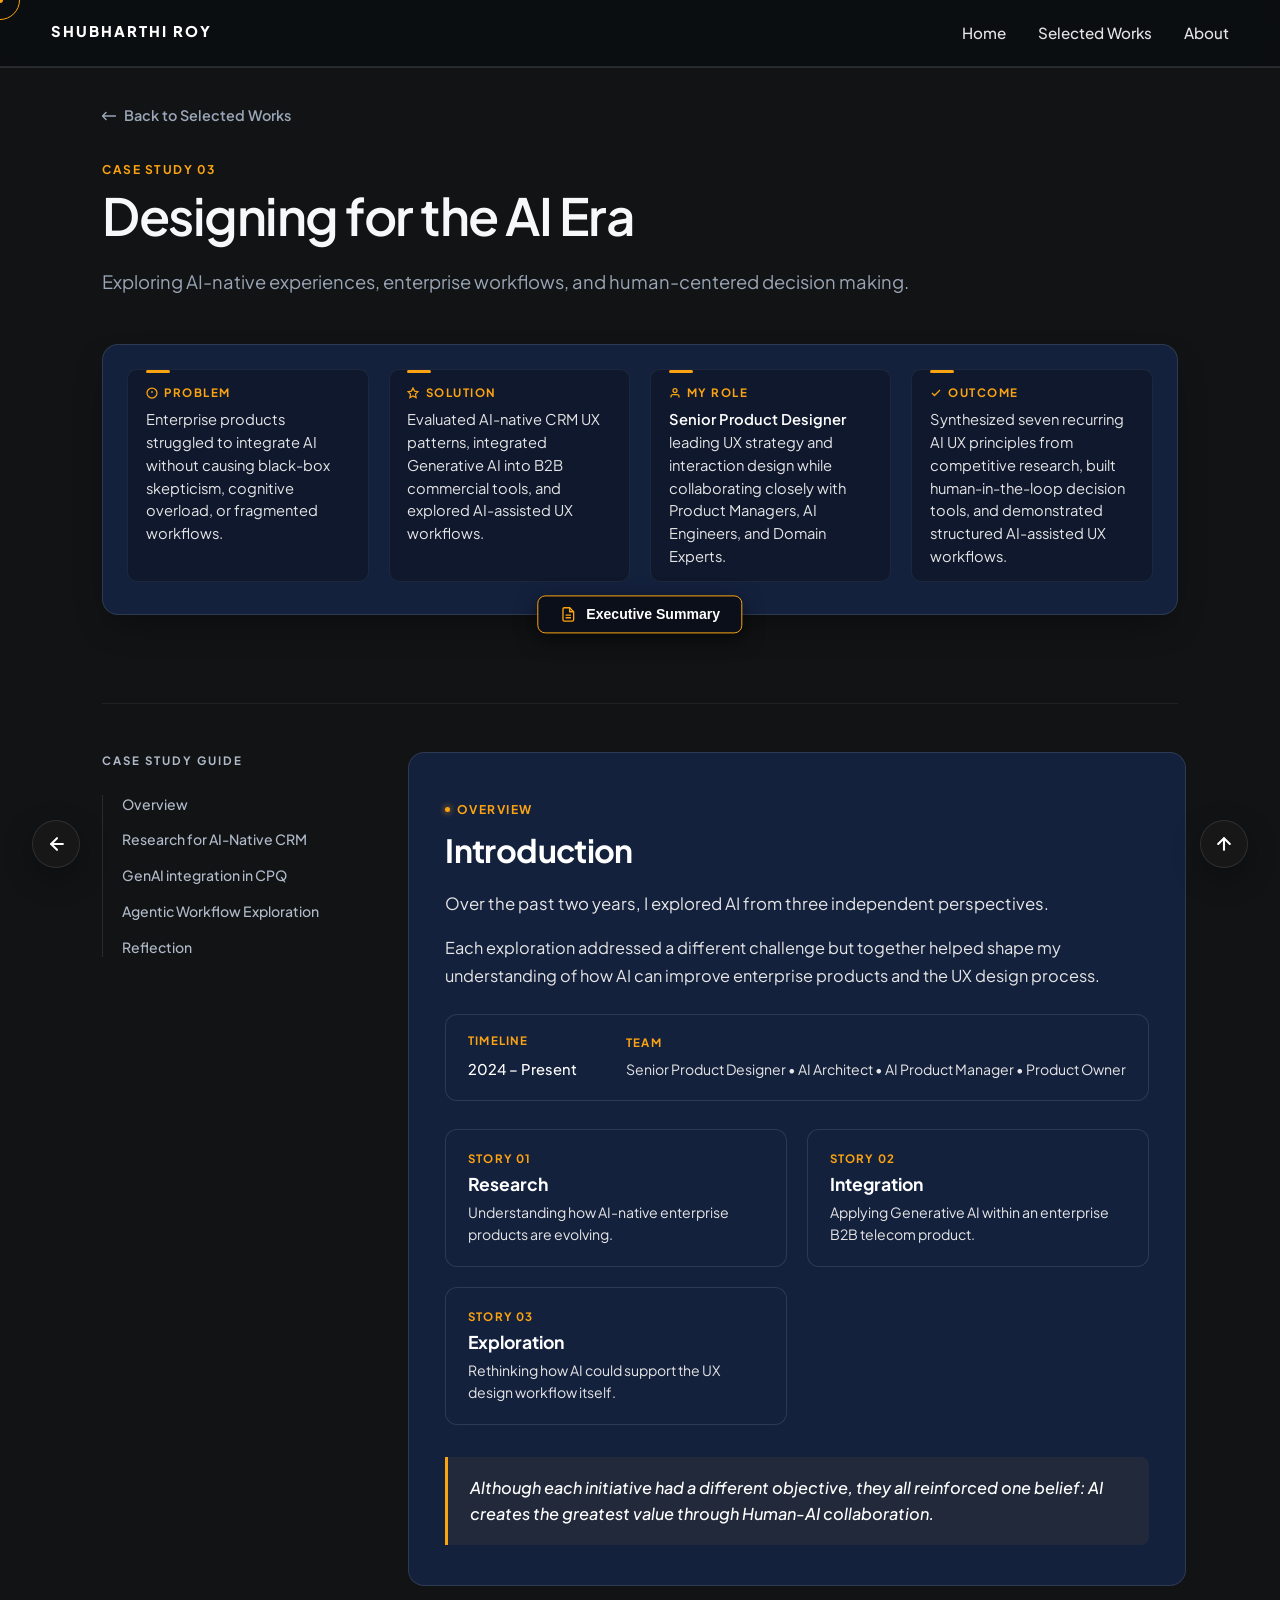
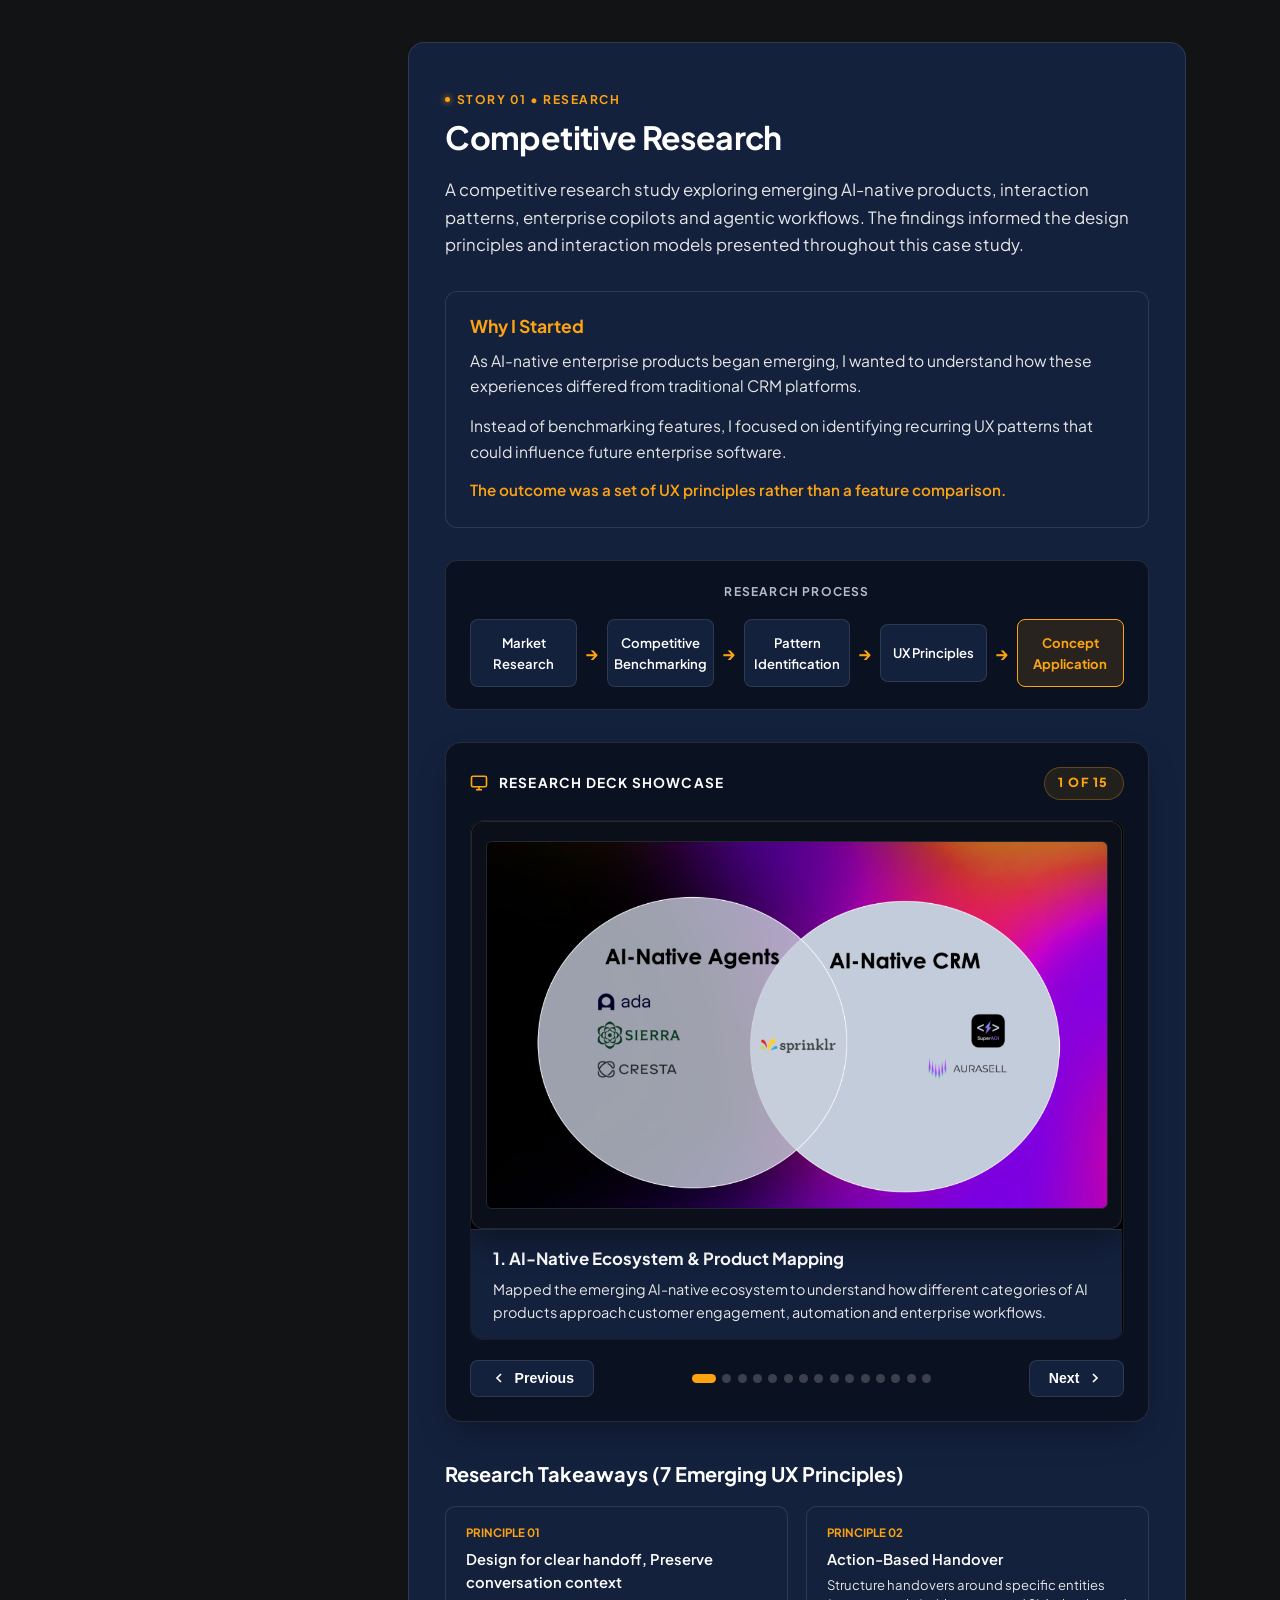
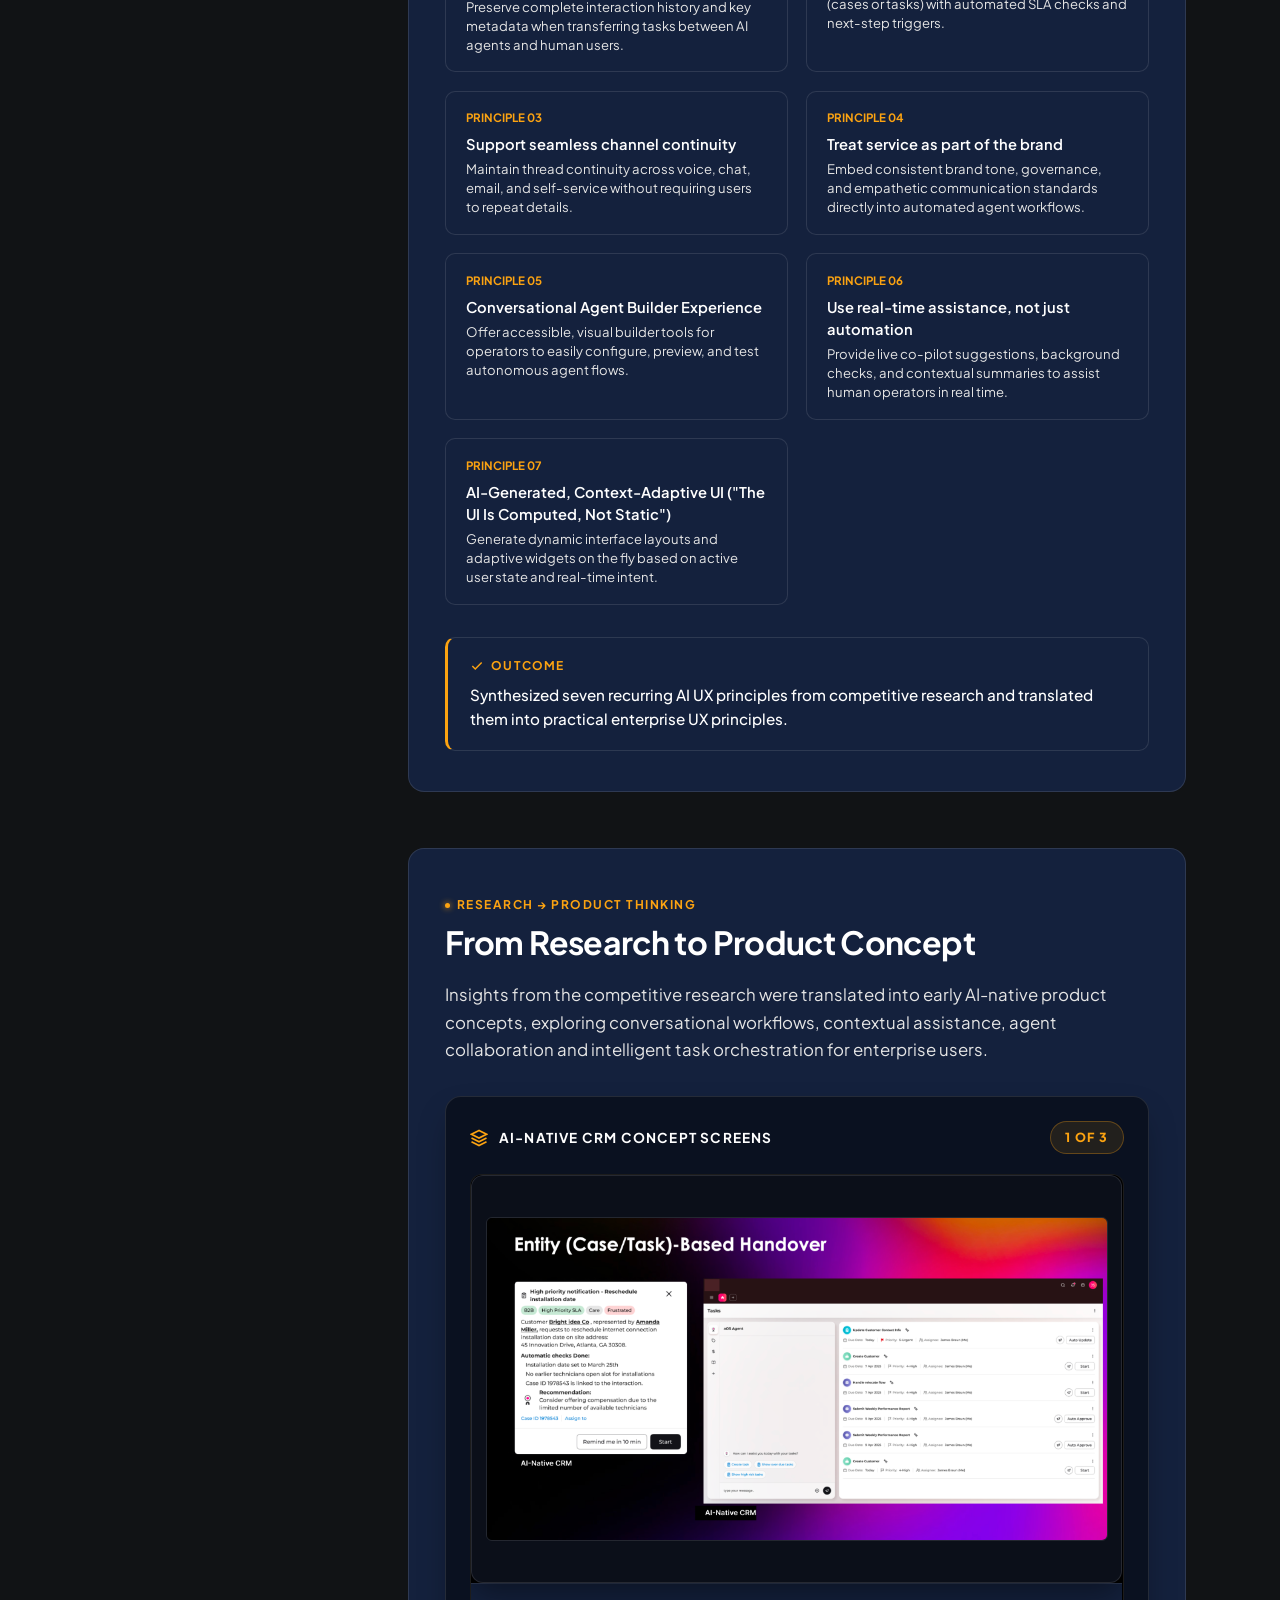
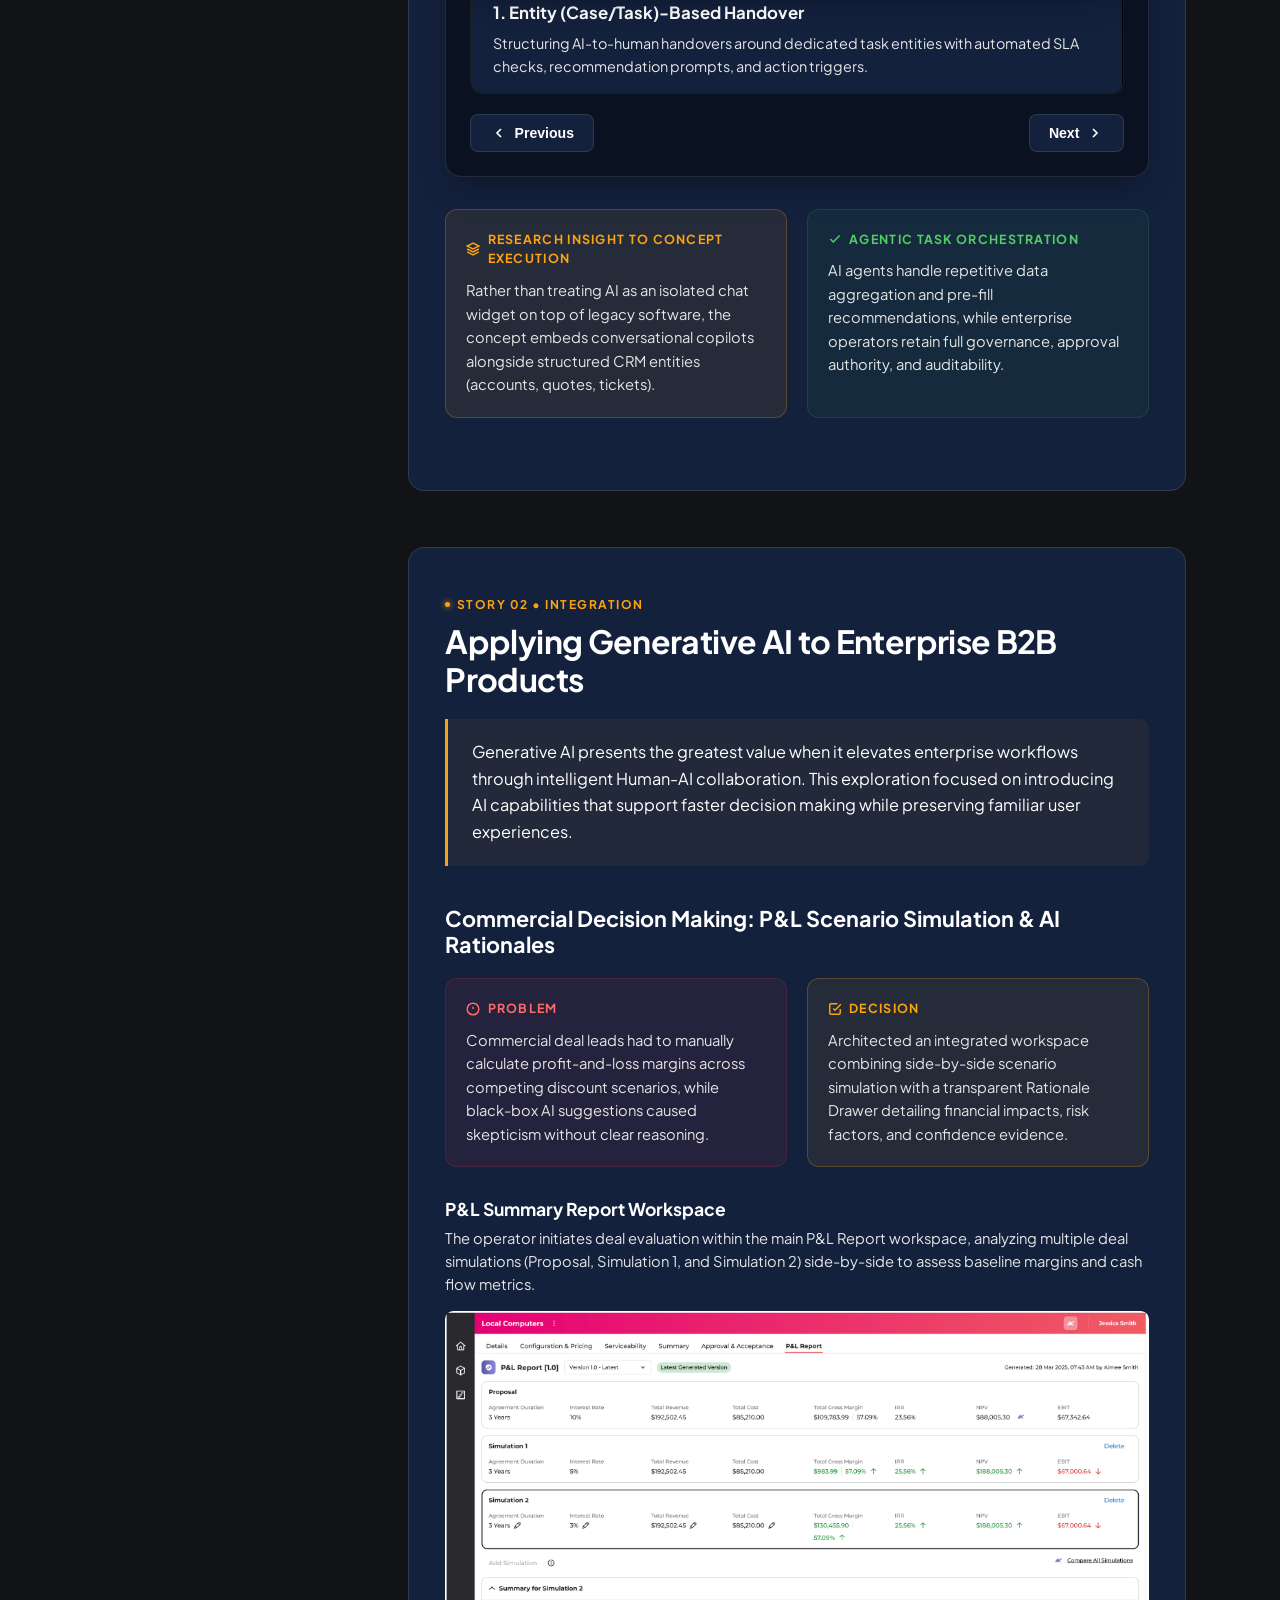
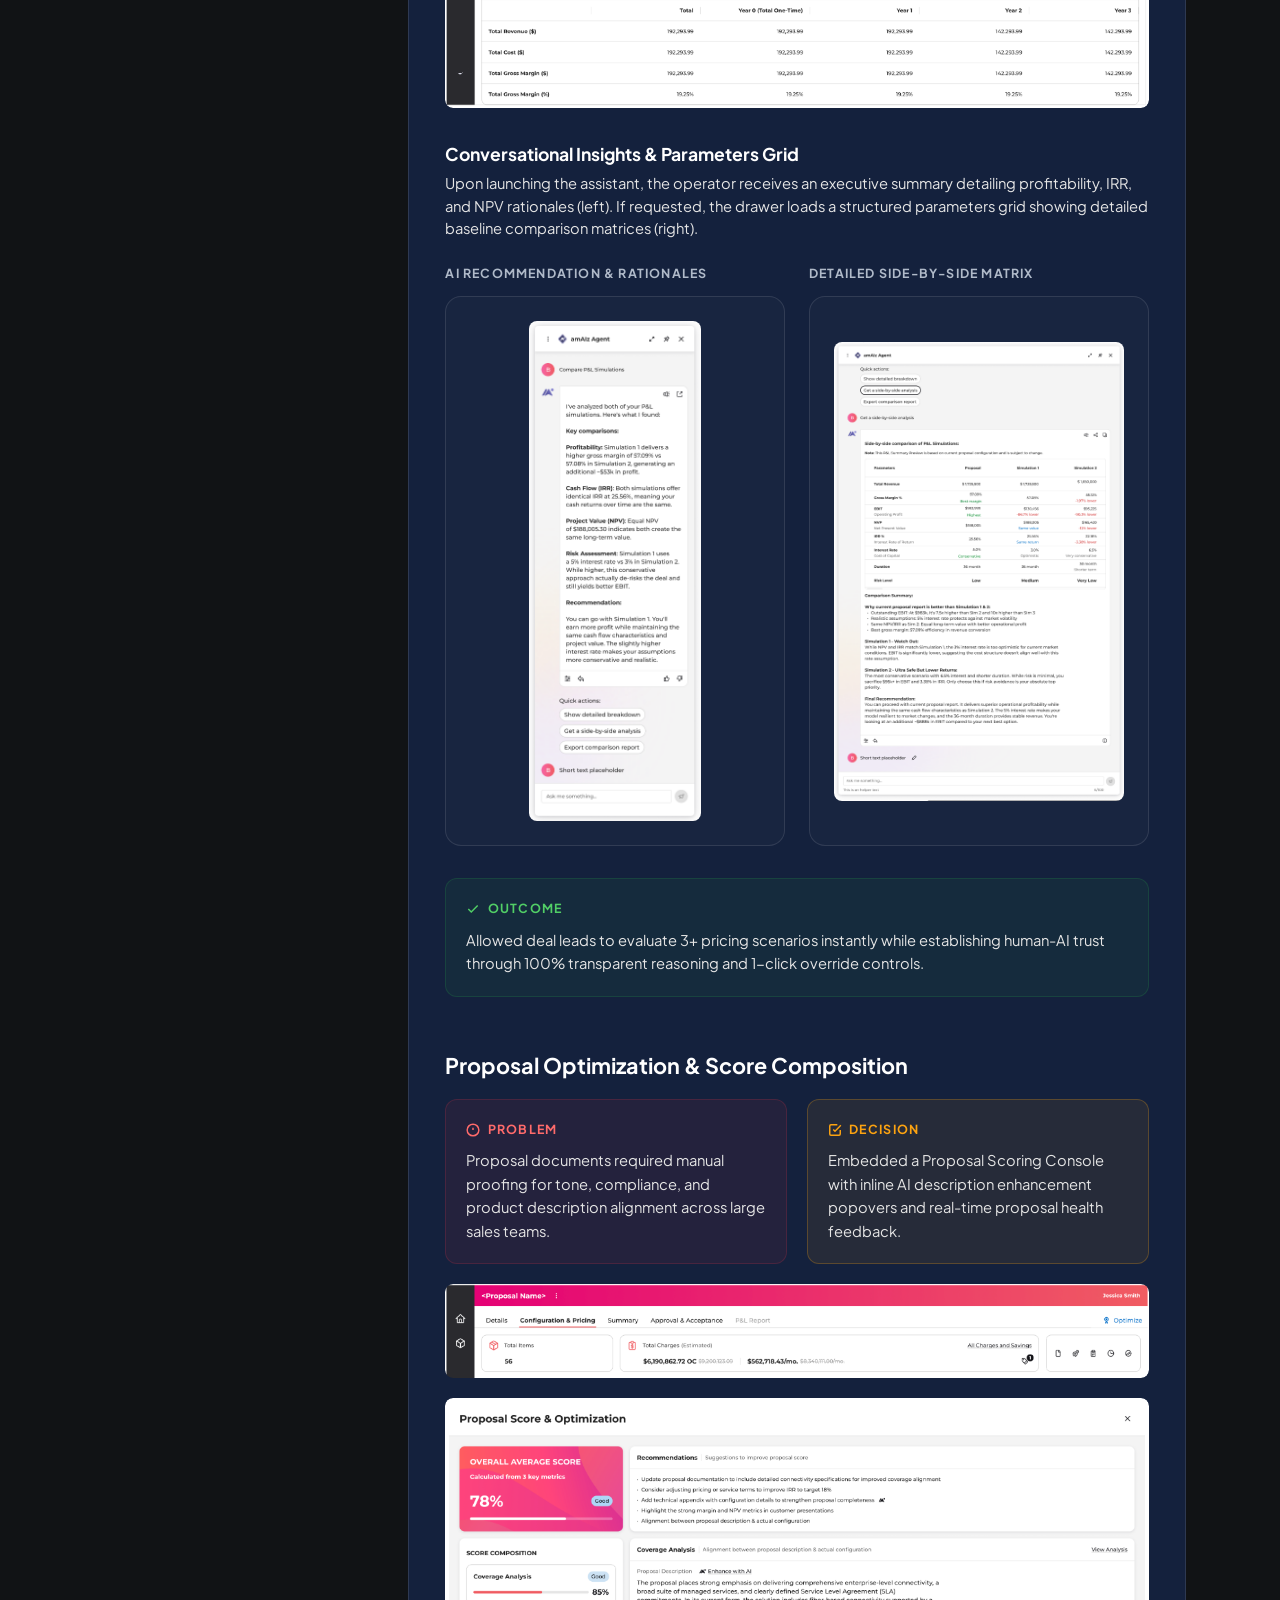
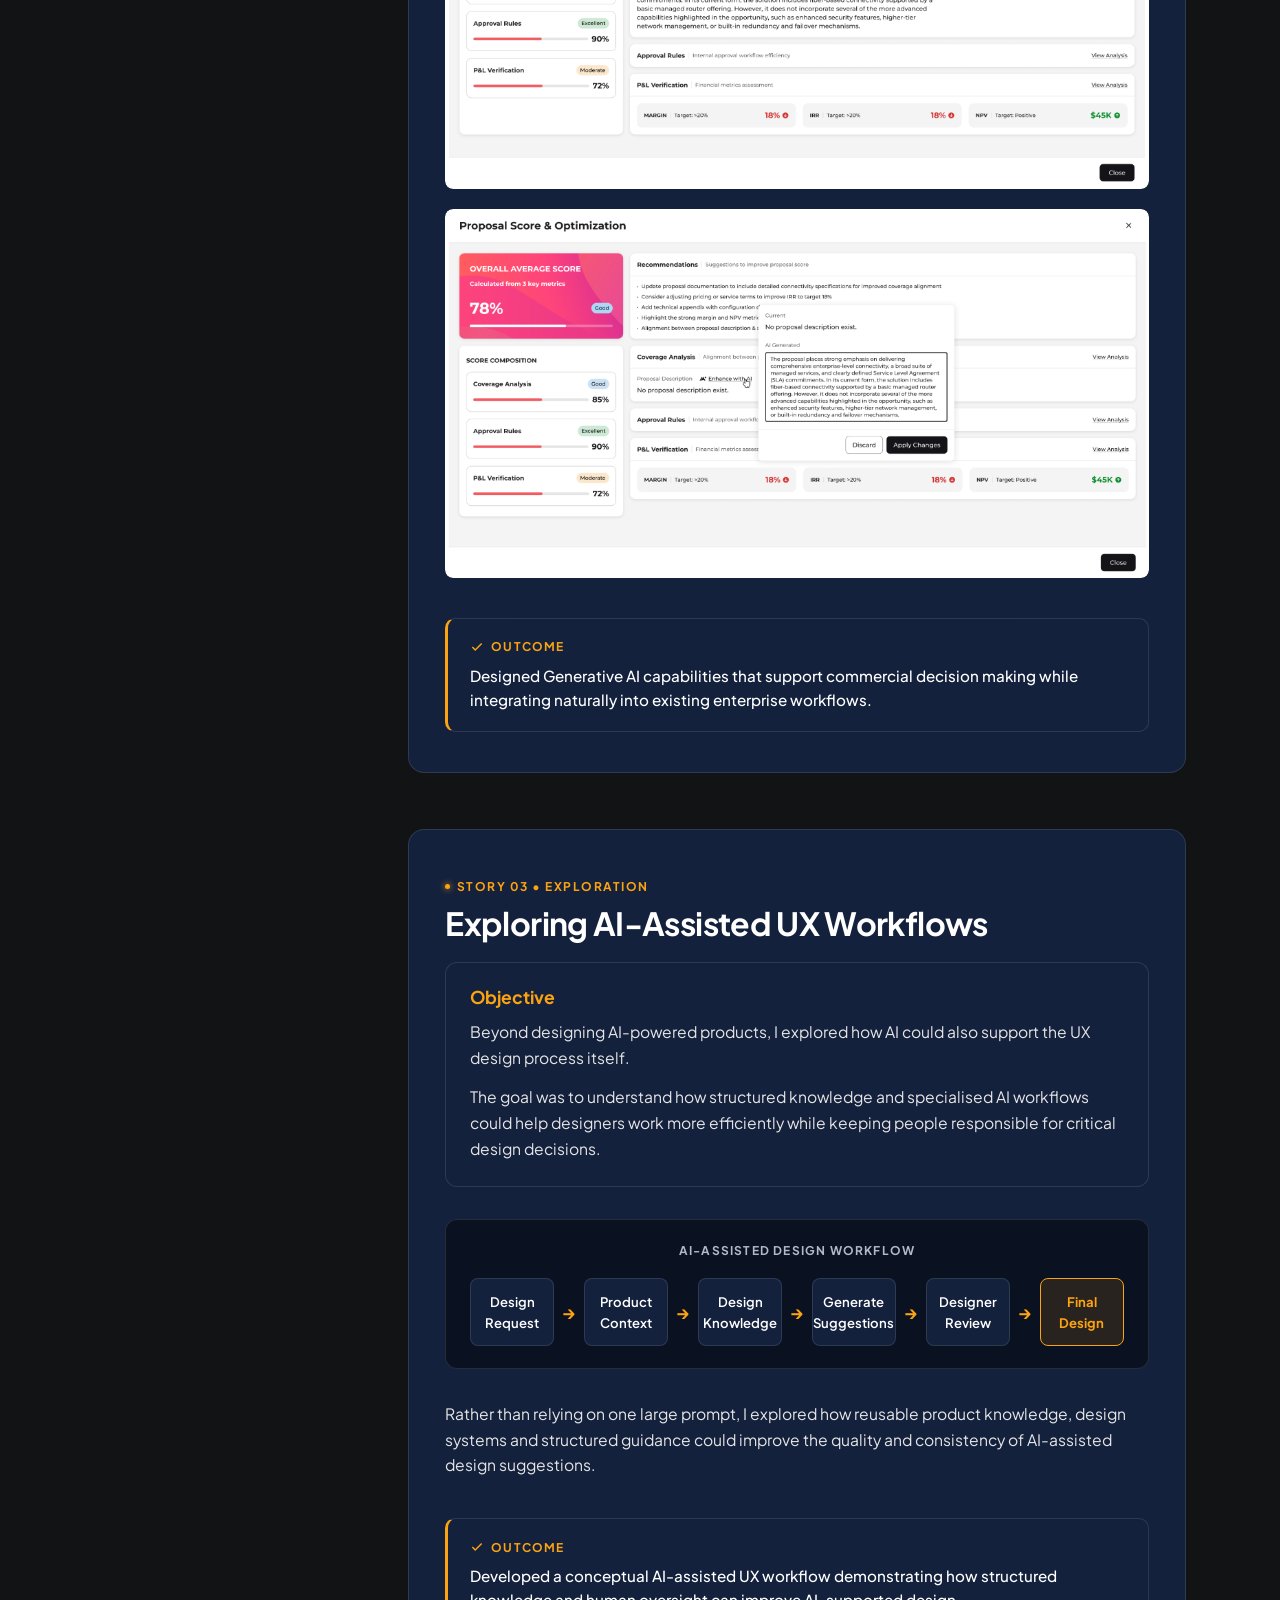
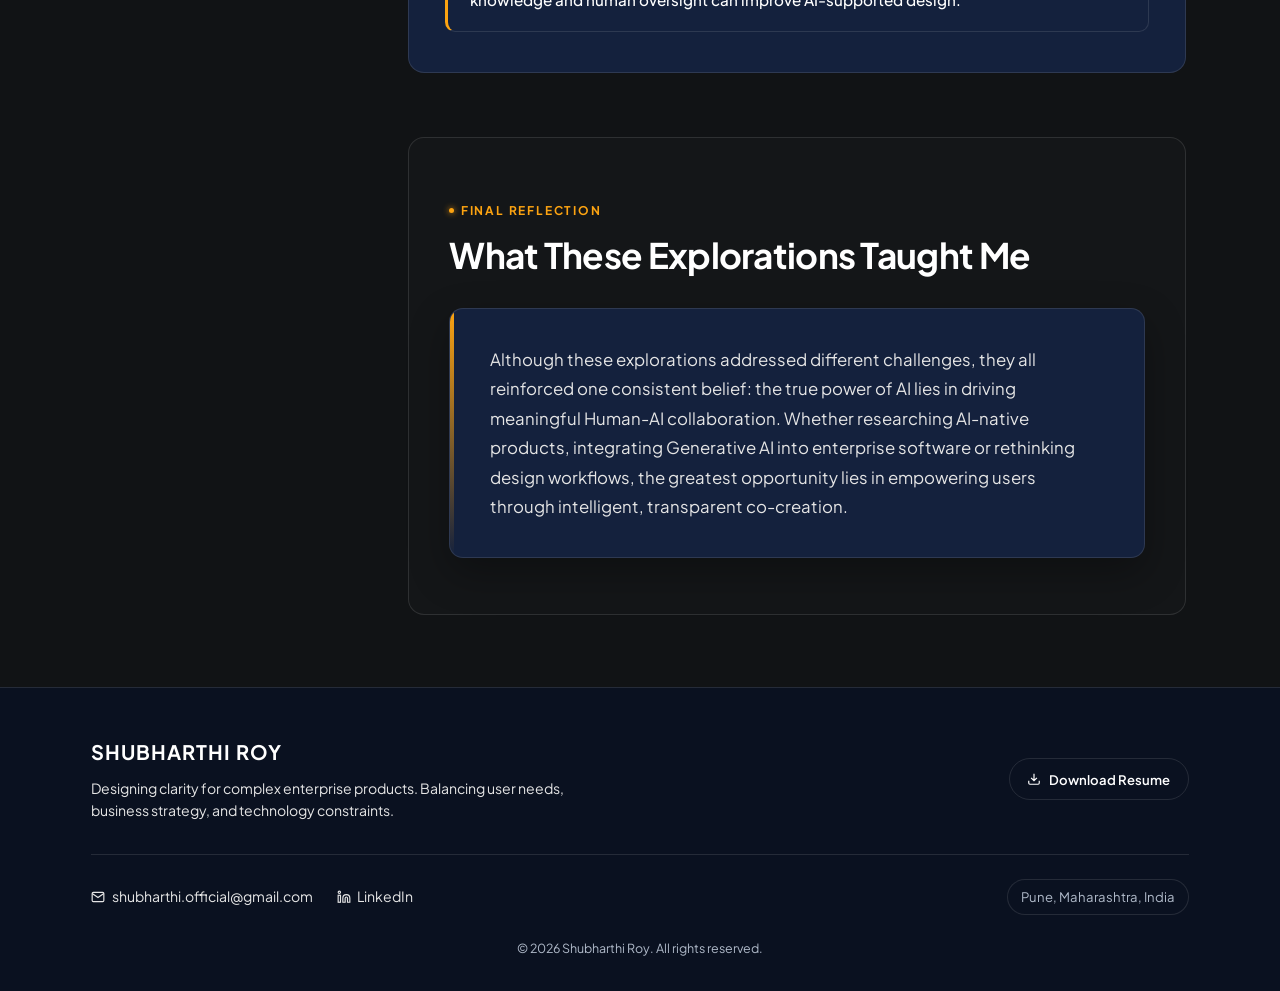
==== agentic-workflows.html @ 68e23884 "Date Change" ====
<!DOCTYPE html>
<html lang="en" data-theme="dark">
<head>
    <meta charset="UTF-8">
    <meta name="viewport" content="width=device-width, initial-scale=1.0">
    <title>Designing for the AI Era | Shubharthi Roy | Senior UX Designer</title>
    <meta name="description" content="Case study on Designing for the AI Era by Shubharthi Roy. Exploring AI-native experiences, enterprise workflows, and human-centered decision making.">
    <meta name="author" content="Shubharthi Roy">
    
    <!-- Favicon Branding -->
    <link rel="apple-touch-icon" sizes="180x180" href="assets/favicons/apple-touch-icon.png">
    <link rel="icon" type="image/png" sizes="32x32" href="assets/favicons/favicon-32x32.png">
    <link rel="icon" type="image/png" sizes="16x16" href="assets/favicons/favicon-16x16.png">
    <link rel="icon" type="image/svg+xml" href="assets/favicons/favicon.svg">
    <link rel="shortcut icon" href="assets/favicons/favicon.ico">
    
    <script>
        const theme = localStorage.getItem('theme') || 'dark';
        document.documentElement.setAttribute('data-theme', theme);
    </script>
    <!-- CSS Links -->
    <link rel="stylesheet" href="css/style.css?v=25.0">
    <link rel="stylesheet" href="css/story.css?v=25.0">
    <link rel="stylesheet" href="css/v2-motion.css?v=25.0">
    <link rel="stylesheet" href="css/case-study-ai.css?v=25.0">

    <script type="text/javascript">
        (function(c,l,a,r,i,t,y){
            c[a]=c[a]||function(){(c[a].q=c[a].q||[]).push(arguments)};
            t=l.createElement(r);t.async=1;t.src="https://www.clarity.ms/tag/"+i;
            y=l.getElementsByTagName(r)[0];y.parentNode.insertBefore(t,y);
        })(window, document, "clarity", "script", "xqhkf5xavr");
    </script>
    <style>
        /* Research Presentation Slide Cards & Hover Scaling */
        .slide-frame {
            background: #0b0f19;
            border: 1px solid var(--card-border);
            border-radius: 12px;
            padding: 0.85rem;
            box-shadow: 0 12px 32px rgba(0, 0, 0, 0.4);
            max-width: 820px;
            margin: 0 auto 1.5rem auto;
            position: relative;
            cursor: pointer;
            transition: transform 0.3s cubic-bezier(0.16, 1, 0.3, 1), border-color 0.25s ease, box-shadow 0.25s ease;
        }
        .slide-frame:hover {
            transform: translateY(-3px) scale(1.005);
            border-color: var(--accent-gold);
            box-shadow: 0 16px 40px rgba(252, 163, 17, 0.12);
        }
        .protected-screenshot-wrap {
            cursor: pointer;
            transition: transform 0.3s cubic-bezier(0.16, 1, 0.3, 1), border-color 0.25s ease;
        }
        .protected-screenshot-wrap:hover {
            transform: translateY(-2px);
            border-color: var(--accent-gold);
        }

        /* Outcome Summary Card Motion */
        .narrative-card-outcome {
            transition: transform 0.35s cubic-bezier(0.16, 1, 0.3, 1), border-color 0.25s ease, box-shadow 0.25s ease;
        }
        .narrative-card-outcome:hover {
            transform: translateY(-2px);
            box-shadow: 0 10px 25px rgba(0, 0, 0, 0.25);
        }

        /* Final Reflection Entrance Animation */
        .final-reflection-block {
            transition: opacity 0.85s cubic-bezier(0.16, 1, 0.3, 1), transform 0.85s cubic-bezier(0.16, 1, 0.3, 1);
        }
        .slide-img {
            width: 100%;
            height: auto;
            border-radius: 8px;
            display: block;
            object-fit: contain;
        }
        .slide-zoom-hint {
            display: none !important;
        }

        /* 3/4th Screen Lightbox Modal Overlay */
        .lightbox-overlay {
            position: fixed;
            top: 0;
            left: 0;
            width: 100vw;
            height: 100vh;
            background: rgba(5, 8, 15, 0.92);
            backdrop-filter: blur(12px);
            -webkit-backdrop-filter: blur(12px);
            z-index: 999999;
            display: flex;
            align-items: center;
            justify-content: center;
            opacity: 0;
            visibility: hidden;
            pointer-events: none;
            transition: opacity 0.3s ease, visibility 0.3s ease;
        }
        .lightbox-overlay.active {
            opacity: 1;
            visibility: visible;
            pointer-events: auto;
        }
        .lightbox-container {
            position: relative;
            width: 75vw;
            max-width: 75vw;
            height: 75vh;
            max-height: 75vh;
            display: flex;
            align-items: center;
            justify-content: center;
            background: #0b0f19;
            border: 1px solid var(--card-border);
            border-radius: 16px;
            padding: 1.5rem;
            box-shadow: 0 25px 60px rgba(0, 0, 0, 0.8);
        }
        .lightbox-img {
            max-width: 100%;
            max-height: 100%;
            width: auto;
            height: auto;
            object-fit: contain;
            border-radius: 8px;
        }
        .lightbox-close {
            position: absolute;
            top: -1.25rem;
            right: -1.25rem;
            background: #1a2234;
            border: 1px solid var(--card-border);
            color: var(--text-primary);
            width: 42px;
            height: 42px;
            border-radius: 50%;
            font-size: 1.5rem;
            cursor: pointer;
            display: flex;
            align-items: center;
            justify-content: center;
            z-index: 10;
            transition: background 0.2s ease, transform 0.2s ease;
        }
        .lightbox-close:hover {
            background: var(--accent-gold);
            color: #000;
            transform: scale(1.1);
        }

        /* Accordion details reset */
        details.research-accordion {
            background: var(--bg-secondary);
            border: 1px solid var(--card-border);
            border-radius: 10px;
            padding: 0.85rem 1.25rem;
            margin-top: 1.25rem;
            transition: border-color 0.25s ease;
        }
        details.research-accordion[open] {
            border-color: rgba(252, 163, 17, 0.4);
        }
        details.research-accordion summary {
            font-size: 0.88rem;
            font-weight: 600;
            color: var(--accent-gold);
            cursor: pointer;
            list-style: none;
            display: flex;
            align-items: center;
            justify-content: space-between;
        }
        details.research-accordion summary::-webkit-details-marker {
            display: none;
        }
    </style>
</head>
<body class="story-detail-page">

    <!-- Custom Cursor Nodes -->
    <div class="custom-cursor-dot"></div>
    <div class="custom-cursor-circle"></div>



    <!-- Navigation Header -->
    <header>
        <div class="header-main-nav">
            <a href="index.html" class="logo">SHUBHARTHI ROY</a>
            <nav>
                <ul class="nav-links">
                    <li><a href="index.html">Home</a></li>
                    <li><a href="index.html#work">Selected Works</a></li>
                    <li><a href="index.html#about">About</a></li>
                </ul>
                <button class="mobile-nav-toggle" aria-label="Toggle navigation menu" aria-expanded="false">
                    <span class="hamburger-bar"></span>
                    <span class="hamburger-bar"></span>
                    <span class="hamburger-bar"></span>
                </button>
            </nav>
        </div>
    </header>

    <main class="category-main-content">
        
        <!-- Category Hero Section (1-Screen Summary Fold) -->
        <div class="category-hero-section">
            <a href="index.html#work" class="back-link">
                <svg viewBox="0 0 14 14" width="12" height="12"><path d="M10 3.5L13.5 7L10 10.5M13.5 7H0.5" stroke="currentColor" stroke-width="1.5" stroke-linecap="round"/></svg>
                Back to Selected Works
            </a>
            <span class="drawer-badge" style="color: var(--accent-gold); margin-bottom: 0.5rem; font-weight: 700; font-size: 0.75rem; letter-spacing: 1.5px; text-transform: uppercase;">CASE STUDY 03</span>
            <h1 class="story-hero-title">Designing for the AI Era</h1>
            <p class="story-hero-subtitle">
                Exploring AI-native experiences, enterprise workflows, and human-centered decision making.
            </p>

            <!-- 1-SCREEN HERO SUMMARY GRID (PROBLEM -> SOLUTION -> MY ROLE -> OUTCOME) -->
            <div class="hero-summary-fold">
                <div class="hero-summary-card">
                    <span class="hero-summary-label">
                        <svg width="12" height="12" viewBox="0 0 24 24" fill="none" stroke="currentColor" stroke-width="2.5"><circle cx="12" cy="12" r="10"/><line x1="12" y1="8" x2="12" y2="12"/><line x1="12" y1="16" x2="12.01" y2="16"/></svg>
                        Problem
                    </span>
                    <p class="hero-summary-text">
                        Enterprise products struggled to integrate AI without causing black-box skepticism, cognitive overload, or fragmented workflows.
                    </p>
                </div>

                <div class="hero-summary-card">
                    <span class="hero-summary-label">
                        <svg width="12" height="12" viewBox="0 0 24 24" fill="none" stroke="currentColor" stroke-width="2.5"><polygon points="12 2 15.09 8.26 22 9.27 17 14.14 18.18 21.02 12 17.77 5.82 21.02 7 14.14 2 9.27 8.91 8.26 12 2"/></svg>
                        Solution
                    </span>
                    <p class="hero-summary-text">
                        Evaluated AI-native CRM UX patterns, integrated Generative AI into B2B commercial tools, and explored AI-assisted UX workflows.
                    </p>
                </div>

                <div class="hero-summary-card">
                    <span class="hero-summary-label">
                        <svg width="12" height="12" viewBox="0 0 24 24" fill="none" stroke="currentColor" stroke-width="2.5"><path d="M20 21v-2a4 4 0 0 0-4-4H8a4 4 0 0 0-4 4v2"/><circle cx="12" cy="7" r="4"/></svg>
                        My Role
                    </span>
                    <p class="hero-summary-text">
                        <strong>Senior Product Designer</strong> leading UX strategy and interaction design while collaborating closely with Product Managers, AI Engineers, and Domain Experts.
                    </p>
                </div>

                <div class="hero-summary-card">
                    <span class="hero-summary-label">
                        <svg width="12" height="12" viewBox="0 0 24 24" fill="none" stroke="currentColor" stroke-width="2.5"><polyline points="20 6 9 17 4 12"/></svg>
                        Outcome
                    </span>
                    <p class="hero-summary-text">
                        Synthesized seven recurring AI UX principles from competitive research, built human-in-the-loop decision tools, and demonstrated structured AI-assisted UX workflows.
                    </p>
                </div>

                <!-- EXECUTIVE SUMMARY BUTTON (HALF-OVERLAPPING AT BOTTOM) -->
                <div class="ask-ai-trigger-wrap">
                    <button type="button" class="btn-ask-ai" id="btn-ask-ai-trigger">
                        <svg width="16" height="16" viewBox="0 0 24 24" fill="none" stroke="currentColor" stroke-width="2">
                            <path d="M14 2H6a2 2 0 0 0-2 2v16a2 2 0 0 0 2 2h12a2 2 0 0 0 2-2V8z"/>
                            <polyline points="14 2 14 8 20 8"/>
                            <line x1="16" y1="13" x2="8" y2="13"/>
                            <line x1="16" y1="17" x2="8" y2="17"/>
                        </svg>
                        <span>Executive Summary</span>
                    </button>
                </div>
            </div>

            <!-- CASE STUDY PLACEHOLDERS -->
            <div class="contextual-case-placeholders" style="display: none;" aria-hidden="true">
                <div id="placeholder-contextual-lifecycle" data-stages="full-enterprise-ecosystem"></div>
                <div id="placeholder-my-role" data-role="AI UX Innovation Lead"></div>
                <div id="placeholder-validation-impact" data-impact="transparent-agentic-ux"></div>
            </div>
        </div>

        <!-- MAIN NARRATIVE CONTAINER WITH STICKY SIDEBAR NAVIGATION -->
        <div class="story-container">
            <aside class="story-sidebar">
                <div class="sidebar-title">Case Study Guide</div>
                <ul class="sticky-nav-list">
                    <li class="sticky-nav-item active"><a href="#overview">Overview</a></li>
                    <li class="sticky-nav-item"><a href="#story-01-research">Research for AI-Native CRM</a></li>
                    <li class="sticky-nav-item"><a href="#story-02-integration">GenAI integration in CPQ</a></li>
                    <li class="sticky-nav-item"><a href="#story-03-exploration">Agentic Workflow Exploration</a></li>
                    <li class="sticky-nav-item"><a href="#reflection">Reflection</a></li>
                </ul>
            </aside>

            <div class="story-main-scroll">
                
                <!-- ========================================================================= -->
                <!-- OVERVIEW: INTRODUCTION                                                    -->
                <!-- ========================================================================= -->
                <section id="overview" class="narrative-block" style="padding: 2.5rem 2.25rem; margin-bottom: 3.5rem;">
                    <div class="v2-section-eyebrow" style="color: var(--accent-gold); font-size: 0.75rem; font-weight: 700; letter-spacing: 1.5px; text-transform: uppercase; margin-bottom: 0.75rem;">
                        OVERVIEW
                    </div>
                    <h2 class="v2-section-title" style="font-size: 2rem; font-weight: 700; color: var(--text-primary); margin-bottom: 1.25rem;">
                        Introduction
                    </h2>
                    <p style="font-size: 1.05rem; line-height: 1.7; color: var(--text-secondary); margin-bottom: 1rem;">
                        Over the past two years, I explored AI from three independent perspectives.
                    </p>
                    <p style="font-size: 1.02rem; line-height: 1.7; color: var(--text-secondary); margin-bottom: 1.5rem;">
                        Each exploration addressed a different challenge but together helped shape my understanding of how AI can improve enterprise products and the UX design process.
                    </p>

                    <!-- SEAMLESSLY INTEGRATED TIMELINE & TEAM (CLOSE PROXIMITY, SINGLE-ROW TEAM VALUE) -->
                    <div style="display: grid; grid-template-columns: 130px 1fr; gap: 1.75rem; margin: 1.5rem 0 1.75rem 0; padding: 1.1rem 1.35rem; background: var(--bg-secondary); border: 1px solid var(--card-border); border-radius: 12px; align-items: center;">
                        <div>
                            <span style="display: block; font-size: 0.72rem; font-weight: 700; text-transform: uppercase; letter-spacing: 1.2px; color: var(--accent-gold); margin-bottom: 0.35rem;">Timeline</span>
                            <span style="font-size: 0.92rem; color: var(--text-primary); font-weight: 500;">2024 &ndash; Present</span>
                        </div>
                        <div>
                            <span style="display: block; font-size: 0.72rem; font-weight: 700; text-transform: uppercase; letter-spacing: 1.2px; color: var(--accent-gold); margin-bottom: 0.35rem;">Team</span>
                            <span style="font-size: 0.88rem; color: var(--text-secondary); white-space: nowrap; overflow: hidden; text-overflow: ellipsis; display: block;">Senior Product Designer &bull; AI Architect &bull; AI Product Manager &bull; Product Owner</span>
                        </div>
                    </div>
                    
                    <!-- 3 CLEAN TRACK CARDS VISUAL -->
                    <div style="display: grid; grid-template-columns: repeat(auto-fit, minmax(240px, 1fr)); gap: 1.25rem; margin: 1.75rem 0 2rem 0;">
                        <div style="background: var(--bg-secondary); border: 1px solid var(--card-border); border-radius: 12px; padding: 1.25rem 1.35rem;">
                            <span style="font-size: 0.72rem; font-weight: 700; color: var(--accent-gold); text-transform: uppercase; letter-spacing: 1.2px; display: block; margin-bottom: 0.4rem;">STORY 01</span>
                            <h3 style="font-size: 1.1rem; font-weight: 700; color: var(--text-primary); margin-bottom: 0.4rem;">Research</h3>
                            <p style="font-size: 0.88rem; line-height: 1.55; color: var(--text-secondary); margin: 0;">
                                Understanding how AI-native enterprise products are evolving.
                            </p>
                        </div>
                        <div style="background: var(--bg-secondary); border: 1px solid var(--card-border); border-radius: 12px; padding: 1.25rem 1.35rem;">
                            <span style="font-size: 0.72rem; font-weight: 700; color: var(--accent-gold); text-transform: uppercase; letter-spacing: 1.2px; display: block; margin-bottom: 0.4rem;">STORY 02</span>
                            <h3 style="font-size: 1.1rem; font-weight: 700; color: var(--text-primary); margin-bottom: 0.4rem;">Integration</h3>
                            <p style="font-size: 0.88rem; line-height: 1.55; color: var(--text-secondary); margin: 0;">
                                Applying Generative AI within an enterprise B2B telecom product.
                            </p>
                        </div>
                        <div style="background: var(--bg-secondary); border: 1px solid var(--card-border); border-radius: 12px; padding: 1.25rem 1.35rem;">
                            <span style="font-size: 0.72rem; font-weight: 700; color: var(--accent-gold); text-transform: uppercase; letter-spacing: 1.2px; display: block; margin-bottom: 0.4rem;">STORY 03</span>
                            <h3 style="font-size: 1.1rem; font-weight: 700; color: var(--text-primary); margin-bottom: 0.4rem;">Exploration</h3>
                            <p style="font-size: 0.88rem; line-height: 1.55; color: var(--text-secondary); margin: 0;">
                                Rethinking how AI could support the UX design workflow itself.
                            </p>
                        </div>
                    </div>

                    <div style="background: rgba(252, 163, 17, 0.06); border-left: 3px solid var(--accent-gold); padding: 1.15rem 1.35rem; border-radius: 0 8px 8px 0; margin-top: 1.5rem;">
                        <p style="font-size: 1.02rem; line-height: 1.6; color: var(--text-primary); font-weight: 500; margin: 0;">
                            <em>Although each initiative had a different objective, they all reinforced one belief: AI creates the greatest value through Human-AI collaboration.</em>
                        </p>
                    </div>
                </section>

                <!-- ========================================================================= -->
                <!-- STORY 01 — COMPETITIVE RESEARCH                                           -->
                <!-- ========================================================================= -->
                <section id="story-01-research" class="narrative-block" style="padding: 2.5rem 2.25rem; margin-bottom: 3.5rem;">
                    <div class="v2-section-eyebrow" style="color: var(--accent-gold); font-size: 0.75rem; font-weight: 700; letter-spacing: 1.5px; text-transform: uppercase; margin-bottom: 0.5rem;">
                        STORY 01 &bull; RESEARCH
                    </div>
                    <h2 class="v2-section-title" style="font-size: 2rem; font-weight: 700; color: var(--text-primary); margin-bottom: 1.25rem;">
                        Competitive Research
                    </h2>

                    <p style="font-size: 1.05rem; line-height: 1.65; color: var(--text-secondary); max-width: 820px; margin-bottom: 2rem;">
                        A competitive research study exploring emerging AI-native products, interaction patterns, enterprise copilots and agentic workflows. The findings informed the design principles and interaction models presented throughout this case study.
                    </p>

                    <!-- WHY I STARTED -->
                    <div style="background: var(--bg-secondary); border: 1px solid var(--card-border); border-radius: 12px; padding: 1.5rem; margin-bottom: 2rem;">
                        <h3 style="font-size: 1.1rem; font-weight: 700; color: var(--accent-gold); margin-bottom: 0.65rem;">Why I Started</h3>
                        <p style="font-size: 0.98rem; line-height: 1.65; color: var(--text-secondary); margin-bottom: 0.85rem;">
                            As AI-native enterprise products began emerging, I wanted to understand how these experiences differed from traditional CRM platforms.
                        </p>
                        <p style="font-size: 0.98rem; line-height: 1.65; color: var(--text-secondary); margin-bottom: 0.85rem;">
                            Instead of benchmarking features, I focused on identifying recurring UX patterns that could influence future enterprise software.
                        </p>
                        <p style="font-size: 0.95rem; font-weight: 600; color: var(--accent-gold); margin: 0;">
                            The outcome was a set of UX principles rather than a feature comparison.
                        </p>
                    </div>

                    <!-- RESEARCH PROCESS (HORIZONTAL FLOW) -->
                    <div style="margin: 2rem 0; padding: 1.35rem 1.5rem; background: var(--bg-tertiary); border: 1px solid var(--card-border); border-radius: 12px;">
                        <div style="font-size: 0.75rem; font-weight: 700; color: var(--text-tertiary); text-transform: uppercase; letter-spacing: 1.2px; margin-bottom: 1.1rem; text-align: center;">
                            Research Process
                        </div>
                        <div class="process-flow-row">
                            <div class="process-flow-card">
                                <span style="font-size: 0.82rem; font-weight: 600; color: var(--text-primary);">Market Research</span>
                            </div>
                            <div class="process-flow-arrow">&rarr;</div>

                            <div class="process-flow-card">
                                <span style="font-size: 0.82rem; font-weight: 600; color: var(--text-primary);">Competitive Benchmarking</span>
                            </div>
                            <div class="process-flow-arrow">&rarr;</div>

                            <div class="process-flow-card">
                                <span style="font-size: 0.82rem; font-weight: 600; color: var(--text-primary);">Pattern Identification</span>
                            </div>
                            <div class="process-flow-arrow">&rarr;</div>

                            <div class="process-flow-card">
                                <span style="font-size: 0.82rem; font-weight: 600; color: var(--text-primary);">UX Principles</span>
                            </div>
                            <div class="process-flow-arrow">&rarr;</div>

                            <div class="process-flow-card accent">
                                <span style="font-size: 0.82rem; font-weight: 700; color: var(--accent-gold);">Concept Application</span>
                            </div>
                        </div>
                    </div>

                    <!-- INTERACTIVE RESEARCH CAROUSEL -->
                    <div class="research-carousel-container">
                        <div class="research-carousel-header">
                            <div style="display: flex; align-items: center; gap: 0.65rem;">
                                <svg width="18" height="18" viewBox="0 0 24 24" fill="none" stroke="var(--accent-gold)" stroke-width="2.2"><rect x="2" y="3" width="20" height="14" rx="2" ry="2"/><line x1="8" y1="21" x2="16" y2="21"/><line x1="12" y1="17" x2="12" y2="21"/></svg>
                                <span style="font-size: 0.85rem; font-weight: 700; color: var(--text-primary); text-transform: uppercase; letter-spacing: 1.2px;">Research Deck Showcase</span>
                            </div>
                            <div class="research-carousel-counter" id="research-slide-counter">1 OF 15</div>
                        </div>

                        <!-- SLIDE VIEWPORT (CONSTANT FIXED FRAME HEIGHT) -->
                        <div class="research-carousel-viewport">
                            <!-- Slide 1 -->
                            <div class="research-carousel-slide active">
                                <div class="slide-frame research-slide-img-wrap" style="margin: 0;">
                                    <img src="assets/stories/research/slide_4.png?v=16.0" alt="Slide 1: AI-Native Ecosystem & Product Mapping" class="slide-img">
                                </div>
                                <div class="research-slide-info">
                                    <div class="research-slide-title">1. AI-Native Ecosystem &amp; Product Mapping</div>
                                    <p class="research-slide-desc">Mapped the emerging AI-native ecosystem to understand how different categories of AI products approach customer engagement, automation and enterprise workflows.</p>
                                </div>
                            </div>

                            <!-- Slide 2 -->
                            <div class="research-carousel-slide">
                                <div class="slide-frame research-slide-img-wrap" style="margin: 0;">
                                    <img src="assets/stories/research/slide_superagi.png?v=16.0" alt="Slide 2: SuperAGI - AI-Native CRM Platform Analysis" class="slide-img">
                                </div>
                                <div class="research-slide-info">
                                    <div class="research-slide-title">2. SuperAGI &mdash; AI-Native CRM Platform Analysis</div>
                                    <p class="research-slide-desc">Analysed SuperAGI's unified sales, marketing, and support workspace architecture for single-platform customer lifecycle management.</p>
                                </div>
                            </div>

                            <!-- Slide 3 -->
                            <div class="research-carousel-slide">
                                <div class="slide-frame research-slide-img-wrap" style="margin: 0;">
                                    <img src="assets/stories/research/slide_ada.png?v=16.0" alt="Slide 3: Ada - Self-Service Customer Bot Interaction Models" class="slide-img">
                                </div>
                                <div class="research-slide-info">
                                    <div class="research-slide-title">3. Ada &mdash; Self-Service Bot Interaction Models</div>
                                    <p class="research-slide-desc">Evaluated Ada's first-level self-service bot containment, FAQ deflection mechanics, and live agent escalation paths.</p>
                                </div>
                            </div>

                            <!-- Slide 4 -->
                            <div class="research-carousel-slide">
                                <div class="slide-frame research-slide-img-wrap" style="margin: 0;">
                                    <img src="assets/stories/research/slide_sprinklr.png?v=16.0" alt="Slide 4: Sprinklr - Full Service Omnichannel Agent Platform" class="slide-img">
                                </div>
                                <div class="research-slide-info">
                                    <div class="research-slide-title">4. Sprinklr &mdash; Full Service Omnichannel Agent Platform</div>
                                    <p class="research-slide-desc">Studied Sprinklr's unified agent desktop consolidating WhatsApp, email, and social conversations into an agent-in-the-loop workspace.</p>
                                </div>
                            </div>

                            <!-- Slide 5 -->
                            <div class="research-carousel-slide">
                                <div class="slide-frame research-slide-img-wrap" style="margin: 0;">
                                    <img src="assets/stories/research/slide_cresta.png?v=16.0" alt="Slide 5: Cresta - Real-Time Agent Coaching & Assistance" class="slide-img">
                                </div>
                                <div class="research-slide-info">
                                    <div class="research-slide-title">5. Cresta &mdash; Real-Time Agent Coaching &amp; Assistance</div>
                                    <p class="research-slide-desc">Examined Cresta's real-time call guidance, live scorecard evaluation, and knowledge agent suggestions for human agents.</p>
                                </div>
                            </div>

                            <!-- Slide 6 -->
                            <div class="research-carousel-slide">
                                <div class="slide-frame research-slide-img-wrap" style="margin: 0;">
                                    <img src="assets/stories/research/slide_sierra.png?v=16.0" alt="Slide 6: Sierra - End-to-End Autonomous Agent Workflows" class="slide-img">
                                </div>
                                <div class="research-slide-info">
                                    <div class="research-slide-title">6. Sierra &mdash; End-to-End Autonomous Agent Workflows</div>
                                    <p class="research-slide-desc">Investigated Sierra's advanced autonomous customer support agents capable of handling complex refund and upsell conversations.</p>
                                </div>
                            </div>

                            <!-- Slide 7 -->
                            <div class="research-carousel-slide">
                                <div class="slide-frame research-slide-img-wrap" style="margin: 0;">
                                    <img src="assets/stories/research/slide_11.png?v=16.0" alt="Slide 7: 7 Emerging UX/UI Design Patterns in Agentic CRM Platforms" class="slide-img">
                                </div>
                                <div class="research-slide-info">
                                    <div class="research-slide-title">7. 7 Emerging UX/UI Patterns in Agentic CRM Platforms</div>
                                    <p class="research-slide-desc">Identified recurring UX/UI design patterns consistently appearing across AI-native CRM platforms, shifting focus from feature lists to design principles.</p>
                                </div>
                            </div>

                            <!-- Slide 8 -->
                            <div class="research-carousel-slide">
                                <div class="slide-frame research-slide-img-wrap" style="margin: 0;">
                                    <img src="assets/stories/research/slide_14.png?v=16.0" alt="Slide 8: Conversation Context Preservation - Cresta" class="slide-img">
                                </div>
                                <div class="research-slide-info">
                                    <div class="research-slide-title">8. Conversation Context Preservation (Cresta)</div>
                                    <p class="research-slide-desc">Analysed how Cresta preserves conversation history and intent when transitioning from automated AI agents to human agent intervention.</p>
                                </div>
                            </div>

                            <!-- Slide 9 -->
                            <div class="research-carousel-slide">
                                <div class="slide-frame research-slide-img-wrap" style="margin: 0;">
                                    <img src="assets/stories/research/slide_16.png?v=16.0" alt="Slide 9: Contextual Handoff Mechanics - ServiceNow" class="slide-img">
                                </div>
                                <div class="research-slide-info">
                                    <div class="research-slide-title">9. Contextual Handoff Mechanics (ServiceNow)</div>
                                    <p class="research-slide-desc">Examined ServiceNow context handoff protocols between virtual agents and live agent workspaces.</p>
                                </div>
                            </div>

                            <!-- Slide 10 -->
                            <div class="research-carousel-slide">
                                <div class="slide-frame research-slide-img-wrap" style="margin: 0;">
                                    <img src="assets/stories/research/slide_18.png?v=16.0" alt="Slide 10: Omnichannel Handoff Workflows - Sprinklr & ServiceNow" class="slide-img">
                                </div>
                                <div class="research-slide-info">
                                    <div class="research-slide-title">10. Omnichannel Handoff Workflows (Sprinklr &amp; ServiceNow)</div>
                                    <p class="research-slide-desc">Compared Sprinklr and ServiceNow approaches to maintaining customer context across social channels and ticketing systems.</p>
                                </div>
                            </div>

                            <!-- Slide 11 -->
                            <div class="research-carousel-slide">
                                <div class="slide-frame research-slide-img-wrap" style="margin: 0;">
                                    <img src="assets/stories/research/slide_23.png?v=16.0" alt="Slide 11: Entity & Case-Based Handover Models" class="slide-img">
                                </div>
                                <div class="research-slide-info">
                                    <div class="research-slide-title">11. Entity &amp; Case-Based Handover Models</div>
                                    <p class="research-slide-desc">Evaluated structured entity-based (case/task) handover models in Sprinklr and Salesforce Agentforce.</p>
                                </div>
                            </div>

                            <!-- Slide 12 -->
                            <div class="research-carousel-slide">
                                <div class="slide-frame research-slide-img-wrap" style="margin: 0;">
                                    <img src="assets/stories/research/slide_25.png?v=16.0" alt="Slide 12: Social Channel Case Orchestration" class="slide-img">
                                </div>
                                <div class="research-slide-info">
                                    <div class="research-slide-title">12. Social Channel Case Orchestration</div>
                                    <p class="research-slide-desc">Investigated multi-channel case creation and automated routing in ServiceNow and Sprinklr integrations.</p>
                                </div>
                            </div>

                            <!-- Slide 13 -->
                            <div class="research-carousel-slide">
                                <div class="slide-frame research-slide-img-wrap" style="margin: 0;">
                                    <img src="assets/stories/research/slide_26.png?v=16.0" alt="Slide 13: Active Operational Case Dashboard" class="slide-img">
                                </div>
                                <div class="research-slide-info">
                                    <div class="research-slide-title">13. Active Operational Case Dashboard</div>
                                    <p class="research-slide-desc">Explored live case monitoring and supervisor oversight dashboards for real-time agentic workflows.</p>
                                </div>
                            </div>

                            <!-- Slide 14 -->
                            <div class="research-carousel-slide">
                                <div class="slide-frame research-slide-img-wrap" style="margin: 0;">
                                    <img src="assets/stories/research/slide_39.png?v=16.0" alt="Slide 14: Conversational Agent Builder Experience - Salesforce Agentforce" class="slide-img">
                                </div>
                                <div class="research-slide-info">
                                    <div class="research-slide-title">14. Conversational Agent Builder Experience (Salesforce Agentforce)</div>
                                    <p class="research-slide-desc">Studied Salesforce Agentforce conversational flow builder interfaces for configuring AI autonomous agents.</p>
                                </div>
                            </div>

                            <!-- Slide 15 -->
                            <div class="research-carousel-slide">
                                <div class="slide-frame research-slide-img-wrap" style="margin: 0;">
                                    <img src="assets/stories/research/slide_40.png?v=16.0" alt="Slide 15: Flow Builder vs Interactive Live Preview" class="slide-img">
                                </div>
                                <div class="research-slide-info">
                                    <div class="research-slide-title">15. Flow Builder vs Interactive Live Preview</div>
                                    <p class="research-slide-desc">Compared node-based canvas flow builders against conversational live preview test harnesses.</p>
                                </div>
                            </div>
                        </div>

                        <!-- CAROUSEL CONTROLS -->
                        <div class="research-carousel-controls">
                            <button class="research-carousel-btn" id="research-prev-btn" aria-label="Previous Slide">
                                <svg width="16" height="16" viewBox="0 0 24 24" fill="none" stroke="currentColor" stroke-width="2.5"><polyline points="15 18 9 12 15 6"/></svg>
                                Previous
                            </button>

                            <div class="research-carousel-dots" id="research-carousel-dots"></div>

                            <button class="research-carousel-btn" id="research-next-btn" aria-label="Next Slide">
                                Next
                                <svg width="16" height="16" viewBox="0 0 24 24" fill="none" stroke="currentColor" stroke-width="2.5"><polyline points="9 18 15 12 9 6"/></svg>
                            </button>
                        </div>
                    </div>

                    <!-- RESEARCH TAKEAWAYS (7 EMERGING UX PRINCIPLES) -->
                    <h3 style="font-size: 1.25rem; font-weight: 700; color: var(--text-primary); margin-top: 2.5rem; margin-bottom: 1.25rem;">
                        Research Takeaways (7 Emerging UX Principles)
                    </h3>
                    <div style="display: grid; grid-template-columns: repeat(auto-fit, minmax(280px, 1fr)); gap: 1.15rem;">
                        <div style="background: var(--bg-secondary); border: 1px solid var(--card-border); border-radius: 10px; padding: 1.1rem 1.25rem;">
                            <div style="font-size: 0.72rem; font-weight: 700; color: var(--accent-gold); text-transform: uppercase; margin-bottom: 0.35rem;">PRINCIPLE 01</div>
                            <p style="font-size: 0.92rem; line-height: 1.5; color: var(--text-primary); font-weight: 600; margin: 0 0 0.25rem 0;">
                                Design for clear handoff, Preserve conversation context
                            </p>
                            <p style="font-size: 0.82rem; line-height: 1.45; color: var(--text-secondary); margin: 0;">
                                Preserve complete interaction history and key metadata when transferring tasks between AI agents and human users.
                            </p>
                        </div>
                        <div style="background: var(--bg-secondary); border: 1px solid var(--card-border); border-radius: 10px; padding: 1.1rem 1.25rem;">
                            <div style="font-size: 0.72rem; font-weight: 700; color: var(--accent-gold); text-transform: uppercase; margin-bottom: 0.35rem;">PRINCIPLE 02</div>
                            <p style="font-size: 0.92rem; line-height: 1.5; color: var(--text-primary); font-weight: 600; margin: 0 0 0.25rem 0;">
                                Action-Based Handover
                            </p>
                            <p style="font-size: 0.82rem; line-height: 1.45; color: var(--text-secondary); margin: 0;">
                                Structure handovers around specific entities (cases or tasks) with automated SLA checks and next-step triggers.
                            </p>
                        </div>
                        <div style="background: var(--bg-secondary); border: 1px solid var(--card-border); border-radius: 10px; padding: 1.1rem 1.25rem;">
                            <div style="font-size: 0.72rem; font-weight: 700; color: var(--accent-gold); text-transform: uppercase; margin-bottom: 0.35rem;">PRINCIPLE 03</div>
                            <p style="font-size: 0.92rem; line-height: 1.5; color: var(--text-primary); font-weight: 600; margin: 0 0 0.25rem 0;">
                                Support seamless channel continuity
                            </p>
                            <p style="font-size: 0.82rem; line-height: 1.45; color: var(--text-secondary); margin: 0;">
                                Maintain thread continuity across voice, chat, email, and self-service without requiring users to repeat details.
                            </p>
                        </div>
                        <div style="background: var(--bg-secondary); border: 1px solid var(--card-border); border-radius: 10px; padding: 1.1rem 1.25rem;">
                            <div style="font-size: 0.72rem; font-weight: 700; color: var(--accent-gold); text-transform: uppercase; margin-bottom: 0.35rem;">PRINCIPLE 04</div>
                            <p style="font-size: 0.92rem; line-height: 1.5; color: var(--text-primary); font-weight: 600; margin: 0 0 0.25rem 0;">
                                Treat service as part of the brand
                            </p>
                            <p style="font-size: 0.82rem; line-height: 1.45; color: var(--text-secondary); margin: 0;">
                                Embed consistent brand tone, governance, and empathetic communication standards directly into automated agent workflows.
                            </p>
                        </div>
                        <div style="background: var(--bg-secondary); border: 1px solid var(--card-border); border-radius: 10px; padding: 1.1rem 1.25rem;">
                            <div style="font-size: 0.72rem; font-weight: 700; color: var(--accent-gold); text-transform: uppercase; margin-bottom: 0.35rem;">PRINCIPLE 05</div>
                            <p style="font-size: 0.92rem; line-height: 1.5; color: var(--text-primary); font-weight: 600; margin: 0 0 0.25rem 0;">
                                Conversational Agent Builder Experience
                            </p>
                            <p style="font-size: 0.82rem; line-height: 1.45; color: var(--text-secondary); margin: 0;">
                                Offer accessible, visual builder tools for operators to easily configure, preview, and test autonomous agent flows.
                            </p>
                        </div>
                        <div style="background: var(--bg-secondary); border: 1px solid var(--card-border); border-radius: 10px; padding: 1.1rem 1.25rem;">
                            <div style="font-size: 0.72rem; font-weight: 700; color: var(--accent-gold); text-transform: uppercase; margin-bottom: 0.35rem;">PRINCIPLE 06</div>
                            <p style="font-size: 0.92rem; line-height: 1.5; color: var(--text-primary); font-weight: 600; margin: 0 0 0.25rem 0;">
                                Use real-time assistance, not just automation
                            </p>
                            <p style="font-size: 0.82rem; line-height: 1.45; color: var(--text-secondary); margin: 0;">
                                Provide live co-pilot suggestions, background checks, and contextual summaries to assist human operators in real time.
                            </p>
                        </div>
                        <div style="background: var(--bg-secondary); border: 1px solid var(--card-border); border-radius: 10px; padding: 1.1rem 1.25rem;">
                            <div style="font-size: 0.72rem; font-weight: 700; color: var(--accent-gold); text-transform: uppercase; margin-bottom: 0.35rem;">PRINCIPLE 07</div>
                            <p style="font-size: 0.92rem; line-height: 1.5; color: var(--text-primary); font-weight: 600; margin: 0 0 0.25rem 0;">
                                AI-Generated, Context-Adaptive UI ("The UI Is Computed, Not Static")
                            </p>
                            <p style="font-size: 0.82rem; line-height: 1.45; color: var(--text-secondary); margin: 0;">
                                Generate dynamic interface layouts and adaptive widgets on the fly based on active user state and real-time intent.
                            </p>
                        </div>
                    </div>
                    <!-- STORY 01 OUTCOME SUMMARY CARD -->
                    <div class="narrative-card-outcome" style="margin-top: 2rem; background: var(--bg-secondary); border: 1px solid var(--card-border); border-left: 3px solid var(--accent-gold); border-radius: 10px; padding: 1.15rem 1.35rem;">
                        <div class="narrative-card-title" style="font-size: 0.75rem; font-weight: 700; color: var(--accent-gold); text-transform: uppercase; letter-spacing: 1.2px; display: flex; align-items: center; gap: 0.45rem; margin-bottom: 0.45rem;">
                            <svg width="14" height="14" viewBox="0 0 24 24" fill="none" stroke="currentColor" stroke-width="2.5"><polyline points="20 6 9 17 4 12"/></svg>
                            Outcome
                        </div>
                        <p class="narrative-card-text" style="font-size: 0.95rem; line-height: 1.6; color: var(--text-primary); margin: 0; font-weight: 500;">
                            Synthesized seven recurring AI UX principles from competitive research and translated them into practical enterprise UX principles.
                        </p>
                    </div>
                </section>

                <!-- ========================================================================= -->
                <!-- NEW SECTION: FROM RESEARCH TO PRODUCT CONCEPT                             -->
                <!-- ========================================================================= -->
                <section id="story-01-concept" class="narrative-block" style="padding: 2.5rem 2.25rem; margin-bottom: 3.5rem;">
                    <div class="v2-section-eyebrow" style="color: var(--accent-gold); font-size: 0.75rem; font-weight: 700; letter-spacing: 1.5px; text-transform: uppercase; margin-bottom: 0.5rem;">
                        RESEARCH &rarr; PRODUCT THINKING
                    </div>
                    <h2 class="v2-section-title" style="font-size: 2rem; font-weight: 700; color: var(--text-primary); margin-bottom: 1.25rem;">
                        From Research to Product Concept
                    </h2>

                    <p style="font-size: 1.05rem; line-height: 1.65; color: var(--text-secondary); max-width: 820px; margin-bottom: 2rem;">
                        Insights from the competitive research were translated into early AI-native product concepts, exploring conversational workflows, contextual assistance, agent collaboration and intelligent task orchestration for enterprise users.
                    </p>

                    <!-- SECOND INTERACTIVE SLIDESHOW / CAROUSEL FOR CONCEPT SCREENS -->
                    <div class="concept-carousel-container">
                        <div class="concept-carousel-header">
                            <div style="display: flex; align-items: center; gap: 0.65rem;">
                                <svg width="18" height="18" viewBox="0 0 24 24" fill="none" stroke="var(--accent-gold)" stroke-width="2.2"><path d="M12 2L2 7l10 5 10-5-10-5zM2 17l10 5 10-5M2 12l10 5 10-5"/></svg>
                                <span style="font-size: 0.85rem; font-weight: 700; color: var(--text-primary); text-transform: uppercase; letter-spacing: 1.2px;">AI-Native CRM Concept Screens</span>
                            </div>
                            <div class="concept-carousel-counter" id="concept-slide-counter">1 OF 3</div>
                        </div>

                        <!-- CONCEPT SLIDE VIEWPORT (CONSTANT FIXED FRAME HEIGHT) -->
                        <div class="concept-carousel-viewport">
                            <!-- Concept Slide 1 -->
                            <div class="concept-carousel-slide active">
                                <div class="slide-frame research-slide-img-wrap" style="margin: 0;">
                                    <img src="assets/stories/concept/concept_slide_1.png?v=21.0" alt="Entity (Case/Task)-Based Handover in AI-Native CRM" class="slide-img">
                                </div>
                                <div class="research-slide-info">
                                    <div class="research-slide-title">1. Entity (Case/Task)-Based Handover</div>
                                    <p class="research-slide-desc">Structuring AI-to-human handovers around dedicated task entities with automated SLA checks, recommendation prompts, and action triggers.</p>
                                </div>
                            </div>

                            <!-- Concept Slide 2 -->
                            <div class="concept-carousel-slide">
                                <div class="slide-frame research-slide-img-wrap" style="margin: 0;">
                                    <img src="assets/stories/concept/concept_slide_2.png?v=21.0" alt="Support Seamless Channel Continuity in AI-Native CRM" class="slide-img">
                                </div>
                                <div class="research-slide-info">
                                    <div class="research-slide-title">2. Support Seamless Channel Continuity</div>
                                    <p class="research-slide-desc">Preserving customer history and transcript context across voice interactions, live chat, email, and automated escalation channels.</p>
                                </div>
                            </div>

                            <!-- Concept Slide 3 -->
                            <div class="concept-carousel-slide">
                                <div class="slide-frame research-slide-img-wrap" style="margin: 0;">
                                    <img src="assets/stories/concept/concept_slide_3.png?v=21.0" alt="Design for Clear Handoff, Preserve Conversation Context" class="slide-img">
                                </div>
                                <div class="research-slide-info">
                                    <div class="research-slide-title">3. Design for Clear Handoff &amp; Context Preservation</div>
                                    <p class="research-slide-desc">Combining AI interaction summaries, AI-prepared pitch suggestions, and full conversation timeline logs for effortless human agent takeover.</p>
                                </div>
                            </div>
                        </div>

                        <!-- CONCEPT CAROUSEL CONTROLS (NEXT AND PREVIOUS ONLY) -->
                        <div class="concept-carousel-controls">
                            <button class="research-carousel-btn" id="concept-prev-btn" aria-label="Previous Concept Screen">
                                <svg width="16" height="16" viewBox="0 0 24 24" fill="none" stroke="currentColor" stroke-width="2.5"><polyline points="15 18 9 12 15 6"/></svg>
                                Previous
                            </button>

                            <button class="research-carousel-btn" id="concept-next-btn" aria-label="Next Concept Screen">
                                Next
                                <svg width="16" height="16" viewBox="0 0 24 24" fill="none" stroke="currentColor" stroke-width="2.5"><polyline points="9 18 15 12 9 6"/></svg>
                            </button>
                        </div>
                    </div>

                    <!-- EDITORIAL CALLOUTS: HOW RESEARCH DIRECTLY INFORMED PRODUCT THINKING -->
                    <div class="narrative-grid" style="margin-top: 2rem; gap: 1.25rem;">
                        <div class="narrative-card-decision">
                            <div class="narrative-card-title">
                                <svg width="14" height="14" viewBox="0 0 24 24" fill="none" stroke="currentColor" stroke-width="2.5"><path d="M12 2L2 7l10 5 10-5-10-5zM2 17l10 5 10-5M2 12l10 5 10-5"/></svg>
                                Research Insight to Concept Execution
                            </div>
                            <p class="narrative-card-text">
                                Rather than treating AI as an isolated chat widget on top of legacy software, the concept embeds conversational copilots alongside structured CRM entities (accounts, quotes, tickets).
                            </p>
                        </div>

                        <div class="narrative-card-outcome">
                            <div class="narrative-card-title">
                                <svg width="14" height="14" viewBox="0 0 24 24" fill="none" stroke="currentColor" stroke-width="2.5"><polyline points="20 6 9 17 4 12"/></svg>
                                Agentic Task Orchestration
                            </div>
                            <p class="narrative-card-text">
                                AI agents handle repetitive data aggregation and pre-fill recommendations, while enterprise operators retain full governance, approval authority, and auditability.
                            </p>
                        </div>
                    </div>
                </section>

                <!-- ========================================================================= -->
                <!-- STORY 02 — INTEGRATION                                                    -->
                <!-- ========================================================================= -->
                <section id="story-02-integration" class="narrative-block" style="padding: 2.5rem 2.25rem; margin-bottom: 3.5rem;">
                    <div class="v2-section-eyebrow" style="color: var(--accent-gold); font-size: 0.75rem; font-weight: 700; letter-spacing: 1.5px; text-transform: uppercase; margin-bottom: 0.5rem;">
                        STORY 02 &bull; INTEGRATION
                    </div>
                    <h2 class="v2-section-title" style="font-size: 2rem; font-weight: 700; color: var(--text-primary); margin-bottom: 1.25rem;">
                        Applying Generative AI to Enterprise B2B Products
                    </h2>

                    <!-- INTRODUCTORY BANNER -->
                    <div style="background: rgba(252, 163, 17, 0.06); border-left: 3px solid var(--accent-gold); padding: 1.25rem 1.5rem; border-radius: 0 10px 10px 0; margin-bottom: 2.5rem;">
                        <p style="font-size: 1.02rem; line-height: 1.65; color: var(--text-primary); margin: 0;">
                            Generative AI presents the greatest value when it elevates enterprise workflows through intelligent Human-AI collaboration. This exploration focused on introducing AI capabilities that support faster decision making while preserving familiar user experiences.
                        </p>
                    </div>

                    <!-- COMBINED SUB-STORY: COMMERCIAL DECISION MAKING & AI RATIONALES -->
                    <div style="margin-bottom: 3.5rem;">
                        <h3 style="font-size: 1.35rem; font-weight: 700; color: var(--text-primary); margin-bottom: 1.25rem;">
                            Commercial Decision Making: P&amp;L Scenario Simulation &amp; AI Rationales
                        </h3>

                        <div class="narrative-grid" style="margin-bottom: 2rem;">
                            <div class="narrative-card-problem">
                                <div class="narrative-card-title">
                                    <svg width="14" height="14" viewBox="0 0 24 24" fill="none" stroke="currentColor" stroke-width="2.5"><circle cx="12" cy="12" r="10"/><line x1="12" y1="8" x2="12" y2="12"/><line x1="12" y1="16" x2="12.01" y2="16"/></svg>
                                    Problem
                                </div>
                                <p class="narrative-card-text">
                                    Commercial deal leads had to manually calculate profit-and-loss margins across competing discount scenarios, while black-box AI suggestions caused skepticism without clear reasoning.
                                </p>
                            </div>

                            <div class="narrative-card-decision">
                                <div class="narrative-card-title">
                                    <svg width="14" height="14" viewBox="0 0 24 24" fill="none" stroke="currentColor" stroke-width="2.5"><polyline points="9 11 12 14 22 4"/><path d="M21 12v7a2 2 0 0 1-2 2H5a2 2 0 0 1-2-2V5a2 2 0 0 1 2-2h11"/></svg>
                                    Decision
                                </div>
                                <p class="narrative-card-text">
                                    Architected an integrated workspace combining side-by-side scenario simulation with a transparent Rationale Drawer detailing financial impacts, risk factors, and confidence evidence.
                                </p>
                            </div>
                        </div>

                        <!-- SCREEN 1: P&L SUMMARY REPORT WORKSPACE -->
                        <div style="margin-bottom: 2.25rem;">
                            <h4 style="font-size: 1.1rem; font-weight: 700; color: var(--text-primary); margin-bottom: 0.4rem;">P&amp;L Summary Report Workspace</h4>
                            <p style="font-size: 0.92rem; line-height: 1.55; color: var(--text-secondary); margin-bottom: 1rem;">
                                The operator initiates deal evaluation within the main P&amp;L Report workspace, analyzing multiple deal simulations (Proposal, Simulation 1, and Simulation 2) side-by-side to assess baseline margins and cash flow metrics.
                            </p>
                            <div class="protected-screenshot-wrap" style="margin: 0;">
                                <img src="assets/stories/cropped/pl_scenario_report.png?v=9.0" alt="P&L Summary Report Workspace Grid" style="width: 100%; height: auto; border-radius: 8px; display: block;" class="protected-screenshot-img">
                            </div>
                        </div>

                        <!-- SCREEN 2 & 3: CONVERSATIONAL INSIGHTS & PARAMETERS GRID (SIDE-BY-SIDE WITH EXACT MATCHING V.1 HEIGHT & WIDTH) -->
                        <div style="margin-bottom: 2rem;">
                            <h4 style="font-size: 1.1rem; font-weight: 700; color: var(--text-primary); margin-bottom: 0.4rem;">Conversational Insights &amp; Parameters Grid</h4>
                            <p style="font-size: 0.92rem; line-height: 1.55; color: var(--text-secondary); margin-bottom: 1.5rem;">
                                Upon launching the assistant, the operator receives an executive summary detailing profitability, IRR, and NPV rationales (left). If requested, the drawer loads a structured parameters grid showing detailed baseline comparison matrices (right).
                            </p>

                            <div style="display: grid; grid-template-columns: repeat(auto-fit, minmax(320px, 1fr)); gap: 1.5rem; align-items: stretch;">
                                <!-- LEFT CARD FRAME -->
                                <div style="display: flex; flex-direction: column;">
                                    <div style="font-size: 0.78rem; font-weight: 700; color: var(--text-tertiary); text-transform: uppercase; letter-spacing: 1.2px; margin-bottom: 0.75rem;">
                                        AI RECOMMENDATION &amp; RATIONALES
                                    </div>
                                    <div class="protected-screenshot-wrap" style="margin: 0; background: rgba(255, 255, 255, 0.02); border: 1px solid var(--card-border); border-radius: 16px; padding: 1.5rem; flex: 1; display: flex; align-items: center; justify-content: center; min-height: 540px; overflow: hidden;">
                                        <img src="assets/stories/cropped/ai_analysis_recommendation.png?v=9.0" alt="AI Recommendation & Rationales Drawer View" style="max-height: 500px; width: auto; max-width: 100%; object-fit: contain; border-radius: 8px; display: block;" class="protected-screenshot-img">
                                    </div>
                                </div>

                                <!-- RIGHT CARD FRAME -->
                                <div style="display: flex; flex-direction: column;">
                                    <div style="font-size: 0.78rem; font-weight: 700; color: var(--text-tertiary); text-transform: uppercase; letter-spacing: 1.2px; margin-bottom: 0.75rem;">
                                        DETAILED SIDE-BY-SIDE MATRIX
                                    </div>
                                    <div class="protected-screenshot-wrap" style="margin: 0; background: rgba(255, 255, 255, 0.02); border: 1px solid var(--card-border); border-radius: 16px; padding: 1.5rem; flex: 1; display: flex; align-items: center; justify-content: center; min-height: 540px; overflow: hidden;">
                                        <img src="assets/stories/cropped/ai_side_by_side_matrix.png?v=9.0" alt="Detailed Side-by-side Parameters Matrix View" style="max-height: 500px; width: auto; max-width: 100%; object-fit: contain; border-radius: 8px; display: block;" class="protected-screenshot-img">
                                    </div>
                                </div>
                            </div>
                        </div>

                        <div class="narrative-card-outcome" style="margin-top: 1.5rem;">
                            <div class="narrative-card-title">
                                <svg width="14" height="14" viewBox="0 0 24 24" fill="none" stroke="currentColor" stroke-width="2.5"><polyline points="20 6 9 17 4 12"/></svg>
                                Outcome
                            </div>
                            <p class="narrative-card-text">
                                Allowed deal leads to evaluate 3+ pricing scenarios instantly while establishing human-AI trust through 100% transparent reasoning and 1-click override controls.
                            </p>
                        </div>
                    </div>

                    <!-- SUB-STORY 3: PROPOSAL OPTIMIZATION -->
                    <div>
                        <h3 style="font-size: 1.35rem; font-weight: 700; color: var(--text-primary); margin-bottom: 1.25rem;">
                            Proposal Optimization &amp; Score Composition
                        </h3>

                        <div class="narrative-grid" style="margin-bottom: 1.25rem;">
                            <div class="narrative-card-problem">
                                <div class="narrative-card-title">
                                    <svg width="14" height="14" viewBox="0 0 24 24" fill="none" stroke="currentColor" stroke-width="2.5"><circle cx="12" cy="12" r="10"/><line x1="12" y1="8" x2="12" y2="12"/><line x1="12" y1="16" x2="12.01" y2="16"/></svg>
                                    Problem
                                </div>
                                <p class="narrative-card-text">
                                    Proposal documents required manual proofing for tone, compliance, and product description alignment across large sales teams.
                                </p>
                            </div>

                            <div class="narrative-card-decision">
                                <div class="narrative-card-title">
                                    <svg width="14" height="14" viewBox="0 0 24 24" fill="none" stroke="currentColor" stroke-width="2.5"><polyline points="9 11 12 14 22 4"/><path d="M21 12v7a2 2 0 0 1-2 2H5a2 2 0 0 1-2-2V5a2 2 0 0 1 2-2h11"/></svg>
                                    Decision
                                </div>
                                <p class="narrative-card-text">
                                    Embedded a Proposal Scoring Console with inline AI description enhancement popovers and real-time proposal health feedback.
                                </p>
                            </div>
                        </div>

                        <div class="protected-screenshot-wrap" style="margin: 1.25rem 0;">
                            <img src="assets/stories/cropped/proposal_optimize_header.png?v=9.0" alt="Proposal Configuration Header with Optimize Button" style="width: 100%; height: auto; border-radius: 8px; display: block;" class="protected-screenshot-img">
                        </div>

                        <div class="protected-screenshot-wrap" style="margin: 1.25rem 0;">
                            <img src="assets/stories/cropped/proposal_score_composition.png?v=9.0" alt="Proposal Score & Optimization Console Details" style="width: 100%; height: auto; border-radius: 8px; display: block;" class="protected-screenshot-img">
                        </div>

                        <div class="protected-screenshot-wrap" style="margin: 1.25rem 0;">
                            <img src="assets/stories/cropped/proposal_enhance_popover.png?v=9.0" alt="Description Enhancement with AI Popover Workspace Modal" style="width: 100%; height: auto; border-radius: 8px; display: block;" class="protected-screenshot-img">
                        </div>

                    <!-- STORY 02 OUTCOME SUMMARY CARD -->
                    <div class="narrative-card-outcome" style="margin-top: 2.5rem; background: var(--bg-secondary); border: 1px solid var(--card-border); border-left: 3px solid var(--accent-gold); border-radius: 10px; padding: 1.15rem 1.35rem;">
                        <div class="narrative-card-title" style="font-size: 0.75rem; font-weight: 700; color: var(--accent-gold); text-transform: uppercase; letter-spacing: 1.2px; display: flex; align-items: center; gap: 0.45rem; margin-bottom: 0.45rem;">
                            <svg width="14" height="14" viewBox="0 0 24 24" fill="none" stroke="currentColor" stroke-width="2.5"><polyline points="20 6 9 17 4 12"/></svg>
                            Outcome
                        </div>
                        <p class="narrative-card-text" style="font-size: 0.95rem; line-height: 1.6; color: var(--text-primary); margin: 0; font-weight: 500;">
                            Designed Generative AI capabilities that support commercial decision making while integrating naturally into existing enterprise workflows.
                        </p>
                    </div>
                </section>

                <!-- ========================================================================= -->
                <!-- STORY 03 — EXPLORATION                                                    -->
                <!-- ========================================================================= -->
                <section id="story-03-exploration" class="narrative-block" style="padding: 2.5rem 2.25rem; margin-bottom: 3.5rem;">
                    <div class="v2-section-eyebrow" style="color: var(--accent-gold); font-size: 0.75rem; font-weight: 700; letter-spacing: 1.5px; text-transform: uppercase; margin-bottom: 0.5rem;">
                        STORY 03 &bull; EXPLORATION
                    </div>
                    <h2 class="v2-section-title" style="font-size: 2rem; font-weight: 700; color: var(--text-primary); margin-bottom: 1.25rem;">
                        Exploring AI-Assisted UX Workflows
                    </h2>

                    <!-- OBJECTIVE -->
                    <div style="background: var(--bg-secondary); border: 1px solid var(--card-border); border-radius: 12px; padding: 1.5rem; margin-bottom: 2rem;">
                        <h3 style="font-size: 1.1rem; font-weight: 700; color: var(--accent-gold); margin-bottom: 0.65rem;">Objective</h3>
                        <p style="font-size: 0.98rem; line-height: 1.65; color: var(--text-secondary); margin-bottom: 0.85rem;">
                            Beyond designing AI-powered products, I explored how AI could also support the UX design process itself.
                        </p>
                        <p style="font-size: 0.98rem; line-height: 1.65; color: var(--text-secondary); margin: 0;">
                            The goal was to understand how structured knowledge and specialised AI workflows could help designers work more efficiently while keeping people responsible for critical design decisions.
                        </p>
                    </div>

                    <!-- SIMPLIFIED WORKFLOW DIAGRAM -->
                    <div style="margin: 2rem 0; padding: 1.35rem 1.5rem; background: var(--bg-tertiary); border: 1px solid var(--card-border); border-radius: 12px;">
                        <div style="font-size: 0.75rem; font-weight: 700; color: var(--text-tertiary); text-transform: uppercase; letter-spacing: 1.2px; margin-bottom: 1.1rem; text-align: center;">
                            AI-Assisted Design Workflow
                        </div>
                        <div class="process-flow-row">
                            <div class="process-flow-card">
                                <span style="font-size: 0.82rem; font-weight: 600; color: var(--text-primary);">Design Request</span>
                            </div>
                            <div class="process-flow-arrow">&rarr;</div>

                            <div class="process-flow-card">
                                <span style="font-size: 0.82rem; font-weight: 600; color: var(--text-primary);">Product Context</span>
                            </div>
                            <div class="process-flow-arrow">&rarr;</div>

                            <div class="process-flow-card">
                                <span style="font-size: 0.82rem; font-weight: 600; color: var(--text-primary);">Design Knowledge</span>
                            </div>
                            <div class="process-flow-arrow">&rarr;</div>

                            <div class="process-flow-card">
                                <span style="font-size: 0.82rem; font-weight: 600; color: var(--text-primary);">Generate Suggestions</span>
                            </div>
                            <div class="process-flow-arrow">&rarr;</div>

                            <div class="process-flow-card">
                                <span style="font-size: 0.82rem; font-weight: 600; color: var(--text-primary);">Designer Review</span>
                            </div>
                            <div class="process-flow-arrow">&rarr;</div>

                            <div class="process-flow-card accent">
                                <span style="font-size: 0.82rem; font-weight: 700; color: var(--accent-gold);">Final Design</span>
                            </div>
                        </div>
                    </div>

                    <p style="font-size: 0.98rem; line-height: 1.65; color: var(--text-secondary); margin-top: 1.25rem;">
                        Rather than relying on one large prompt, I explored how reusable product knowledge, design systems and structured guidance could improve the quality and consistency of AI-assisted design suggestions.
                    </p>

                    <!-- STORY 03 OUTCOME SUMMARY CARD -->
                    <div class="narrative-card-outcome" style="margin-top: 2.5rem; background: var(--bg-secondary); border: 1px solid var(--card-border); border-left: 3px solid var(--accent-gold); border-radius: 10px; padding: 1.15rem 1.35rem;">
                        <div class="narrative-card-title" style="font-size: 0.75rem; font-weight: 700; color: var(--accent-gold); text-transform: uppercase; letter-spacing: 1.2px; display: flex; align-items: center; gap: 0.45rem; margin-bottom: 0.45rem;">
                            <svg width="14" height="14" viewBox="0 0 24 24" fill="none" stroke="currentColor" stroke-width="2.5"><polyline points="20 6 9 17 4 12"/></svg>
                            Outcome
                        </div>
                        <p class="narrative-card-text" style="font-size: 0.95rem; line-height: 1.6; color: var(--text-primary); margin: 0; font-weight: 500;">
                            Developed a conceptual AI-assisted UX workflow demonstrating how structured knowledge and human oversight can improve AI-supported design.
                        </p>
                    </div>
                </section>

                <!-- ========================================================================= -->
                <!-- FINAL REFLECTION                                                          -->
                <!-- ========================================================================= -->
                <section id="reflection" class="narrative-block final-reflection-block" style="padding: 3.5rem 2.5rem; margin-top: 4rem; margin-bottom: 4.5rem; background: rgba(255, 255, 255, 0.015); border: 1px solid var(--card-border); border-radius: 16px;">
                    <div class="v2-section-eyebrow" style="color: var(--accent-gold); font-size: 0.75rem; font-weight: 700; letter-spacing: 1.8px; text-transform: uppercase; margin-bottom: 0.85rem;">
                        FINAL REFLECTION
                    </div>
                    <h2 class="v2-section-title" style="font-size: 2.2rem; font-weight: 700; color: var(--text-primary); margin-bottom: 2rem;">
                        What These Explorations Taught Me
                    </h2>
                    
                    <div style="background: var(--bg-secondary); border: 1px solid var(--card-border); border-radius: 14px; padding: 2.25rem 2.5rem; position: relative; overflow: hidden; box-shadow: 0 15px 40px rgba(0,0,0,0.3);">
                        <div style="position: absolute; top: 0; left: 0; width: 4px; height: 100%; background: linear-gradient(180deg, var(--accent-gold), transparent);"></div>
                        
                        <p style="font-size: 1.05rem; line-height: 1.75; color: var(--text-secondary); margin: 0;">
                            Although these explorations addressed different challenges, they all reinforced one consistent belief: the true power of AI lies in driving meaningful Human-AI collaboration. Whether researching AI-native products, integrating Generative AI into enterprise software or rethinking design workflows, the greatest opportunity lies in empowering users through intelligent, transparent co-creation.
                        </p>
                    </div>
                </section>

            </div>
        </div>

    </main>

    <!-- Footer -->
    <footer class="v2-footer-simple">
        <div class="v2-container">
            <div class="v2-footer-content">
                <div class="v2-footer-brand">
                    <a href="index.html" class="logo">SHUBHARTHI ROY</a>
                    <p class="v2-footer-tagline">Designing clarity for complex enterprise products. Balancing user needs, business strategy, and technology constraints.</p>
                </div>
                <div>
                    <a href="assets/Shubharthi_Roy_Resume.pdf" class="btn btn-secondary btn-sm" download="Shubharthi_Roy_Resume.pdf" target="_blank" style="padding: 0.6rem 1.1rem; font-size: 0.82rem; display: inline-flex; align-items: center; gap: 0.5rem; border-radius: 100px;">
                        <svg viewBox="0 0 24 24" fill="none" stroke="currentColor" stroke-width="2" width="14" height="14"><path d="M21 15v4a2 2 0 0 1-2 2H5a2 2 0 0 1-2-2v-4M7 10l5 5 5-5M12 15V3"/></svg>
                        Download Resume
                    </a>
                </div>
            </div>

            <div style="display: flex; justify-content: space-between; align-items: center; border-top: 1px solid var(--card-border); padding-top: 1.5rem; flex-wrap: wrap; gap: 1rem;">
                <div style="display: flex; gap: 1.5rem; align-items: center;">
                    <a href="mailto:shubharthi.official@gmail.com" style="color: var(--text-secondary); text-decoration: none; font-size: 0.88rem; display: flex; align-items: center; gap: 0.4rem;">
                        <svg viewBox="0 0 24 24" fill="none" stroke="currentColor" stroke-width="2" width="14" height="14"><path d="M4 4h16c1.1 0 2 .9 2 2v12c0 1.1-.9 2-2 2H4c-1.1 0-2-.9-2-2V6c0-1.1.9-2 2-2z"/><polyline points="22,6 12,13 2,6"/></svg>
                        shubharthi.official@gmail.com
                    </a>
                    <a href="https://linkedin.com/in/shubharthi" target="_blank" rel="noopener noreferrer" style="color: var(--text-secondary); text-decoration: none; font-size: 0.88rem; display: flex; align-items: center; gap: 0.4rem;">
                        <svg viewBox="0 0 24 24" fill="none" stroke="currentColor" stroke-width="2" width="14" height="14"><path d="M16 8a6 6 0 0 1 6 6v7h-4v-7a2 2 0 0 0-2-2 2 2 0 0 0-2 2v7h-4v-7a6 6 0 0 1 6-6z"/><rect x="2" y="9" width="4" height="12"/><circle cx="4" cy="4" r="2"/></svg>
                        LinkedIn
                    </a>
                </div>

                <div class="location-badge" style="font-size: 0.82rem; color: var(--text-tertiary);">
                    Pune, Maharashtra, India
                </div>
            </div>

            <div style="margin-top: 1.5rem; text-align: center; font-size: 0.78rem; color: var(--text-tertiary);">
                &copy; 2026 Shubharthi Roy. All rights reserved.
            </div>
        </div>
    </footer>

    <!-- CASE STUDY 03 SINGLE-PURPOSE AI DATA OBJECT -->
    <script>
        window.CASE_STUDY_AI_DATA = {
            title: "Designing for the AI Era",
            subtitle: "Understand this project in under two minutes.",
            executiveSummaryParagraph: "Over the past two years, I explored Artificial Intelligence from three complementary perspectives to better understand its impact on enterprise UX.<br><br>First, I conducted a competitive study of AI-native CRM platforms to identify emerging interaction patterns and design principles shaping the next generation of enterprise software. Second, I worked on integrating Generative AI capabilities into an enterprise B2B telecom application, designing experiences that help users make faster, more informed business decisions without disrupting existing workflows. Finally, I explored how AI could assist the UX design process itself by experimenting with structured AI-assisted workflows that combine product knowledge, design systems and human oversight.<br><br>While each initiative addressed a different challenge, they all reinforced a common principle: AI is most effective when it augments human expertise rather than replacing it. This case study brings together those three explorations and the key lessons they revealed about designing trustworthy AI experiences for enterprise products.",
            storyOverviews: [
                {
                    title: "Research",
                    desc: "Understanding AI-native enterprise products through competitive benchmarking, pattern analysis and UX principle synthesis."
                },
                {
                    title: "Integration",
                    desc: "Designing and integrating Generative AI capabilities within a complex enterprise B2B telecom platform to improve decision making and productivity."
                },
                {
                    title: "Exploration",
                    desc: "Investigating how AI can assist the UX design process through structured workflows, reusable knowledge and human-centered collaboration."
                }
            ],
            questions: {
                "What problem were you solving?": {
                    answer: "Rather than solving a single product problem, this work explored three important questions surrounding AI in enterprise UX:<br><br>• <strong>How are AI-native enterprise products evolving?</strong><br>• <strong>How can Generative AI improve existing enterprise workflows?</strong><br>• <strong>How can AI support designers without replacing human judgment?</strong><br><br>Each exploration addressed a different aspect of the same broader challenge: designing practical and trustworthy AI experiences for enterprise environments.",
                    related: ["What was your role?", "Why did you choose this interaction?"]
                },
                "What was your role?": {
                    answer: "I led the UX thinking across these explorations by conducting competitive research, identifying interaction patterns, designing AI-enabled user experiences and defining workflows that integrate AI into both enterprise products and the UX design process. My role involved collaborating closely with product managers, AI architects and engineering teams while translating emerging AI capabilities into practical, user-centered solutions.",
                    related: ["How did you collaborate?", "What constraints did you face?"]
                },
                "Why did you choose this interaction?": {
                    answer: "Every interaction was designed around a single principle: <strong>AI should reduce complexity, not introduce it.</strong><br><br>Rather than replacing familiar workflows, AI was integrated in ways that preserved user control, provided contextual assistance and supported decision making without disrupting established enterprise processes.",
                    related: ["What trade-offs did you make?", "What problem were you solving?"]
                },
                "What constraints did you face?": {
                    answer: "• AI capabilities and platform direction were evolving rapidly.<br>• Enterprise products required adherence to existing business rules and workflows.<br>• Designing for trust, transparency and explainability was as important as functionality.<br>• Many concepts were exploratory and required balancing innovation with implementation feasibility.<br>• Success depended on close collaboration across UX, Product, AI and Engineering teams.",
                    related: ["What trade-offs did you make?", "How did you collaborate?"]
                },
                "What trade-offs did you make?": {
                    answer: "The biggest trade-off was <strong>balancing automation with human control.</strong><br><br>Instead of pursuing fully autonomous AI experiences, the designs intentionally kept users responsible for critical decisions while allowing AI to handle repetitive analysis, recommendations and supporting tasks. This approach prioritised trust, adoption and enterprise governance over maximum automation.",
                    related: ["Why did you choose this interaction?", "What was your role?"]
                },
                "How did you collaborate?": {
                    answer: "These explorations were highly collaborative and involved close partnership with Product Managers, AI Architects, Engineering teams and fellow Designers.<br><br>Research findings were shared to inform product direction, AI concepts were refined through cross-functional discussions, and workflow explorations evolved iteratively as technical capabilities matured. My role was to translate emerging AI opportunities into practical UX strategies that aligned business goals, technical feasibility and user needs.",
                    related: ["What was your role?", "What constraints did you face?"]
                }
            }
        };
    </script>

    <!-- JS Scripts -->
    <script src="js/app.js?v=25.0"></script>
    <script src="js/story.js?v=25.0"></script>
    <script src="js/cred-motion.js?v=25.0"></script>
    <script src="js/case-study-ai.js?v=25.0"></script>
</body>
</html>
---- css/style.css ----
/* 
   Shubharthi Roy - Portfolio Design System & Stylesheet
   Theme: Editorial, Modern, Human-crafted, Dark-Mode-First
*/

@import url('https://fonts.googleapis.com/css2?family=Lora:ital,wght@0,400;0,500;0,600;0,700;1,400;1,500&family=Plus+Jakarta+Sans:wght@300;400;500;600;700&display=swap');

/* --- Root variables (Dark Mode System Default) --- */
:root, [data-theme="light"], [data-theme="dark"] {
    --bg-primary: #111315;       /* Deep Charcoal #111315 background layer */
    --bg-secondary: #14213d;     /* Oxford Blue for cards and containers */
    --bg-tertiary: #0a1120;      /* Dark Oxford Blue for section contrast */
    --card-border: rgba(229, 229, 229, 0.12);
    
    --text-primary: #ffffff;     /* Crisp Pure White for headings */
    --text-secondary: #e5e5e5;   /* High-contrast platinum light gray for body & copy */
    --text-tertiary: #b0bac9;    /* Crisp slate silver for muted labels */
    
    /* Accents from Coolors palette */
    --accent-gold: #fca311;      /* Vibrant Orange/Gold accent */
    --accent-blue: #14213d;      /* Oxford Blue */
    --accent-terracotta: #fca311;/* Orange/Gold */
    --accent-gradient: linear-gradient(135deg, #fca311, #ffffff);
    --card-hover-shadow: rgba(252, 163, 17, 0.15);
    --card-hover-bg: #1c2b4d;
    
    --cursor-color: rgba(252, 163, 17, 0.2);
    --cursor-border: #fca311;
    
    --font-serif-hero: 'Lora', Georgia, serif;
    --font-heading: 'Plus Jakarta Sans', system-ui, -apple-system, sans-serif;
    --font-body: 'Plus Jakarta Sans', system-ui, -apple-system, sans-serif;
    
    --transition-smooth: all 0.5s cubic-bezier(0.16, 1, 0.3, 1);
    --transition-snappy: all 0.2s ease-out;
}

/* --- Reset & Global --- */
* {
    box-sizing: border-box;
    margin: 0;
    padding: 0;
}

html {
    scroll-behavior: smooth;
    font-size: 16px;
    background-color: var(--bg-primary);
    color: var(--text-primary);
    font-family: var(--font-body);
    overflow-x: hidden;
}

body {
    background-color: var(--bg-primary);
    color: var(--text-primary);
    line-height: 1.6;
    transition: background-color 0.4s ease, color 0.4s ease, opacity 0.35s ease-in-out, transform 0.35s ease-in-out;
    cursor: none; /* Hide default cursor to use custom magnetic cursor */
    opacity: 1;
}

body.page-exit {
    opacity: 0;
    transform: translateY(12px);
}

a, button {
    cursor: none; /* Hide cursor for interactive items */
}

/* --- Custom Scrollbar --- */
::-webkit-scrollbar {
    width: 8px;
}
::-webkit-scrollbar-track {
    background: var(--bg-primary);
}
::-webkit-scrollbar-thumb {
    background: var(--bg-secondary);
    border-radius: 4px;
}
::-webkit-scrollbar-thumb:hover {
    background: var(--accent-gold);
}

/* --- Typography --- */
h1, h2, h3, h4 {
    font-family: var(--font-heading);
    font-weight: 500;
    line-height: 1.2;
}

p {
    font-size: 1.05rem;
    color: var(--text-secondary);
    font-weight: 400;
}

/* --- Custom Cursor --- */
.custom-cursor-dot {
    width: 6px;
    height: 6px;
    background-color: var(--cursor-border);
    position: fixed;
    border-radius: 50%;
    pointer-events: none;
    z-index: 100001;
    transform: translate(-50%, -50%);
    transition: width 0.2s, height 0.2s, background-color 0.2s;
}

.custom-cursor-circle {
    width: 40px;
    height: 40px;
    border: 1px solid var(--cursor-border);
    background-color: transparent;
    position: fixed;
    border-radius: 50%;
    pointer-events: none;
    z-index: 100000;
    transform: translate(-50%, -50%);
    transition: transform 0.08s ease-out, width 0.3s, height 0.3s, background-color 0.3s, border-color 0.3s;
}

/* Custom Cursor Hover States */
body.hovering-link .custom-cursor-circle {
    width: 60px;
    height: 60px;
    background-color: var(--cursor-color);
    border-color: transparent;
    transform: translate(-50%, -50%) scale(1.1);
}
body.hovering-link .custom-cursor-dot {
    width: 8px;
    height: 8px;
    background-color: var(--accent-gold);
}

body.hovering-card .custom-cursor-circle {
    width: 80px;
    height: 80px;
    background-color: rgba(222, 93, 78, 0.1);
    border-color: var(--accent-terracotta);
}

.custom-cursor-circle.cursor-loading {
    border-top-color: var(--accent-gold);
    animation: cursor-spin 1s linear infinite;
    width: 30px;
    height: 30px;
}

@keyframes cursor-spin {
    0% { transform: translate(-50%, -50%) rotate(0deg); }
    100% { transform: translate(-50%, -50%) rotate(360deg); }
}

/* --- Header / Navigation --- */
header {
    position: fixed;
    top: 0;
    left: 0;
    width: 100%;
    padding: 0;
    display: flex;
    flex-direction: column;
    z-index: 1000;
    transition: background 0.4s ease, border-bottom 0.4s ease;
}

.header-main-nav {
    width: 100%;
    padding: 1.25rem 4%;
    display: flex;
    justify-content: space-between;
    align-items: center;
    backdrop-filter: blur(15px);
    -webkit-backdrop-filter: blur(15px);
    background: rgba(11, 13, 16, 0.7);
    border-bottom: 1px solid var(--card-border);
    transition: background 0.4s ease, border-bottom 0.4s ease;
    box-sizing: border-box;
}



.logo {
    font-family: var(--font-body);
    font-size: 0.92rem;
    font-weight: 800;
    letter-spacing: 2px;
    text-transform: uppercase;
    color: var(--text-primary);
    text-decoration: none;
    display: inline-flex;
    align-items: center;
    position: relative;
    padding-bottom: 2px;
    transition: var(--transition-smooth);
}

.logo::after {
    content: '';
    position: absolute;
    bottom: 0;
    left: 0;
    width: 0;
    height: 1.5px;
    background-color: var(--accent-gold);
    transition: var(--transition-smooth);
}

.logo:hover {
    letter-spacing: 3.5px;
    opacity: 0.9;
}

.logo:hover::after {
    width: 100%;
}

nav {
    display: flex;
    align-items: center;
    gap: 2.5rem;
}

.nav-links {
    display: flex;
    gap: 2rem;
    list-style: none;
}

.nav-links a {
    text-decoration: none;
    color: var(--text-secondary);
    font-weight: 500;
    font-size: 0.95rem;
    transition: var(--transition-snappy);
    position: relative;
    padding: 0.2rem 0;
}

.nav-links a::after {
    content: '';
    position: absolute;
    bottom: 0;
    left: 0;
    width: 0;
    height: 1px;
    background-color: var(--accent-gold);
    transition: var(--transition-snappy);
}

.nav-links a:hover {
    color: var(--text-primary);
}

.nav-links a:hover::after {
    width: 100%;
}

/* Theme Toggle Button */
.theme-toggle-btn {
    background: none;
    border: none;
    width: 40px;
    height: 40px;
    border-radius: 50%;
    display: flex;
    justify-content: center;
    align-items: center;
    color: var(--text-primary);
    background-color: var(--bg-secondary);
    border: 1px solid var(--card-border);
    transition: var(--transition-smooth);
}

.theme-toggle-btn:hover {
    border-color: var(--accent-gold);
    color: var(--accent-gold);
    transform: rotate(45deg);
}

.theme-toggle-btn svg {
    width: 18px;
    height: 18px;
    fill: currentColor;
}

/* --- Layout Elements --- */
section {
    padding: 8rem 8% 6rem 8%;
    max-width: 1400px;
    margin: 0 auto;
    position: relative;
}

.section-label {
    font-size: 0.85rem;
    font-weight: 600;
    text-transform: uppercase;
    letter-spacing: 2px;
    color: var(--accent-gold);
    margin-bottom: 1rem;
    display: block;
}

.section-title {
    font-family: var(--font-serif-hero) !important;
    font-size: clamp(2rem, 4vw, 3.2rem);
    margin-bottom: 3.5rem;
    max-width: 800px;
}

.section-title span {
    font-style: italic;
    color: var(--accent-terracotta);
}

/* --- Hero Section --- */
.hero {
    height: 100vh;
    min-height: 100vh;
    display: flex;
    flex-direction: column;
    justify-content: center;
    padding-top: 80px;
    padding-bottom: 2rem;
    box-sizing: border-box;
}

.hero-subtitle {
    font-size: clamp(0.95rem, 1.5vw, 1.12rem);
    color: var(--accent-gold);
    font-weight: 500;
    margin-bottom: 1.5rem;
    font-family: var(--font-heading);
    font-style: italic;
}

.hero-title {
    font-family: var(--font-serif-hero) !important;
    font-size: clamp(1.8rem, 4vw, 3.4rem);
    font-weight: 500;
    line-height: 1.1;
    margin-bottom: 2rem;
    letter-spacing: -1.5px;
    max-width: 1100px;
}

.hero-title span.accent-glow {
    color: var(--accent-gold);
    font-style: italic;
}

.hero-description {
    font-size: clamp(0.98rem, 1.3vw, 1.1rem);
    color: var(--text-secondary);
    max-width: 800px;
    margin-bottom: 3.5rem;
}

.hero-buttons {
    display: flex;
    gap: 1.5rem;
    flex-wrap: wrap;
}

.btn {
    display: inline-flex;
    align-items: center;
    gap: 0.8rem;
    padding: 1rem 2rem;
    border-radius: 4px;
    font-weight: 600;
    font-size: 0.95rem;
    text-decoration: none;
    transition: var(--transition-smooth);
    border: 1px solid transparent;
}

.btn-primary {
    background-color: var(--accent-gold);
    border-color: var(--accent-gold);
    color: #000000 !important;
    font-weight: 700;
}

.btn-primary:hover {
    background-color: #e5930e; /* Slightly deeper gold on hover */
    border-color: #e5930e;
    color: #000000 !important;
    transform: translateY(-2px);
}

.btn-secondary {
    background-color: transparent;
    border: 1px solid var(--card-border);
    color: var(--text-primary);
}

.btn-secondary:hover {
    border-color: var(--text-primary);
    transform: translateY(-2px);
}

/* --- Impact Dashboard --- */
.impact-dashboard {
    background-color: var(--bg-secondary);
    padding: 5rem 6%;
    border-radius: 12px;
    border: 1px solid var(--card-border);
    margin-top: -2rem;
    margin-bottom: 4rem;
}

.impact-title {
    font-family: var(--font-body);
    font-size: 0.85rem;
    text-transform: uppercase;
    letter-spacing: 2px;
    color: var(--text-tertiary);
    margin-bottom: 3rem;
    text-align: center;
}

.metrics-container {
    display: grid;
    grid-template-columns: repeat(auto-fit, minmax(250px, 1fr));
    gap: 3rem;
    text-align: center;
}

.metric-card {
    position: relative;
    padding: 1rem;
}

.metric-card:not(:last-child)::after {
    content: '';
    position: absolute;
    right: -1.5rem;
    top: 20%;
    height: 60%;
    width: 1px;
    background-color: var(--card-border);
}

@media (max-width: 768px) {
    .metric-card:not(:last-child)::after {
        display: none;
    }
}

.metric-number {
    font-size: clamp(3rem, 5vw, 4.5rem);
    font-weight: 700;
    color: var(--accent-gold);
    font-family: var(--font-heading);
    line-height: 1;
    margin-bottom: 0.5rem;
}

.metric-number span {
    font-family: var(--font-body);
    font-size: 2rem;
    vertical-align: super;
}

.metric-label {
    font-size: 1.1rem;
    font-weight: 600;
    color: var(--text-primary);
    margin-bottom: 0.5rem;
}

.metric-desc {
    font-size: 0.9rem;
    color: var(--text-tertiary);
    max-width: 220px;
    margin: 0 auto;
}

/* --- Case Studies Grid --- */
.cases-grid {
    display: grid;
    grid-template-columns: repeat(12, 1fr);
    gap: 2.5rem;
}

.case-card {
    grid-column: span 12;
    background-color: var(--bg-secondary);
    border: 1px solid var(--card-border);
    border-radius: 8px;
    overflow: hidden;
    display: flex;
    flex-direction: row;
    min-height: 480px;
    transition: var(--transition-smooth);
    position: relative;
}

.case-card:nth-child(even) {
    flex-direction: row-reverse;
}

.case-card:hover {
    transform: translateY(-8px);
    border-color: rgba(229, 184, 66, 0.2);
    box-shadow: 0 20px 40px rgba(0, 0, 0, 0.3);
}

[data-theme="light"] .case-card:hover {
    box-shadow: 0 20px 40px rgba(0, 0, 0, 0.05);
}

.case-media {
    flex: 1.2;
    min-height: 350px;
    position: relative;
    overflow: hidden;
    background-color: var(--bg-tertiary);
    display: flex;
    justify-content: center;
    align-items: center;
}

/* Geometric Abstract representation of UX concepts */
.case-svg-wrap {
    width: 100%;
    height: 100%;
    display: flex;
    justify-content: center;
    align-items: center;
    padding: 2rem;
    transition: var(--transition-smooth);
}

.case-card:hover .case-svg-wrap {
    transform: scale(1.05);
}

.case-info {
    flex: 1;
    padding: 3.5rem;
    display: flex;
    flex-direction: column;
    justify-content: center;
}

.case-tag {
    font-size: 0.75rem;
    font-weight: 600;
    text-transform: uppercase;
    letter-spacing: 1.5px;
    color: var(--accent-blue);
    margin-bottom: 1rem;
    display: inline-block;
}

.case-card:nth-child(2) .case-tag {
    color: var(--accent-gold);
}

.case-card:nth-child(3) .case-tag {
    color: var(--accent-terracotta);
}

.case-card-title {
    font-size: 2.2rem;
    font-weight: 500;
    margin-bottom: 1.2rem;
    color: var(--text-primary);
}

.case-card-desc {
    color: var(--text-secondary);
    margin-bottom: 2rem;
    font-size: 1rem;
    line-height: 1.6;
}

.case-card-meta {
    display: flex;
    flex-wrap: wrap;
    gap: 0.8rem;
    margin-bottom: 2.5rem;
}

.meta-badge {
    background-color: var(--bg-tertiary);
    color: var(--text-secondary);
    padding: 0.4rem 0.8rem;
    border-radius: 4px;
    font-size: 0.8rem;
    font-weight: 500;
    border: 1px solid var(--card-border);
}

.case-btn {
    align-self: flex-start;
    display: inline-flex;
    align-items: center;
    gap: 0.5rem;
    color: var(--text-primary);
    text-decoration: none;
    font-weight: 600;
    font-size: 0.95rem;
    transition: var(--transition-snappy);
    border-bottom: 1px solid var(--text-tertiary);
    padding-bottom: 2px;
}

.case-btn:hover {
    color: var(--accent-gold);
    border-color: var(--accent-gold);
    gap: 0.8rem;
}

.case-btn svg {
    width: 14px;
    height: 14px;
    fill: currentColor;
    transition: transform 0.2s;
}

.case-btn:hover svg {
    transform: translateX(3px);
}

@media (max-width: 1024px) {
    .case-card, .case-card:nth-child(even) {
        flex-direction: column;
        min-height: auto;
    }
    .case-media {
        height: 300px;
        min-height: auto;
    }
    .case-info {
        padding: 2.5rem;
    }
}

/* --- Core Expertise Section --- */
.expertise-grid {
    display: grid;
    grid-template-columns: repeat(auto-fit, minmax(260px, 1fr));
    gap: 1.25rem;
}

.expertise-card {
    background-color: var(--bg-secondary);
    border: 1px solid var(--card-border);
    border-radius: 8px;
    padding: 2.2rem;
    transition: var(--transition-smooth);
    position: relative;
    overflow: hidden;
}

.expertise-card::before {
    content: '';
    position: absolute;
    top: 0;
    left: 0;
    width: 4px;
    height: 0;
    background-color: var(--accent-gold);
    transition: var(--transition-smooth);
}

.expertise-card:hover {
    transform: translateY(-5px);
    border-color: rgba(229, 184, 66, 0.15);
}

.expertise-card:hover::before {
    height: 100%;
}

.expertise-icon {
    width: 36px;
    height: 36px;
    margin-bottom: 1rem;
    color: var(--accent-gold);
}

.expertise-card-title {
    font-size: 1.2rem;
    font-weight: 500;
    margin-bottom: 0.75rem;
    color: var(--text-primary);
}

.expertise-card-desc {
    font-size: 0.9rem;
    color: var(--text-secondary);
    margin-bottom: 1.2rem;
    line-height: 1.5;
}

.expertise-tags {
    display: flex;
    flex-wrap: wrap;
    gap: 0.5rem;
}

.expertise-tag {
    font-size: 0.7rem;
    color: var(--text-tertiary);
    text-transform: uppercase;
    letter-spacing: 0.5px;
    font-weight: 600;
    margin-right: 0.8rem;
}

/* --- AI + Design Strategy Sandbox --- */
.ai-sandbox {
    background-color: var(--bg-secondary);
    border: 1px solid var(--card-border);
    border-radius: 12px;
    padding: 4rem;
    display: grid;
    grid-template-columns: 1fr 1.2fr;
    gap: 4rem;
    align-items: center;
}

@media (max-width: 960px) {
    .ai-sandbox {
        grid-template-columns: 1fr;
        gap: 3rem;
        padding: 2.5rem;
    }
}

.ai-sandbox-content {
    display: flex;
    flex-direction: column;
}

.ai-tabs {
    display: flex;
    flex-direction: column;
    gap: 1rem;
    margin-top: 2rem;
}

.ai-tab-btn {
    background: none;
    border: 1px solid var(--card-border);
    background-color: var(--bg-tertiary);
    padding: 1.2rem;
    border-radius: 6px;
    text-align: left;
    transition: var(--transition-smooth);
    display: flex;
    flex-direction: column;
    gap: 0.3rem;
}

.ai-tab-btn.active {
    border-color: var(--accent-terracotta);
    background-color: rgba(222, 93, 78, 0.05);
}

.ai-tab-title {
    font-family: var(--font-body);
    font-size: 1.05rem;
    font-weight: 600;
    color: var(--text-primary);
    transition: var(--transition-snappy);
}

.ai-tab-btn.active .ai-tab-title {
    color: var(--accent-terracotta);
}

.ai-tab-desc {
    font-size: 0.85rem;
    color: var(--text-secondary);
}

/* Playground Simulator Area */
.ai-playground {
    background-color: var(--bg-primary);
    border: 1px solid var(--card-border);
    border-radius: 8px;
    height: 420px;
    position: relative;
    overflow: hidden;
    display: flex;
    flex-direction: column;
    box-shadow: inset 0 0 20px rgba(0, 0, 0, 0.4);
}

.playground-header {
    background-color: var(--bg-secondary);
    border-bottom: 1px solid var(--card-border);
    padding: 0.8rem 1.2rem;
    display: flex;
    align-items: center;
    gap: 0.5rem;
}

.dot-btn {
    width: 10px;
    height: 10px;
    border-radius: 50%;
    background-color: var(--card-border);
}

.dot-btn.red { background-color: #ef4444; }
.dot-btn.yellow { background-color: #f59e0b; }
.dot-btn.green { background-color: #10b981; }

.playground-title {
    font-size: 0.75rem;
    color: var(--text-tertiary);
    font-family: monospace;
    margin-left: auto;
}

.playground-body {
    flex: 1;
    padding: 1.5rem;
    font-family: monospace;
    font-size: 0.85rem;
    color: var(--accent-blue);
    overflow-y: auto;
    position: relative;
}

.ai-flow-node {
    background-color: var(--bg-secondary);
    border: 1px solid var(--accent-blue);
    border-radius: 4px;
    padding: 0.8rem;
    margin-bottom: 1rem;
    max-width: 80%;
    animation: slideUp 0.3s ease-out;
}

.ai-flow-node.user-node {
    margin-left: auto;
    border-color: var(--accent-gold);
    color: var(--accent-gold);
}

.ai-flow-node.ai-node {
    border-color: var(--accent-terracotta);
    color: var(--accent-terracotta);
}

.ai-flow-arrow {
    display: flex;
    justify-content: center;
    color: var(--text-tertiary);
    margin-bottom: 1rem;
    font-size: 1.2rem;
}

/* --- Professional Experience Timeline --- */
.timeline {
    max-width: 900px;
    margin: 0 auto;
    position: relative;
    padding-left: 3rem;
}

.timeline::before {
    content: '';
    position: absolute;
    left: 7px;
    top: 5px;
    bottom: 5px;
    width: 2px;
    background-color: var(--card-border);
}

.timeline-item {
    position: relative;
    margin-bottom: 2.8rem;
}

.timeline-dot {
    position: absolute;
    left: -3rem;
    top: 6px;
    width: 16px;
    height: 16px;
    border-radius: 50%;
    background-color: var(--bg-primary);
    border: 3px solid var(--accent-gold);
    z-index: 2;
    transition: var(--transition-smooth);
}

.timeline-item:hover .timeline-dot {
    background-color: var(--accent-gold);
    transform: scale(1.2);
}

.timeline-meta {
    display: flex;
    justify-content: space-between;
    align-items: baseline;
    margin-bottom: 0.8rem;
    flex-wrap: wrap;
    gap: 0.5rem;
}

.timeline-company {
    font-size: 1.4rem;
    font-weight: 600;
    color: var(--text-primary);
}

.timeline-company span {
    font-family: var(--font-heading);
    font-style: italic;
    font-size: 1.2rem;
    color: var(--accent-blue);
    font-weight: 400;
}

.timeline-date {
    font-size: 0.9rem;
    color: var(--text-tertiary);
    font-family: monospace;
}

.timeline-role {
    font-size: 1.1rem;
    font-weight: 500;
    color: var(--accent-gold);
    margin-bottom: 1rem;
}

.timeline-bullets {
    list-style: none;
}

.timeline-bullets li {
    position: relative;
    padding-left: 1.5rem;
    margin-bottom: 0.6rem;
    color: var(--text-secondary);
    font-size: 0.95rem;
}

.timeline-bullets li::before {
    content: '→';
    position: absolute;
    left: 0;
    color: var(--accent-terracotta);
}

/* --- Creative Practice / Art Gallery --- */
.art-gallery-wrap {
    overflow-x: auto;
    padding: 2rem 0;
    margin: 0 -4%;
    padding-left: 4%;
    display: flex;
    gap: 2rem;
    scroll-snap-type: x mandatory;
    scrollbar-width: none; /* Hide scrollbar for clean layout */
}

.art-gallery-wrap::-webkit-scrollbar {
    display: none;
}

.art-card {
    flex: 0 0 420px;
    scroll-snap-align: start;
    background-color: var(--bg-secondary);
    border: 1px solid var(--card-border);
    border-radius: 8px;
    overflow: hidden;
    transition: var(--transition-smooth);
}

@media (max-width: 480px) {
    .art-card {
        flex: 0 0 290px;
    }
}

.art-card:hover {
    transform: translateY(-8px);
    border-color: var(--accent-terracotta);
}

.art-visual {
    height: 280px;
    background-color: var(--bg-tertiary);
    position: relative;
    overflow: hidden;
    display: flex;
    justify-content: center;
    align-items: center;
}

.art-canvas {
    width: 100%;
    height: 100%;
    opacity: 0.8;
    transition: var(--transition-smooth);
}

.art-card:hover .art-canvas {
    opacity: 1;
    transform: scale(1.05);
}

.art-details {
    padding: 1.8rem;
}

.art-tag {
    font-size: 0.75rem;
    font-weight: 600;
    text-transform: uppercase;
    letter-spacing: 1px;
    color: var(--accent-terracotta);
    margin-bottom: 0.5rem;
    display: block;
}

.art-name {
    font-size: 1.3rem;
    font-weight: 500;
    color: var(--text-primary);
    margin-bottom: 0.5rem;
}

.art-desc {
    font-size: 0.88rem;
    color: var(--text-secondary);
}

/* --- Footer & Contact --- */
footer {
    background-color: var(--bg-secondary);
    border-top: 1px solid var(--card-border);
    padding: 6rem 8% 4rem 8%;
    position: relative;
}

.footer-content {
    max-width: 1400px;
    margin: 0 auto;
    display: grid;
    grid-template-columns: 1.2fr 1fr;
    gap: 4rem;
}

@media (max-width: 768px) {
    .footer-content {
        grid-template-columns: 1fr;
        gap: 3rem;
    }
}

.footer-left h2 {
    font-size: clamp(2rem, 3.5vw, 2.8rem);
    margin-bottom: 1.5rem;
}

.footer-left p {
    font-size: 1.1rem;
    max-width: 500px;
    margin-bottom: 2.5rem;
}

.contact-card {
    display: flex;
    flex-direction: column;
    gap: 1.2rem;
}

.contact-item {
    display: flex;
    align-items: center;
    gap: 1rem;
    color: var(--text-primary);
    text-decoration: none;
    font-size: 1.1rem;
    font-weight: 500;
    transition: var(--transition-snappy);
}

.contact-item:hover {
    color: var(--accent-gold);
}

.contact-icon {
    width: 24px;
    height: 24px;
    color: var(--accent-gold);
    flex-shrink: 0;
}

.footer-right {
    display: flex;
    flex-direction: column;
    justify-content: space-between;
}

.social-links {
    display: flex;
    gap: 1.5rem;
    list-style: none;
    margin-bottom: 3rem;
}

.social-links a {
    color: var(--text-secondary);
    font-size: 1rem;
    font-weight: 600;
    text-decoration: none;
    transition: var(--transition-snappy);
}

.social-links a:hover {
    color: var(--accent-gold);
}

.footer-bottom {
    display: flex;
    justify-content: space-between;
    align-items: center;
    border-top: 1px solid var(--card-border);
    padding-top: 2rem;
    margin-top: 4rem;
    color: var(--text-tertiary);
    font-size: 0.85rem;
}

/* --- Case Study Details Modal --- */
.cs-modal {
    position: fixed;
    top: 0;
    left: 0;
    width: 100%;
    height: 100%;
    z-index: 2000;
    opacity: 0;
    pointer-events: none;
    transition: opacity 0.5s cubic-bezier(0.16, 1, 0.3, 1);
    display: flex;
    justify-content: flex-end;
}

.cs-modal.active {
    opacity: 1;
    pointer-events: all;
}

.cs-modal-overlay {
    position: absolute;
    top: 0;
    left: 0;
    width: 100%;
    height: 100%;
    background-color: rgba(7, 8, 10, 0.8);
    backdrop-filter: blur(8px);
    -webkit-backdrop-filter: blur(8px);
}

.cs-modal-content {
    position: relative;
    width: 65%;
    max-width: 900px;
    height: 100%;
    background-color: var(--bg-primary);
    box-shadow: -10px 0 40px rgba(0, 0, 0, 0.5);
    transform: translateX(100%);
    transition: transform 0.5s cubic-bezier(0.16, 1, 0.3, 1);
    overflow-y: auto;
    padding: 5rem 10% 5rem 5%;
}

@media (max-width: 960px) {
    .cs-modal-content {
        width: 100%;
        max-width: none;
        padding: 5rem 8% 5rem 8%;
    }
}

.cs-modal.active .cs-modal-content {
    transform: translateX(0);
}

.cs-modal-close {
    position: fixed;
    top: 1.5rem;
    right: 2rem;
    background: none;
    border: none;
    color: var(--text-primary);
    width: 48px;
    height: 48px;
    border-radius: 50%;
    background-color: var(--bg-secondary);
    border: 1px solid var(--card-border);
    display: flex;
    justify-content: center;
    align-items: center;
    transition: var(--transition-smooth);
    z-index: 2010;
}

.cs-modal-close:hover {
    border-color: var(--accent-terracotta);
    color: var(--accent-terracotta);
    transform: rotate(90deg);
}

.cs-modal-close svg {
    width: 16px;
    height: 16px;
    fill: currentColor;
}

/* Modal Inner Typo */
.cs-header {
    margin-bottom: 3rem;
}

.cs-header-tag {
    font-size: 0.85rem;
    font-weight: 600;
    text-transform: uppercase;
    letter-spacing: 2px;
    color: var(--accent-blue);
    margin-bottom: 1rem;
    display: block;
}

.cs-header-title {
    font-size: clamp(2rem, 3.5vw, 3rem);
    font-weight: 500;
    margin-bottom: 1.5rem;
}

.cs-meta-grid {
    display: grid;
    grid-template-columns: repeat(3, 1fr);
    gap: 2rem;
    border-top: 1px solid var(--card-border);
    border-bottom: 1px solid var(--card-border);
    padding: 1.5rem 0;
    margin-bottom: 3rem;
}

@media (max-width: 480px) {
    .cs-meta-grid {
        grid-template-columns: 1fr;
        gap: 1rem;
    }
}

.cs-meta-item-label {
    font-size: 0.78rem;
    text-transform: uppercase;
    letter-spacing: 1px;
    color: var(--text-tertiary);
    margin-bottom: 0.3rem;
}

.cs-meta-item-val {
    font-size: 0.95rem;
    font-weight: 600;
    color: var(--text-primary);
}

.cs-body section {
    padding: 0;
    margin-bottom: 3.5rem;
}

.cs-body h3 {
    font-size: 1.6rem;
    margin-bottom: 1.2rem;
    color: var(--text-primary);
}

.cs-body p {
    margin-bottom: 1.5rem;
    font-size: 1.05rem;
    color: var(--text-secondary);
}

.cs-body ul {
    margin-bottom: 1.8rem;
    list-style: none;
}

.cs-body ul li {
    position: relative;
    padding-left: 1.5rem;
    margin-bottom: 0.6rem;
    color: var(--text-secondary);
}

.cs-body ul li::before {
    content: '•';
    position: absolute;
    left: 0.2rem;
    color: var(--accent-gold);
    font-size: 1.2rem;
    line-height: 1;
}

.cs-challenge-box {
    background-color: var(--bg-secondary);
    border-left: 3px solid var(--accent-terracotta);
    padding: 2rem;
    border-radius: 0 8px 8px 0;
    margin-bottom: 2.5rem;
}

.cs-challenge-box h4 {
    font-family: var(--font-body);
    font-size: 0.9rem;
    text-transform: uppercase;
    letter-spacing: 1.5px;
    color: var(--accent-terracotta);
    margin-bottom: 0.6rem;
    font-weight: 700;
}

.cs-challenge-box p {
    margin-bottom: 0;
    font-size: 1rem;
}

/* --- Entrance Animations --- */
.reveal-on-scroll {
    opacity: 0;
    transform: translateY(30px);
    transition: opacity 0.8s cubic-bezier(0.16, 1, 0.3, 1), transform 0.8s cubic-bezier(0.16, 1, 0.3, 1);
}

.reveal-on-scroll.active {
    opacity: 1;
    transform: translateY(0);
}

@keyframes slideUp {
    from {
        opacity: 0;
        transform: translateY(15px);
    }
    to {
        opacity: 1;
        transform: translateY(0);
    }
}

/* --- Client Logo Ticker Section --- */
.client-ticker-section {
    padding: 1.25rem 0;
    width: 100%;
    overflow: hidden;
    border-top: none;
    border-bottom: none;
    margin-bottom: 1.5rem;
}

.ticker-title {
    font-family: var(--font-body);
    font-size: 0.72rem;
    text-transform: uppercase;
    letter-spacing: 2px;
    color: var(--text-tertiary);
    margin-bottom: 2rem;
    font-weight: 700;
    text-align: center;
}

.ticker-wrap {
    overflow: hidden;
    width: 100%;
    position: relative;
    display: flex;
    align-items: center;
    /* Soft gradients to fade edges */
    -webkit-mask-image: linear-gradient(to right, transparent, white 15%, white 85%, transparent);
    mask-image: linear-gradient(to right, transparent, white 15%, white 85%, transparent);
}

.ticker-track {
    display: flex;
    gap: 5rem;
    width: max-content;
    animation: ticker-scroll 30s linear infinite;
}

.ticker-wrap:hover .ticker-track {
    animation-play-state: paused;
}

.ticker-item {
    flex: 0 0 auto;
    display: flex;
    flex-direction: column;
    align-items: center;
    justify-content: center;
    position: relative;
    height: 110px;
    min-width: 150px;
}

.ticker-logo {
    max-height: 42px;
    max-width: 130px;
    width: auto;
    height: auto;
    object-fit: contain;
    opacity: 0.75;
    transition: opacity 0.3s ease, transform 0.3s ease, filter 0.3s ease;
    filter: grayscale(1) brightness(0.85);
    transform: translateY(-8px);
}

.logo-info {
    position: absolute;
    bottom: 5px;
    left: 50%;
    transform: translateX(-50%) translateY(8px);
    opacity: 0;
    pointer-events: none;
    transition: opacity 0.3s cubic-bezier(0.16, 1, 0.3, 1), transform 0.3s cubic-bezier(0.16, 1, 0.3, 1);
    text-align: center;
    white-space: nowrap;
    z-index: 10;
    display: flex;
    flex-direction: column;
    gap: 0.15rem;
}

.logo-name {
    font-family: var(--font-body);
    font-size: 0.72rem;
    font-weight: 700;
    color: var(--text-primary);
}

.logo-meta {
    font-family: var(--font-body);
    font-size: 0.58rem;
    color: var(--text-tertiary);
    text-transform: uppercase;
    letter-spacing: 0.5px;
}

.ticker-item:hover .ticker-logo {
    opacity: 1.0;
    transform: scale(1.05) translateY(-12px);
    filter: brightness(0) saturate(100%) invert(67%) sepia(61%) saturate(2225%) hue-rotate(329deg) brightness(97%) contrast(92%) !important;
}

[data-theme="dark"] .ticker-logo {
    filter: brightness(0) invert(1);
    opacity: 0.75;
}

[data-theme="dark"] .ticker-item:hover .ticker-logo {
    opacity: 1.0;
    transform: scale(1.05) translateY(-12px);
    filter: brightness(0) saturate(100%) invert(67%) sepia(61%) saturate(2225%) hue-rotate(329deg) brightness(97%) contrast(92%) !important;
}

.ticker-item:hover .logo-info {
    opacity: 1;
    transform: translateX(-50%) translateY(0);
}

@keyframes ticker-scroll {
    0% {
        transform: translateX(0);
    }
    100% {
        transform: translateX(-50%);
    }
}

/* --- Premium Page Transitions (Native Browser View Transitions) --- */
@view-transition {
    navigation: auto;
}

/* --- Enterprise Design Practice --- */
.enterprise-practice-section {
    margin-top: 0.5rem;
    margin-bottom: 2.5rem;
    border-top: 1px solid var(--card-border);
    border-bottom: 1px solid var(--card-border);
    padding: 2.5rem 0;
}

.practice-section-title {
    font-family: var(--font-body);
    font-size: 0.72rem;
    text-transform: uppercase;
    letter-spacing: 2px;
    color: var(--text-tertiary);
    margin-bottom: 2rem;
    font-weight: 700;
}

.practice-grid {
    display: grid;
    grid-template-columns: repeat(4, 1fr);
    gap: 2.5rem 2rem;
}

.practice-item {
    display: flex;
    flex-direction: column;
    gap: 0.5rem;
}

.practice-title {
    font-family: var(--font-body);
    font-size: 0.95rem;
    font-weight: 700;
    color: var(--text-primary);
    line-height: 1.3;
}

.practice-desc {
    font-family: var(--font-body);
    font-size: 0.88rem;
    color: var(--text-secondary);
    line-height: 1.5;
}

@media (max-width: 900px) {
    .practice-grid {
        grid-template-columns: repeat(2, 1fr);
    }
}

@media (max-width: 600px) {
    .practice-grid {
        grid-template-columns: 1fr;
        gap: 2rem;
    }
}

/* --- Modern Footer Styling --- */
.modern-footer {
    background: linear-gradient(180deg, var(--bg-primary) 0%, var(--bg-secondary) 100%);
    border-top: 1px solid var(--card-border);
    padding: 6rem 8% 3rem 8%;
    position: relative;
    color: var(--text-primary);
}

.footer-container {
    max-width: 1400px;
    margin: 0 auto;
    display: grid;
    grid-template-columns: 1fr 1fr;
    gap: 4rem;
}

@media (max-width: 1024px) {
    .footer-container {
        grid-template-columns: 1fr;
        gap: 3rem;
    }
}

.footer-brand-section {
    display: flex;
    flex-direction: column;
    align-items: flex-start;
}

.footer-brand-section .logo {
    font-size: 1.1rem;
    margin-bottom: 1.5rem;
}

.footer-tagline {
    font-size: 0.95rem;
    color: var(--text-secondary);
    line-height: 1.6;
    margin: 0 0 2rem 0;
    max-width: 420px;
}

.footer-social-icons {
    display: flex;
    gap: 1rem;
}

.social-icon-btn {
    width: 42px;
    height: 42px;
    border-radius: 50%;
    background-color: var(--bg-tertiary);
    border: 1px solid var(--card-border);
    display: flex;
    align-items: center;
    justify-content: center;
    color: var(--text-secondary);
    transition: all 0.3s cubic-bezier(0.16, 1, 0.3, 1);
    text-decoration: none;
}

.social-icon-btn svg {
    width: 18px;
    height: 18px;
    transition: transform 0.3s ease;
}

.social-icon-btn:hover {
    color: var(--accent-gold);
    border-color: var(--accent-gold);
    background-color: var(--bg-primary);
    transform: translateY(-3px);
    box-shadow: 0 5px 15px rgba(239, 131, 84, 0.15);
}

.social-icon-btn:hover svg {
    transform: scale(1.1);
}

.footer-links-grid {
    display: grid;
    grid-template-columns: repeat(2, 1fr);
    gap: 4rem;
}

@media (max-width: 768px) {
    .footer-links-grid {
        grid-template-columns: 1fr;
        gap: 2rem;
    }
}

.footer-link-group h4 {
    font-family: var(--font-heading);
    font-size: 0.9rem;
    text-transform: uppercase;
    letter-spacing: 1.5px;
    margin-bottom: 1.5rem;
    color: var(--text-primary);
    font-weight: 700;
}

.footer-link-group ul {
    list-style: none;
    padding: 0;
    margin: 0;
    display: flex;
    flex-direction: column;
    gap: 0.9rem;
}

.footer-link-group ul li a {
    color: var(--text-secondary);
    text-decoration: none;
    font-size: 0.92rem;
    transition: color 0.25s ease, padding-left 0.25s ease;
    display: inline-block;
}

.footer-link-group ul li a:hover {
    color: var(--accent-gold);
    padding-left: 4px;
}

.contact-details li {
    display: flex;
    align-items: center;
    gap: 0.8rem;
    font-size: 0.92rem;
    color: var(--text-secondary);
}

.contact-details li svg {
    width: 16px;
    height: 16px;
    color: var(--accent-gold);
    flex-shrink: 0;
}

.contact-details li a {
    color: var(--text-secondary);
    text-decoration: none;
    transition: color 0.25s ease;
}

.contact-details li a:hover {
    color: var(--accent-gold) !important;
}

.footer-divider {
    height: 1px;
    background-color: var(--card-border);
    margin: 4rem 0 2rem 0;
}

.footer-bottom-row {
    max-width: 1400px;
    margin: 0 auto;
    display: flex;
    justify-content: space-between;
    align-items: center;
    color: var(--text-tertiary);
    font-size: 0.85rem;
    flex-wrap: wrap;
    gap: 1rem;
}

.location-badge {
    display: flex;
    align-items: center;
    gap: 0.5rem;
    background-color: var(--bg-tertiary);
    padding: 0.4rem 0.8rem;
    border-radius: 20px;
    border: 1px solid var(--card-border);
    font-size: 0.8rem;
    color: var(--text-secondary);
}

.loc-icon {
    width: 14px;
    height: 14px;
    color: var(--accent-gold);
}

/* --- Floating Action Buttons (FABs) --- */
.fab-container-left {
    position: fixed;
    bottom: 2rem;
    left: 2rem;
    z-index: 1000;
}

.fab-container-right {
    position: fixed;
    bottom: 2rem;
    right: 2rem;
    z-index: 1000;
}

.floating-btn {
    width: 48px;
    height: 48px;
    border-radius: 24px;
    background: rgba(25, 25, 25, 0.85);
    backdrop-filter: blur(10px);
    -webkit-backdrop-filter: blur(10px);
    border: 1px solid rgba(255, 255, 255, 0.1);
    color: #ffffff;
    display: flex;
    align-items: center;
    justify-content: center;
    cursor: pointer;
    box-shadow: 0 10px 30px rgba(0, 0, 0, 0.3);
    transition: all 0.4s cubic-bezier(0.16, 1, 0.3, 1);
    text-decoration: none;
    overflow: hidden;
}

[data-theme="light"] .floating-btn {
    background: rgba(255, 255, 255, 0.85);
    border: 1px solid rgba(0, 0, 0, 0.1);
    color: var(--text-primary);
    box-shadow: 0 10px 30px rgba(0, 0, 0, 0.1);
}

.floating-btn svg {
    width: 20px;
    height: 20px;
    transition: transform 0.3s ease;
    flex-shrink: 0;
}

/* Back Button Specifics (Expanding FAB) */
.back-fab {
    display: inline-flex;
    justify-content: flex-start;
    padding: 0 14px;
    gap: 0;
    max-width: 48px;
    white-space: nowrap;
    opacity: 0;
    pointer-events: none;
    transform: translateY(20px);
}

.back-fab.visible {
    opacity: 1;
    pointer-events: auto;
    transform: translateY(0);
}

.back-fab-text {
    font-size: 0.9rem;
    font-weight: 600;
    opacity: 0;
    max-width: 0;
    overflow: hidden;
    transition: all 0.4s cubic-bezier(0.16, 1, 0.3, 1);
    margin-left: 0;
}

.back-fab:hover {
    max-width: 320px;
    width: auto;
    border-color: var(--accent-gold);
    color: var(--accent-gold);
    padding: 0 20px;
}

.back-fab:hover .back-fab-text {
    opacity: 1;
    max-width: 220px;
    margin-left: 10px;
}

.back-fab:hover svg {
    transform: translateX(-4px);
    color: var(--accent-gold);
}

/* Scroll to Top Specifics */
.scroll-top-fab {
    opacity: 0;
    pointer-events: none;
    transform: translateY(20px);
}

.scroll-top-fab.visible {
    opacity: 1;
    pointer-events: auto;
    transform: translateY(0);
}

.scroll-top-fab:hover {
    border-color: var(--accent-gold);
    color: var(--accent-gold);
    transform: translateY(-4px);
}

.scroll-top-fab:hover svg {
    transform: translateY(-3px);
}


/* ==========================================
   10. Mobile Responsive Navigation & Hamburger
   ========================================== */
.mobile-nav-toggle {
    display: none; /* Hidden on desktop */
    background: none;
    border: none;
    cursor: pointer;
    flex-direction: column;
    justify-content: space-between;
    width: 24px;
    height: 16px;
    padding: 0;
    z-index: 1001;
    position: relative;
}

.mobile-nav-toggle .hamburger-bar {
    width: 100%;
    height: 2px;
    background-color: var(--text-primary);
    transition: all 0.3s cubic-bezier(0.4, 0, 0.2, 1);
    transform-origin: center;
}

@media (max-width: 768px) {
    header {
        padding: 0;
    }

    .header-main-nav {
        padding: 0.85rem 1.25rem;
        display: flex;
        justify-content: space-between;
        align-items: center;
        width: 100%;
        box-sizing: border-box;
    }

    .mobile-nav-toggle {
        display: flex !important; /* Show on mobile */
        z-index: 1001;
        margin-left: auto;
    }

    nav {
        gap: 1.2rem;
        display: flex;
        align-items: center;
    }

    .nav-links {
        position: fixed;
        top: 0;
        right: -100%; /* Hidden offscreen by default */
        width: 70%;
        max-width: 280px;
        height: 100vh;
        background: rgba(18, 20, 24, 0.96);
        border-left: 1px solid var(--card-border);
        flex-direction: column;
        justify-content: center;
        align-items: center;
        gap: 3rem;
        z-index: 999;
        transition: right 0.4s cubic-bezier(0.16, 1, 0.3, 1);
        backdrop-filter: blur(20px);
        -webkit-backdrop-filter: blur(20px);
        box-shadow: -15px 0 35px rgba(0, 0, 0, 0.4);
        padding: 4rem 2rem 2rem 2rem;
    }

    [data-theme="light"] .nav-links {
        background: rgba(250, 249, 246, 0.98);
        box-shadow: -15px 0 35px rgba(0, 0, 0, 0.08);
    }

    .nav-links.active {
        right: 0; /* Slide in drawer */
    }

    /* Transform hamburger into X when active */
    .mobile-nav-toggle.active .hamburger-bar:nth-child(1) {
        transform: translateY(7px) rotate(45deg);
    }

    .mobile-nav-toggle.active .hamburger-bar:nth-child(2) {
        opacity: 0;
        transform: scale(0);
    }

    .mobile-nav-toggle.active .hamburger-bar:nth-child(3) {
        transform: translateY(-7px) rotate(-45deg);
    }
}

/* ==========================================
   Confidentiality & Screenshot Protection
   ========================================== */

/* Confidentiality Notice Bar */
/* Sticky End-to-End Orange Confidentiality Notice Banner */
.confidentiality-notice-bar {
    position: relative;
    top: 0;
    left: 0;
    width: 100%;
    z-index: 999;
    background: #ef8354;
    border-bottom: 1px solid rgba(0, 0, 0, 0.1);
    padding: 0.75rem 4%;
    font-family: var(--font-body);
    font-size: 0.82rem;
    line-height: 1.5;
    color: #ffffff;
    box-shadow: 0 4px 15px rgba(239, 131, 84, 0.25);
    display: flex;
    align-items: center;
    justify-content: center;
    text-align: center;
    box-sizing: border-box;
}

.confidentiality-notice-bar.is-hidden {
    display: none !important;
}

.confidentiality-notice-text {
    max-width: 1200px;
    width: 100%;
    margin: 0 auto;
    text-align: center;
    font-size: 0.82rem;
    line-height: 1.5;
}

.confidentiality-pwd-link {
    color: #ffffff;
    font-size: 0.82rem;
    font-weight: 700;
    text-decoration: underline;
    text-underline-offset: 3px;
    cursor: pointer;
    transition: opacity 0.2s ease;
    display: inline-flex;
    align-items: center;
    justify-content: center;
    gap: 0.35rem;
    margin-top: 0.2rem;
}

.confidentiality-pwd-link svg {
    flex-shrink: 0;
}

.confidentiality-pwd-link:hover {
    opacity: 0.85;
}

.confidentiality-pwd-link.is-unlocked {
    opacity: 0.9;
    text-decoration: none;
    cursor: default;
    pointer-events: none;
}

/* Protected Screenshot Container */
.protected-screenshot-wrap {
    position: relative;
    width: 100%;
    overflow: hidden;
    border-radius: 8px;
    display: block;
    margin: 0;
}

.protected-screenshot-img {
    width: 100%;
    height: auto;
    display: block;
    filter: none !important;
    transform: none !important;
    user-select: auto;
}

.screenshot-lock-overlay {
    display: none !important;
}nt;
    pointer-events: none !important;
}

/* Password Modal Popover */
.pwd-modal-overlay {
    position: fixed;
    top: 0;
    left: 0;
    width: 100vw;
    height: 100vh;
    background: rgba(0, 0, 0, 0.55);
    backdrop-filter: blur(6px);
    display: flex;
    align-items: center;
    justify-content: center;
    z-index: 10000;
    opacity: 0;
    pointer-events: none;
    transition: opacity 0.25s ease;
    padding: 1rem;
}

.pwd-modal-overlay.active {
    opacity: 1;
    pointer-events: auto;
}

.pwd-modal-card {
    background: var(--bg-primary);
    border: 1.5px solid var(--border-color);
    border-radius: 12px;
    padding: 2rem 2.25rem;
    max-width: 420px;
    width: 100%;
    position: relative;
    box-shadow: 0 20px 50px rgba(0, 0, 0, 0.25);
    transform: scale(0.95);
    transition: transform 0.25s cubic-bezier(0.16, 1, 0.3, 1);
    text-align: center;
}

.pwd-modal-overlay.active .pwd-modal-card {
    transform: scale(1);
}

.pwd-close-btn {
    position: absolute;
    top: 1rem;
    right: 1.25rem;
    background: none;
    border: none;
    font-size: 1.5rem;
    line-height: 1;
    color: var(--text-tertiary);
    cursor: pointer;
    transition: color 0.2s ease;
}

.pwd-close-btn:hover {
    color: var(--text-primary);
}

.pwd-lock-icon {
    width: 48px;
    height: 48px;
    border-radius: 50%;
    background: rgba(230, 168, 0, 0.1);
    color: var(--accent-gold);
    display: flex;
    align-items: center;
    justify-content: center;
    margin: 0 auto 1.25rem auto;
}

.pwd-title {
    font-family: var(--font-body);
    font-size: 1.15rem;
    font-weight: 700;
    color: var(--text-primary);
    margin-bottom: 0.5rem;
}

.pwd-desc {
    font-family: var(--font-body);
    font-size: 0.85rem;
    line-height: 1.5;
    color: var(--text-secondary);
    margin-bottom: 1.5rem;
}

.pwd-input-wrap {
    width: 100%;
    margin-bottom: 1.5rem;
    text-align: left;
}

#case-study-pwd-input {
    width: 100%;
    padding: 0.75rem 1rem;
    border-radius: 6px;
    border: 1.5px solid var(--border-color);
    background: var(--bg-secondary);
    color: var(--text-primary);
    font-family: var(--font-body);
    font-size: 0.95rem;
    outline: none;
    transition: border-color 0.2s ease, box-shadow 0.2s ease;
}

#case-study-pwd-input:focus {
    border-color: var(--accent-gold);
    box-shadow: 0 0 0 3px rgba(230, 168, 0, 0.15);
}

.pwd-error-msg {
    color: var(--accent-terracotta);
    font-size: 0.78rem;
    margin-top: 0.4rem;
    display: none;
    font-weight: 600;
}

.pwd-action-buttons {
    display: flex;
    gap: 0.75rem;
    justify-content: flex-end;
}

.pwd-btn {
    padding: 0.65rem 1.25rem;
    border-radius: 6px;
    font-family: var(--font-body);
    font-size: 0.88rem;
    font-weight: 600;
    cursor: pointer;
    transition: all 0.2s ease;
}

.pwd-btn-cancel {
    background: transparent;
    border: 1px solid var(--border-color);
    color: var(--text-secondary);
}

.pwd-btn-cancel:hover {
    background: var(--bg-secondary);
    color: var(--text-primary);
}

.pwd-btn-submit {
    background-color: var(--accent-gold) !important;
    border: 1px solid var(--accent-gold) !important;
    color: #000000 !important;
    font-weight: 700;
}

.pwd-btn-submit:hover {
    background-color: #e5930e !important;
    border-color: #e5930e !important;
}
    border-color: #e0561b !important;
    color: #ffffff !important;
    transform: translateY(-1px);
}

@keyframes pwdShake {
    0%, 100% { transform: translateX(0); }
    20%, 60% { transform: translateX(-6px); }
    40%, 80% { transform: translateX(6px); }
}

.pwd-shake {
    animation: pwdShake 0.4s ease-in-out;
}

/* Hide zoom hint tags globally */
.slide-zoom-hint {
    display: none !important;
}
---- css/story.css ----
/* 
   Shubharthi Roy - "Enterprise System Communication" Story Stylesheet
   Theme: Apple + Linear + Stripe Documentation (Minimal, Editorial, Light Alabaster)
*/

/* Reset to warm off-white neutral background for this detail page */
body.story-detail-page {
    background-color: var(--bg-primary);
    color: var(--text-primary);
    cursor: none;
    font-family: var(--font-body);
}

.story-container {
    max-width: 1400px;
    margin: 0 auto;
    padding: 0;
    display: grid;
    grid-template-columns: 250px 1fr;
    gap: 3.5rem;
    position: relative;
}

@media (max-width: 1024px) {
    .story-container {
        grid-template-columns: 1fr;
        gap: 2rem;
    }
}

/* --- Header Override --- */
.story-detail-page header {
    background: rgba(17, 19, 21, 0.85);
    backdrop-filter: blur(15px);
    -webkit-backdrop-filter: blur(15px);
    border-bottom: 1px solid var(--card-border);
}

.back-link {
    display: inline-flex;
    align-items: center;
    gap: 0.5rem;
    color: #657488;
    text-decoration: none;
    font-size: 0.9rem;
    font-weight: 600;
    transition: color 0.35s cubic-bezier(0.16, 1, 0.3, 1);
    margin-bottom: 2rem;
}

.back-link:hover {
    color: #1a1e24;
}

.back-link svg {
    width: 14px;
    height: 14px;
    fill: none;
    stroke: currentColor;
    stroke-width: 2;
    transform: rotate(180deg) translateX(0);
    transition: transform 0.35s cubic-bezier(0.16, 1, 0.3, 1);
}

.back-link:hover svg {
    transform: rotate(180deg) translateX(4px);
}

/* --- Sticky Left Sidebar --- */
.story-sidebar {
    position: sticky;
    top: 10rem;
    height: fit-content;
    padding-right: 1rem;
    z-index: 10;
}

@media (max-width: 1024px) {
    aside.story-sidebar,
    .story-sidebar {
        display: none !important;
        visibility: hidden !important;
        opacity: 0 !important;
        height: 0 !important;
        width: 0 !important;
        overflow: hidden !important;
        margin: 0 !important;
        padding: 0 !important;
    }

    .story-container {
        grid-template-columns: 1fr !important;
        gap: 0 !important;
        padding: 0 1rem !important;
    }

    .story-main-scroll,
    .story-main-content {
        padding-top: 1.5rem !important;
        padding-bottom: 4rem !important;
        width: 100% !important;
    }
}

.sidebar-title {
    font-size: 0.72rem;
    text-transform: uppercase;
    letter-spacing: 2px;
    color: #b0bac9;
    margin-bottom: 1.5rem;
    font-weight: 700;
}

.sticky-nav-list {
    list-style: none;
    display: flex;
    flex-direction: column;
    gap: 1rem;
    border-left: 1.5px solid rgba(255, 255, 255, 0.1);
    padding-left: 0;
}

.sticky-nav-item a {
    text-decoration: none;
    color: #b0bac9;
    font-size: 0.88rem;
    font-weight: 500;
    padding-left: 1.2rem;
    display: block;
    position: relative;
    margin-left: -1.5px;
    border-left: 1.5px solid transparent;
    transition: var(--transition-snappy);
    white-space: normal;
    line-height: 1.4;
    word-break: break-word;
}

.sticky-nav-item.active a {
    color: var(--text-primary, #ffffff);
    font-weight: 600;
    border-left-color: var(--accent-gold, #fca311);
}

/* --- Main Story Content --- */
.story-main-content {
    padding-top: 10rem;
    padding-bottom: 10rem;
}

@media (max-width: 1024px) {
    .story-main-content {
        padding-top: 7rem;
        padding-bottom: 6rem;
    }
}

/* --- Editorial Hero --- */
.story-hero-section {
    display: grid;
    grid-template-columns: 1.2fr 1fr;
    gap: 4rem;
    align-items: center;
    padding-bottom: 6rem;
    border-bottom: 1px solid rgba(0, 0, 0, 0.05);
    margin-bottom: 6rem;
}

@media (max-width: 768px) {
    .story-hero-section {
        grid-template-columns: 1fr;
        gap: 3rem;
        padding-bottom: 4rem;
        margin-bottom: 4rem;
    }
}

.story-hero-title {
    font-family: var(--font-body);
    font-size: clamp(2.2rem, 4vw, 3.4rem);
    font-weight: 600;
    line-height: 1.1;
    letter-spacing: -1.5px;
    color: #1a1e24;
    margin-bottom: 1.5rem;
}

.story-hero-subtitle {
    font-size: 1.15rem;
    line-height: 1.6;
    color: #596273;
    margin-bottom: 3rem;
}

.story-meta-row {
    display: grid;
    grid-template-columns: repeat(3, 1fr);
    gap: 2rem;
}

.story-hero-media img {
    width: 100%;
    border-radius: 12px;
    border: 1px solid rgba(0, 0, 0, 0.04);
    box-shadow: 0 10px 40px rgba(0, 0, 0, 0.03);
}

/* --- General Content Sections --- */
.story-section {
    padding: 2.5rem 0;
    border-bottom: 1px solid rgba(0, 0, 0, 0.05);
    scroll-margin-top: 8rem;
}

.story-section-title {
    font-family: var(--font-body);
    font-size: 2rem;
    font-weight: 600;
    letter-spacing: -0.5px;
    margin-bottom: 1.25rem;
    color: #1a1e24;
}

/* Section-specific Statements (Apple-style quotes) */
.story-statement {
    font-family: var(--font-heading);
    font-size: clamp(1.4rem, 2.5vw, 1.8rem);
    line-height: 1.4;
    font-style: italic;
    color: #1a1e24;
    margin-top: 3.5rem;
    max-width: 850px;
    font-weight: 400;
}

/* Paragraph constraints - max 3 lines */
.story-body-text {
    font-size: 1.05rem;
    color: #596273;
    line-height: 1.6;
    margin-bottom: 1.5rem;
    max-width: 750px;
}

/* --- Section 1: Challenge --- */
.challenge-grid {
    display: grid;
    grid-template-columns: repeat(3, 1fr);
    gap: 2rem;
}

@media (max-width: 768px) {
    .challenge-grid {
        grid-template-columns: 1fr;
        gap: 1.5rem;
    }
}

.challenge-card {
    background: #ffffff;
    border: 1px solid rgba(0, 0, 0, 0.04);
    border-radius: 12px;
    padding: 2.2rem;
    box-shadow: 0 4px 20px rgba(0, 0, 0, 0.015);
    display: flex;
    flex-direction: column;
    gap: 1.2rem;
    transition: var(--transition-smooth);
}

.challenge-card:hover {
    transform: translateY(-4px);
    box-shadow: 0 10px 30px rgba(0, 0, 0, 0.03);
}

.challenge-icon {
    width: 24px;
    height: 24px;
    color: #b37e00;
}

.challenge-text {
    font-size: 1rem;
    color: #596273;
    line-height: 1.5;
}

/* --- Section 2: Approach --- */
.approach-grid {
    display: grid;
    grid-template-columns: 1fr 1fr;
    gap: 3rem;
}

@media (max-width: 768px) {
    .approach-grid {
        grid-template-columns: 1fr;
        gap: 2.5rem;
    }
}

.approach-column {
    display: flex;
    flex-direction: column;
}

.approach-col-title {
    font-family: var(--font-body);
    font-size: 1.5rem;
    font-weight: 600;
    margin-bottom: 2rem;
    color: #1a1e24;
    border-bottom: 1px solid rgba(0, 0, 0, 0.04);
    padding-bottom: 0.8rem;
}

.approach-sub-section {
    margin-bottom: 1.8rem;
}

.approach-sub-label {
    font-size: 0.78rem;
    text-transform: uppercase;
    letter-spacing: 1px;
    color: #8c9ba5;
    font-weight: 700;
    margin-bottom: 0.4rem;
}

.approach-sub-desc {
    font-size: 0.98rem;
    color: #596273;
    line-height: 1.5;
}

/* --- Section 3: Research Insights --- */
.insights-grid {
    display: grid;
    grid-template-columns: repeat(auto-fit, minmax(260px, 1fr));
    gap: 1.8rem;
}

.insight-card {
    background: #fffdf9; /* Sticky-note off-yellow tone */
    border: 1px solid rgba(179, 126, 0, 0.06);
    border-radius: 8px;
    padding: 2rem;
    box-shadow: 0 5px 15px rgba(179, 126, 0, 0.015);
    transition: var(--transition-smooth);
}

.insight-card:hover {
    transform: translateY(-4px);
    box-shadow: 0 10px 25px rgba(179, 126, 0, 0.04);
}

.insight-quote {
    font-family: var(--font-body);
    font-size: 1.02rem;
    font-weight: 500;
    color: #4a3e2e;
    line-height: 1.5;
}

/* --- Section 4: Solution --- */
.solution-container {
    display: flex;
    flex-direction: column;
    gap: 6rem;
}

.solution-card {
    background: #ffffff;
    border: 1px solid rgba(0, 0, 0, 0.04);
    border-radius: 16px;
    padding: 3.5rem;
    box-shadow: 0 10px 40px rgba(0, 0, 0, 0.015);
}

@media (max-width: 768px) {
    .solution-card {
        padding: 2rem;
    }
}

.solution-card-header {
    margin-bottom: 2.5rem;
}

.solution-card-title {
    font-family: var(--font-body);
    font-size: 1.6rem;
    font-weight: 600;
    color: #1a1e24;
}

.solution-spec-grid {
    display: grid;
    grid-template-columns: 1fr 1.2fr;
    gap: 4rem;
    align-items: center;
}

@media (max-width: 960px) {
    .solution-spec-grid {
        grid-template-columns: 1fr;
        gap: 3rem;
    }
}

.solution-bullets-list {
    list-style: none;
}

.solution-bullets-list li {
    position: relative;
    padding-left: 1.8rem;
    margin-bottom: 1.5rem;
}

.solution-bullets-list li::before {
    content: '•';
    position: absolute;
    left: 0.2rem;
    color: #b37e00;
    font-size: 1.5rem;
    line-height: 1;
}

.solution-bullets-title {
    display: block;
    font-size: 1.05rem;
    font-weight: 600;
    color: #1a1e24;
    margin-bottom: 0.3rem;
}

.solution-bullets-desc {
    font-size: 0.95rem;
    color: #596273;
    line-height: 1.4;
}

/* Spec Image Container with Interactive Annotations */
.spec-media-container {
    position: relative;
    border-radius: 8px;
    overflow: hidden;
    border: 1px solid rgba(0, 0, 0, 0.05);
}

.spec-media-container img,
.protected-screenshot-img,
.protected-screenshot-wrap img {
    width: 100%;
    height: auto;
    display: block;
    filter: none !important;
    -webkit-filter: none !important;
    opacity: 1 !important;
    transform: none !important;
    transition: var(--transition-smooth);
}

/* Hover annotation dots */
.annotation-dot {
    position: absolute;
    width: 22px;
    height: 22px;
    background-color: #b37e00;
    color: #ffffff;
    border-radius: 50%;
    font-family: monospace;
    font-size: 0.72rem;
    font-weight: bold;
    display: flex;
    justify-content: center;
    align-items: center;
    cursor: pointer;
    box-shadow: 0 0 10px rgba(179, 126, 0, 0.5);
    z-index: 5;
    transition: var(--transition-snappy);
}

.annotation-dot:hover {
    transform: scale(1.2);
    background-color: #1a1e24;
}

/* Tooltip style */
.annotation-tooltip {
    position: absolute;
    background-color: #1a1e24;
    color: #ffffff;
    padding: 0.6rem 1rem;
    border-radius: 4px;
    font-size: 0.8rem;
    width: 180px;
    line-height: 1.4;
    pointer-events: none;
    opacity: 0;
    transform: translateY(10px);
    transition: var(--transition-smooth);
    z-index: 10;
    box-shadow: 0 10px 25px rgba(0, 0, 0, 0.3);
}

.annotation-dot:hover + .annotation-tooltip {
    opacity: 1;
    transform: translateY(0);
}

/* Specific position coordinates of annotation hot spots on the specs */
/* Validation Spec Positions */
.spec-media-container .dot-v1 { top: 8%; left: 11%; }
.spec-media-container .tool-v1 { top: 18%; left: 5%; }

.spec-media-container .dot-v2 { top: 35%; left: 10%; }
.spec-media-container .tool-v2 { top: 45%; left: 5%; }

.spec-media-container .dot-v3 { top: 62%; left: 10%; }
.spec-media-container .tool-v3 { top: 72%; left: 5%; }

.spec-media-container .dot-v4 { top: 60%; left: 58%; }
.spec-media-container .tool-v4 { top: 44%; left: 58%; }

/* Async Spec Positions */
.spec-media-container .dot-a1 { top: 22%; left: 42%; }
.spec-media-container .tool-a1 { top: 32%; left: 42%; }

.spec-media-container .dot-a2 { top: 42%; left: 10%; }
.spec-media-container .tool-a2 { top: 52%; left: 10%; }

.spec-media-container .dot-a3 { top: 60%; left: 10%; }
.spec-media-container .tool-a3 { top: 70%; left: 10%; }

.spec-media-container .dot-a4 { top: 76%; left: 10%; }
.spec-media-container .tool-a4 { top: 86%; left: 10%; }

/* --- Section 5: Systems Thinking --- */
.systems-illustration-wrap {
    background: #ffffff;
    border: 1px solid rgba(0, 0, 0, 0.04);
    border-radius: 16px;
    padding: 4rem;
    box-shadow: 0 10px 40px rgba(0, 0, 0, 0.015);
    display: flex;
    flex-direction: column;
    align-items: center;
    gap: 3rem;
}

@media (max-width: 768px) {
    .systems-illustration-wrap {
        padding: 2.5rem;
    }
}

.systems-diagram-img {
    max-width: 600px;
    width: 100%;
    border-radius: 8px;
    border: 1px solid rgba(0, 0, 0, 0.04);
}

/* --- Section 6: Impact --- */
.impact-grid {
    display: grid;
    grid-template-columns: repeat(2, 1fr);
    gap: 2rem;
}

@media (max-width: 768px) {
    .impact-grid {
        grid-template-columns: 1fr;
        gap: 1.5rem;
    }
}

.impact-card {
    background: #ffffff;
    border: 1px solid rgba(0, 0, 0, 0.04);
    border-radius: 12px;
    padding: 2.5rem;
    box-shadow: 0 4px 20px rgba(0, 0, 0, 0.015);
    transition: var(--transition-smooth);
}

.impact-card:hover {
    transform: translateY(-4px);
    box-shadow: 0 10px 30px rgba(0, 0, 0, 0.03);
}

.impact-card-title {
    font-family: var(--font-body);
    font-size: 1.15rem;
    font-weight: 600;
    color: #1a1e24;
    margin-bottom: 0.5rem;
}

.impact-card-desc {
    font-size: 0.95rem;
    color: #596273;
    line-height: 1.5;
}

/* --- Section 7: Reflection --- */
.reflection-grid {
    display: grid;
    grid-template-columns: repeat(3, 1fr);
    gap: 2rem;
}

@media (max-width: 768px) {
    .reflection-grid {
        grid-template-columns: 1fr;
        gap: 1.5rem;
    }
}

.reflection-card {
    background: #ffffff;
    border: 1px solid rgba(0, 0, 0, 0.04);
    border-radius: 12px;
    padding: 2.2rem;
    box-shadow: 0 4px 20px rgba(0, 0, 0, 0.015);
    transition: var(--transition-smooth);
}

.reflection-card:hover {
    transform: translateY(-4px);
    box-shadow: 0 10px 30px rgba(0, 0, 0, 0.03);
}

.reflection-card-title {
    font-family: var(--font-body);
    font-size: 0.85rem;
    text-transform: uppercase;
    letter-spacing: 1.5px;
    color: #b37e00;
    margin-bottom: 1rem;
    font-weight: 700;
}

.reflection-card-desc {
    font-size: 0.98rem;
    color: #596273;
    line-height: 1.5;
}

/* --- Scroll animations reveal --- */
.story-reveal {
    opacity: 0;
    transform: translateY(30px);
    transition: opacity 0.8s cubic-bezier(0.16, 1, 0.3, 1), transform 0.8s cubic-bezier(0.16, 1, 0.3, 1);
}

.story-reveal.active {
    opacity: 1;
    transform: translateY(0);
}

/* --- Dark Theme Overrides for Case Study Detail Page --- */
[data-theme="dark"] body.story-detail-page {
    background-color: var(--bg-primary);
    color: var(--text-primary);
}

[data-theme="dark"] .story-detail-page header {
    background: rgba(17, 19, 21, 0.85);
    border-bottom: 1px solid var(--card-border);
}

[data-theme="dark"] .back-link {
    color: #9aa5b5;
}

[data-theme="dark"] .back-link:hover {
    color: #f6f8fa;
}

[data-theme="dark"] .sticky-nav-item.active a {
    color: #f6f8fa;
    border-left-color: #e5b842; /* Warm gold */
}

[data-theme="dark"] .story-hero-title,
[data-theme="dark"] .story-section-title,
[data-theme="dark"] .story-statement,
[data-theme="dark"] .approach-col-title,
[data-theme="dark"] .solution-card-title,
[data-theme="dark"] .impact-card-title {
    color: #f6f8fa;
}

[data-theme="dark"] .story-hero-subtitle,
[data-theme="dark"] .story-body-text,
[data-theme="dark"] .challenge-text,
[data-theme="dark"] .approach-sub-desc,
[data-theme="dark"] .solution-bullets-desc,
[data-theme="dark"] .impact-card-desc,
[data-theme="dark"] .reflection-card-desc {
    color: #9aa5b5;
}

[data-theme="dark"] .challenge-card,
[data-theme="dark"] .solution-card,
[data-theme="dark"] .systems-illustration-wrap,
[data-theme="dark"] .impact-card,
[data-theme="dark"] .reflection-card {
    background: #12161e;
    border-color: rgba(255, 255, 255, 0.05);
    box-shadow: 0 8px 30px rgba(0, 0, 0, 0.3);
}

[data-theme="dark"] .insight-card {
    background: #191612; /* Dark warm tint */
    border-color: rgba(229, 184, 66, 0.12);
    box-shadow: 0 5px 20px rgba(0, 0, 0, 0.2);
}

[data-theme="dark"] .insight-quote {
    color: #e5c180;
}

[data-theme="dark"] .spec-media-container {
    border-color: rgba(255, 255, 255, 0.08);
}

/* --- Category Details Segmented Tabs --- */
.category-main-content {
    max-width: 1400px;
    margin: 0 auto;
    padding: 0 8%;
    padding-top: 6.5rem;
}

.category-hero-section {
    padding-bottom: 3rem;
    border-bottom: 1px solid rgba(0, 0, 0, 0.05);
    margin-bottom: 3rem;
}

.stories-segmented-tabs {
    display: inline-flex;
    background: rgba(0, 0, 0, 0.03);
    padding: 4px;
    border-radius: 8px;
    border: 1px solid rgba(0, 0, 0, 0.05);
    gap: 4px;
    margin-top: 1rem;
}

.segment-tab-btn {
    border: none;
    background: none;
    padding: 8px 18px;
    border-radius: 6px;
    font-family: var(--font-body);
    font-size: 0.88rem;
    font-weight: 600;
    color: #657488;
    cursor: pointer;
    transition: all 0.2s cubic-bezier(0.16, 1, 0.3, 1);
}

.segment-tab-btn.active {
    background: #ef8354;
    color: #ffffff;
    box-shadow: 0 2px 8px rgba(239, 131, 84, 0.25);
}

.segment-tab-btn:hover:not(.active):not(.upcoming-tab) {
    background: rgba(0, 0, 0, 0.05);
    color: #1a1e24;
}

.segment-tab-btn.upcoming-tab {
    opacity: 0.4;
    cursor: not-allowed;
}

/* Hide/Show tab contents */
.tab-content-block {
    display: none;
}

.tab-content-block.active {
    display: block;
}

.story-intro-block {
    max-width: 800px;
    margin-bottom: 3rem;
}

.story-main-scroll {
    max-width: 1000px;
}

/* --- Dark Theme Support for Segmented Tabs --- */
[data-theme="dark"] .category-hero-section {
    border-bottom-color: rgba(255, 255, 255, 0.06);
}

[data-theme="dark"] .stories-segmented-tabs {
    background: rgba(255, 255, 255, 0.03);
    border-color: rgba(255, 255, 255, 0.05);
}

[data-theme="dark"] .segment-tab-btn {
    color: #8c9ba5;
}

[data-theme="dark"] .segment-tab-btn:hover:not(.active):not(.upcoming-tab) {
    background: rgba(255, 255, 255, 0.05);
    color: #ffffff;
}

[data-theme="dark"] .segment-tab-btn.active {
    background: #ef8354;
    color: #ffffff;
    box-shadow: 0 2px 8px rgba(239, 131, 84, 0.35);
}

/* --- Flowchart block-diagram structures --- */
.flowchart-container {
    display: flex;
    flex-wrap: wrap;
    align-items: center;
    gap: 0.5rem;
    padding: 1.2rem;
    background: var(--bg-secondary);
    border: 1.5px solid var(--card-border);
    border-radius: 8px;
    margin-top: 1rem;
    justify-content: flex-start;
}

.flowchart-node {
    background: var(--bg-primary);
    border: 1px solid var(--card-border);
    padding: 0.5rem 0.8rem;
    border-radius: 4px;
    font-family: monospace;
    font-size: 0.72rem;
    color: var(--text-primary);
    font-weight: 600;
    box-shadow: 0 2px 6px rgba(0, 0, 0, 0.02);
    text-transform: uppercase;
    letter-spacing: 0.5px;
    text-align: center;
}

.flowchart-arrow {
    font-size: 0.8rem;
    color: var(--text-tertiary);
    display: flex;
    align-items: center;
    justify-content: center;
    padding: 0 0.1rem;
}

/* --- Custom Timeline Layouts --- */
.timeline-container {
    display: flex;
    flex-direction: column;
    gap: 1.5rem;
    position: relative;
    padding-left: 2rem;
    margin: 2.5rem 0;
}

.timeline-container::before {
    content: '';
    position: absolute;
    left: 7px;
    top: 0;
    bottom: 0;
    width: 2px;
    background: var(--card-border);
}

.timeline-node {
    position: relative;
    display: flex;
    flex-direction: column;
    gap: 0.25rem;
}

.timeline-node::before {
    content: '';
    position: absolute;
    left: -29px;
    top: 5px;
    width: 16px;
    height: 16px;
    border-radius: 50%;
    background: var(--bg-primary);
    border: 2px solid var(--text-tertiary);
    box-shadow: 0 0 0 4px var(--bg-primary);
}

.timeline-node.active::before {
    border-color: var(--accent-gold);
    background: var(--accent-gold);
}

.timeline-node-title {
    font-family: var(--font-body);
    font-size: 0.88rem;
    font-weight: 700;
    color: var(--text-primary);
    text-transform: uppercase;
    letter-spacing: 1px;
}

.timeline-node-desc {
    font-family: var(--font-body);
    font-size: 0.8rem;
    color: var(--text-secondary);
}

/* --- Side-by-side Visual Comparison layouts --- */
.comparison-grid {
    display: grid;
    grid-template-columns: 1fr auto 1fr;
    align-items: center;
    gap: 2rem;
    margin: 2.5rem 0;
}

.comparison-side {
    display: flex;
    flex-direction: column;
    gap: 1rem;
}

.comparison-label {
    font-family: var(--font-body);
    font-size: 0.78rem;
    font-weight: 700;
    text-transform: uppercase;
    letter-spacing: 1.5px;
    color: var(--text-tertiary);
}

.comparison-image-container {
    border: 1.5px solid var(--card-border);
    border-radius: 8px;
    overflow: hidden;
    background: var(--bg-secondary);
    box-shadow: 0 4px 20px rgba(0, 0, 0, 0.03);
}

.comparison-image-container img {
    width: 100%;
    height: auto;
    display: block;
}

.comparison-arrow-col {
    display: flex;
    flex-direction: column;
    align-items: center;
    justify-content: center;
    gap: 0.5rem;
}

.comparison-arrow-symbol {
    font-size: 2rem;
    color: var(--accent-gold);
    line-height: 1;
}

.comparison-arrow-label {
    font-family: var(--font-body);
    font-size: 0.72rem;
    font-weight: 700;
    text-transform: uppercase;
    letter-spacing: 1px;
    color: var(--accent-gold);
}

/* --- Half Grids and Layout Helpers --- */
.layout-half-grid {
    display: grid;
    grid-template-columns: 1.1fr 0.9fr;
    gap: 3rem;
    align-items: flex-start;
    margin: 2.5rem 0;
}

.layout-equal-grid {
    display: grid;
    grid-template-columns: repeat(2, 1fr);
    gap: 2rem;
    align-items: flex-start;
    margin: 2.5rem 0;
}
.evidence-grid {
    display: grid;
    grid-template-columns: repeat(2, 1fr);
    gap: 1.5rem;
    margin: 2rem 0;
}

@media (max-width: 900px) {
    .comparison-grid {
        grid-template-columns: 1fr;
        gap: 1.5rem;
    }
    .comparison-arrow-col {
        transform: rotate(90deg);
        padding: 1rem 0;
    }
}
@media (max-width: 768px) {
    .layout-half-grid,
    .layout-equal-grid {
        grid-template-columns: 1fr;
        gap: 2rem;
    }
}

@media (max-width: 600px) {
    .evidence-grid {
        grid-template-columns: 1fr;
    }
}

/* --- Premium Lightbox Modal (3/4th Screen View) --- */
.protected-screenshot-wrap img,
.story-section img,
.narrative-block img,
.order-steps-grid img {
    cursor: pointer;
    transition: transform 0.25s ease, filter 0.25s ease;
}

.protected-screenshot-wrap img:hover,
.story-section img:hover,
.narrative-block img:hover,
.order-steps-grid img:hover {
    transform: scale(1.01);
    filter: brightness(1.04);
}

.lightbox-modal {
    display: flex;
    visibility: hidden;
    pointer-events: none;
    position: fixed;
    z-index: 10000;
    left: 0;
    top: 0;
    width: 100vw;
    height: 100vh;
    overflow: hidden;
    background-color: rgba(6, 9, 15, 0.92);
    backdrop-filter: blur(14px);
    -webkit-backdrop-filter: blur(14px);
    opacity: 0;
    transition: opacity 0.3s cubic-bezier(0.16, 1, 0.3, 1), visibility 0.3s cubic-bezier(0.16, 1, 0.3, 1);
    align-items: center;
    justify-content: center;
}

.lightbox-modal.active {
    visibility: visible;
    pointer-events: auto;
    opacity: 1;
}

.lightbox-container {
    width: 75vw;
    height: 75vh;
    display: flex;
    align-items: center;
    justify-content: center;
    position: relative;
}

.lightbox-content {
    width: 100%;
    height: 100%;
    max-width: 75vw;
    max-height: 75vh;
    object-fit: contain;
    border-radius: 10px;
    border: 1px solid rgba(255, 255, 255, 0.12);
    box-shadow: 0 25px 60px rgba(0, 0, 0, 0.7);
    transform: scale(0.96);
    transition: transform 0.3s cubic-bezier(0.16, 1, 0.3, 1);
}

.lightbox-modal.active .lightbox-content {
    transform: scale(1);
}

.lightbox-close {
    position: absolute;
    top: 1.75rem;
    right: 2.25rem;
    color: rgba(255, 255, 255, 0.8);
    background: rgba(255, 255, 255, 0.1);
    border: 1px solid rgba(255, 255, 255, 0.2);
    width: 42px;
    height: 42px;
    border-radius: 50%;
    display: flex;
    align-items: center;
    justify-content: center;
    font-size: 1.5rem;
    cursor: pointer;
    transition: all 0.2s ease;
    z-index: 10001;
}

.lightbox-close:hover {
    background: rgba(252, 163, 17, 0.2);
    color: var(--accent-gold);
    border-color: var(--accent-gold);
    transform: scale(1.08);
}

.lightbox-close:hover {
    color: #f6f8fa;
}

.lightbox-caption {
    margin-top: 1rem;
    display: block;
    width: 80%;
    max-width: 700px;
    text-align: center;
    color: #8c9ba5;
    font-family: var(--font-body);
    font-size: 0.88rem;
    letter-spacing: 0.5px;
}

/* Clickable zoom indicator for narrative image screens */
.comparison-image-container img, 
.story-section img {
    cursor: zoom-in;
    transition: opacity 0.2s ease;
}

.comparison-image-container img:hover, 
.story-section img:hover {
    opacity: 0.95;
}

.drawer-badge {
    display: block;
}

/* --- Story Impact Box --- */
.story-impact-box {
    background-color: rgba(239, 131, 84, 0.04);
    border: 1px solid rgba(239, 131, 84, 0.15);
    border-radius: 8px;
    padding: 1.25rem 1.5rem;
    margin-top: 2rem;
    margin-bottom: 1.5rem;
}

[data-theme="light"] .story-impact-box {
    background-color: rgba(239, 131, 84, 0.02);
    border-color: rgba(239, 131, 84, 0.1);
}

.story-impact-title {
    font-size: 0.85rem;
    font-weight: 700;
    text-transform: uppercase;
    letter-spacing: 0.5px;
    color: var(--accent-gold);
    margin-bottom: 0.5rem;
    font-family: var(--font-body);
}

.story-impact-list {
    margin: 0;
    padding-left: 1.2rem;
    font-size: 0.9rem;
    line-height: 1.5;
    color: var(--text-secondary);
    font-family: var(--font-body);
}

.story-impact-list li {
    margin-bottom: 0.4rem;
}

.story-impact-list li:last-child {
    margin-bottom: 0;
}

/* --- V1 Conceptual Workflow Diagram Component --- */
.v1-flow-diagram-container {
    background: var(--bg-tertiary);
    border: 1px solid var(--card-border);
    border-radius: 14px;
    padding: 1.5rem;
    margin: 2rem 0;
}

.v1-flow-diagram-title-wrap {
    margin-bottom: 1.25rem;
}

.v1-flow-diagram-eyebrow {
    font-size: 0.72rem;
    font-weight: 700;
    text-transform: uppercase;
    letter-spacing: 1.5px;
    color: var(--accent-gold);
    display: block;
    margin-bottom: 0.35rem;
}

.v1-flow-diagram-heading {
    font-size: 1.15rem;
    font-weight: 600;
    color: var(--text-primary);
    margin: 0;
}

.flow-row-container {
    display: flex;
    flex-direction: column;
    width: 100%;
    gap: 0.35rem;
}

.flow-row {
    display: flex;
    align-items: center;
    justify-content: space-between;
    width: 100%;
    box-sizing: border-box;
}

.flow-row.grey-row {
    opacity: 0.8;
    padding: 0.5rem 0;
}

.flow-node {
    background: var(--bg-secondary);
    border: 1px solid var(--card-border);
    color: var(--text-secondary);
    padding: 0.65rem 0.85rem;
    border-radius: 8px;
    font-size: 0.78rem;
    font-weight: 500;
    text-align: center;
    white-space: normal;
    flex: 1 1 auto;
    max-width: 220px;
    line-height: 1.4;
}

.flow-node strong {
    color: var(--text-primary);
    font-weight: 600;
    display: block;
    margin-bottom: 0.15rem;
}

.flow-node.coral {
    background: rgba(252, 163, 17, 0.08);
    border: 1px solid var(--accent-gold);
    color: var(--text-primary);
    max-width: 230px;
}

.flow-arrow {
    font-size: 0.95rem;
    color: var(--text-tertiary);
    opacity: 0.5;
    flex: 0 0 auto;
    padding: 0 0.35rem;
}

.flow-arrow.coral-arrow {
    color: var(--accent-gold);
    opacity: 0.9;
}

.flow-diagonal-transition {
    display: flex;
    justify-content: flex-end;
    padding-right: 12%;
    font-size: 1.1rem;
    color: var(--accent-gold);
    opacity: 0.6;
    margin: -0.2rem 0;
}

.flow-dashed-box {
    border: 2px dashed var(--accent-gold);
    border-radius: 10px;
    padding: 1.35rem 0.85rem;
    position: relative;
    background: rgba(252, 163, 17, 0.03);
    width: 100%;
    box-sizing: border-box;
}

.flow-dashed-box .case-study-label {
    position: absolute;
    top: -11px;
    left: 50%;
    transform: translateX(-50%);
    background: var(--accent-gold);
    color: #000000;
    font-size: 0.68rem;
    font-weight: 700;
    text-transform: uppercase;
    letter-spacing: 1.2px;
    padding: 2px 10px;
    border-radius: 4px;
    white-space: nowrap;
    box-shadow: 0 2px 6px rgba(252, 163, 17, 0.3);
}

.flow-legend {
    display: flex;
    gap: 2rem;
    margin-top: 1.5rem;
    justify-content: flex-start;
    font-size: 0.8rem;
    flex-wrap: wrap;
    padding: 0;
}

@media (max-width: 800px) {
    .flow-row {
        flex-direction: column;
        gap: 0.5rem;
    }
    .flow-row.grey-row {
        padding: 0;
    }
    .flow-node {
        max-width: 100%;
        width: 100%;
    }
    .flow-arrow {
        transform: rotate(90deg);
        margin: 0.2rem 0;
        padding: 0;
    }
    .flow-diagonal-transition {
        display: none;
    }
    .flow-dashed-box {
        padding: 1.5rem 1rem !important;
    }
}

@media (max-width: 768px) {
    .narrative-block {
        padding: 1.25rem 1rem !important;
        margin-bottom: 2rem !important;
        border-radius: 12px !important;
        width: 100% !important;
        box-sizing: border-box !important;
    }

    .v2-section-title {
        font-size: 1.5rem !important;
        line-height: 1.3 !important;
        margin-bottom: 1rem !important;
    }

    .v2-body-lead {
        font-size: 0.95rem !important;
        line-height: 1.6 !important;
    }

    .protected-screenshot-wrap {
        margin: 1.25rem 0 !important;
        border-radius: 8px !important;
        max-width: 100% !important;
        overflow: hidden !important;
    }

    .protected-screenshot-img {
        width: 100% !important;
        height: auto !important;
        display: block !important;
    }

    .narrative-block [style*="grid-template-columns"],
    .story-main-scroll [style*="grid-template-columns"] {
        grid-template-columns: 1fr !important;
        gap: 1rem !important;
    }
}

/* Hide zoom hint tags globally */
.slide-zoom-hint {
    display: none !important;
}
---- css/v2-motion.css ----
/* 
   Portfolio V2 - CRED-inspired Refined Motion & Layout Stylesheet (Refinement Pass)
   Principles: High scanability, tight rhythm, single-row connected journeys, compressed copy, premium light/dark styling.
*/

/* --- Enhanced Root Motion Tokens --- */
:root {
    --ease-cred: cubic-bezier(0.16, 1, 0.3, 1);
    --ease-bounce: cubic-bezier(0.34, 1.56, 0.64, 1);
    --duration-reveal: 0.75s;
    --duration-fast: 0.25s;
    --v2-card-bg-glass: rgba(20, 33, 61, 0.7);
    --v2-card-border-glow: rgba(252, 163, 17, 0.35);
    --v2-card-shadow-elevated: 0 16px 36px -12px rgba(0, 0, 0, 0.7), 0 0 20px rgba(252, 163, 17, 0.1);
}

}

/* --- Section Rhythm & Spacing --- */
.v2-section {
    padding: 4rem 0;
    position: relative;
    width: 100%;
}

.v2-section-compact {
    padding: 2.25rem 0;
}

.v2-container {
    max-width: 1200px;
    margin: 0 auto;
    padding: 0 4%;
}

.v2-section-header {
    margin-bottom: 2rem;
    position: relative;
}

.v2-section-eyebrow {
    display: inline-flex;
    align-items: center;
    gap: 0.4rem;
    font-size: 0.72rem;
    text-transform: uppercase;
    letter-spacing: 2.5px;
    font-weight: 700;
    color: var(--accent-gold);
    margin-bottom: 0.5rem;
}

.hero .v2-section-eyebrow {
    margin-bottom: 1.25rem;
}

.v2-section-eyebrow::before {
    content: '';
    display: inline-block;
    width: 5px;
    height: 5px;
    border-radius: 50%;
    background-color: var(--accent-gold);
    box-shadow: 0 0 6px var(--accent-gold);
}

.v2-section-title {
    font-size: clamp(1.8rem, 3.2vw, 2.6rem);
    font-weight: 600;
    line-height: 1.2;
    color: var(--text-primary);
    letter-spacing: -0.02em;
}

.v2-section-title span {
    color: var(--accent-gold);
}

.v2-section-desc {
    margin-top: 0.65rem;
    font-size: clamp(0.95rem, 1.2vw, 1.05rem);
    color: var(--text-secondary);
    max-width: 720px;
    line-height: 1.55;
}

/* --- CRED-Inspired Reveal Animations --- */
.reveal-text, .reveal-up {
    opacity: 0;
    transform: translateY(18px);
    filter: blur(2px);
    transition: opacity var(--duration-reveal) var(--ease-cred),
                transform var(--duration-reveal) var(--ease-cred),
                filter var(--duration-reveal) var(--ease-cred);
    will-change: opacity, transform, filter;
}

.reveal-text.is-in-view, .reveal-up.is-in-view,
.reveal-text.active, .reveal-up.active,
.reveal-text.revealed, .reveal-up.revealed {
    opacity: 1;
    transform: translateY(0);
    filter: blur(0);
}

.delay-1 { transition-delay: 0.08s; }
.delay-2 { transition-delay: 0.16s; }
.delay-3 { transition-delay: 0.24s; }
.delay-4 { transition-delay: 0.32s; }
.delay-5 { transition-delay: 0.4s; }

/* --- 1. HERO SECTION (VERTICALLY CENTERED, EXACT FULL VIEWPORT FOLD) --- */
.hero.v2-section {
    height: 100vh;
    min-height: 100vh;
    display: flex;
    align-items: center;
    justify-content: center;
    padding-top: 80px;
    padding-bottom: 2rem;
    box-sizing: border-box;
    position: relative;
}

@media (max-height: 720px) {
    .hero.v2-section {
        height: auto;
        min-height: 100vh;
        padding-top: 100px;
        padding-bottom: 4rem;
    }
}

.hero.v2-section .v2-container {
    width: 100%;
}

.hero-title {
    margin-bottom: 0.85rem;
    font-size: clamp(2.2rem, 4.2vw, 3.4rem);
    line-height: 1.15;
}

.hero-description {
    margin-bottom: 1.25rem;
    max-width: 780px;
    font-size: 1.05rem;
    line-height: 1.55;
}

.hero-metrics-row {
    display: flex;
    flex-wrap: wrap;
    gap: 0.75rem 1rem;
    margin: 1.75rem 0 3.25rem 0 !important;
}

.hero-buttons {
    display: flex;
    gap: 1.5rem;
    flex-wrap: wrap;
    margin-top: 1.25rem !important;
}

.hero-metric-pill {
    display: inline-flex;
    align-items: center;
    gap: 0.5rem;
    padding: 0.45rem 0.95rem;
    background: var(--bg-secondary);
    border: 1px solid var(--card-border);
    border-radius: 100px;
    font-size: 0.82rem;
    font-weight: 500;
    color: var(--text-secondary);
    backdrop-filter: blur(10px);
    transition: border-color 0.3s ease, transform 0.3s var(--ease-cred), color 0.3s ease;
}

.hero-metric-pill:hover {
    border-color: var(--v2-card-border-glow);
    transform: translateY(-2px);
    color: var(--text-primary);
}

.hero-metric-pill svg {
    width: 14px;
    height: 14px;
    color: var(--accent-gold);
}

.hero-buttons {
    margin-top: 0;
    display: flex;
    gap: 1rem;
}

/* --- TRUSTED BY SECTION (SUBTLE SOCIAL PROOF - NO BORDER LINES & CLEAN LOGOS) --- */
.client-ticker-section.v2-section {
    padding: 1.25rem 0;
    border-top: none;
    border-bottom: none;
}

.client-ticker-section .ticker-title {
    font-size: 0.72rem;
    letter-spacing: 2px;
    margin-bottom: 0.65rem;
    opacity: 0.85;
}

.client-ticker-section .ticker-logo {
    max-height: 24px;
    width: auto;
    filter: opacity(0.9) brightness(1.05);
    transition: opacity 0.3s ease, filter 0.3s ease;
}

.client-ticker-section .ticker-logo:hover {
    filter: opacity(1) brightness(1.2);
}

/* --- FEATURED CASE STUDY CARDS --- */
.v2-work-grid {
    display: grid;
    grid-template-columns: repeat(auto-fit, minmax(320px, 1fr));
    gap: 1.5rem;
    margin-top: 1rem;
}

.v2-case-card {
    position: relative;
    background: var(--bg-secondary);
    border: 1px solid var(--card-border);
    border-radius: 16px;
    padding: 2.25rem 1.85rem;
    display: flex;
    flex-direction: column;
    justify-content: space-between;
    text-decoration: none;
    overflow: hidden;
    transition: transform 0.4s var(--ease-cred),
                border-color 0.4s ease,
                box-shadow 0.4s ease,
                background-color 0.4s ease;
    backdrop-filter: blur(12px);
}

.v2-case-card::before {
    content: '';
    position: absolute;
    top: 0;
    left: 0;
    right: 0;
    height: 3px;
    background: linear-gradient(90deg, transparent, var(--accent-gold), transparent);
    opacity: 0;
    transition: opacity 0.4s ease;
}

.v2-case-card:hover {
    transform: translateY(-6px);
    border-color: var(--v2-card-border-glow);
    box-shadow: var(--v2-card-shadow-elevated);
    background-color: var(--card-hover-bg);
}

.v2-case-card:hover::before {
    opacity: 1;
}

.v2-case-card-header {
    display: flex;
    justify-content: space-between;
    align-items: center;
    margin-bottom: 1.25rem;
}

.v2-case-num {
    font-family: var(--font-serif-hero);
    font-size: 1.2rem;
    font-weight: 700;
    color: var(--accent-gold);
    letter-spacing: 1px;
}

.v2-case-tag {
    font-size: 0.7rem;
    text-transform: uppercase;
    letter-spacing: 1.5px;
    padding: 0.3rem 0.7rem;
    border-radius: 100px;
    background: rgba(252, 163, 17, 0.12);
    color: var(--accent-gold);
    font-weight: 600;
    border: 1px solid rgba(252, 163, 17, 0.25);
}

.v2-case-title {
    font-size: 1.3rem;
    font-weight: 600;
    line-height: 1.35;
    color: var(--text-primary);
    margin-bottom: 0.85rem;
    transition: color 0.3s ease;
}

.v2-case-card:hover .v2-case-title {
    color: var(--accent-gold);
}

.v2-case-desc {
    font-size: 0.92rem;
    line-height: 1.6;
    color: var(--text-secondary);
    margin-bottom: 1.75rem;
}

.v2-case-footer {
    display: flex;
    justify-content: space-between;
    align-items: center;
    padding-top: 1.1rem;
    border-top: 1px solid var(--card-border);
    gap: 0.75rem;
}

.v2-case-highlight {
    font-size: 0.78rem;
    color: var(--text-tertiary);
    font-weight: 500;
    white-space: nowrap;
    overflow: hidden;
    text-overflow: ellipsis;
}

.v2-case-cta {
    display: inline-flex;
    align-items: center;
    gap: 0.4rem;
    font-size: 0.82rem;
    font-weight: 600;
    color: var(--accent-gold);
    white-space: nowrap;
    flex-shrink: 0;
    transition: transform 0.3s var(--ease-cred);
}

.v2-case-cta svg {
    width: 13px;
    height: 13px;
    flex-shrink: 0;
    transition: transform 0.3s var(--ease-cred);
}

.v2-case-card:hover .v2-case-cta {
    transform: translateX(4px);
}

/* --- 5. ENTERPRISE LIFECYCLE (CONNECTED SINGLE-ROW JOURNEY) --- */
.v2-lifecycle-single-row {
    display: grid;
    grid-template-columns: repeat(4, 1fr);
    gap: 1rem;
    position: relative;
    margin-top: 1rem;
}

@media (max-width: 992px) {
    .v2-lifecycle-single-row {
        grid-template-columns: repeat(2, 1fr);
    }
}

@media (max-width: 600px) {
    .v2-lifecycle-single-row {
        grid-template-columns: 1fr;
    }
}

.v2-journey-card {
    background: var(--bg-secondary);
    border: 1px solid var(--card-border);
    border-radius: 10px;
    padding: 0.8rem 1rem;
    position: relative;
    display: flex;
    flex-direction: column;
    justify-content: space-between;
    transform: none !important;
    transition: none !important;
}

.v2-journey-card:hover {
    transform: none !important;
    box-shadow: none !important;
}

.v2-journey-header {
    display: flex;
    justify-content: space-between;
    align-items: center;
    margin-bottom: 0.35rem;
}

.v2-journey-step-num {
    font-family: var(--font-serif-hero);
    font-size: 1rem;
    font-weight: 700;
    color: var(--accent-gold);
}

.v2-journey-arrow {
    font-size: 0.85rem;
    color: var(--accent-gold);
    opacity: 0.6;
}

.v2-journey-title {
    font-size: 1.02rem;
    font-weight: 600;
    color: var(--text-primary);
    margin-bottom: 0.75rem;
    line-height: 1.3;
}

.v2-journey-roles {
    font-size: 0.78rem;
    color: var(--text-tertiary);
    margin-bottom: 0.85rem;
    font-weight: 500;
}

.v2-journey-flow-badge {
    font-size: 0.78rem;
    line-height: 1.45;
    color: var(--text-secondary);
    background: rgba(0, 0, 0, 0.2);
    padding: 0.55rem 0.75rem;
    border-radius: 6px;
    border: 1px solid rgba(255, 255, 255, 0.04);
}

/* --- 6. ENTERPRISE DESIGN CAPABILITIES (CLEAN SINGLE ROW) --- */
.v2-capabilities-row {
    display: grid;
    grid-template-columns: repeat(4, 1fr);
    gap: 1rem;
    margin-top: 1rem;
}

@media (max-width: 992px) {
    .v2-capabilities-row {
        grid-template-columns: repeat(2, 1fr);
    }
}

@media (max-width: 600px) {
    .v2-capabilities-row {
        grid-template-columns: 1fr;
    }
}

.v2-capability-card {
    background: var(--bg-secondary);
    border: 1px solid var(--card-border);
    border-radius: 12px;
    padding: 1.5rem 1.25rem;
    transition: transform 0.35s var(--ease-cred), border-color 0.35s ease, box-shadow 0.35s ease;
}

.v2-capability-card:hover {
    transform: translateY(-4px);
    border-color: var(--v2-card-border-glow);
    box-shadow: var(--v2-card-shadow-elevated);
}

.v2-capability-title {
    font-size: 1.05rem;
    font-weight: 600;
    color: var(--text-primary);
    margin-bottom: 0.5rem;
}

.v2-capability-desc {
    font-size: 0.86rem;
    line-height: 1.5;
    color: var(--text-secondary);
}

/* --- 7. HOW I CONTRIBUTE (RESTRUCTURED FOR SCANNABILITY) --- */
.v2-contribute-grid {
    display: grid;
    grid-template-columns: repeat(3, 1fr);
    gap: 1.25rem;
    margin-top: 1rem;
}

@media (max-width: 992px) {
    .v2-contribute-grid {
        grid-template-columns: repeat(2, 1fr);
    }
}

@media (max-width: 600px) {
    .v2-contribute-grid {
        grid-template-columns: 1fr;
    }
}

.v2-contribute-item {
    background: var(--bg-secondary);
    border: 1px solid var(--card-border);
    border-radius: 12px;
    padding: 1.4rem 1.25rem;
    transition: border-color 0.3s ease, transform 0.3s var(--ease-cred);
}

.v2-contribute-item:hover {
    border-color: var(--v2-card-border-glow);
    transform: translateY(-3px);
}

.v2-contribute-stage {
    font-size: 0.7rem;
    font-weight: 700;
    text-transform: uppercase;
    letter-spacing: 1.5px;
    color: var(--accent-gold);
    margin-bottom: 0.4rem;
    display: block;
}

.v2-contribute-heading {
    font-size: 1.02rem;
    font-weight: 600;
    color: var(--text-primary);
    margin-bottom: 0.5rem;
}

.v2-contribute-detail {
    font-size: 0.86rem;
    line-height: 1.5;
    color: var(--text-secondary);
}

/* --- 8. DESIGN VALIDATION & IMPACT (ENHANCED PROMINENCE) --- */
.v2-validation-wrapper {
    max-width: 1100px;
    margin: 1.5rem auto 0 auto;
    padding: 2rem;
    background: var(--bg-secondary);
    border: 1px solid var(--card-border);
    border-radius: 16px;
    box-shadow: 0 15px 40px -10px rgba(0, 0, 0, 0.4);
}

/* --- 10. HOW I WORK (CONNECTED WORKFLOW PROCESS) --- */
.v2-workflow-connected-row {
    display: grid;
    grid-template-columns: repeat(6, 1fr);
    gap: 0.75rem;
    margin-top: 1rem;
}

@media (max-width: 1024px) {
    .v2-workflow-connected-row {
        grid-template-columns: repeat(3, 1fr);
    }
}

@media (max-width: 600px) {
    .v2-workflow-connected-row {
        grid-template-columns: repeat(2, 1fr);
    }
}

.v2-workflow-step-card {
    background: var(--bg-secondary);
    border: 1px solid var(--card-border);
    border-radius: 10px;
    padding: 1.1rem 0.9rem;
    position: relative;
    transition: transform 0.3s var(--ease-cred), border-color 0.3s ease;
}

.v2-workflow-step-card:hover {
    transform: translateY(-3px);
    border-color: var(--v2-card-border-glow);
}

.v2-workflow-num {
    font-size: 0.75rem;
    font-weight: 700;
    color: var(--accent-gold);
    margin-bottom: 0.35rem;
    display: flex;
    justify-content: space-between;
    align-items: center;
}

.v2-workflow-title {
    font-size: 0.92rem;
    font-weight: 600;
    color: var(--text-primary);
    margin-bottom: 0.35rem;
}

.v2-workflow-desc {
    font-size: 0.78rem;
    line-height: 1.45;
    color: var(--text-secondary);
}

/* --- 11. FOOTER SIMPLIFIED --- */
.v2-footer-simple {
    padding: 3rem 0 2rem 0;
    background: var(--bg-tertiary);
    border-top: 1px solid var(--card-border);
}

.v2-footer-content {
    display: flex;
    justify-content: space-between;
    align-items: center;
    flex-wrap: wrap;
    gap: 1.5rem;
    margin-bottom: 2rem;
}

.v2-footer-brand .logo {
    font-size: 1.25rem;
    font-weight: 700;
    color: var(--text-primary);
    text-decoration: none;
    letter-spacing: 1px;
}

.v2-footer-tagline {
    font-size: 0.88rem;
    color: var(--text-secondary);
    max-width: 500px;
    margin-top: 0.4rem;
}

/* Hide zoom hint tags globally */
.slide-zoom-hint {
    display: none !important;
}
---- css/case-study-ai.css ----
/* 
   Portfolio V2 - Case Study AI & 1-Screen Hero Layout Stylesheet
   Includes: Hero Summary Grid (Problem/Solution/Role/Outcome), Ask AI Modal, and Narrative Cards
*/

/* --- 1-Screen Hero Summary Grid --- */
.hero-summary-fold {
    display: grid;
    grid-template-columns: repeat(auto-fit, minmax(240px, 1fr));
    gap: 1.25rem;
    margin: 2rem 0 2.5rem 0;
    padding: 1.5rem;
    padding-bottom: 2rem;
    background: var(--bg-secondary);
    border: 1px solid var(--card-border);
    border-radius: 16px;
    box-shadow: 0 15px 35px -10px rgba(0, 0, 0, 0.4);
    position: relative;
}

.hero-summary-card {
    display: flex;
    flex-direction: column;
    justify-content: flex-start;
    padding: 0.85rem 1.1rem;
    background: rgba(0, 0, 0, 0.25);
    border: 1px solid rgba(255, 255, 255, 0.06);
    border-radius: 10px;
    position: relative;
    transform: none !important;
    transition: none !important;
}

.hero-summary-card:hover {
    transform: none !important;
    box-shadow: none !important;
}

.hero-summary-card::before {
    content: '';
    position: absolute;
    top: 0;
    left: 1.1rem;
    width: 24px;
    height: 3px;
    background: var(--accent-gold);
    border-radius: 2px;
}

.hero-summary-label {
    font-size: 0.72rem;
    font-weight: 700;
    text-transform: uppercase;
    letter-spacing: 1.5px;
    color: var(--accent-gold);
    margin-bottom: 0.35rem;
    display: flex;
    align-items: center;
    gap: 0.4rem;
}

.hero-summary-text {
    font-size: 0.92rem;
    line-height: 1.55;
    color: var(--text-secondary);
    font-weight: 400;
}

.hero-summary-text strong {
    color: var(--text-primary);
    font-weight: 600;
}

/* --- Ask AI Trigger Button --- */
.ask-ai-trigger-wrap {
    position: absolute;
    bottom: 0;
    left: 50%;
    transform: translate(-50%, 50%);
    margin: 0;
    z-index: 10;
    width: max-content;
}

.btn-ask-ai {
    display: inline-flex;
    align-items: center;
    gap: 0.65rem;
    padding: 0.65rem 1.35rem;
    background: #0b0f19;
    border: 1.5px solid var(--accent-gold);
    border-radius: 8px;
    color: var(--text-primary);
    font-size: 0.88rem;
    font-weight: 600;
    cursor: pointer;
    transition: all 0.3s var(--ease-cred);
    box-shadow: 0 6px 20px rgba(0, 0, 0, 0.6);
}

.btn-ask-ai:hover {
    background: #141b2d;
    border-color: #ffd166;
    box-shadow: 0 8px 25px rgba(252, 163, 17, 0.25);
    transform: translateY(-2px);
}

.btn-ask-ai svg {
    color: var(--accent-gold);
    width: 16px;
    height: 16px;
}

/* --- AI Modal Window --- */
.ai-modal-backdrop {
    position: fixed;
    top: 0;
    left: 0;
    width: 100vw;
    height: 100vh;
    background: rgba(0, 0, 0, 0.75);
    backdrop-filter: blur(12px);
    z-index: 99999;
    display: flex;
    align-items: center;
    justify-content: center;
    opacity: 0;
    pointer-events: none;
    transition: opacity 0.35s ease;
}

.ai-modal-backdrop.is-active {
    opacity: 1;
    pointer-events: auto;
}

.ai-modal-window {
    width: 92%;
    max-width: 720px;
    max-height: 85vh;
    background: var(--bg-secondary);
    border: 1px solid var(--card-border);
    border-radius: 20px;
    display: flex;
    flex-direction: column;
    overflow: hidden;
    box-shadow: 0 25px 60px rgba(0, 0, 0, 0.8), 0 0 30px rgba(252, 163, 17, 0.15);
    transform: scale(0.94) translateY(20px);
    transition: transform 0.35s var(--ease-cred);
}

.ai-modal-backdrop.is-active .ai-modal-window {
    transform: scale(1) translateY(0);
}

.ai-modal-header {
    padding: 1.25rem 1.5rem;
    background: var(--bg-tertiary);
    border-bottom: 1px solid var(--card-border);
    display: flex;
    justify-content: space-between;
    align-items: center;
}

.ai-modal-title-wrap {
    display: flex;
    align-items: center;
    gap: 0.65rem;
}

.ai-sparkle-icon {
    color: var(--accent-gold);
}

.ai-modal-title {
    font-size: 1.1rem;
    font-weight: 600;
    color: var(--text-primary);
}

.ai-modal-subtitle {
    font-size: 0.78rem;
    color: var(--text-tertiary);
}

.ai-modal-close-btn {
    background: transparent;
    border: none;
    color: var(--text-secondary);
    cursor: pointer;
    padding: 0.4rem;
    border-radius: 50%;
    display: flex;
    align-items: center;
    justify-content: center;
    transition: background 0.2s ease, color 0.2s ease;
}

.ai-modal-close-btn:hover {
    background: rgba(255, 255, 255, 0.1);
    color: var(--text-primary);
}

.ai-modal-body {
    padding: 1.5rem;
    overflow-y: auto;
    flex: 1;
    display: flex;
    flex-direction: column;
    gap: 1.5rem;
}

.ai-doc-icon {
    color: var(--accent-gold);
}

/* Executive Briefing Summary Box */
.ai-summary-box {
    background: rgba(10, 17, 32, 0.6);
    border: 1px solid rgba(252, 163, 17, 0.2);
    border-radius: 14px;
    padding: 1.35rem 1.5rem;
}

.ai-summary-badge {
    font-size: 0.72rem;
    font-weight: 700;
    text-transform: uppercase;
    letter-spacing: 1.5px;
    color: var(--accent-gold);
    margin-bottom: 0.85rem;
    display: block;
}

.ai-summary-paragraph {
    font-size: 0.94rem;
    line-height: 1.65;
    color: var(--text-secondary);
    margin-bottom: 1.25rem;
    font-weight: 400;
}

.ai-executive-tags-row {
    display: grid;
    grid-template-columns: repeat(2, 1fr);
    gap: 0.75rem;
    padding-top: 1rem;
    border-top: 1px solid rgba(255, 255, 255, 0.08);
}

@media (max-width: 600px) {
    .ai-executive-tags-row {
        grid-template-columns: 1fr;
    }
}

.ai-executive-tag-pill {
    background: rgba(0, 0, 0, 0.3);
    border: 1px solid var(--card-border);
    border-radius: 8px;
    padding: 0.55rem 0.85rem;
    display: flex;
    flex-direction: column;
    gap: 0.2rem;
}

.ai-tag-label {
    font-size: 0.7rem;
    font-weight: 700;
    text-transform: uppercase;
    letter-spacing: 1px;
    color: var(--accent-gold);
}

.ai-tag-val {
    font-size: 0.82rem;
    color: var(--text-primary);
    font-weight: 500;
}

/* Question Pills (Continue Exploring) */
.ai-questions-section-title {
    font-size: 0.75rem;
    font-weight: 700;
    text-transform: uppercase;
    letter-spacing: 1.5px;
    color: var(--accent-gold);
    margin-bottom: 0.65rem;
}

.ai-question-pills-grid {
    display: flex;
    flex-wrap: wrap;
    gap: 0.5rem;
}

.ai-question-pill {
    background: var(--bg-tertiary);
    border: 1px solid rgba(255, 255, 255, 0.08);
    border-radius: 100px;
    padding: 0.38rem 0.85rem;
    font-size: 0.82rem;
    color: var(--text-secondary);
    cursor: pointer;
    transition: all 0.25s var(--ease-cred);
    text-align: left;
    font-weight: 500;
}

.ai-question-pill:hover {
    border-color: rgba(252, 163, 17, 0.4);
    color: var(--accent-gold);
    background: rgba(252, 163, 17, 0.1);
    transform: translateY(-1px);
}

/* ChatGPT Style Thread */
.ai-chat-thread {
    display: flex;
    flex-direction: column;
    gap: 1.25rem;
}

.ai-msg {
    display: flex;
    flex-direction: column;
    max-width: 90%;
    animation: fadeInMsg 0.3s ease-out forwards;
}

@keyframes fadeInMsg {
    from { opacity: 0; transform: translateY(8px); }
    to { opacity: 1; transform: translateY(0); }
}

.ai-msg.user-q {
    align-self: flex-end;
}

.ai-msg-bubble {
    padding: 0.9rem 1.15rem;
    border-radius: 14px;
    font-size: 0.9rem;
    line-height: 1.55;
}

.ai-msg.user-q .ai-msg-bubble {
    background: var(--accent-gold);
    color: #000000;
    font-weight: 600;
    border-bottom-right-radius: 4px;
}

.ai-msg.ai-a {
    align-self: flex-start;
}

.ai-msg.ai-a .ai-msg-bubble {
    background: rgba(10, 17, 32, 0.8);
    border: 1px solid var(--card-border);
    color: var(--text-secondary);
    border-bottom-left-radius: 4px;
}

/* --- Section Sequence Layout: Problem -> Decision -> Screen -> Outcome --- */
.narrative-block {
    background: var(--bg-secondary);
    border: 1px solid var(--card-border);
    border-radius: 16px;
    padding: 2.25rem 2rem;
    margin-bottom: 3rem;
    position: relative;
}

.narrative-grid {
    display: grid;
    grid-template-columns: 1fr 1fr;
    gap: 1.25rem;
    align-items: stretch;
    margin-bottom: 2rem;
}

@media (max-width: 768px) {
    .narrative-grid {
        grid-template-columns: 1fr;
    }
}

.narrative-grid > div {
    margin: 0 !important;
    display: flex;
    flex-direction: column;
    height: 100%;
    box-sizing: border-box;
}

.narrative-card-problem {
    background: rgba(220, 53, 69, 0.08);
    border: 1px solid rgba(220, 53, 69, 0.2);
    border-radius: 12px;
    padding: 1.25rem;
}

.narrative-card-decision {
    background: rgba(252, 163, 17, 0.08);
    border: 1px solid rgba(252, 163, 17, 0.25);
    border-radius: 12px;
    padding: 1.25rem;
}

.narrative-card-outcome {
    background: rgba(40, 167, 69, 0.08);
    border: 1px solid rgba(40, 167, 69, 0.2);
    border-radius: 12px;
    padding: 1.25rem;
}

section > .narrative-card-outcome {
    margin-top: 2rem;
}

.narrative-card-title {
    font-size: 0.78rem;
    font-weight: 700;
    text-transform: uppercase;
    letter-spacing: 1.3px;
    margin-bottom: 0.6rem;
    display: flex;
    align-items: center;
    gap: 0.45rem;
}

.narrative-card-title svg {
    flex-shrink: 0;
}

.narrative-card-problem .narrative-card-title { color: #ff6b6b; }
.narrative-card-context .narrative-card-title { color: #4dabf7; }
.narrative-card-decision .narrative-card-title { color: var(--accent-gold); }
.narrative-card-outcome .narrative-card-title { color: #51cf66; }
.narrative-card-learnings .narrative-card-title { color: var(--accent-gold); }

.narrative-card-text {
    font-size: 0.92rem;
    line-height: 1.6;
    color: var(--text-secondary);
    margin: 0;
    flex: 1;
}

/* --- Progressive Accordion (Case Study 01 Standardized Component) --- */
details.progressive-accordion {
    background: var(--bg-secondary) !important;
    border: 1px solid var(--card-border) !important;
    border-radius: 12px !important;
    padding: 1.25rem 1.5rem !important;
    cursor: pointer;
    margin-bottom: 1.25rem;
    transition: border-color 0.25s ease, background 0.25s ease;
}

details.progressive-accordion:hover {
    border-color: rgba(252, 163, 17, 0.4) !important;
}

details.progressive-accordion summary {
    font-size: 0.95rem;
    font-weight: 600;
    color: var(--accent-gold);
    display: flex;
    justify-content: space-between;
    align-items: center;
    list-style: none;
    user-select: none;
}

details.progressive-accordion summary::-webkit-details-marker {
    display: none;
}

details.progressive-accordion summary::marker {
    display: none;
}

/* ========================================================================= */
/* MOBILE RESPONSIVE ENHANCEMENTS FOR INNER CASE STUDY PAGES                 */
/* ========================================================================= */
@media (max-width: 768px) {
    .category-hero-section {
        padding: 2rem 1rem 1.5rem 1rem !important;
    }

    .story-hero-title {
        font-size: 1.75rem !important;
        line-height: 1.25 !important;
    }

    .story-hero-subtitle {
        font-size: 0.95rem !important;
        line-height: 1.6 !important;
    }

    .hero-summary-fold {
        grid-template-columns: 1fr !important;
        gap: 0.85rem !important;
        padding: 1rem !important;
        margin: 1.5rem 0 2rem 0 !important;
    }

    .hero-summary-card {
        padding: 0.75rem 0.9rem !important;
    }

    .ask-ai-trigger-wrap {
        position: static !important;
        transform: none !important;
        margin-top: 1.25rem !important;
        text-align: center;
        width: 100%;
    }

    .btn-ask-ai {
        width: 100% !important;
        justify-content: center !important;
        font-size: 0.85rem !important;
        padding: 0.8rem 1rem !important;
    }

    .ai-modal-window {
        width: 95% !important;
        max-height: 90vh !important;
        padding: 1rem !important;
        margin: 1rem auto !important;
    }

    .ai-modal-header {
        padding-bottom: 0.85rem !important;
    }

    .ai-modal-title {
        font-size: 1.1rem !important;
    }

    .narrative-block {
        padding: 1.25rem 1rem !important;
        margin-bottom: 2rem !important;
        border-radius: 12px !important;
    }

    .narrative-grid {
        grid-template-columns: 1fr !important;
        gap: 1rem !important;
    }
}

/* --- Process Flow Rows Mobile Grid Responsiveness --- */
.process-flow-row {
    display: flex;
    align-items: center;
    justify-content: space-between;
    gap: 0.5rem;
    flex-wrap: wrap;
    width: 100%;
    box-sizing: border-box;
}

.process-flow-card {
    flex: 1;
    min-width: 0;
    min-height: 58px;
    display: flex;
    align-items: center;
    justify-content: center;
    background: var(--bg-secondary);
    border: 1px solid var(--card-border);
    border-radius: 8px;
    padding: 0.75rem 0.6rem;
    text-align: center;
    box-sizing: border-box;
}

.process-flow-card.accent {
    background: rgba(252, 163, 17, 0.12);
    border-color: var(--accent-gold);
}

.process-flow-arrow {
    color: var(--accent-gold);
    font-size: 1.1rem;
    font-weight: 700;
    text-align: center;
    display: flex;
    align-items: center;
    justify-content: center;
}

@media (max-width: 768px) {
    body, html {
        overflow-x: hidden !important;
        width: 100% !important;
    }

    .story-container {
        grid-template-columns: 1fr !important;
        width: 100% !important;
        padding: 0 1rem !important;
        box-sizing: border-box !important;
        overflow-x: hidden !important;
    }

    .story-main-scroll,
    .category-main-content,
    .story-detail-page {
        width: 100% !important;
        max-width: 100% !important;
        overflow-x: hidden !important;
        box-sizing: border-box !important;
    }

    .process-flow-row {
        display: grid !important;
        grid-template-columns: repeat(2, 1fr) !important;
        gap: 0.65rem !important;
        width: 100% !important;
    }
    
    .process-flow-arrow {
        display: none !important;
    }
    
    .process-flow-card {
        width: 100% !important;
        min-width: 0 !important;
        padding: 0.75rem 0.4rem !important;
    }

    .protected-screenshot-wrap {
        width: 100% !important;
        max-width: 100% !important;
        box-sizing: border-box !important;
        overflow: hidden !important;
    }
}

@media (max-width: 480px) {
    .process-flow-row {
        grid-template-columns: 1fr !important;
    }
}

/* --- Research & Concept Slide Carousel Styling --- */
.research-carousel-container,
.concept-carousel-container {
    background: var(--bg-tertiary);
    border: 1px solid var(--card-border);
    border-radius: 16px;
    padding: 1.5rem;
    margin: 2rem 0;
    position: relative;
    box-shadow: 0 15px 35px -10px rgba(0, 0, 0, 0.4);
}

.research-carousel-header,
.concept-carousel-header {
    display: flex;
    justify-content: space-between;
    align-items: center;
    margin-bottom: 1.25rem;
    flex-wrap: wrap;
    gap: 0.75rem;
}

.research-carousel-counter,
.concept-carousel-counter {
    font-size: 0.78rem;
    font-weight: 800;
    color: var(--accent-gold);
    text-transform: uppercase;
    letter-spacing: 1.5px;
    background: rgba(252, 163, 17, 0.1);
    border: 1px solid rgba(252, 163, 17, 0.3);
    padding: 0.35rem 0.85rem;
    border-radius: 100px;
}

/* CONSTANT OUTER FRAME HEIGHT WITH BLACK BACKGROUND */
.research-carousel-viewport,
.concept-carousel-viewport {
    position: relative;
    width: 100%;
    height: 520px;
    border-radius: 12px;
    overflow: hidden;
    background: #000000;
    border: 1px solid var(--card-border);
}

.research-carousel-slide,
.concept-carousel-slide {
    display: none;
    flex-direction: column;
    width: 100%;
    height: 100%;
    box-sizing: border-box;
    background: #000000;
    animation: fadeInSlide 0.35s ease-in-out forwards;
}

.research-carousel-slide.active,
.concept-carousel-slide.active {
    display: flex;
}

@keyframes fadeInSlide {
    from { opacity: 0; transform: scale(0.98); }
    to { opacity: 1; transform: scale(1); }
}

.research-slide-img-wrap {
    flex: 1;
    display: flex;
    align-items: center;
    justify-content: center;
    width: 100%;
    height: 100%;
    padding: 1.25rem;
    box-sizing: border-box;
    cursor: zoom-in;
    background: #000000;
}

.research-slide-img-wrap img {
    max-width: 100%;
    max-height: 380px;
    width: auto;
    height: auto;
    display: block;
    object-fit: contain;
    border-radius: 6px;
    border: 1px solid rgba(255, 255, 255, 0.1);
}

.research-slide-info {
    padding: 1rem 1.35rem;
    background: var(--bg-secondary);
    border-top: 1px solid var(--card-border);
}

.research-slide-title {
    font-size: 1.05rem;
    font-weight: 700;
    color: var(--text-primary);
    margin-bottom: 0.35rem;
}

.research-slide-desc {
    font-size: 0.9rem;
    line-height: 1.55;
    color: var(--text-secondary);
    margin: 0;
}

.research-carousel-controls,
.concept-carousel-controls {
    display: flex;
    justify-content: space-between;
    align-items: center;
    margin-top: 1.25rem;
    flex-wrap: wrap;
    gap: 1rem;
}

.research-carousel-btn {
    display: inline-flex;
    align-items: center;
    gap: 0.5rem;
    padding: 0.6rem 1.2rem;
    background: var(--bg-secondary);
    border: 1px solid var(--card-border);
    border-radius: 8px;
    color: var(--text-primary);
    font-size: 0.88rem;
    font-weight: 600;
    cursor: pointer;
    transition: all 0.25s var(--ease-cred);
}

.research-carousel-btn:hover {
    border-color: var(--accent-gold);
    color: var(--accent-gold);
    background: rgba(252, 163, 17, 0.08);
}

.research-carousel-dots {
    display: flex;
    gap: 0.4rem;
    align-items: center;
}

.research-carousel-dot {
    width: 9px;
    height: 9px;
    border-radius: 50%;
    background: rgba(255, 255, 255, 0.2);
    cursor: pointer;
    transition: all 0.25s ease;
}

.research-carousel-dot.active {
    background: var(--accent-gold);
    width: 24px;
    border-radius: 100px;
}

/* Full Deck Modal */
.full-deck-modal-backdrop {
    position: fixed;
    top: 0;
    left: 0;
    width: 100vw;
    height: 100vh;
    background: rgba(0, 0, 0, 0.85);
    backdrop-filter: blur(12px);
    z-index: 99999;
    display: flex;
    align-items: center;
    justify-content: center;
    opacity: 0;
    pointer-events: none;
    transition: opacity 0.35s ease;
}

.full-deck-modal-backdrop.is-active {
    opacity: 1;
    pointer-events: auto;
}

.full-deck-modal-window {
    width: 94%;
    max-width: 1100px;
    max-height: 90vh;
    background: var(--bg-secondary);
    border: 1px solid var(--card-border);
    border-radius: 20px;
    display: flex;
    flex-direction: column;
    overflow: hidden;
    box-shadow: 0 25px 60px rgba(0, 0, 0, 0.8);
}

.full-deck-modal-body {
    padding: 1.5rem;
    overflow-y: auto;
    display: grid;
    grid-template-columns: repeat(auto-fit, minmax(320px, 1fr));
    gap: 1.5rem;
}

/* =========================================================
   UNIVERSAL ARTIFACT LIGHTBOX MODAL STYLING
   ========================================================= */
#artifact-lightbox-modal {
    position: fixed !important;
    top: 0 !important;
    left: 0 !important;
    width: 100vw !important;
    height: 100vh !important;
    background: rgba(5, 8, 15, 0.94) !important;
    backdrop-filter: blur(14px) !important;
    -webkit-backdrop-filter: blur(14px) !important;
    z-index: 9999999 !important;
    display: none;
    align-items: center !important;
    justify-content: center !important;
    opacity: 0;
    pointer-events: none;
    transition: opacity 0.25s ease-in-out;
}

#artifact-lightbox-modal.is-active {
    display: flex !important;
    opacity: 1 !important;
    pointer-events: auto !important;
}

/* Concept Carousel Styles */
.concept-carousel-slide {
    display: none;
    flex-direction: column;
    animation: fadeInSlide 0.35s ease-in-out forwards;
}

.concept-carousel-slide.active {
    display: flex;
}

/* Hide zoom hint tags globally */
.slide-zoom-hint {
    display: none !important;
}
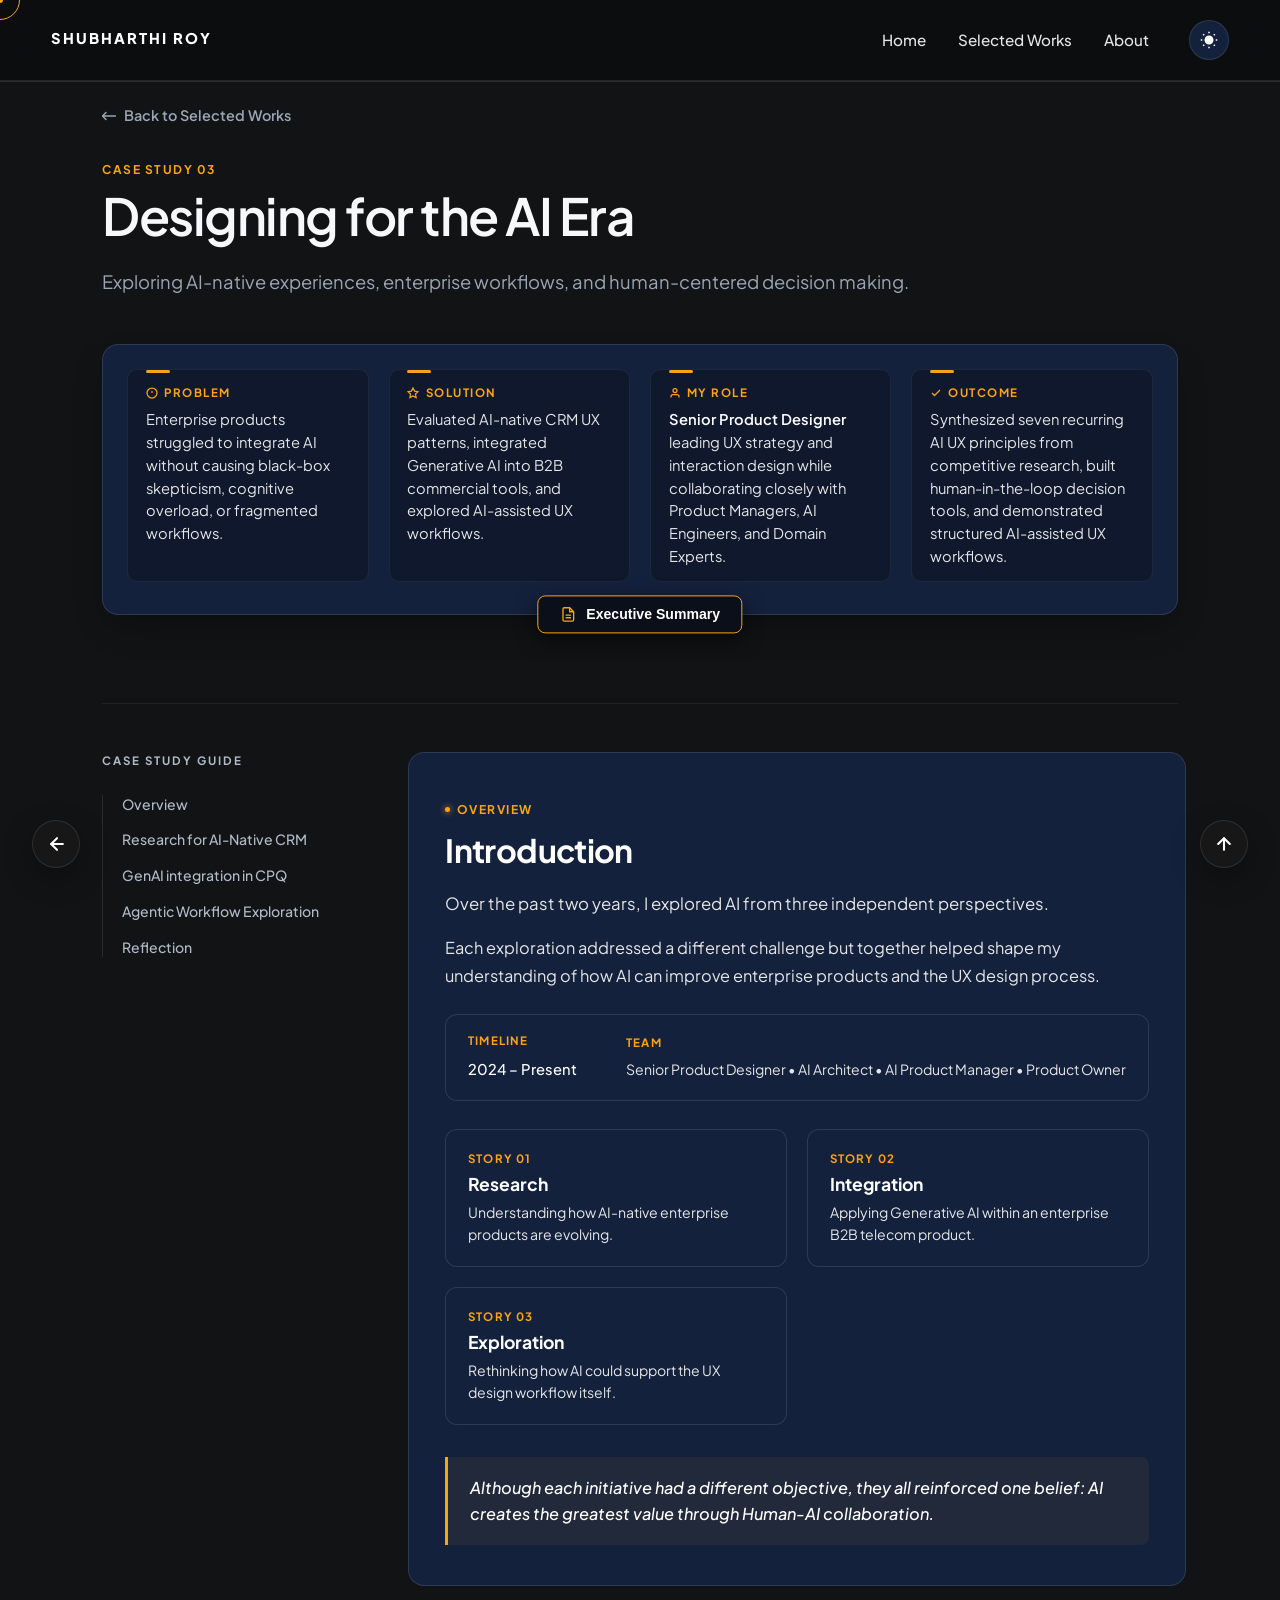
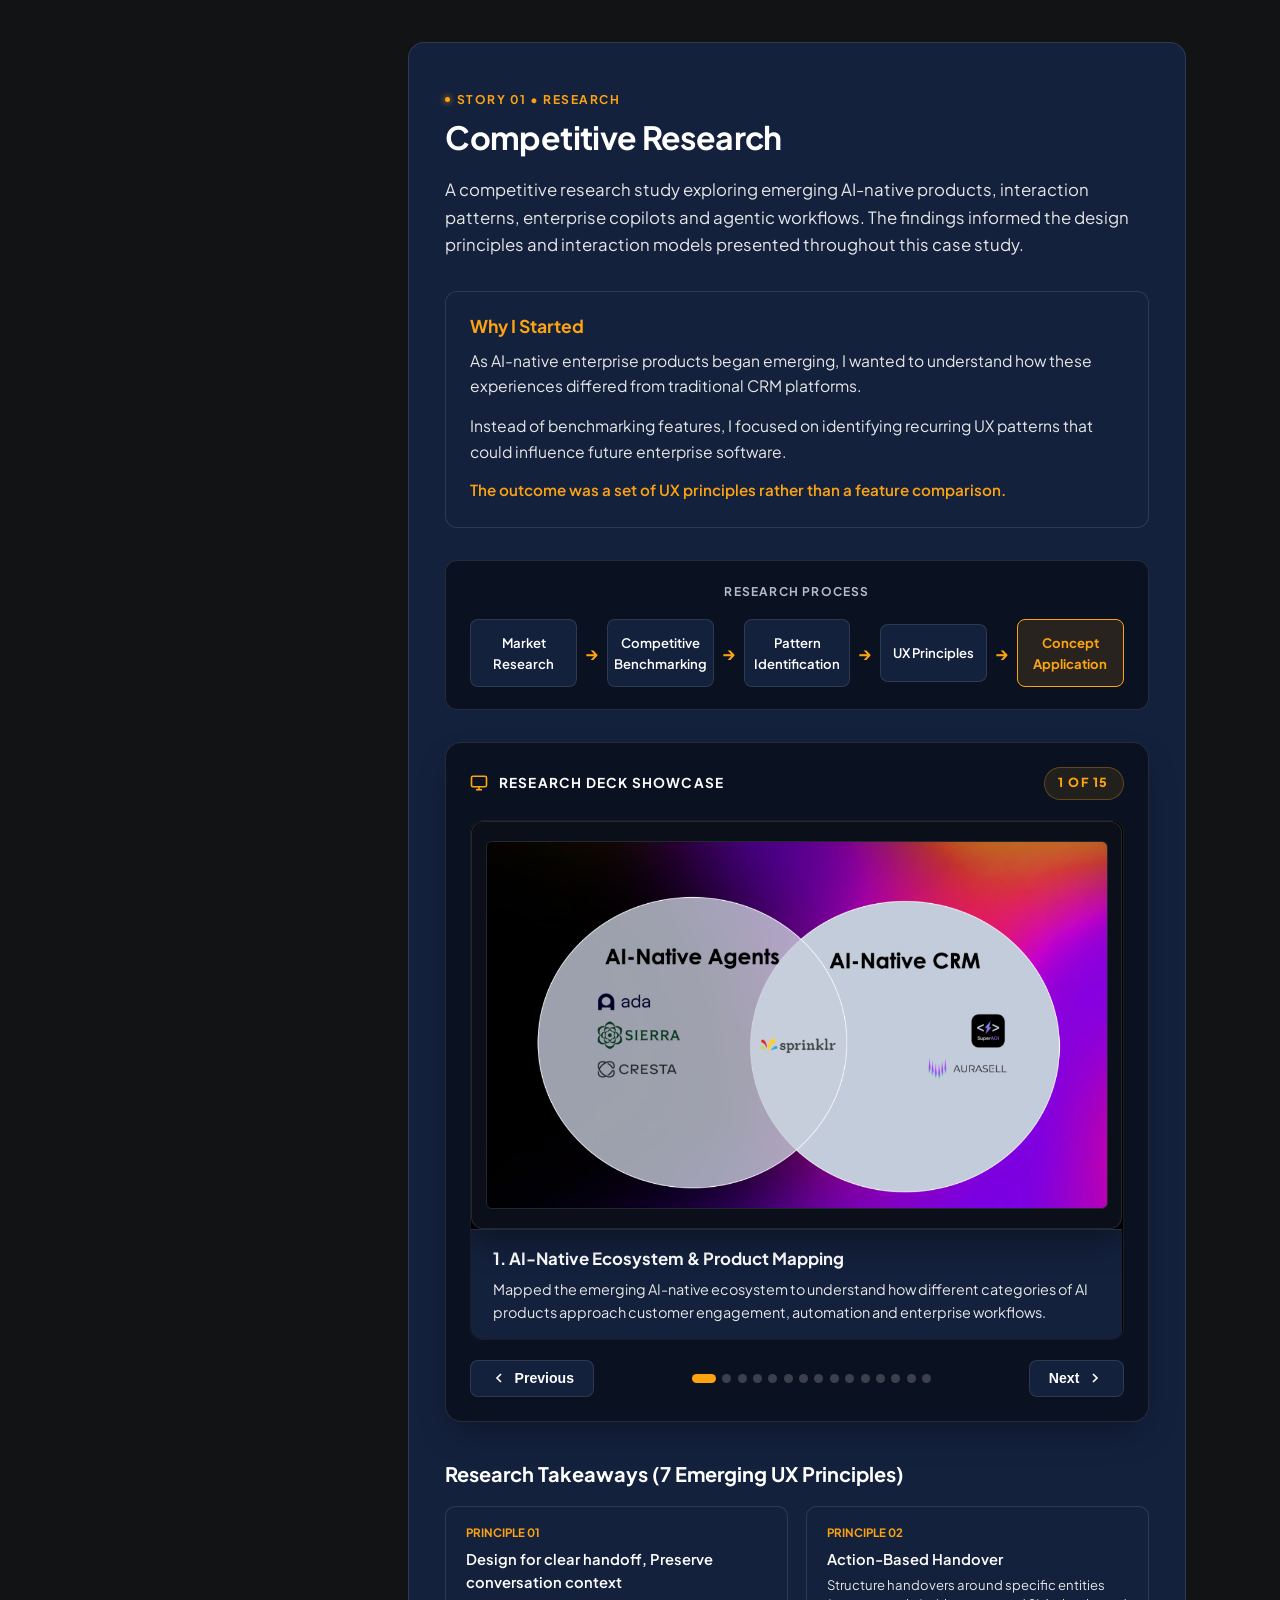
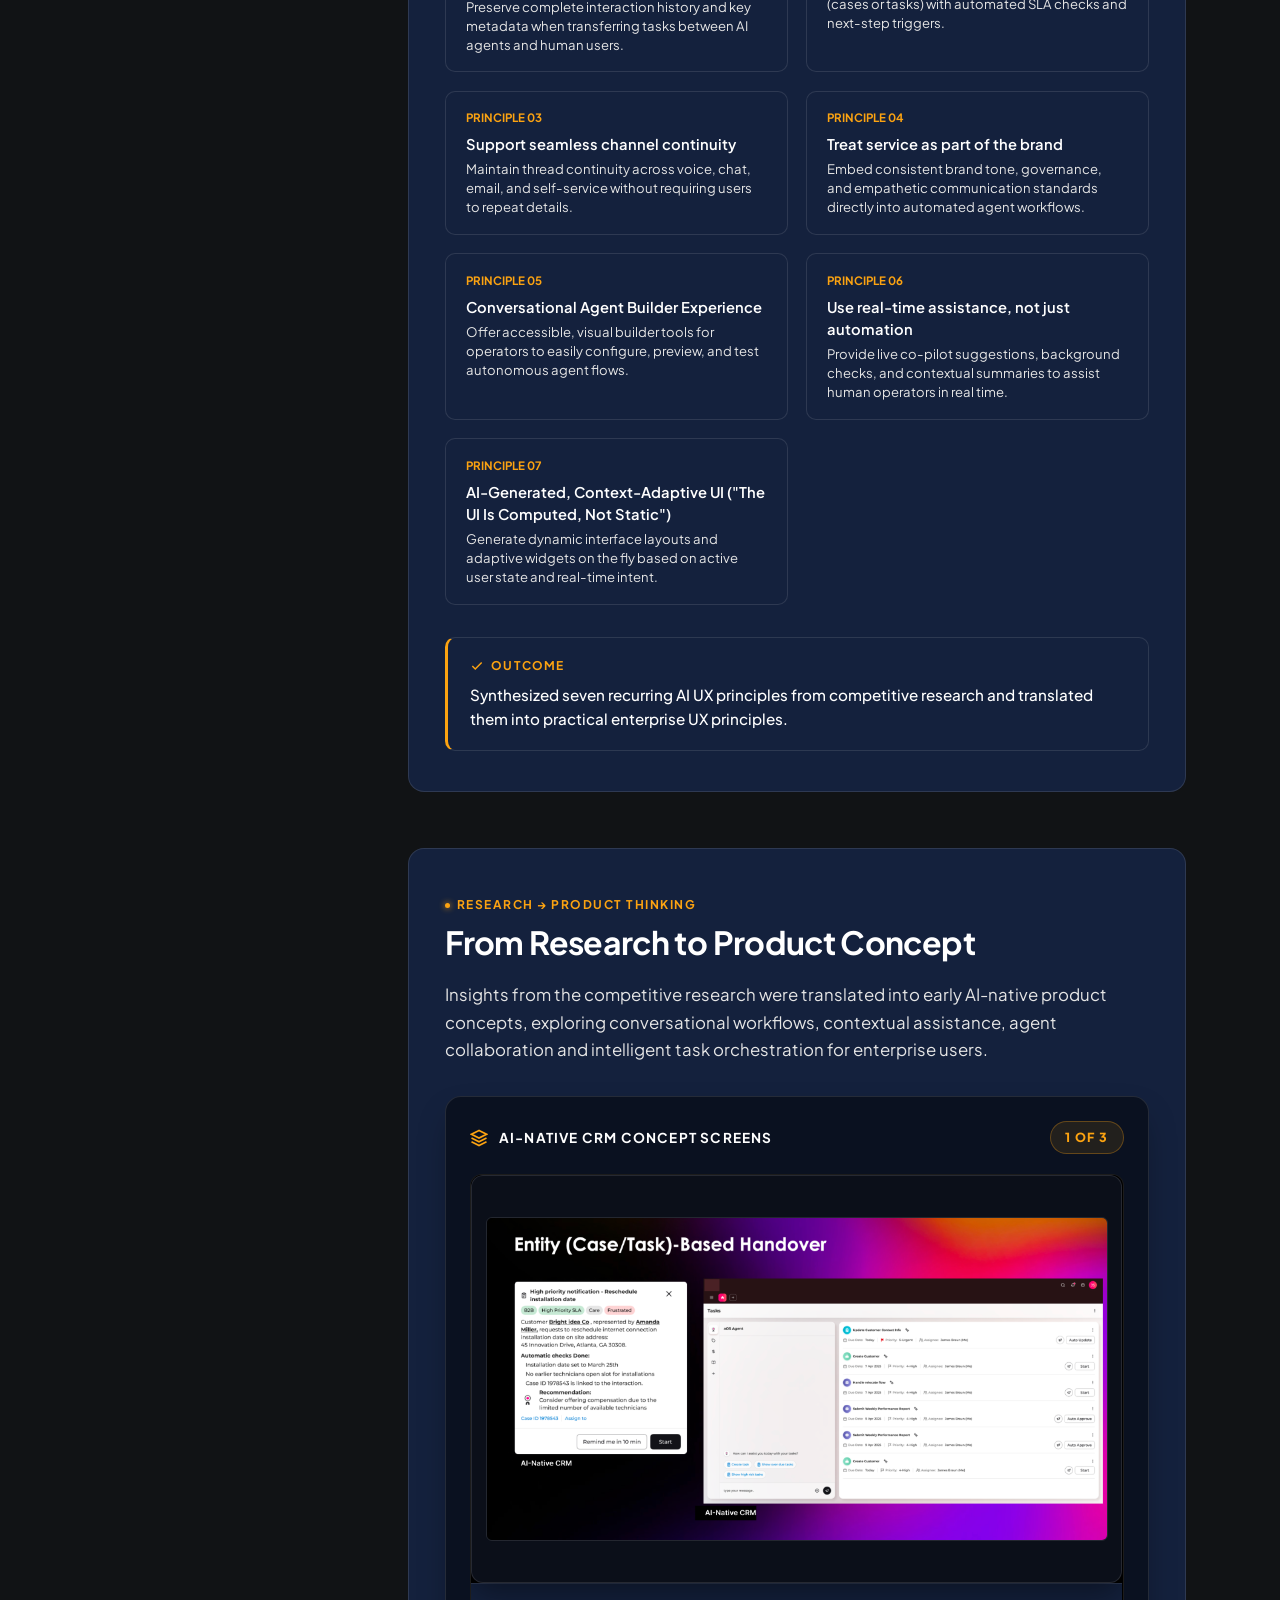
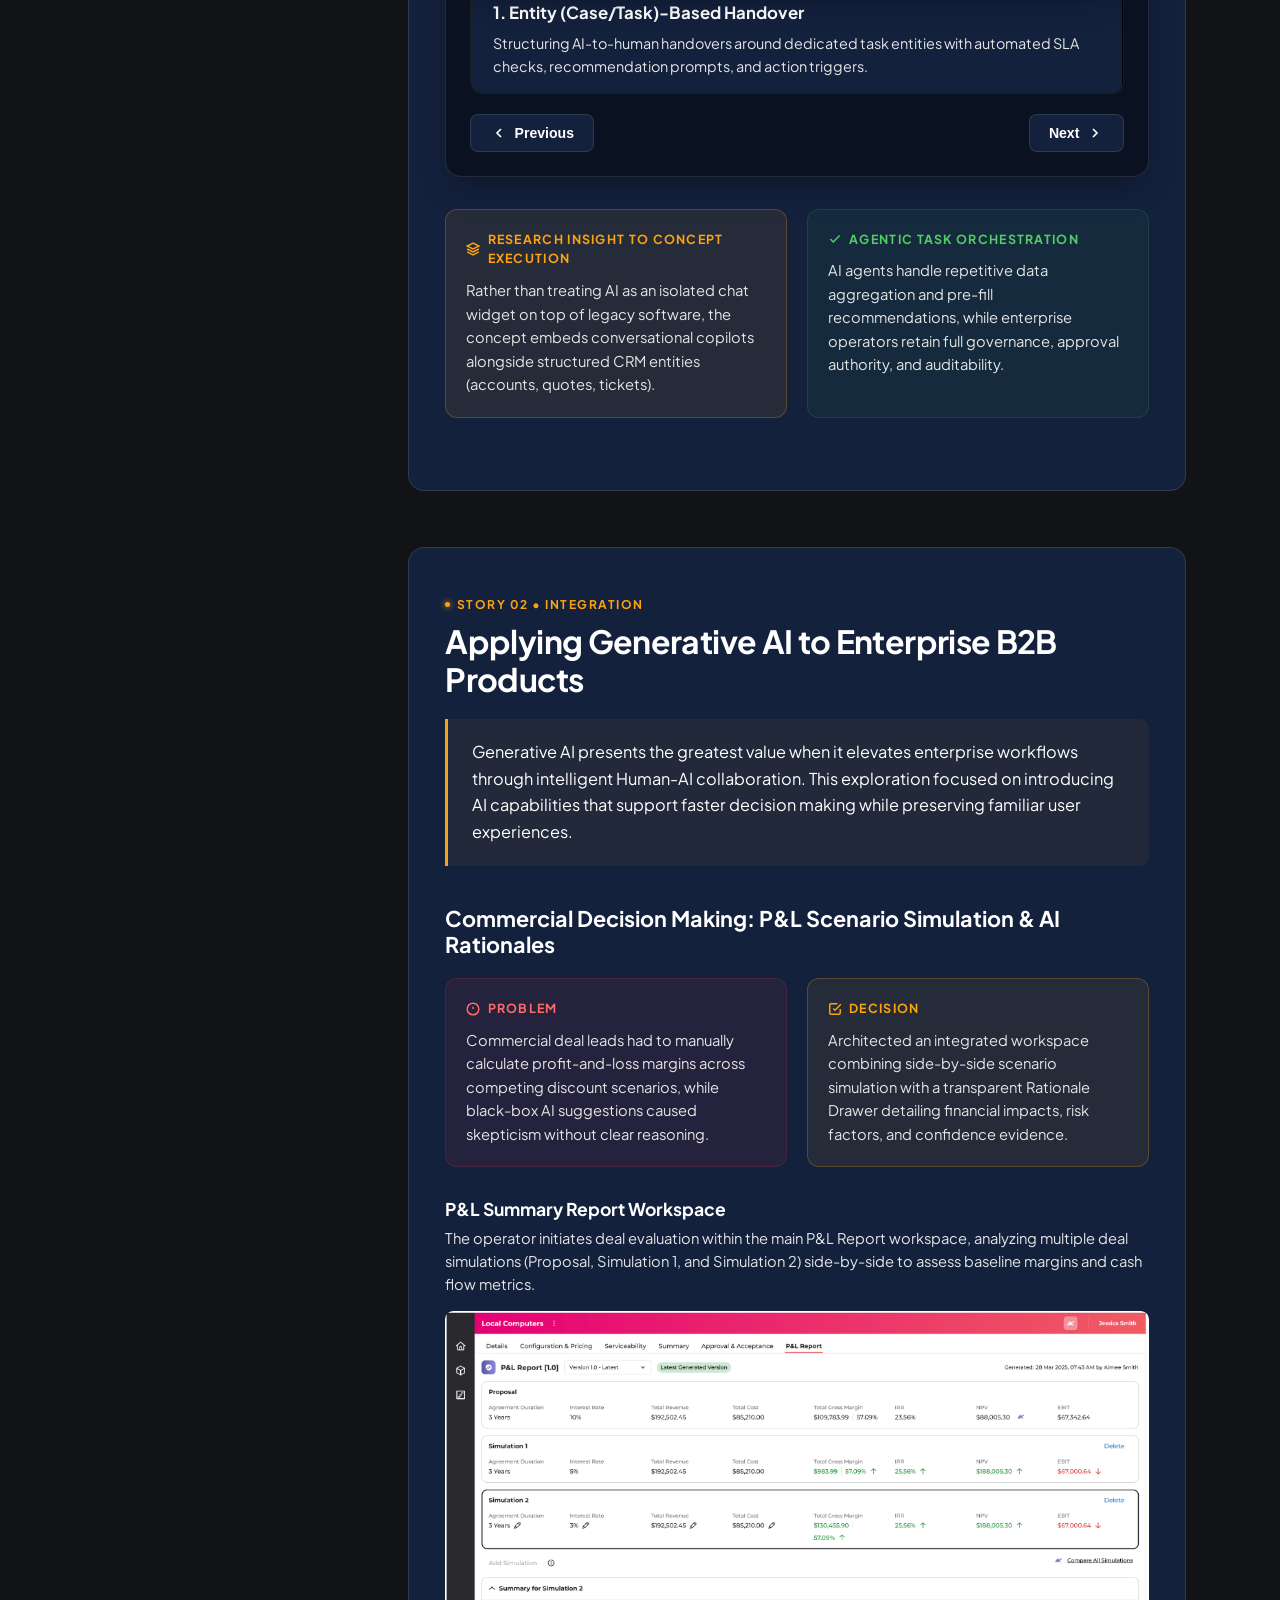
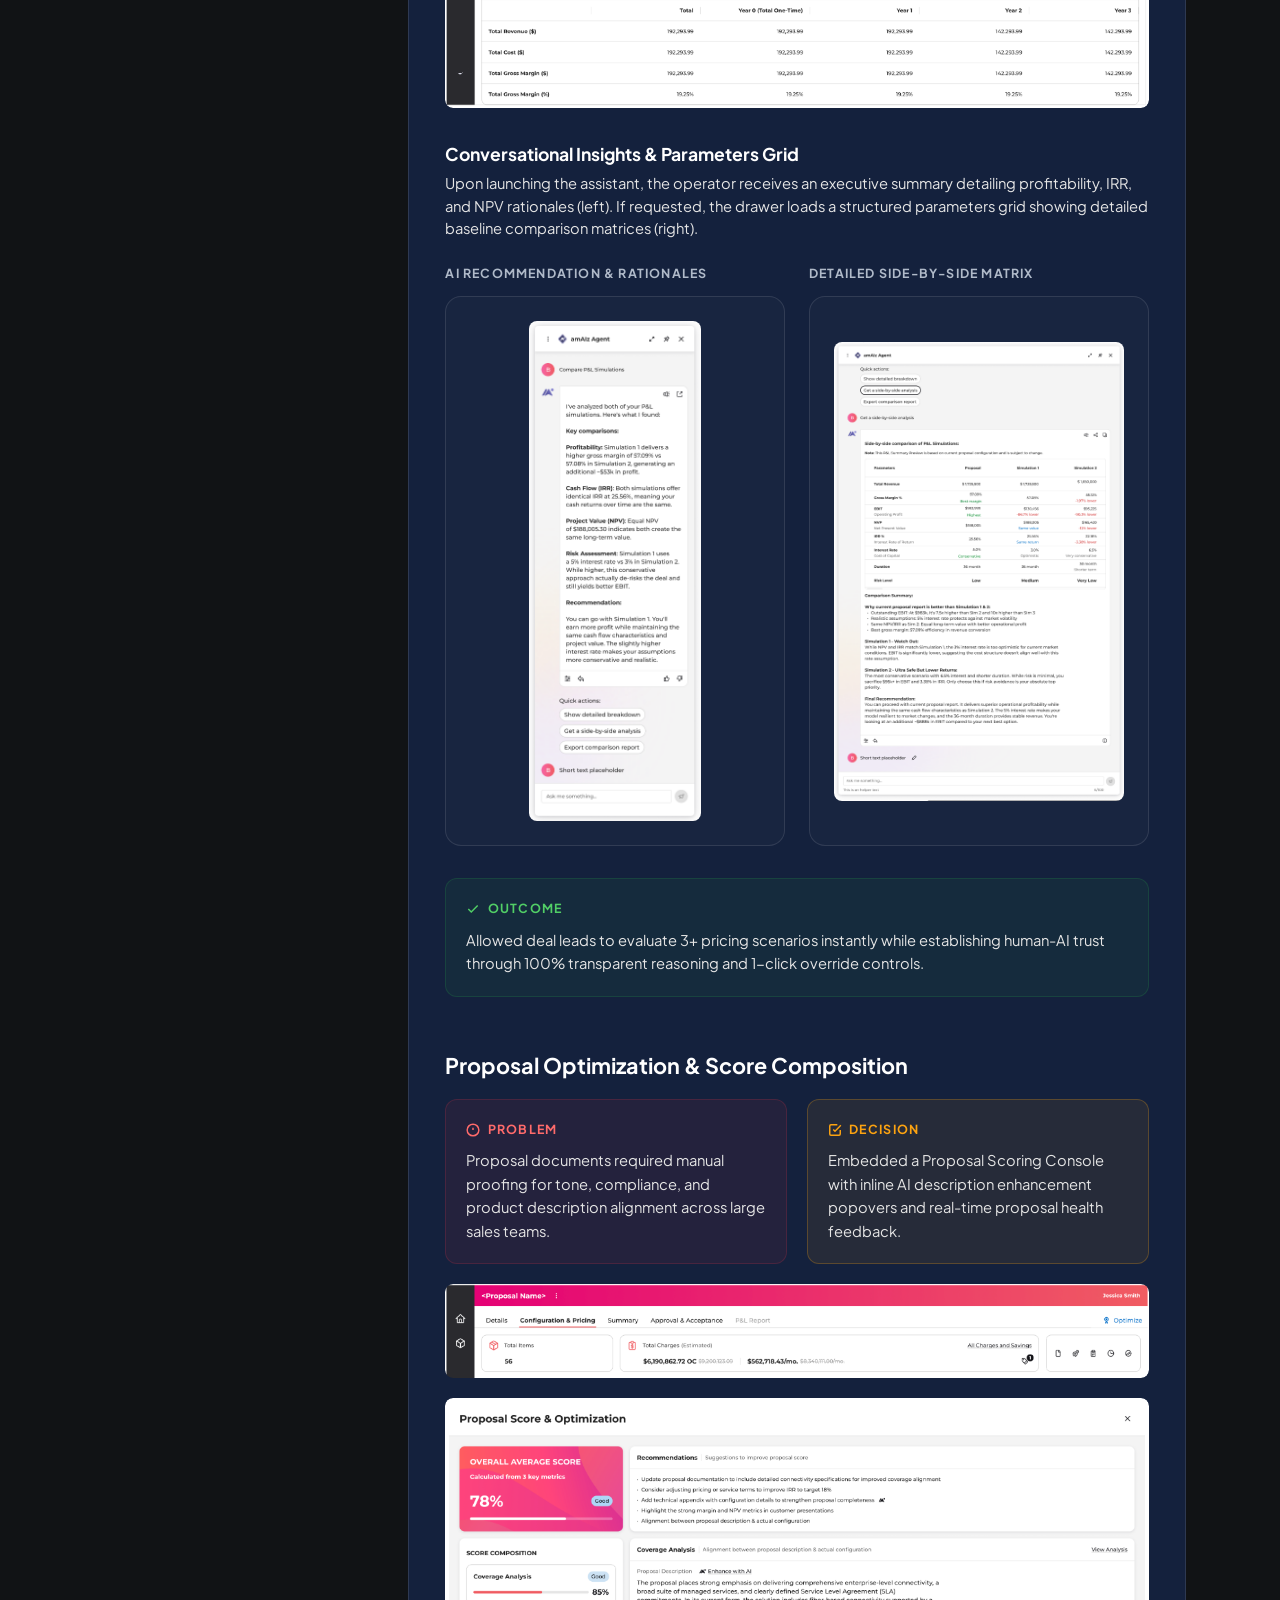
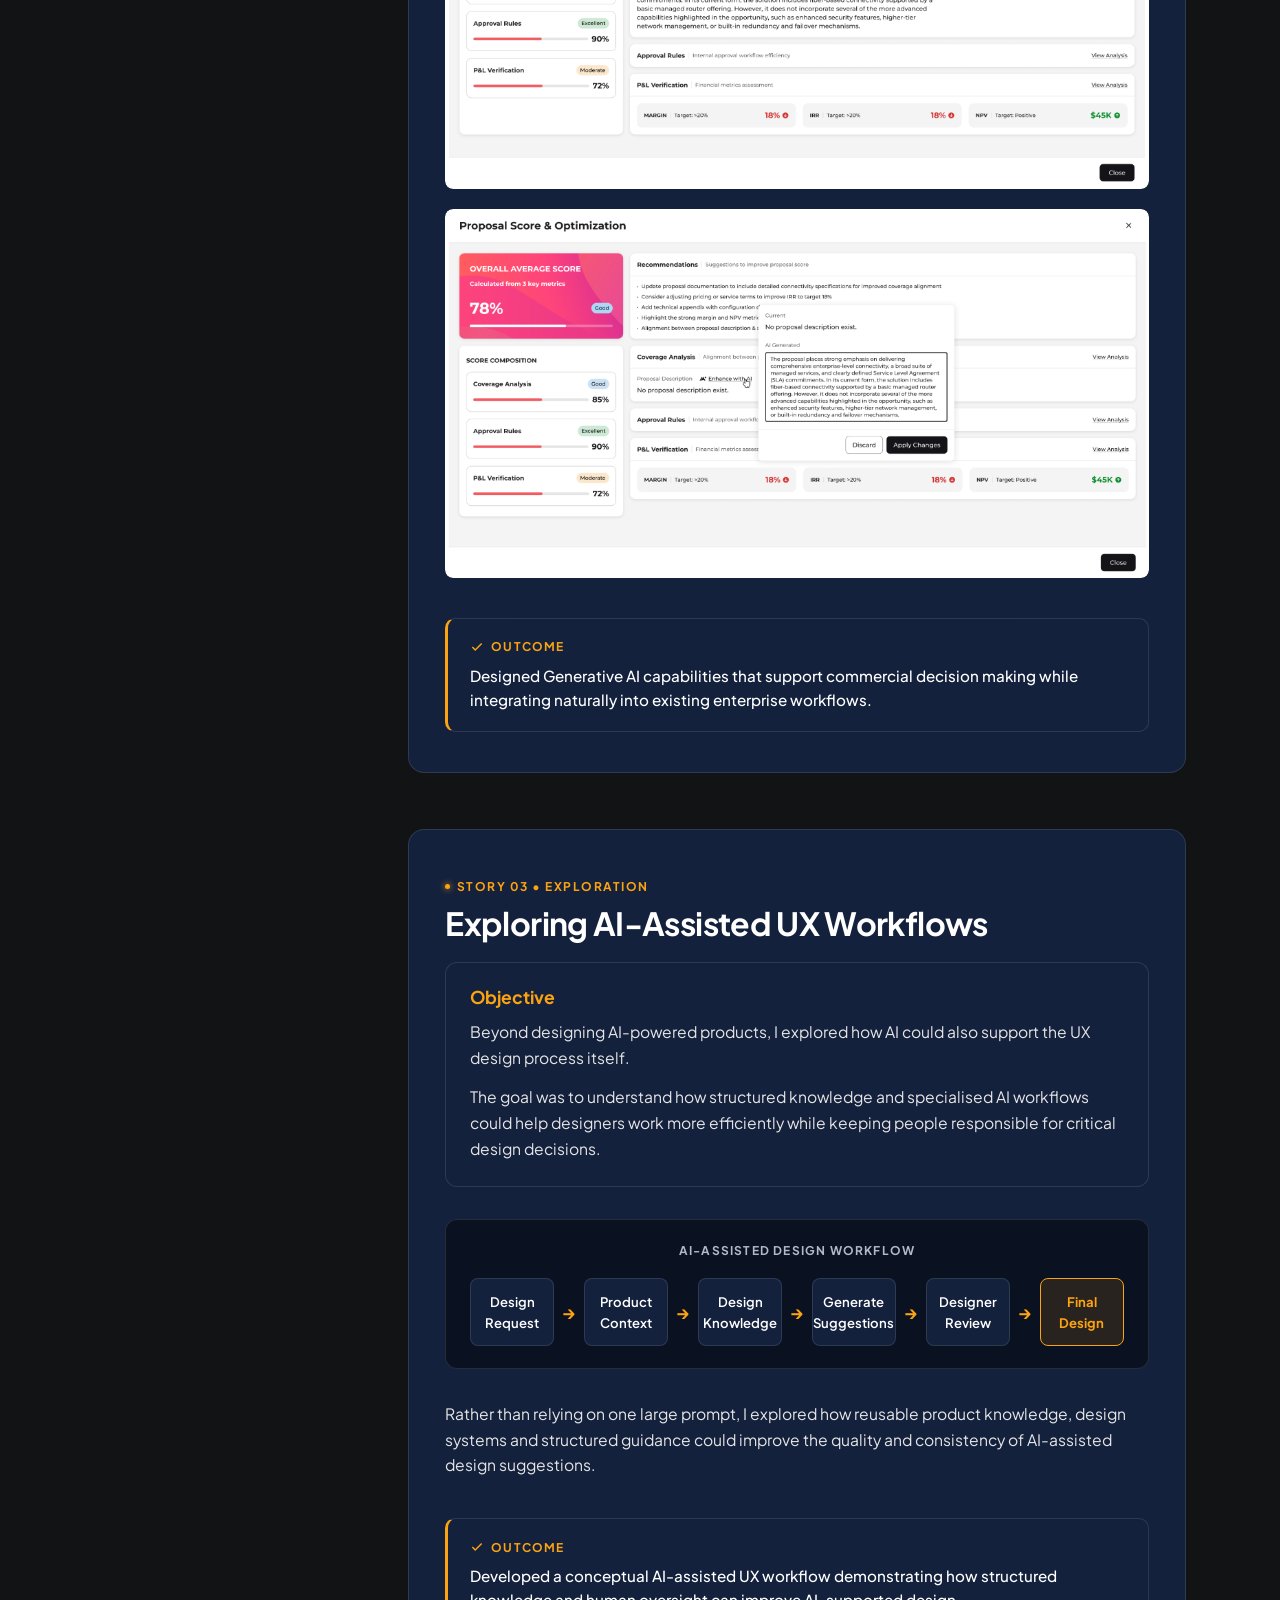
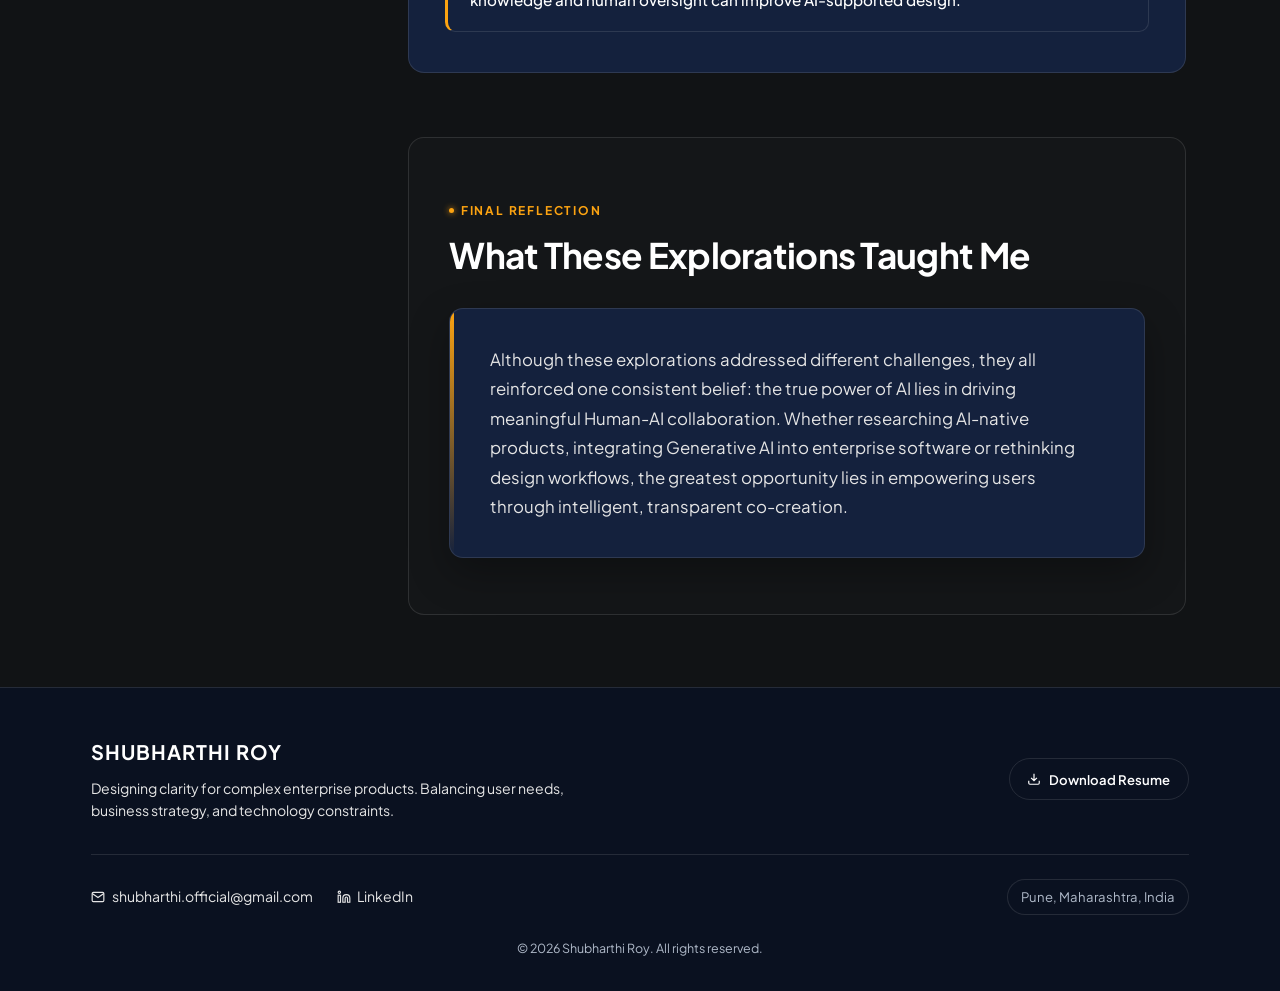
==== commit 62470ab9: "Light Mode" ====
--- a/agentic-workflows.html
+++ b/agentic-workflows.html
@@ -19,10 +19,10 @@
         document.documentElement.setAttribute('data-theme', theme);
     </script>
     <!-- CSS Links -->
-    <link rel="stylesheet" href="css/style.css?v=25.0">
-    <link rel="stylesheet" href="css/story.css?v=25.0">
-    <link rel="stylesheet" href="css/v2-motion.css?v=25.0">
-    <link rel="stylesheet" href="css/case-study-ai.css?v=25.0">
+    <link rel="stylesheet" href="css/style.css?v=29.0">
+    <link rel="stylesheet" href="css/story.css?v=29.0">
+    <link rel="stylesheet" href="css/v2-motion.css?v=29.0">
+    <link rel="stylesheet" href="css/case-study-ai.css?v=29.0">
 
     <script type="text/javascript">
         (function(c,l,a,r,i,t,y){
@@ -199,6 +199,10 @@
                     <li><a href="index.html#work">Selected Works</a></li>
                     <li><a href="index.html#about">About</a></li>
                 </ul>
+                <button class="theme-toggle-btn" aria-label="Toggle light/dark theme" title="Toggle theme">
+                    <svg class="sun-icon" viewBox="0 0 24 24" fill="none" stroke="currentColor" stroke-width="2"><circle cx="12" cy="12" r="5"/><line x1="12" y1="1" x2="12" y2="3"/><line x1="12" y1="21" x2="12" y2="23"/><line x1="4.22" y1="4.22" x2="5.64" y2="5.64"/><line x1="18.36" y1="18.36" x2="19.78" y2="19.78"/><line x1="1" y1="12" x2="3" y2="12"/><line x1="21" y1="12" x2="23" y2="12"/><line x1="4.22" y1="19.78" x2="5.64" y2="18.36"/><line x1="18.36" y1="5.64" x2="19.78" y2="4.22"/></svg>
+                    <svg class="moon-icon" viewBox="0 0 24 24" fill="none" stroke="currentColor" stroke-width="2" style="display:none;"><path d="M21 12.79A9 9 0 1 1 11.21 3 7 7 0 0 0 21 12.79z"/></svg>
+                </button>
                 <button class="mobile-nav-toggle" aria-label="Toggle navigation menu" aria-expanded="false">
                     <span class="hamburger-bar"></span>
                     <span class="hamburger-bar"></span>
@@ -1089,7 +1093,7 @@
     <!-- CASE STUDY 03 SINGLE-PURPOSE AI DATA OBJECT -->
     <script>
         window.CASE_STUDY_AI_DATA = {
-            title: "Designing for the AI Era",
+            title: "Executive Summary",
             subtitle: "Understand this project in under two minutes.",
             executiveSummaryParagraph: "Over the past two years, I explored Artificial Intelligence from three complementary perspectives to better understand its impact on enterprise UX.<br><br>First, I conducted a competitive study of AI-native CRM platforms to identify emerging interaction patterns and design principles shaping the next generation of enterprise software. Second, I worked on integrating Generative AI capabilities into an enterprise B2B telecom application, designing experiences that help users make faster, more informed business decisions without disrupting existing workflows. Finally, I explored how AI could assist the UX design process itself by experimenting with structured AI-assisted workflows that combine product knowledge, design systems and human oversight.<br><br>While each initiative addressed a different challenge, they all reinforced a common principle: AI is most effective when it augments human expertise rather than replacing it. This case study brings together those three explorations and the key lessons they revealed about designing trustworthy AI experiences for enterprise products.",
             storyOverviews: [
@@ -1136,9 +1140,9 @@
     </script>
 
     <!-- JS Scripts -->
-    <script src="js/app.js?v=25.0"></script>
-    <script src="js/story.js?v=25.0"></script>
-    <script src="js/cred-motion.js?v=25.0"></script>
-    <script src="js/case-study-ai.js?v=25.0"></script>
+    <script src="js/app.js?v=29.0"></script>
+    <script src="js/story.js?v=29.0"></script>
+    <script src="js/cred-motion.js?v=29.0"></script>
+    <script src="js/case-study-ai.js?v=29.0"></script>
 </body>
 </html>
--- a/css/style.css
+++ b/css/style.css
@@ -6,7 +6,7 @@
 @import url('https://fonts.googleapis.com/css2?family=Lora:ital,wght@0,400;0,500;0,600;0,700;1,400;1,500&family=Plus+Jakarta+Sans:wght@300;400;500;600;700&display=swap');
 
 /* --- Root variables (Dark Mode System Default) --- */
-:root, [data-theme="light"], [data-theme="dark"] {
+:root, [data-theme="dark"] {
     --bg-primary: #111315;       /* Deep Charcoal #111315 background layer */
     --bg-secondary: #14213d;     /* Oxford Blue for cards and containers */
     --bg-tertiary: #0a1120;      /* Dark Oxford Blue for section contrast */
@@ -35,6 +35,28 @@
     --transition-snappy: all 0.2s ease-out;
 }
 
+/* --- Light Mode Tokens --- */
+[data-theme="light"] {
+    --bg-primary: #f7f6f2;       /* Warm editorial off-white / alabaster */
+    --bg-secondary: #ffffff;     /* Clean crisp white for primary cards */
+    --bg-tertiary: #efece6;      /* Soft warm neutral surface for sections/containers */
+    --card-border: rgba(20, 33, 61, 0.1); /* Subtle neutral border */
+    
+    --text-primary: #11161d;     /* Deep charcoal / dark navy for crisp primary typography */
+    --text-secondary: #4a5568;   /* Muted slate gray for long-form reading */
+    --text-tertiary: #6c7789;    /* Crisp slate silver for labels and metadata */
+    
+    --accent-gold: #d97706;      /* Warm amber orange with high light-mode contrast */
+    --accent-blue: #efece6;
+    --accent-terracotta: #d97706;
+    --accent-gradient: linear-gradient(135deg, #d97706, #11161d);
+    --card-hover-shadow: rgba(217, 119, 6, 0.12);
+    --card-hover-bg: #f5f2eb;
+    
+    --cursor-color: rgba(217, 119, 6, 0.15);
+    --cursor-border: #d97706;
+}
+
 /* --- Reset & Global --- */
 * {
     box-sizing: border-box;
@@ -177,10 +199,15 @@
     align-items: center;
     backdrop-filter: blur(15px);
     -webkit-backdrop-filter: blur(15px);
-    background: rgba(11, 13, 16, 0.7);
+    background: rgba(11, 13, 16, 0.85);
     border-bottom: 1px solid var(--card-border);
     transition: background 0.4s ease, border-bottom 0.4s ease;
     box-sizing: border-box;
+}
+
+[data-theme="light"] .header-main-nav {
+    background: rgba(247, 246, 242, 0.92) !important;
+    border-bottom-color: var(--card-border) !important;
 }
 
 
@@ -2231,3 +2258,137 @@
 .slide-zoom-hint {
     display: none !important;
 }
+
+/* =========================================================
+   LIGHT MODE COMPONENT OVERRIDES (STYLE.CSS)
+   ========================================================= */
+[data-theme="light"] header {
+    background: rgba(247, 246, 242, 0.88);
+    border-bottom: 1px solid var(--card-border);
+}
+
+[data-theme="light"] .theme-toggle-btn {
+    background-color: var(--bg-tertiary);
+    border-color: var(--card-border);
+    color: var(--text-primary);
+}
+
+[data-theme="light"] .theme-toggle-btn:hover {
+    border-color: var(--accent-gold);
+    color: var(--accent-gold);
+}
+
+[data-theme="light"] .custom-cursor-dot {
+    background-color: var(--accent-gold);
+}
+
+[data-theme="light"] .custom-cursor-circle {
+    border-color: var(--cursor-border);
+}
+
+[data-theme="light"] .metric-card {
+    background: var(--bg-secondary);
+    border: 1px solid var(--card-border);
+    box-shadow: 0 10px 30px rgba(0, 0, 0, 0.04);
+}
+
+[data-theme="light"] .ticker-track {
+    border-top: 1px solid var(--card-border);
+    border-bottom: 1px solid var(--card-border);
+    background: var(--bg-tertiary);
+}
+
+[data-theme="light"] .ticker-logo {
+    filter: none !important;
+    opacity: 0.9 !important;
+    transition: opacity 0.3s ease, transform 0.3s ease;
+}
+
+[data-theme="light"] .ticker-logo:hover {
+    opacity: 1 !important;
+    transform: scale(1.06);
+}
+
+[data-theme="light"] .timeline::before {
+    background-color: rgba(20, 33, 61, 0.15) !important;
+}
+
+[data-theme="light"] .timeline-dot {
+    background-color: var(--bg-primary) !important;
+    border: 3px solid var(--accent-gold) !important;
+}
+
+[data-theme="light"] .timeline-item:hover .timeline-dot {
+    background-color: var(--accent-gold) !important;
+}
+
+[data-theme="light"] footer {
+    background: var(--bg-tertiary);
+    border-top: 1px solid var(--card-border);
+}
+
+[data-theme="light"] .ai-modal-backdrop {
+    background: rgba(20, 24, 31, 0.65);
+    backdrop-filter: blur(12px);
+}
+
+[data-theme="light"] .ai-modal-window {
+    background: #ffffff !important;
+    border-color: rgba(20, 33, 61, 0.12) !important;
+    box-shadow: 0 25px 60px rgba(0, 0, 0, 0.12) !important;
+}
+
+[data-theme="light"] .ai-modal-header {
+    background: #faf8f5 !important;
+    border-bottom-color: rgba(20, 33, 61, 0.1) !important;
+}
+
+[data-theme="light"] .ai-modal-body {
+    background: #ffffff !important;
+}
+
+/* =========================================================
+   UNIVERSAL ORANGE CTA BUTTON TEXT COLOR (WHITE)
+   ========================================================= */
+.btn-primary,
+.v2-btn-primary,
+.pwd-btn-submit,
+.segment-tab-btn.active,
+.action-btn-primary,
+.cta-btn-primary,
+.btn-ask-ai-submit,
+[style*="background: var(--accent-gold)"],
+[style*="background:#fca311"],
+[style*="background:#ef8354"],
+[style*="background:#d97706"],
+[style*="background: #fca311"],
+[style*="background: #ef8354"],
+[style*="background: #d97706"],
+[style*="background-color: var(--accent-gold)"],
+[style*="background-color:#fca311"],
+[style*="background-color:#ef8354"],
+[style*="background-color:#d97706"],
+[style*="background-color: #fca311"],
+[style*="background-color: #ef8354"],
+[style*="background-color: #d97706"] {
+    color: #ffffff !important;
+    font-weight: 700 !important;
+}
+
+[data-theme="light"] .logo {
+    color: #11161d !important;
+}
+
+[data-theme="light"] .nav-links a {
+    color: #4a5568 !important;
+}
+
+[data-theme="light"] .nav-links a:hover {
+    color: #11161d !important;
+}
+
+[data-theme="light"] .theme-toggle-btn {
+    background-color: #efece6 !important;
+    border-color: rgba(20, 33, 61, 0.12) !important;
+    color: #11161d !important;
+}
--- a/css/story.css
+++ b/css/story.css
@@ -29,11 +29,18 @@
 }
 
 /* --- Header Override --- */
-.story-detail-page header {
+[data-theme="dark"] .story-detail-page header {
     background: rgba(17, 19, 21, 0.85);
     backdrop-filter: blur(15px);
     -webkit-backdrop-filter: blur(15px);
     border-bottom: 1px solid var(--card-border);
+}
+
+[data-theme="light"] .story-detail-page header {
+    background: rgba(247, 246, 242, 0.92) !important;
+    backdrop-filter: blur(16px) !important;
+    -webkit-backdrop-filter: blur(16px) !important;
+    border-bottom: 1px solid var(--card-border) !important;
 }
 
 .back-link {
@@ -1407,3 +1414,104 @@
 .slide-zoom-hint {
     display: none !important;
 }
+
+/* =========================================================
+   LIGHT MODE OVERRIDES FOR CASE STUDY PAGES (STORY.CSS)
+   ========================================================= */
+[data-theme="light"] body.story-detail-page {
+    background-color: var(--bg-primary);
+    color: var(--text-primary);
+}
+
+[data-theme="light"] .story-detail-page header {
+    background: rgba(247, 246, 242, 0.88);
+    border-bottom: 1px solid var(--card-border);
+}
+
+[data-theme="light"] .back-link {
+    color: var(--text-secondary);
+}
+
+[data-theme="light"] .back-link:hover {
+    color: var(--text-primary);
+}
+
+[data-theme="light"] .sticky-nav-item.active a {
+    color: var(--accent-gold);
+    border-left-color: var(--accent-gold);
+}
+
+[data-theme="light"] .story-sidebar .sidebar-title {
+    color: var(--text-tertiary);
+}
+
+[data-theme="light"] .sticky-nav-item a {
+    color: var(--text-secondary);
+}
+
+[data-theme="light"] .challenge-card,
+[data-theme="light"] .solution-card,
+[data-theme="light"] .systems-illustration-wrap,
+[data-theme="light"] .impact-card,
+[data-theme="light"] .reflection-card,
+[data-theme="light"] .narrative-block,
+[data-theme="light"] .discovery-artifact-container,
+[data-theme="light"] .discovery-artifact-card {
+    background: #ffffff !important;
+    border-color: rgba(20, 33, 61, 0.1) !important;
+    box-shadow: 0 8px 24px rgba(0, 0, 0, 0.04) !important;
+}
+
+[data-theme="light"] .insight-card {
+    background: #fffdfa !important;
+    border-color: rgba(217, 119, 6, 0.2) !important;
+    box-shadow: 0 6px 20px rgba(0, 0, 0, 0.03) !important;
+}
+
+[data-theme="light"] .insight-quote {
+    color: var(--text-primary);
+}
+
+[data-theme="light"] .spec-media-container {
+    background: #ffffff !important;
+    border-color: rgba(20, 33, 61, 0.1) !important;
+    box-shadow: 0 8px 24px rgba(0, 0, 0, 0.04) !important;
+}
+
+[data-theme="light"] .flowchart-container {
+    background: #faf8f5 !important;
+    border-color: rgba(20, 33, 61, 0.1) !important;
+}
+
+[data-theme="light"] .discovery-artifact-insight,
+[data-theme="light"] .narrative-block div[style*="background"],
+[data-theme="light"] .discovery-artifact-container div[style*="background"] {
+    background: #faf8f5 !important;
+    border-color: rgba(20, 33, 61, 0.08) !important;
+}
+
+[data-theme="light"] .flowchart-node {
+    background: #ffffff !important;
+    border-color: rgba(20, 33, 61, 0.12) !important;
+    color: var(--text-primary) !important;
+}
+
+[data-theme="light"] .narrative-card-problem,
+[data-theme="light"] .narrative-card-context,
+[data-theme="light"] .narrative-card-decision {
+    background: #ffffff !important;
+    border-color: rgba(20, 33, 61, 0.1) !important;
+    box-shadow: 0 8px 24px rgba(0, 0, 0, 0.04) !important;
+}
+
+[data-theme="light"] .narrative-card-outcome {
+    background: #f0fdf4 !important;
+    border-color: rgba(16, 185, 129, 0.25) !important;
+    box-shadow: 0 6px 20px rgba(0, 0, 0, 0.03) !important;
+}
+
+[data-theme="light"] .narrative-card-learnings {
+    background: #fffdfa !important;
+    border-color: rgba(217, 119, 6, 0.25) !important;
+    box-shadow: 0 6px 20px rgba(0, 0, 0, 0.03) !important;
+}
--- a/css/v2-motion.css
+++ b/css/v2-motion.css
@@ -647,3 +647,26 @@
 .slide-zoom-hint {
     display: none !important;
 }
+
+/* =========================================================
+   LIGHT MODE OVERRIDES (V2-MOTION.CSS)
+   ========================================================= */
+[data-theme="light"] .v2-case-card {
+    background: #ffffff !important;
+    border-color: rgba(20, 33, 61, 0.1) !important;
+    box-shadow: 0 8px 24px rgba(0, 0, 0, 0.04) !important;
+}
+
+[data-theme="light"] .v2-case-card:hover {
+    background-color: #faf8f5 !important;
+    border-color: var(--accent-gold) !important;
+    box-shadow: 0 12px 32px rgba(217, 119, 6, 0.15) !important;
+}
+
+[data-theme="light"] .v2-step-card,
+[data-theme="light"] .v2-philosophy-card,
+[data-theme="light"] .v2-metric-card {
+    background: #ffffff !important;
+    border-color: rgba(20, 33, 61, 0.1) !important;
+    box-shadow: 0 8px 24px rgba(0, 0, 0, 0.04) !important;
+}
--- a/css/case-study-ai.css
+++ b/css/case-study-ai.css
@@ -898,3 +898,112 @@
 .slide-zoom-hint {
     display: none !important;
 }
+
+/* =========================================================
+   LIGHT MODE OVERRIDES (CASE-STUDY-AI.CSS)
+   ========================================================= */
+[data-theme="light"] .hero-summary-fold {
+    background: #ffffff !important;
+    border-color: rgba(20, 33, 61, 0.1) !important;
+    box-shadow: 0 10px 30px rgba(0, 0, 0, 0.04) !important;
+}
+
+[data-theme="light"] .hero-summary-card {
+    background: #faf8f5 !important;
+    border-color: rgba(20, 33, 61, 0.08) !important;
+}
+
+[data-theme="light"] .btn-ask-ai {
+    background: #ffffff !important;
+    border-color: rgba(20, 33, 61, 0.12) !important;
+    color: var(--text-primary) !important;
+    box-shadow: 0 8px 24px rgba(0, 0, 0, 0.06) !important;
+}
+
+[data-theme="light"] .btn-ask-ai:hover {
+    border-color: var(--accent-gold) !important;
+    color: var(--accent-gold) !important;
+}
+
+[data-theme="light"] .research-carousel-container,
+[data-theme="light"] .concept-carousel-container {
+    background: #ffffff !important;
+    border-color: rgba(20, 33, 61, 0.1) !important;
+    box-shadow: 0 10px 30px rgba(0, 0, 0, 0.04) !important;
+}
+
+[data-theme="light"] .research-carousel-header,
+[data-theme="light"] .concept-carousel-header {
+    background: #faf8f5 !important;
+    border-bottom-color: rgba(20, 33, 61, 0.08) !important;
+}
+
+[data-theme="light"] .research-slide-info {
+    background: #faf8f5 !important;
+    border-top-color: rgba(20, 33, 61, 0.08) !important;
+}
+
+[data-theme="light"] .research-carousel-btn {
+    background: #ffffff !important;
+    border-color: rgba(20, 33, 61, 0.12) !important;
+    color: var(--text-primary) !important;
+}
+
+[data-theme="light"] .research-carousel-btn:hover {
+    border-color: var(--accent-gold) !important;
+    color: var(--accent-gold) !important;
+}
+
+[data-theme="light"] .research-takeaway-card,
+[data-theme="light"] .ux-principle-card,
+[data-theme="light"] .process-flow-card,
+[data-theme="light"] .outcome-card-ai {
+    background: #ffffff !important;
+    border-color: rgba(20, 33, 61, 0.1) !important;
+    box-shadow: 0 8px 24px rgba(0, 0, 0, 0.04) !important;
+}
+
+[data-theme="light"] .ai-modal-window,
+[data-theme="light"] .executive-guide-modal-window {
+    background: #ffffff !important;
+    border-color: rgba(20, 33, 61, 0.12) !important;
+    box-shadow: 0 25px 60px rgba(0, 0, 0, 0.12) !important;
+}
+
+[data-theme="light"] .ai-modal-header,
+[data-theme="light"] .executive-guide-modal-header {
+    background: #faf8f5 !important;
+    border-bottom-color: rgba(20, 33, 61, 0.1) !important;
+}
+
+[data-theme="light"] .ai-modal-body {
+    background: #ffffff !important;
+}
+
+[data-theme="light"] .ai-summary-box {
+    background: #faf8f5 !important;
+    border: 1px solid rgba(20, 33, 61, 0.1) !important;
+    box-shadow: 0 4px 15px rgba(0, 0, 0, 0.02) !important;
+}
+
+[data-theme="light"] .ai-overview-card {
+    background: #ffffff !important;
+    border-color: rgba(20, 33, 61, 0.1) !important;
+    box-shadow: 0 4px 12px rgba(0, 0, 0, 0.03) !important;
+}
+
+[data-theme="light"] .ai-executive-tag-pill {
+    background: #ffffff !important;
+    border-color: rgba(20, 33, 61, 0.1) !important;
+}
+
+[data-theme="light"] .ai-question-pill-btn {
+    background: #ffffff !important;
+    border-color: rgba(20, 33, 61, 0.12) !important;
+    color: #11161d !important;
+}
+
+[data-theme="light"] .ai-question-pill-btn:hover {
+    border-color: var(--accent-gold) !important;
+    background: #faf8f5 !important;
+}
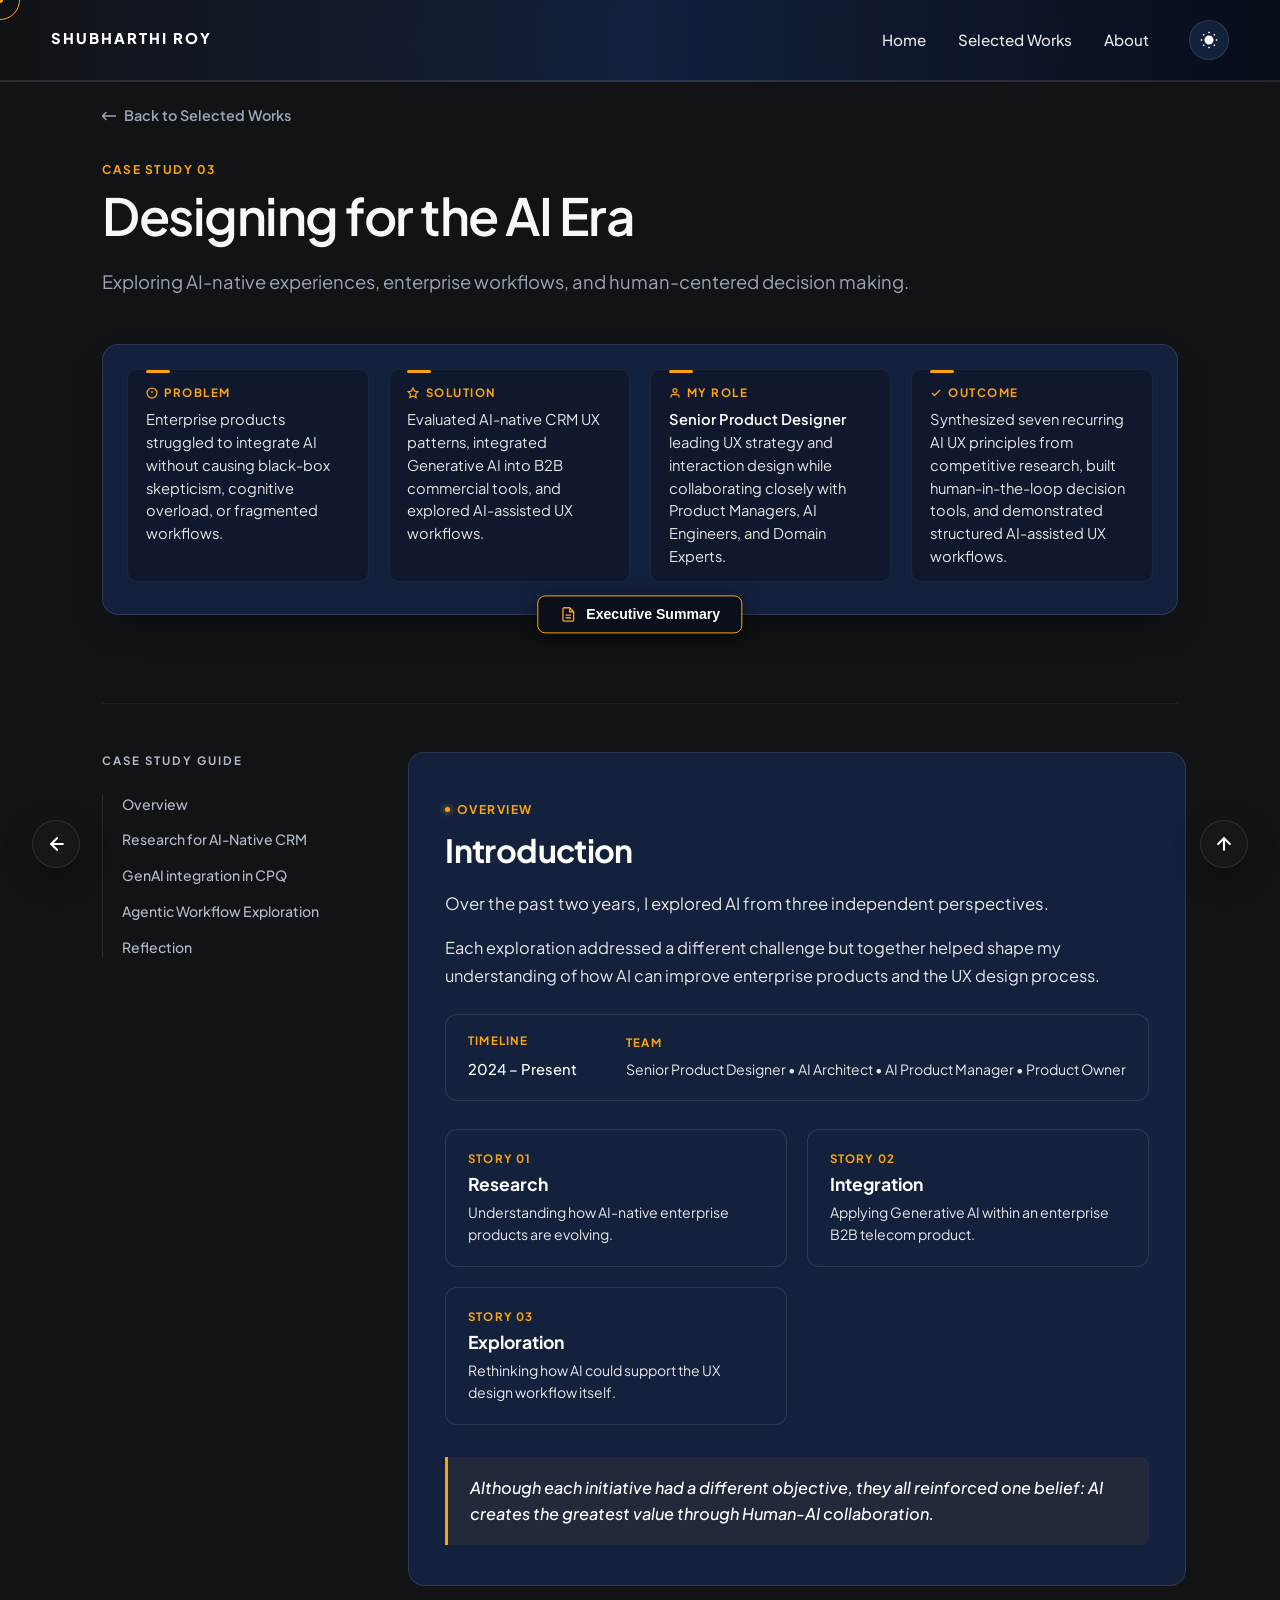
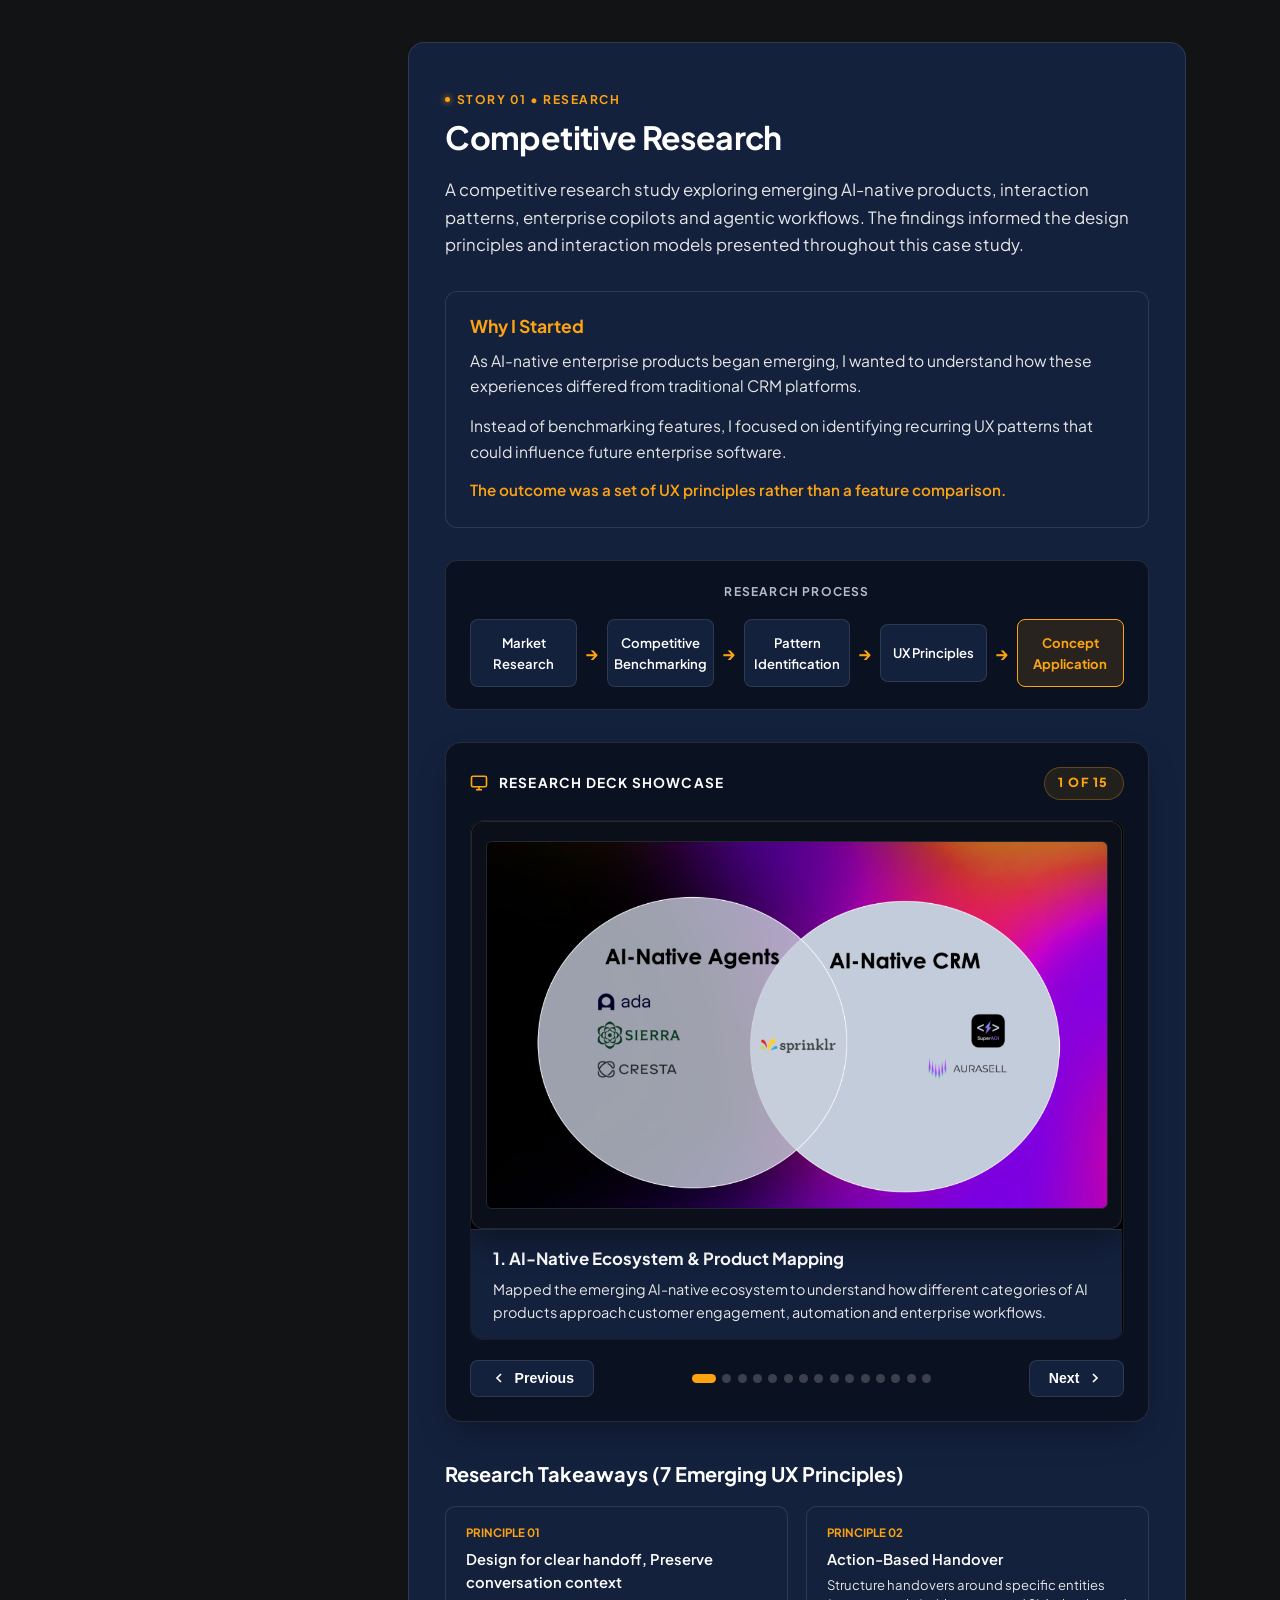
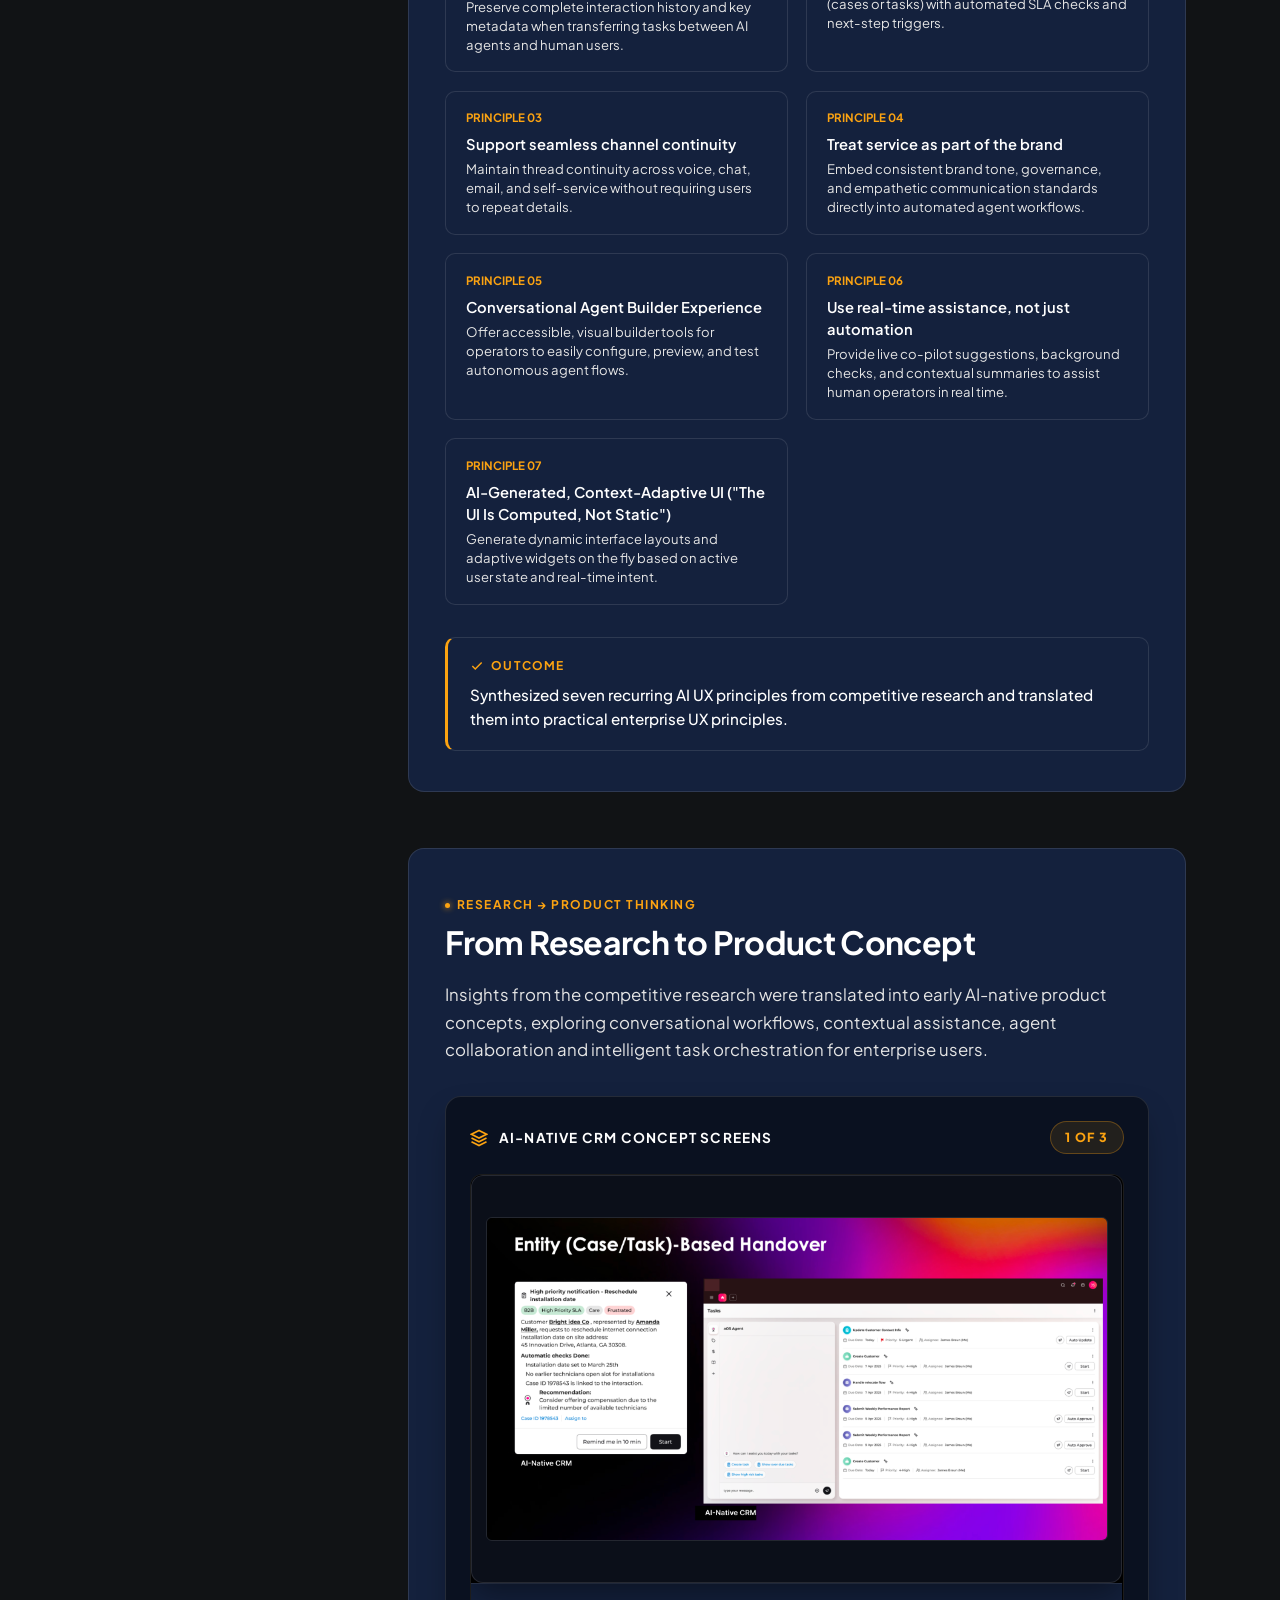
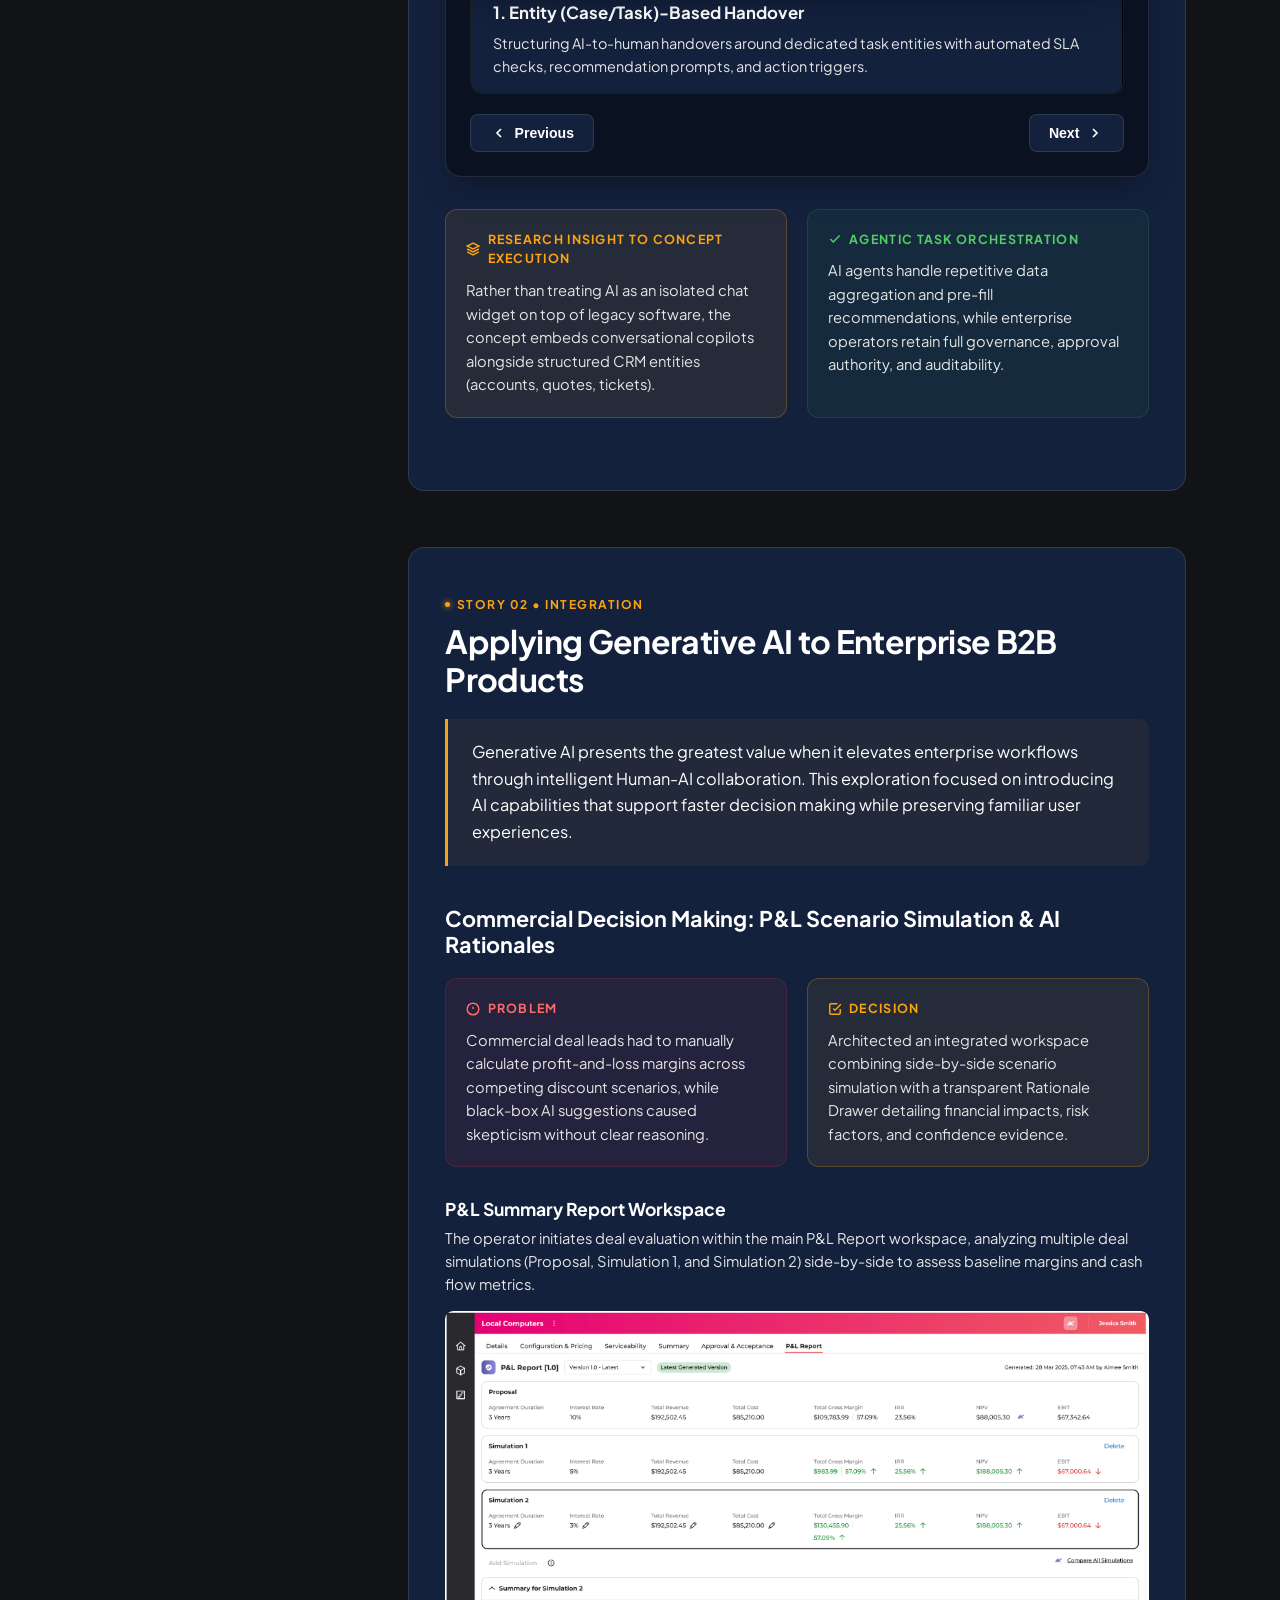
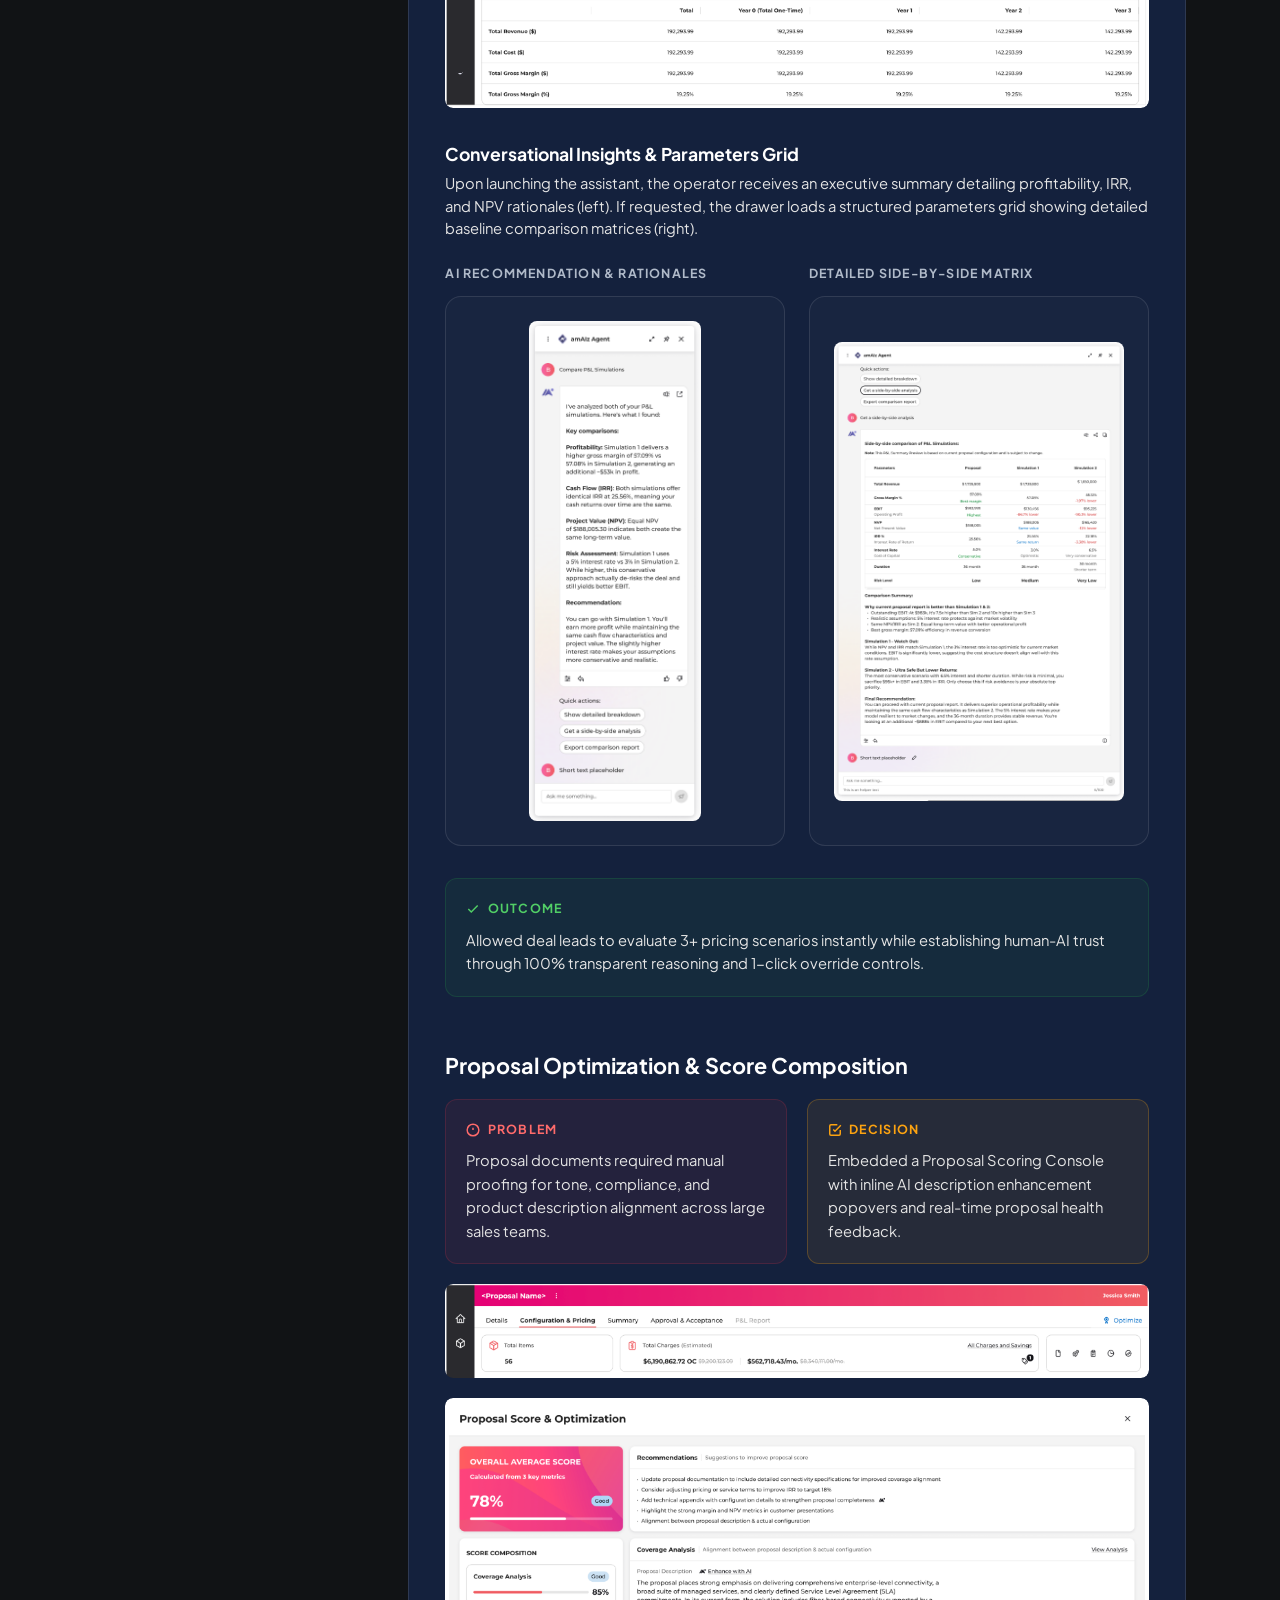
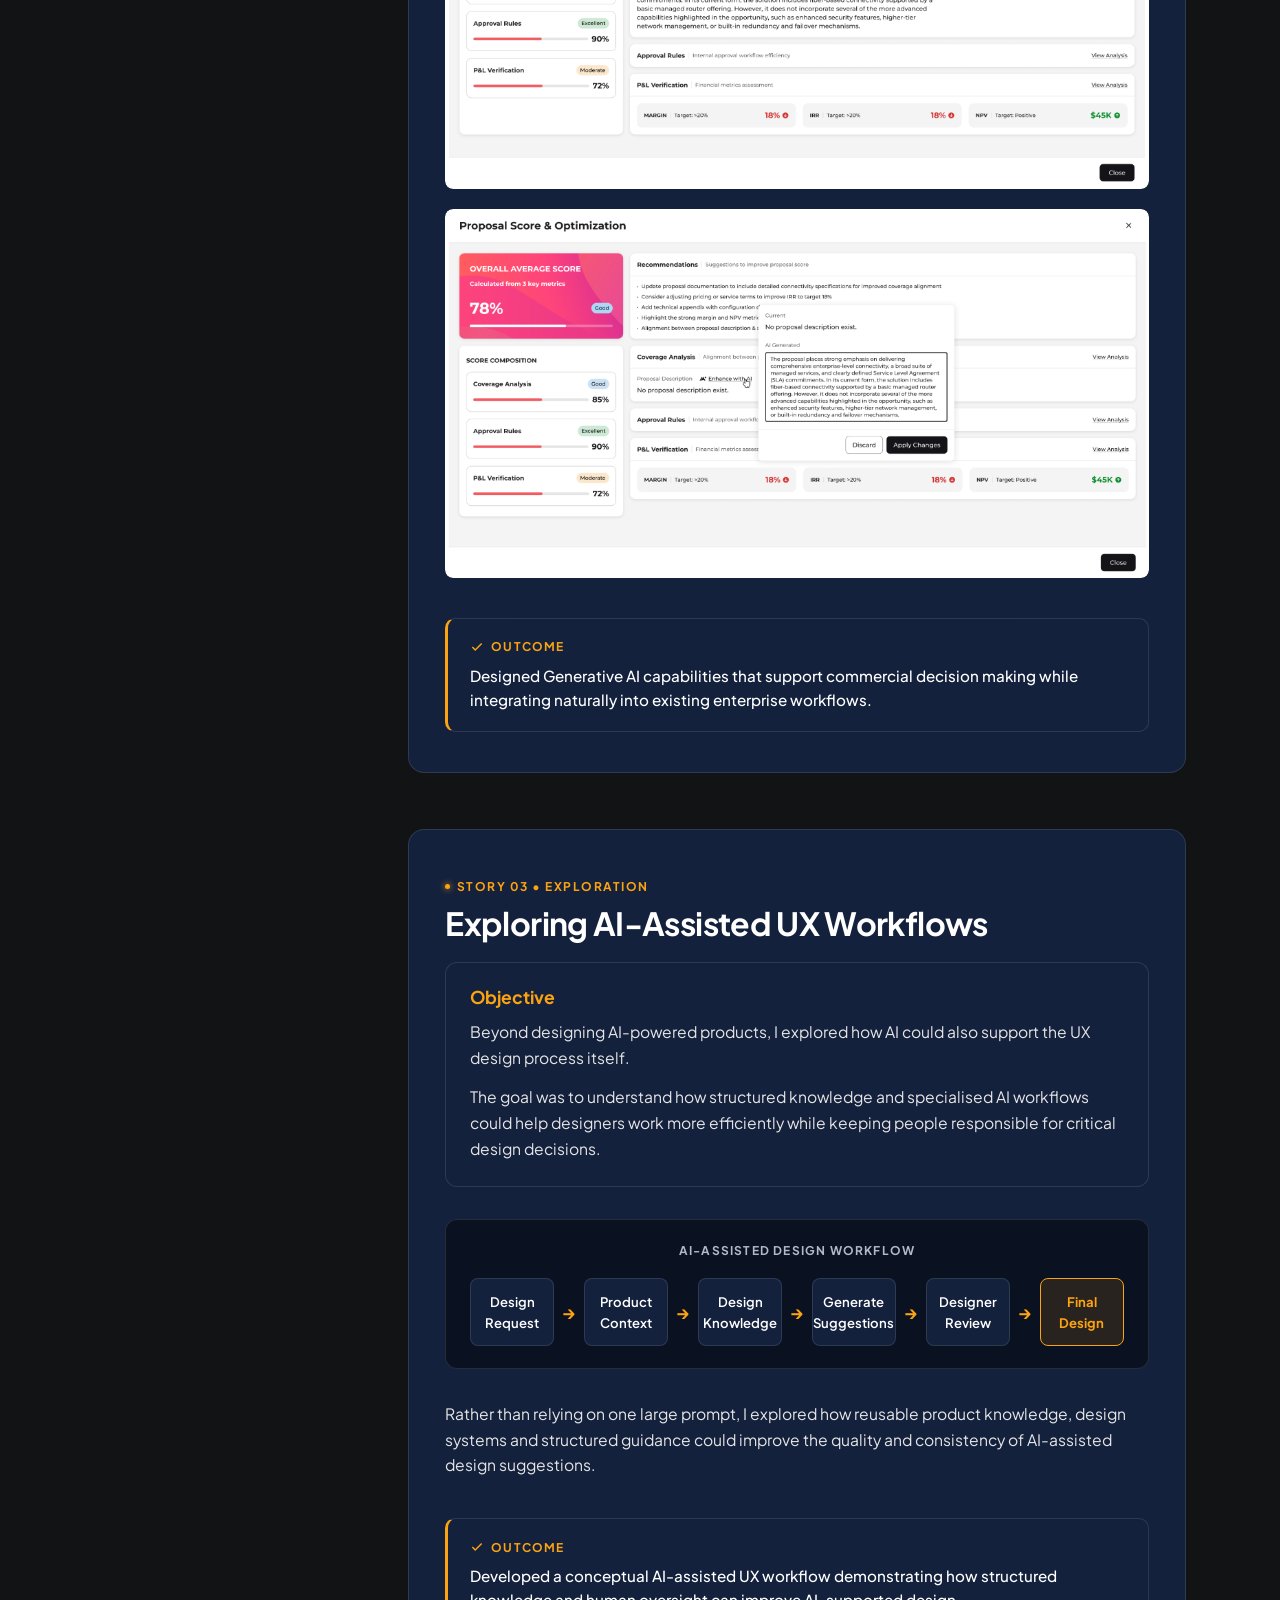
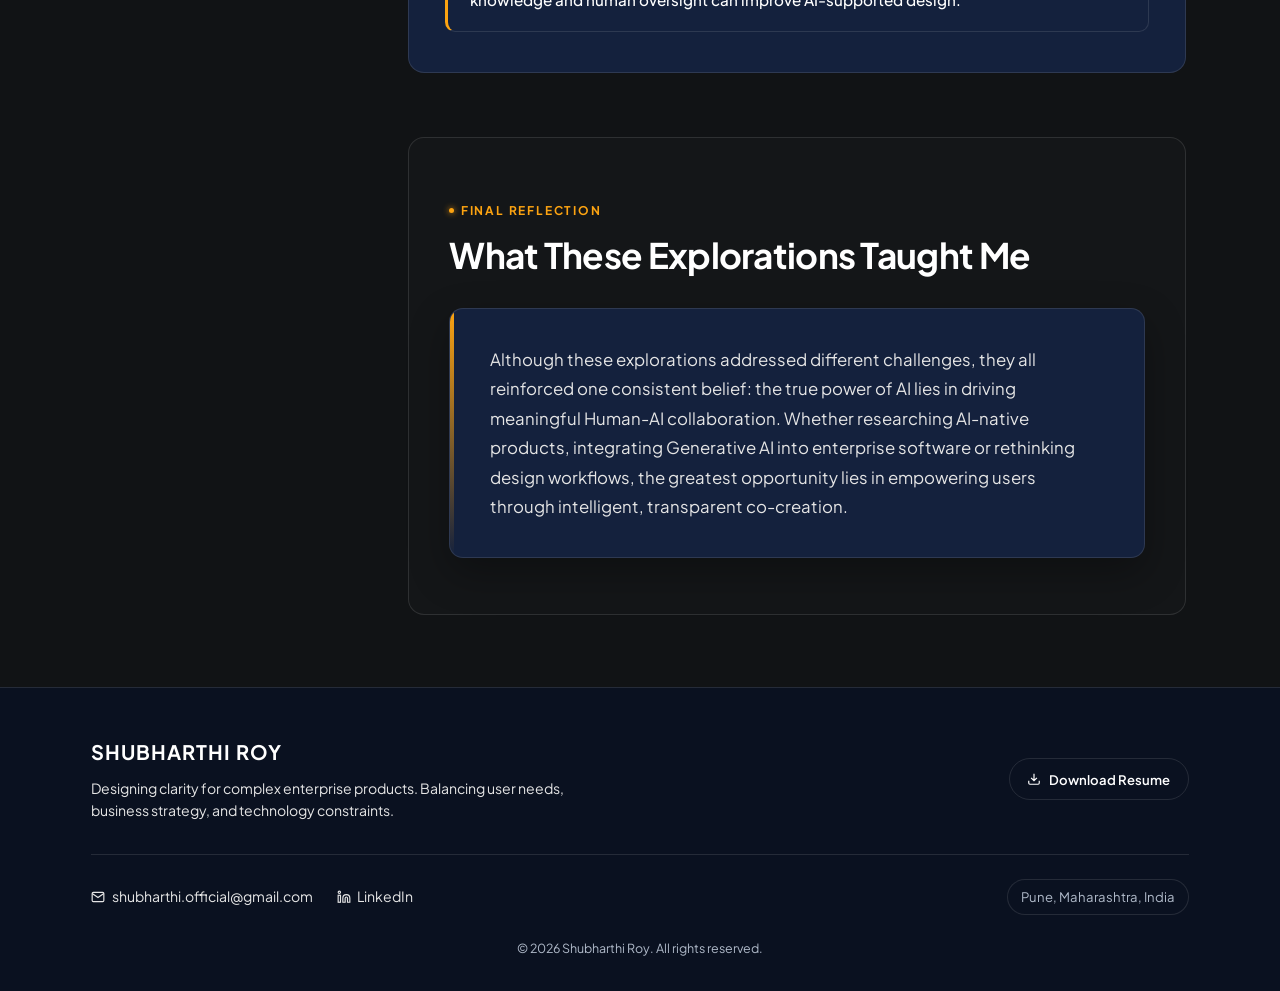
==== commit 4a8aba7d: "Homepage" ====
--- a/agentic-workflows.html
+++ b/agentic-workflows.html
@@ -19,10 +19,10 @@
         document.documentElement.setAttribute('data-theme', theme);
     </script>
     <!-- CSS Links -->
-    <link rel="stylesheet" href="css/style.css?v=29.0">
-    <link rel="stylesheet" href="css/story.css?v=29.0">
-    <link rel="stylesheet" href="css/v2-motion.css?v=29.0">
-    <link rel="stylesheet" href="css/case-study-ai.css?v=29.0">
+    <link rel="stylesheet" href="css/style.css?v=36.0">
+    <link rel="stylesheet" href="css/story.css?v=36.0">
+    <link rel="stylesheet" href="css/v2-motion.css?v=36.0">
+    <link rel="stylesheet" href="css/case-study-ai.css?v=36.0">
 
     <script type="text/javascript">
         (function(c,l,a,r,i,t,y){
@@ -1140,9 +1140,9 @@
     </script>
 
     <!-- JS Scripts -->
-    <script src="js/app.js?v=29.0"></script>
-    <script src="js/story.js?v=29.0"></script>
-    <script src="js/cred-motion.js?v=29.0"></script>
-    <script src="js/case-study-ai.js?v=29.0"></script>
+    <script src="js/app.js?v=36.0"></script>
+    <script src="js/story.js?v=36.0"></script>
+    <script src="js/cred-motion.js?v=36.0"></script>
+    <script src="js/case-study-ai.js?v=36.0"></script>
 </body>
 </html>
--- a/css/style.css
+++ b/css/style.css
@@ -197,16 +197,16 @@
     display: flex;
     justify-content: space-between;
     align-items: center;
-    backdrop-filter: blur(15px);
-    -webkit-backdrop-filter: blur(15px);
-    background: rgba(11, 13, 16, 0.85);
+    backdrop-filter: blur(16px);
+    -webkit-backdrop-filter: blur(16px);
+    background: linear-gradient(270deg, rgba(8, 13, 26, 0.98) 0%, rgba(20, 33, 61, 0.9) 50%, rgba(17, 19, 21, 0.82) 100%) !important;
     border-bottom: 1px solid var(--card-border);
     transition: background 0.4s ease, border-bottom 0.4s ease;
     box-sizing: border-box;
 }
 
 [data-theme="light"] .header-main-nav {
-    background: rgba(247, 246, 242, 0.92) !important;
+    background: linear-gradient(270deg, rgba(225, 218, 206, 0.95) 0%, rgba(240, 235, 225, 0.92) 50%, rgba(255, 255, 255, 0.95) 100%) !important;
     border-bottom-color: var(--card-border) !important;
 }
 
@@ -2263,7 +2263,7 @@
    LIGHT MODE COMPONENT OVERRIDES (STYLE.CSS)
    ========================================================= */
 [data-theme="light"] header {
-    background: rgba(247, 246, 242, 0.88);
+    background: linear-gradient(270deg, rgba(225, 218, 206, 0.95) 0%, rgba(240, 235, 225, 0.92) 50%, rgba(255, 255, 255, 0.95) 100%) !important;
     border-bottom: 1px solid var(--card-border);
 }
 
@@ -2348,29 +2348,29 @@
 }
 
 /* =========================================================
-   UNIVERSAL ORANGE CTA BUTTON TEXT COLOR (WHITE)
+   LIGHT MODE ORANGE CTA BUTTON TEXT COLOR (WHITE)
    ========================================================= */
-.btn-primary,
-.v2-btn-primary,
-.pwd-btn-submit,
-.segment-tab-btn.active,
-.action-btn-primary,
-.cta-btn-primary,
-.btn-ask-ai-submit,
-[style*="background: var(--accent-gold)"],
-[style*="background:#fca311"],
-[style*="background:#ef8354"],
-[style*="background:#d97706"],
-[style*="background: #fca311"],
-[style*="background: #ef8354"],
-[style*="background: #d97706"],
-[style*="background-color: var(--accent-gold)"],
-[style*="background-color:#fca311"],
-[style*="background-color:#ef8354"],
-[style*="background-color:#d97706"],
-[style*="background-color: #fca311"],
-[style*="background-color: #ef8354"],
-[style*="background-color: #d97706"] {
+[data-theme="light"] .btn-primary,
+[data-theme="light"] .v2-btn-primary,
+[data-theme="light"] .pwd-btn-submit,
+[data-theme="light"] .segment-tab-btn.active,
+[data-theme="light"] .action-btn-primary,
+[data-theme="light"] .cta-btn-primary,
+[data-theme="light"] .btn-ask-ai-submit,
+[data-theme="light"] [style*="background: var(--accent-gold)"],
+[data-theme="light"] [style*="background:#fca311"],
+[data-theme="light"] [style*="background:#ef8354"],
+[data-theme="light"] [style*="background:#d97706"],
+[data-theme="light"] [style*="background: #fca311"],
+[data-theme="light"] [style*="background: #ef8354"],
+[data-theme="light"] [style*="background: #d97706"],
+[data-theme="light"] [style*="background-color: var(--accent-gold)"],
+[data-theme="light"] [style*="background-color:#fca311"],
+[data-theme="light"] [style*="background-color:#ef8354"],
+[data-theme="light"] [style*="background-color:#d97706"],
+[data-theme="light"] [style*="background-color: #fca311"],
+[data-theme="light"] [style*="background-color: #ef8354"],
+[data-theme="light"] [style*="background-color: #d97706"] {
     color: #ffffff !important;
     font-weight: 700 !important;
 }
--- a/css/story.css
+++ b/css/story.css
@@ -30,14 +30,14 @@
 
 /* --- Header Override --- */
 [data-theme="dark"] .story-detail-page header {
-    background: rgba(17, 19, 21, 0.85);
-    backdrop-filter: blur(15px);
-    -webkit-backdrop-filter: blur(15px);
+    background: linear-gradient(270deg, rgba(8, 13, 26, 0.98) 0%, rgba(20, 33, 61, 0.9) 50%, rgba(17, 19, 21, 0.82) 100%) !important;
+    backdrop-filter: blur(16px);
+    -webkit-backdrop-filter: blur(16px);
     border-bottom: 1px solid var(--card-border);
 }
 
 [data-theme="light"] .story-detail-page header {
-    background: rgba(247, 246, 242, 0.92) !important;
+    background: linear-gradient(270deg, rgba(225, 218, 206, 0.95) 0%, rgba(240, 235, 225, 0.92) 50%, rgba(255, 255, 255, 0.95) 100%) !important;
     backdrop-filter: blur(16px) !important;
     -webkit-backdrop-filter: blur(16px) !important;
     border-bottom: 1px solid var(--card-border) !important;
--- a/css/v2-motion.css
+++ b/css/v2-motion.css
@@ -131,9 +131,104 @@
     }
 }
 
-.hero.v2-section .v2-container {
+/* --- HERO ADDITIONS: THROBBING STATUS PILL & BACKGROUND GEOMETRIC ART --- */
+
+/* 1. Senior Availability Status Pill */
+.hero-status-pill {
+    display: inline-flex;
+    align-items: center;
+    gap: 0.6rem;
+    font-size: 0.82rem;
+    font-weight: 500;
+    color: var(--text-secondary);
+    margin-top: 0.25rem;
+    margin-bottom: 1.25rem;
+    padding: 0.42rem 1.05rem;
+    background: linear-gradient(90deg, rgba(16, 185, 129, 0.22) 0%, rgba(20, 33, 61, 0.55) 60%, rgba(20, 33, 61, 0.25) 100%);
+    border: 1px solid rgba(16, 185, 129, 0.3);
+    border-radius: 100px;
+    letter-spacing: 0.2px;
+    backdrop-filter: blur(10px);
+}
+
+[data-theme="light"] .hero-status-pill {
+    background: linear-gradient(90deg, rgba(16, 185, 129, 0.16) 0%, rgba(247, 246, 242, 0.85) 60%, rgba(255, 255, 255, 0.95) 100%) !important;
+    border: 1px solid rgba(16, 185, 129, 0.3) !important;
+    color: #1e293b !important;
+    box-shadow: 0 4px 14px rgba(0, 0, 0, 0.03) !important;
+}
+
+.status-throb-dot {
+    width: 8px;
+    height: 8px;
+    border-radius: 50%;
+    background-color: #10b981;
+    display: inline-block;
+    animation: throbPulse 2.2s infinite ease-in-out;
+}
+
+@keyframes throbPulse {
+    0%, 100% {
+        transform: scale(1);
+        box-shadow: 0 0 0 0 rgba(16, 185, 129, 0.7);
+    }
+    50% {
+        transform: scale(1.35);
+        box-shadow: 0 0 0 7px rgba(16, 185, 129, 0);
+    }
+}
+
+/* 2. Background Geometric Visual Overlay (Complexity to Clarity) */
+.hero-bg-geometric {
+    position: absolute;
+    right: -2%;
+    top: 50%;
+    transform: translateY(-50%);
+    width: 65vw;
+    max-width: 900px;
+    height: 100%;
+    pointer-events: none;
+    z-index: 0;
+    overflow: hidden;
+    opacity: 0.75;
+}
+
+.hero-bg-svg {
     width: 100%;
-}
+    height: 100%;
+}
+
+/* SVG Vector Styles - Dark Mode Art Direction */
+.geom-stroke { stroke: rgba(255, 255, 255, 0.08); stroke-width: 1; fill: none; }
+.geom-stroke-dash { stroke: rgba(255, 255, 255, 0.06); stroke-dasharray: 4 4; stroke-width: 1; fill: none; }
+.geom-dim { opacity: 0.35; }
+.geom-mid { opacity: 0.65; }
+.geom-accent { stroke: rgba(252, 163, 17, 0.25); stroke-width: 1.2; fill: none; }
+.geom-dot { fill: rgba(252, 163, 17, 0.4); }
+
+.geom-curve-line { stroke: rgba(252, 163, 17, 0.18); stroke-width: 1.2; fill: none; }
+.geom-circle-outer { stroke: rgba(255, 255, 255, 0.05); stroke-width: 1; fill: none; }
+.geom-circle-mid { stroke: rgba(20, 33, 61, 0.45); stroke-width: 1.2; fill: none; }
+.geom-circle-inner { stroke: rgba(252, 163, 17, 0.22); stroke-width: 1.2; fill: none; }
+.geom-circle-core { stroke: rgba(252, 163, 17, 0.35); stroke-width: 1.5; fill: none; }
+.geom-circle-top { stroke: rgba(255, 255, 255, 0.05); stroke-width: 1; fill: none; }
+.geom-circle-top-inner { stroke: rgba(252, 163, 17, 0.15); stroke-width: 1; fill: none; }
+.geom-aligned { stroke: rgba(255, 255, 255, 0.08); stroke-width: 1; fill: none; }
+
+/* SVG Vector Styles - Light Mode Dedicated Art Direction */
+[data-theme="light"] .geom-stroke { stroke: rgba(20, 33, 61, 0.1) !important; }
+[data-theme="light"] .geom-stroke-dash { stroke: rgba(20, 33, 61, 0.08) !important; }
+[data-theme="light"] .geom-accent { stroke: rgba(217, 119, 6, 0.3) !important; stroke-width: 1.2 !important; }
+[data-theme="light"] .geom-dot { fill: rgba(217, 119, 6, 0.5) !important; }
+
+[data-theme="light"] .geom-curve-line { stroke: rgba(217, 119, 6, 0.25) !important; }
+[data-theme="light"] .geom-circle-outer { stroke: rgba(20, 33, 61, 0.08) !important; }
+[data-theme="light"] .geom-circle-mid { stroke: rgba(20, 33, 61, 0.12) !important; }
+[data-theme="light"] .geom-circle-inner { stroke: rgba(217, 119, 6, 0.25) !important; }
+[data-theme="light"] .geom-circle-core { stroke: rgba(217, 119, 6, 0.4) !important; }
+[data-theme="light"] .geom-circle-top { stroke: rgba(20, 33, 61, 0.06) !important; }
+[data-theme="light"] .geom-circle-top-inner { stroke: rgba(217, 119, 6, 0.2) !important; }
+[data-theme="light"] .geom-aligned { stroke: rgba(20, 33, 61, 0.1) !important; }
 
 .hero-title {
     margin-bottom: 0.85rem;
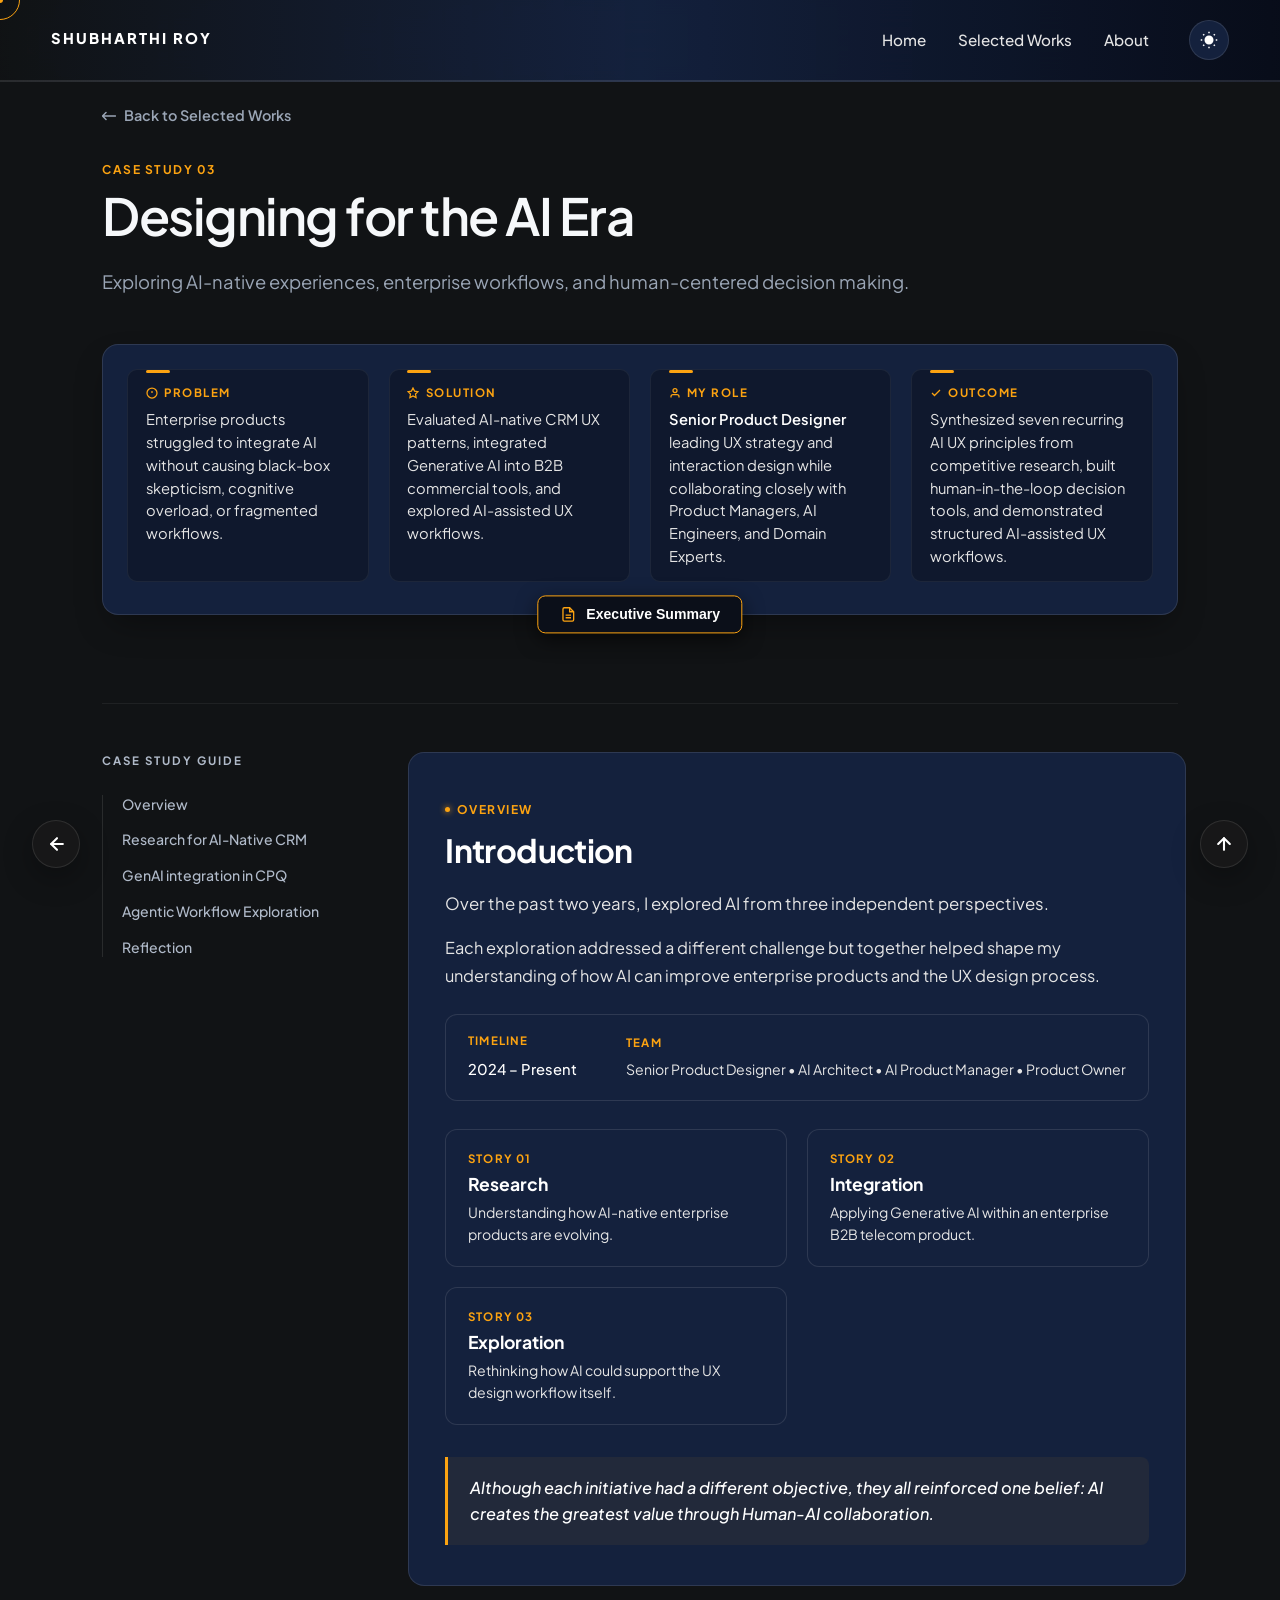
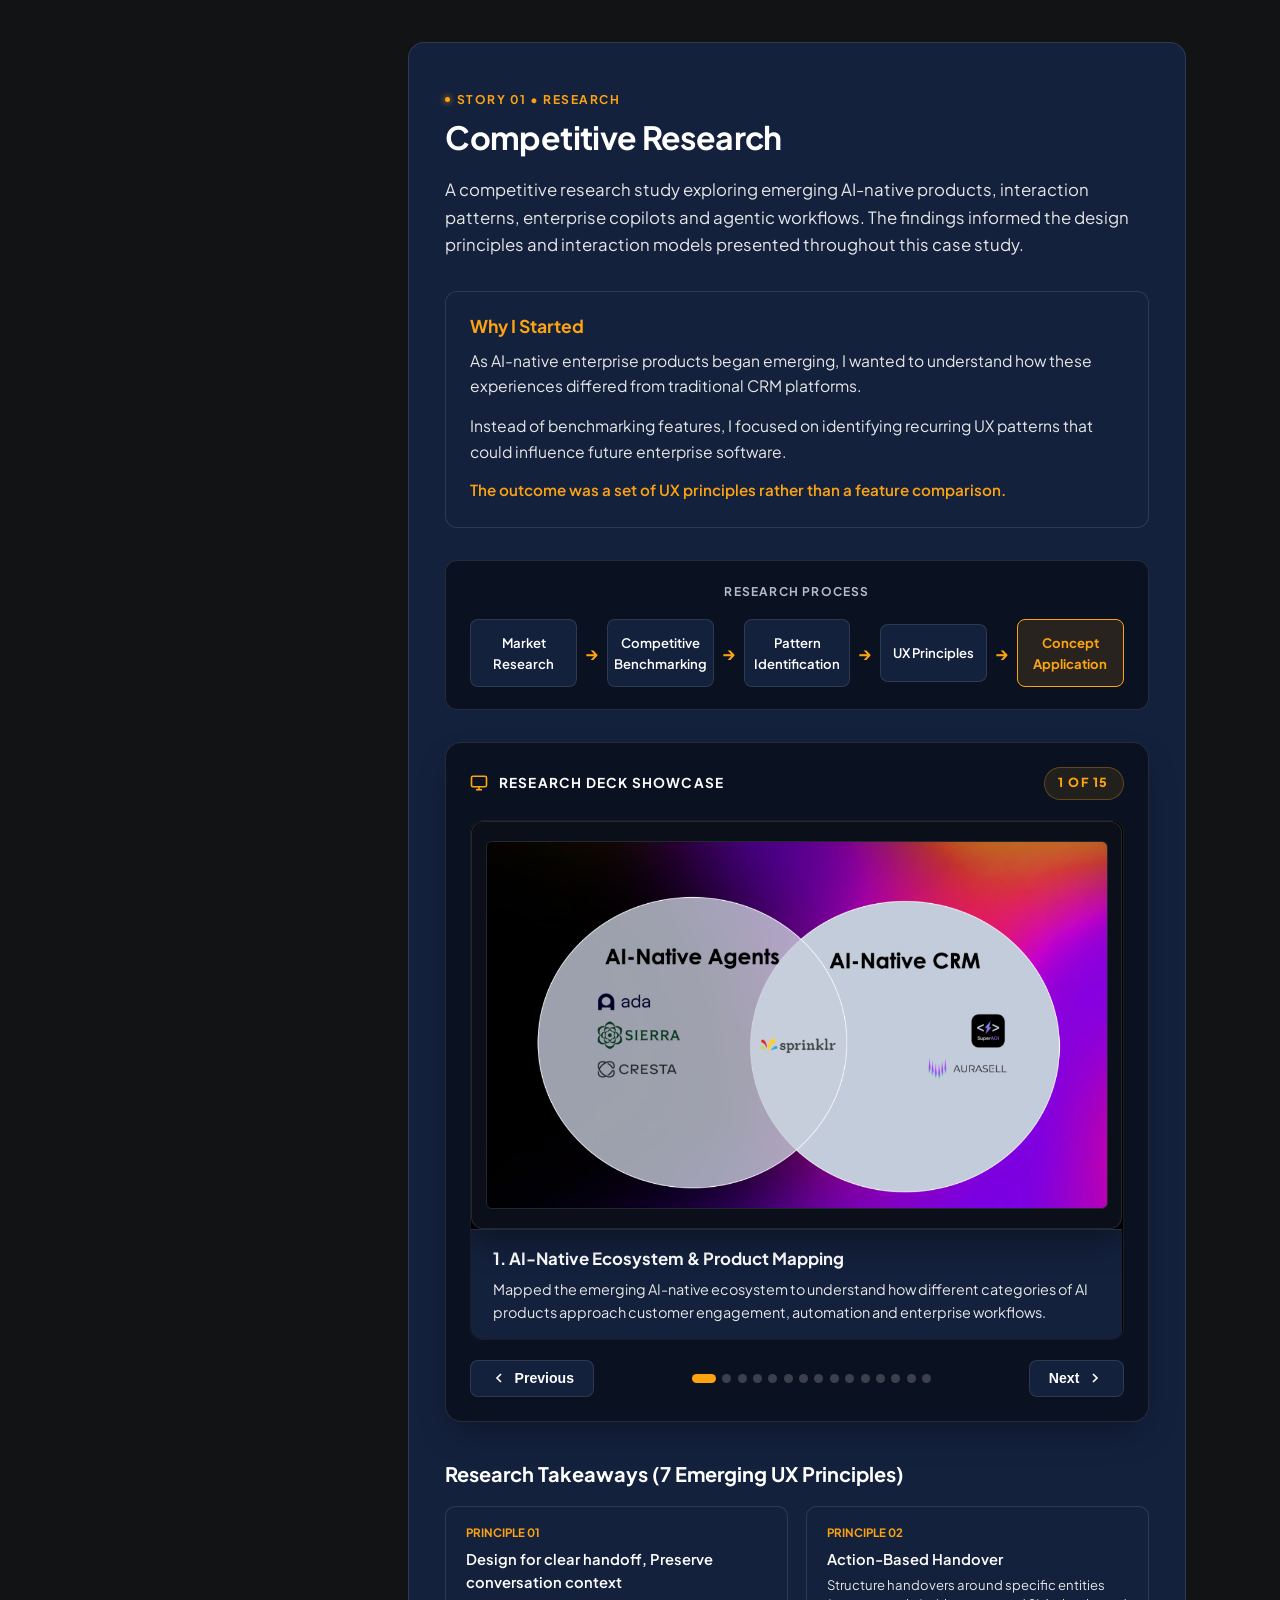
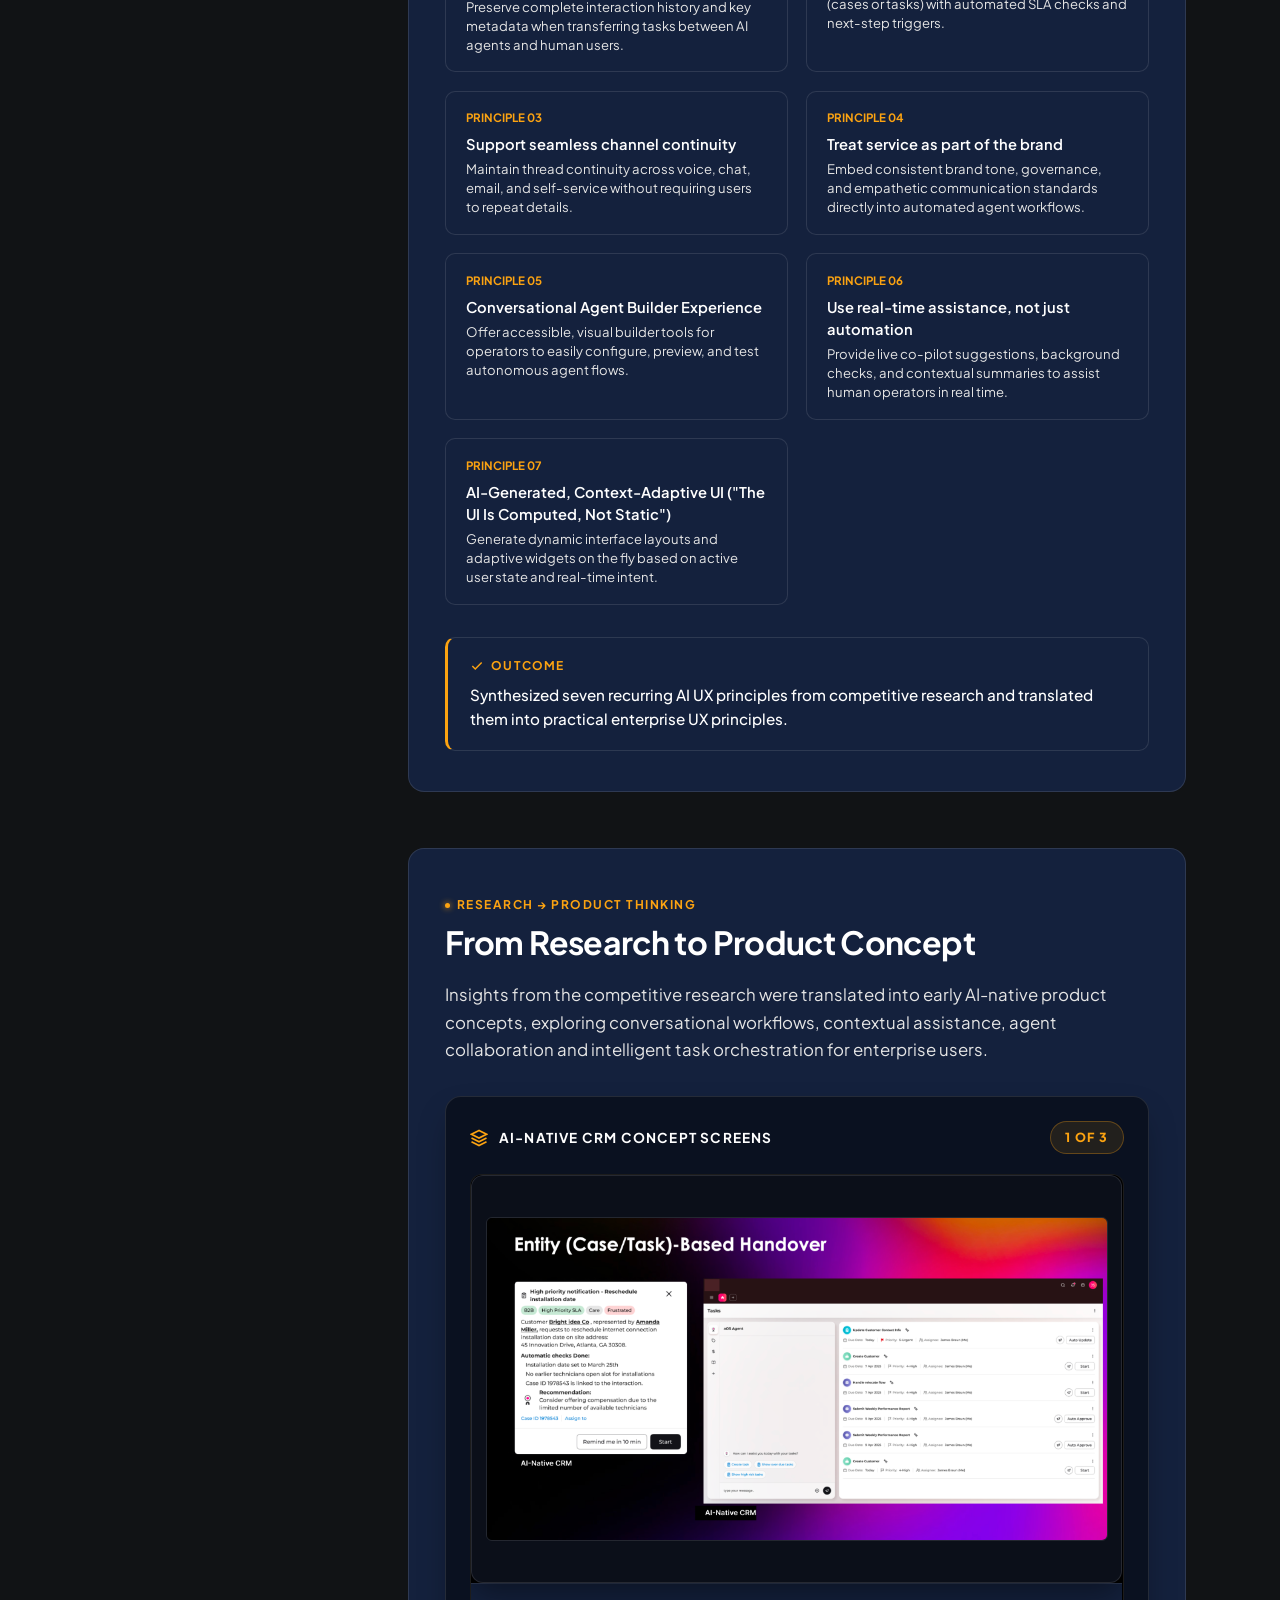
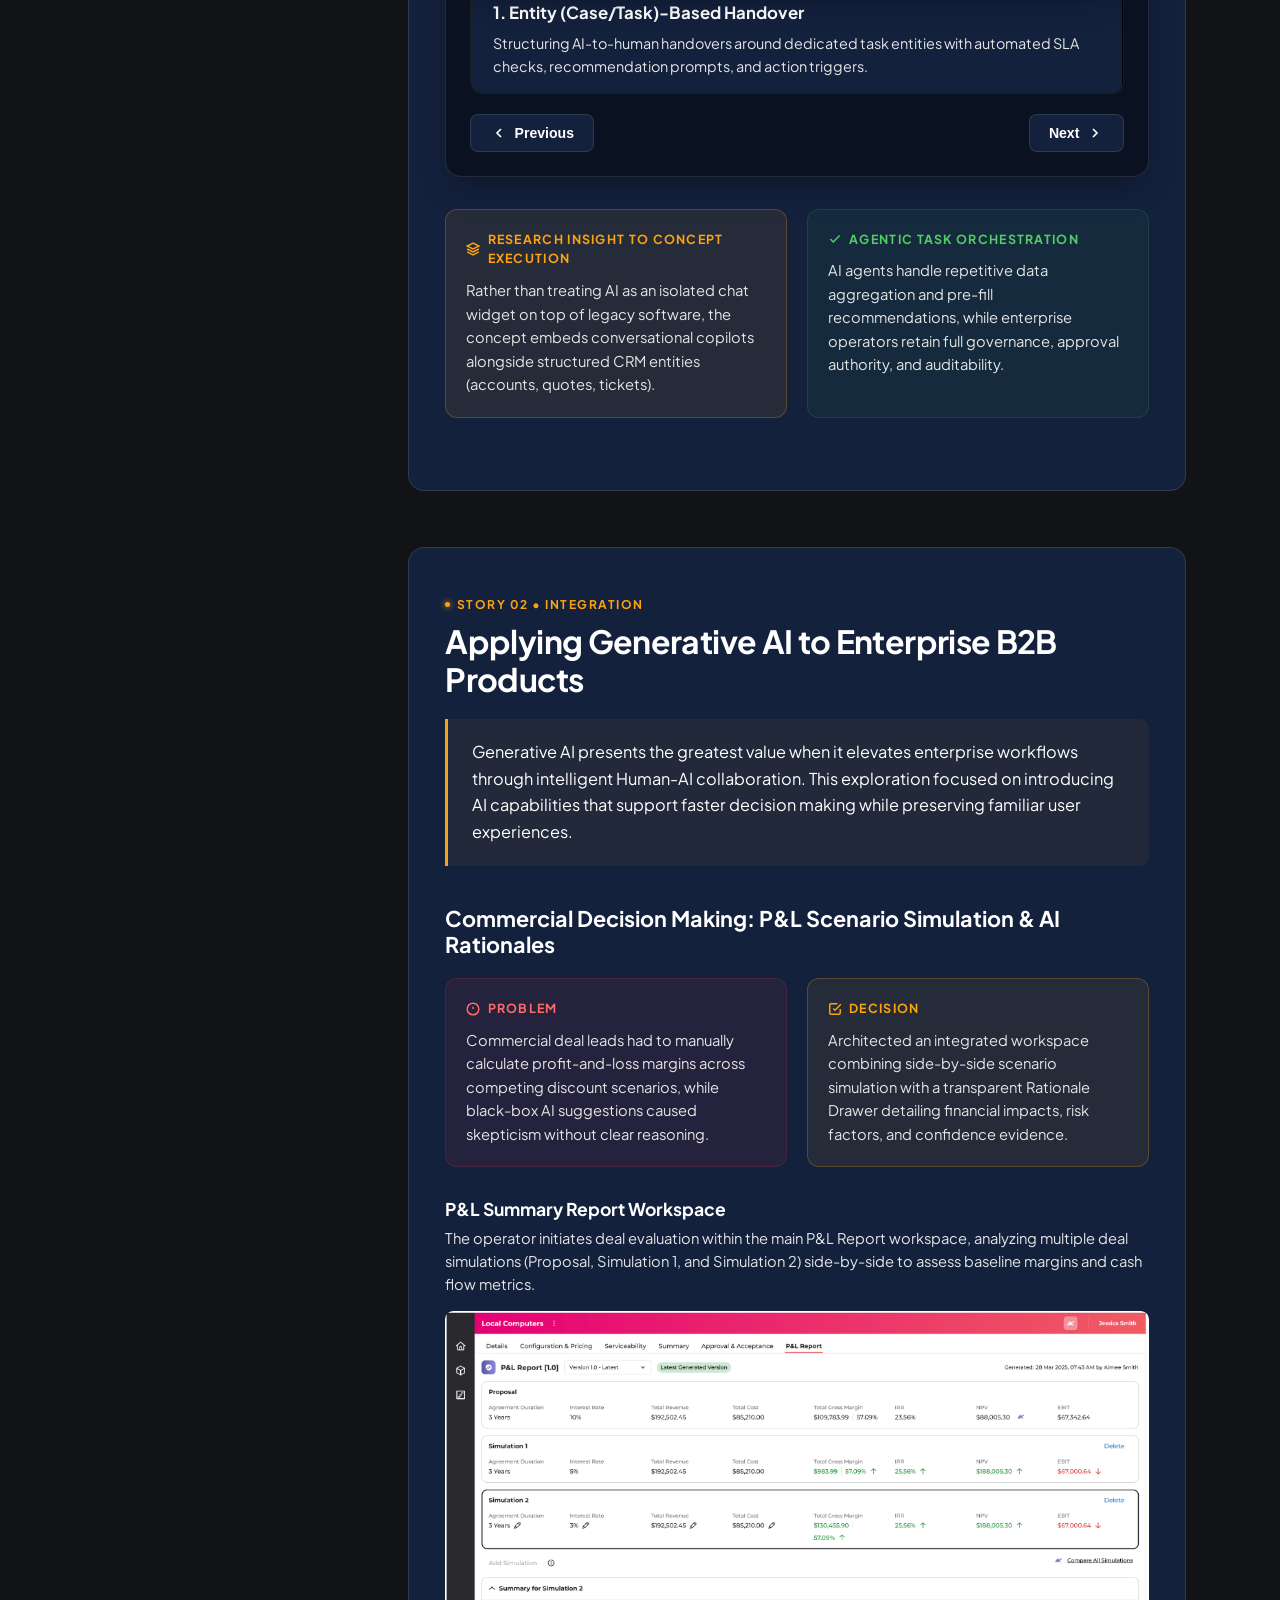
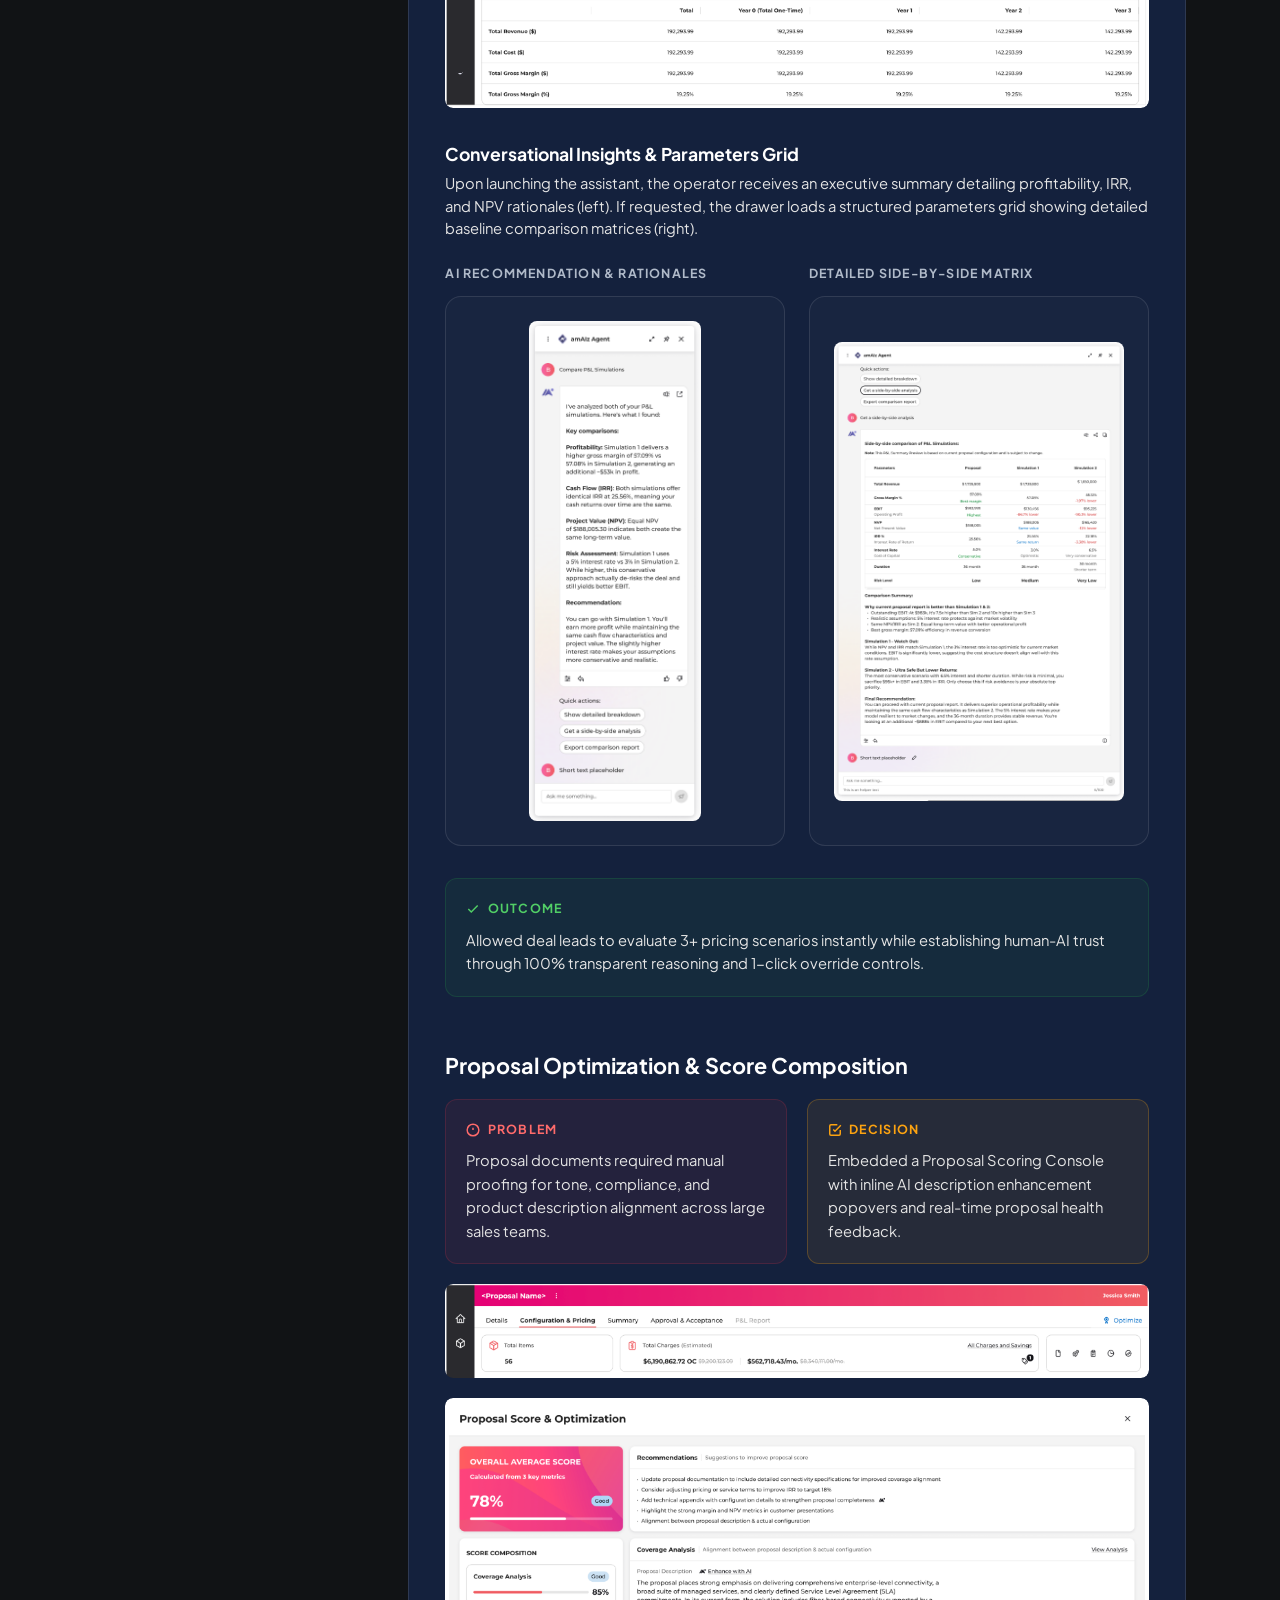
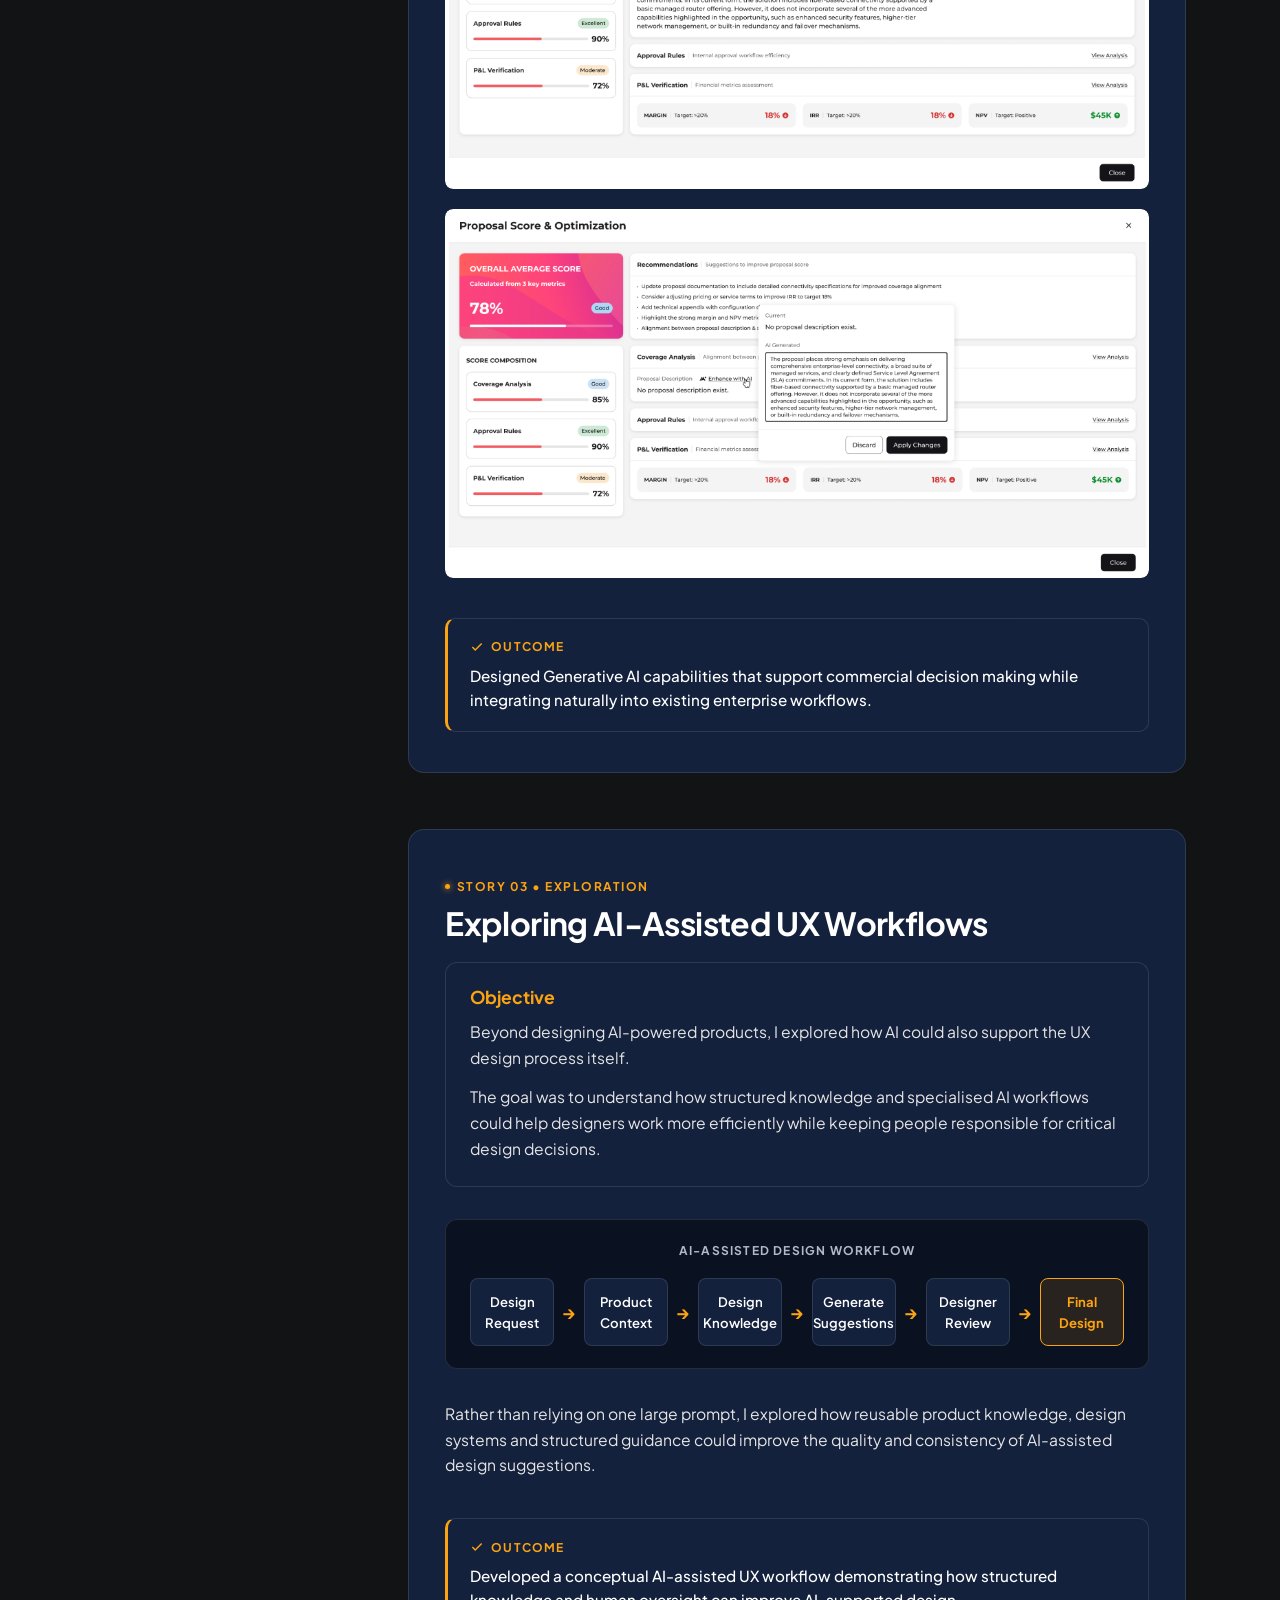
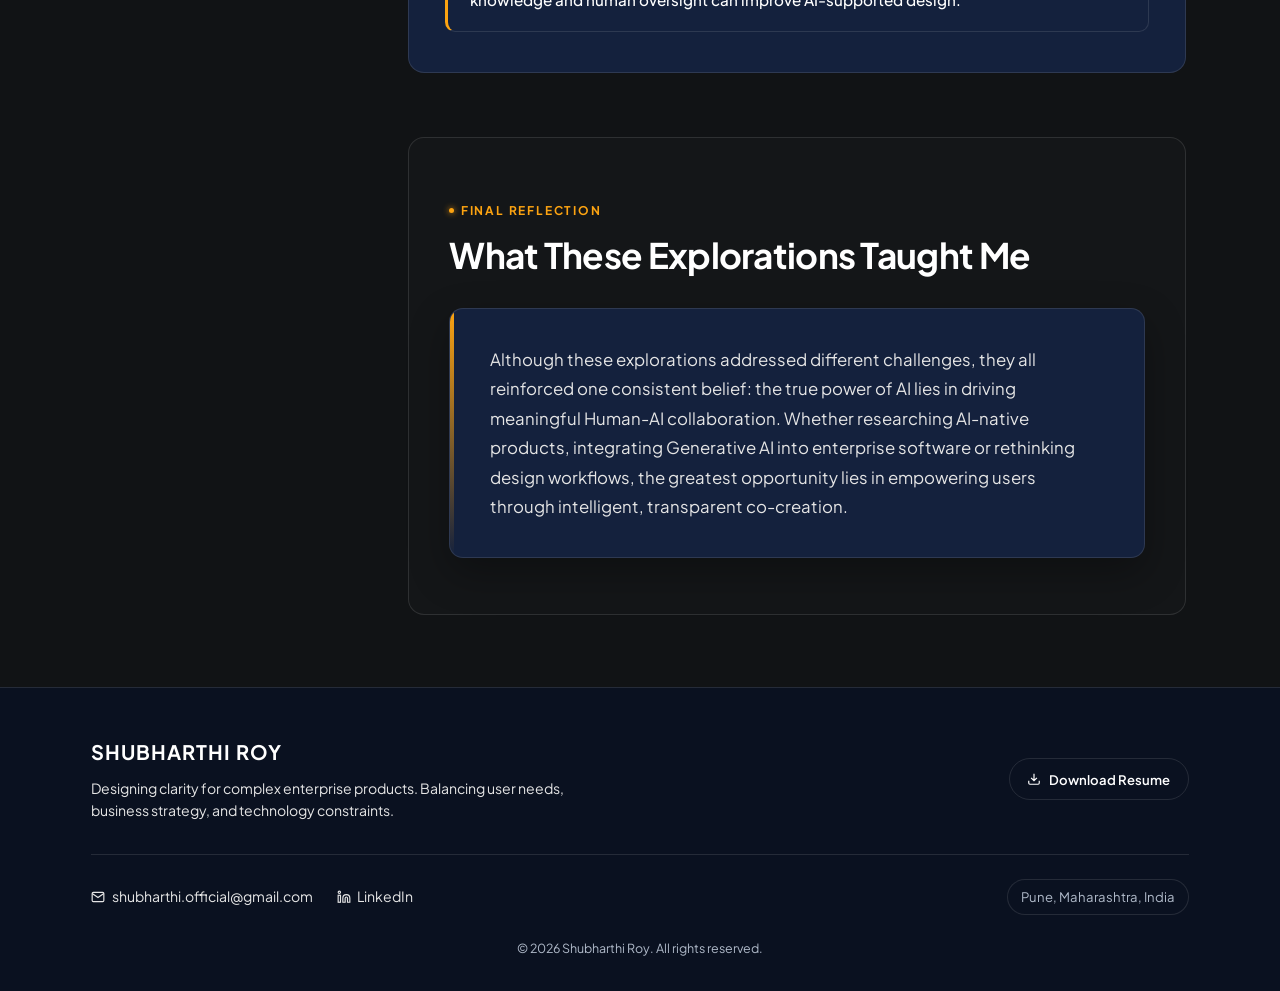
==== commit 42a0eae8: "Additional Info" ====
--- a/agentic-workflows.html
+++ b/agentic-workflows.html
@@ -19,10 +19,10 @@
         document.documentElement.setAttribute('data-theme', theme);
     </script>
     <!-- CSS Links -->
-    <link rel="stylesheet" href="css/style.css?v=36.0">
-    <link rel="stylesheet" href="css/story.css?v=36.0">
-    <link rel="stylesheet" href="css/v2-motion.css?v=36.0">
-    <link rel="stylesheet" href="css/case-study-ai.css?v=36.0">
+    <link rel="stylesheet" href="css/style.css?v=38.0">
+    <link rel="stylesheet" href="css/story.css?v=38.0">
+    <link rel="stylesheet" href="css/v2-motion.css?v=38.0">
+    <link rel="stylesheet" href="css/case-study-ai.css?v=38.0">
 
     <script type="text/javascript">
         (function(c,l,a,r,i,t,y){
@@ -1140,9 +1140,9 @@
     </script>
 
     <!-- JS Scripts -->
-    <script src="js/app.js?v=36.0"></script>
-    <script src="js/story.js?v=36.0"></script>
-    <script src="js/cred-motion.js?v=36.0"></script>
-    <script src="js/case-study-ai.js?v=36.0"></script>
+    <script src="js/app.js?v=38.0"></script>
+    <script src="js/story.js?v=38.0"></script>
+    <script src="js/cred-motion.js?v=38.0"></script>
+    <script src="js/case-study-ai.js?v=38.0"></script>
 </body>
 </html>
--- a/css/case-study-ai.css
+++ b/css/case-study-ai.css
@@ -1007,3 +1007,17 @@
     border-color: var(--accent-gold) !important;
     background: #faf8f5 !important;
 }
+
+[data-theme="light"] .ai-msg.ai-a .ai-msg-bubble {
+    background: #faf8f5 !important;
+    border: 1px solid rgba(20, 33, 61, 0.12) !important;
+    color: #11161d !important;
+    box-shadow: 0 4px 12px rgba(0, 0, 0, 0.03) !important;
+}
+
+[data-theme="light"] .ai-msg.user-q .ai-msg-bubble {
+    background: var(--accent-gold) !important;
+    color: #ffffff !important;
+    font-weight: 700 !important;
+    box-shadow: 0 4px 12px rgba(217, 119, 6, 0.2) !important;
+}
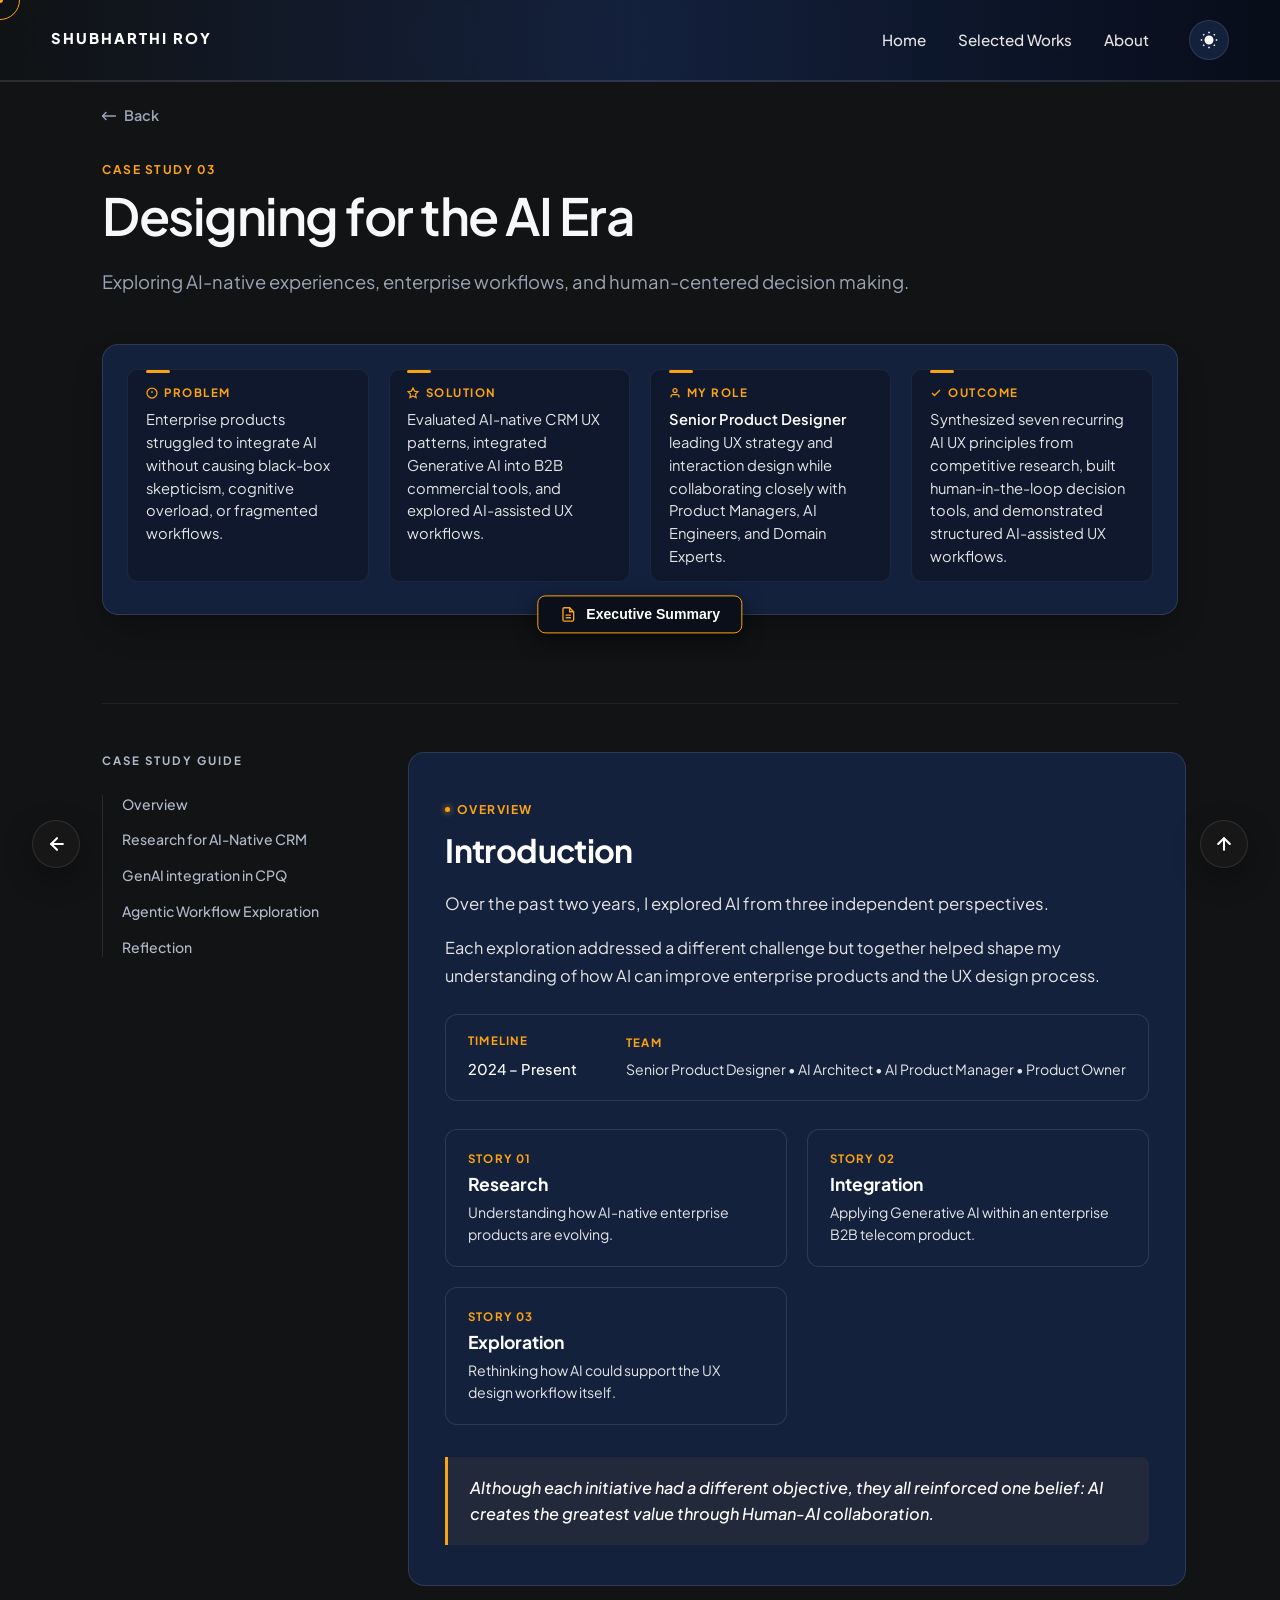
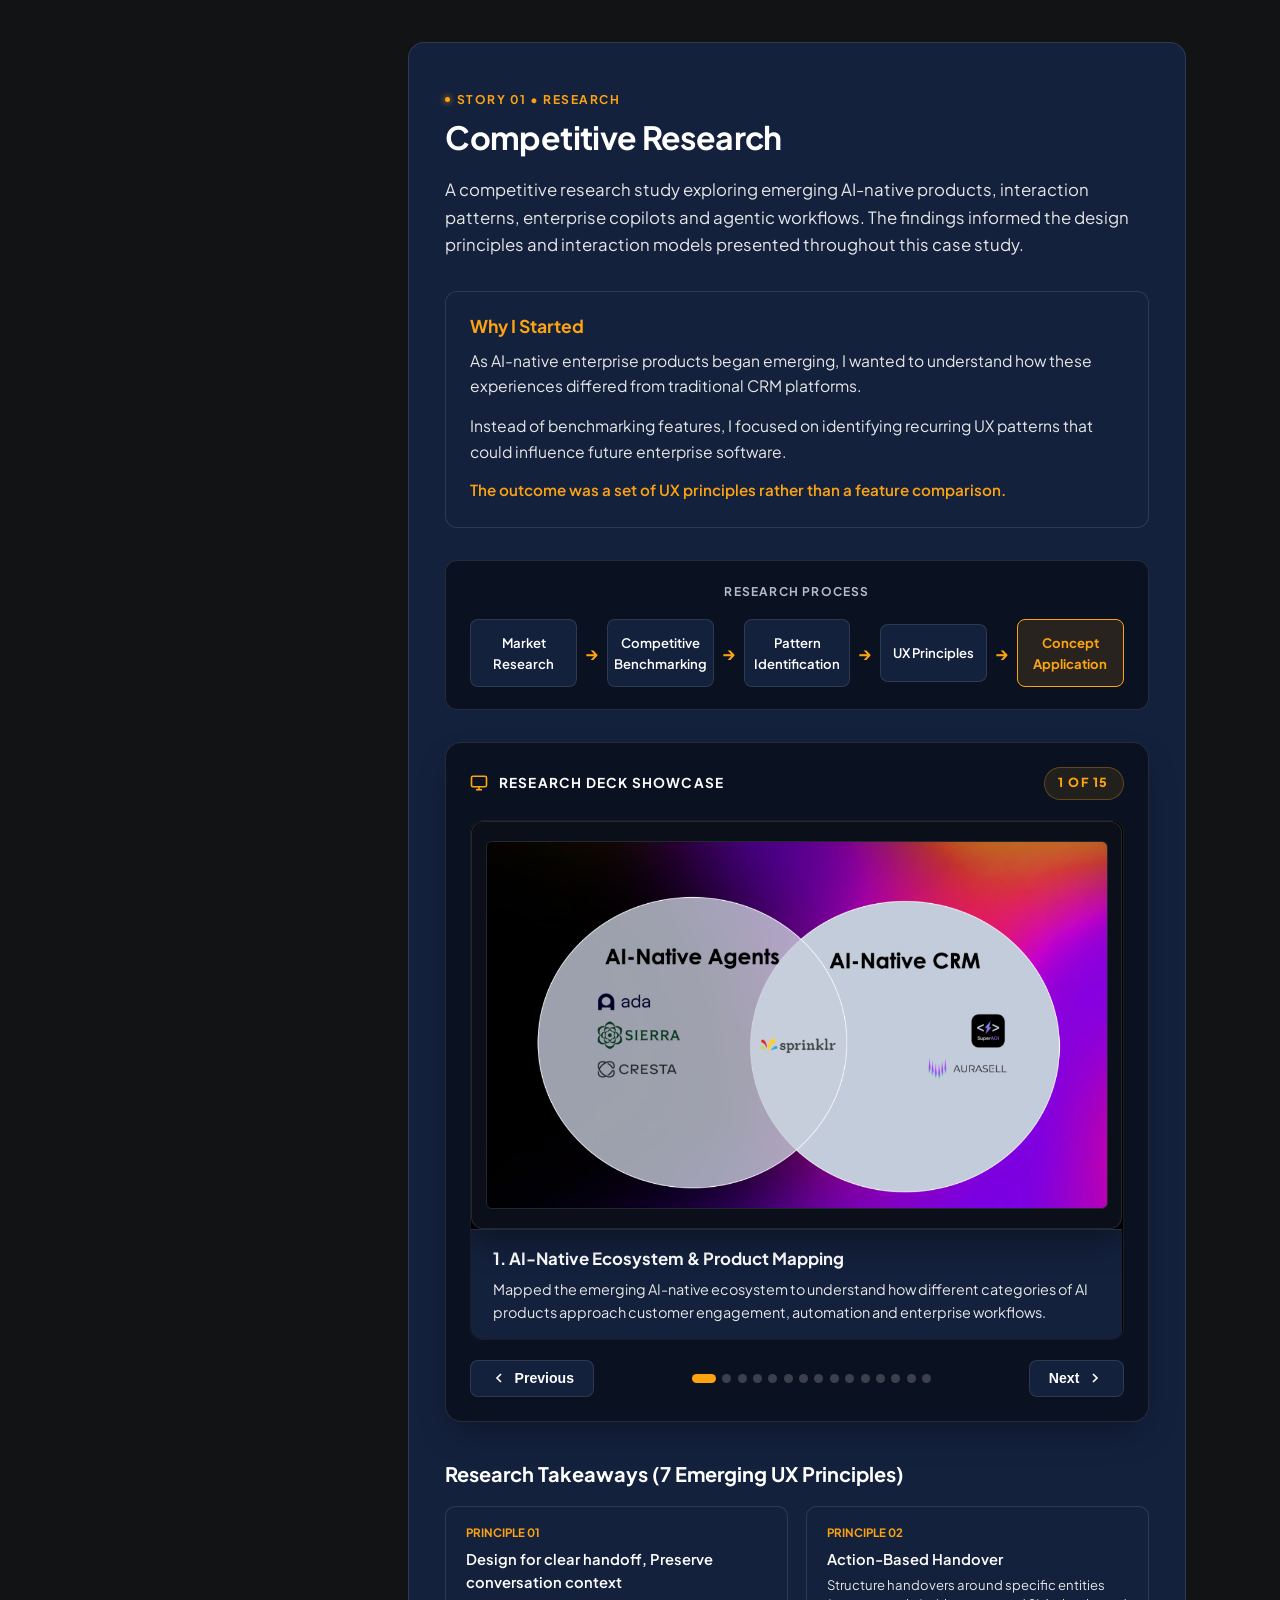
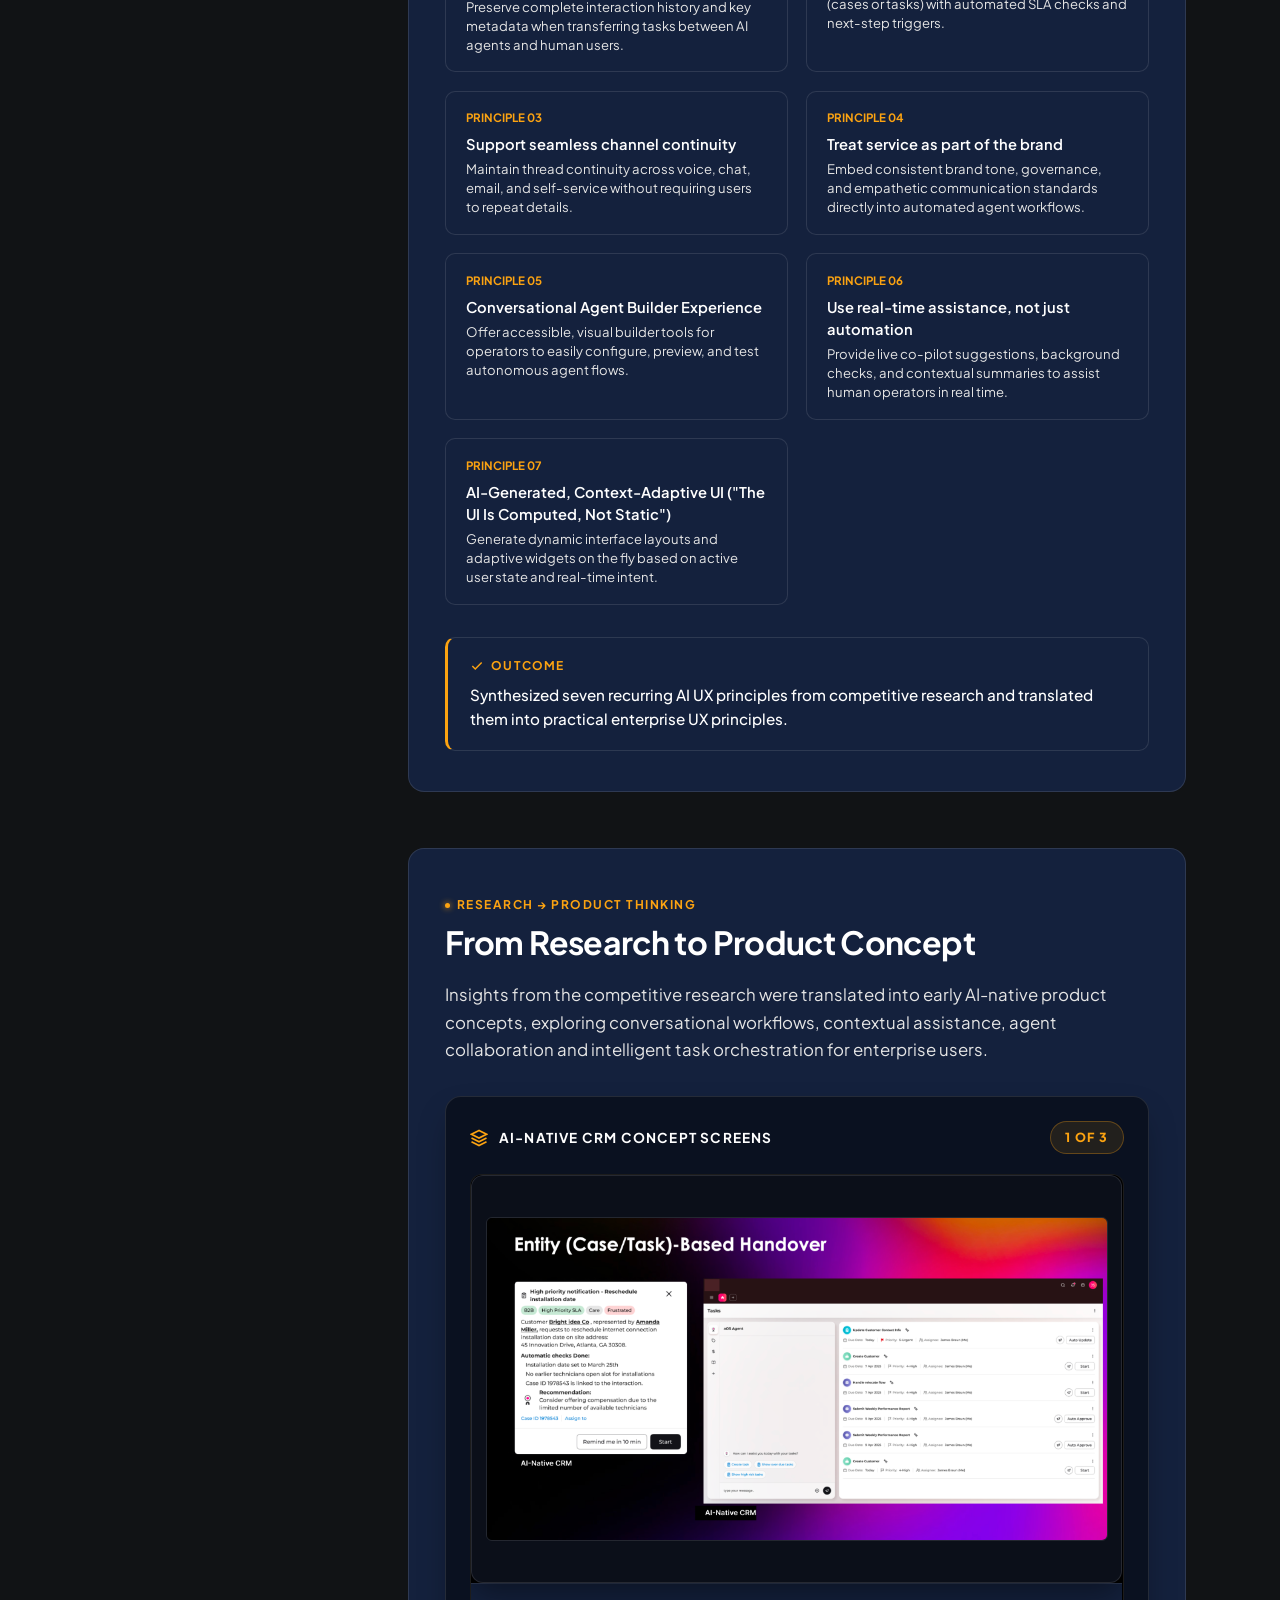
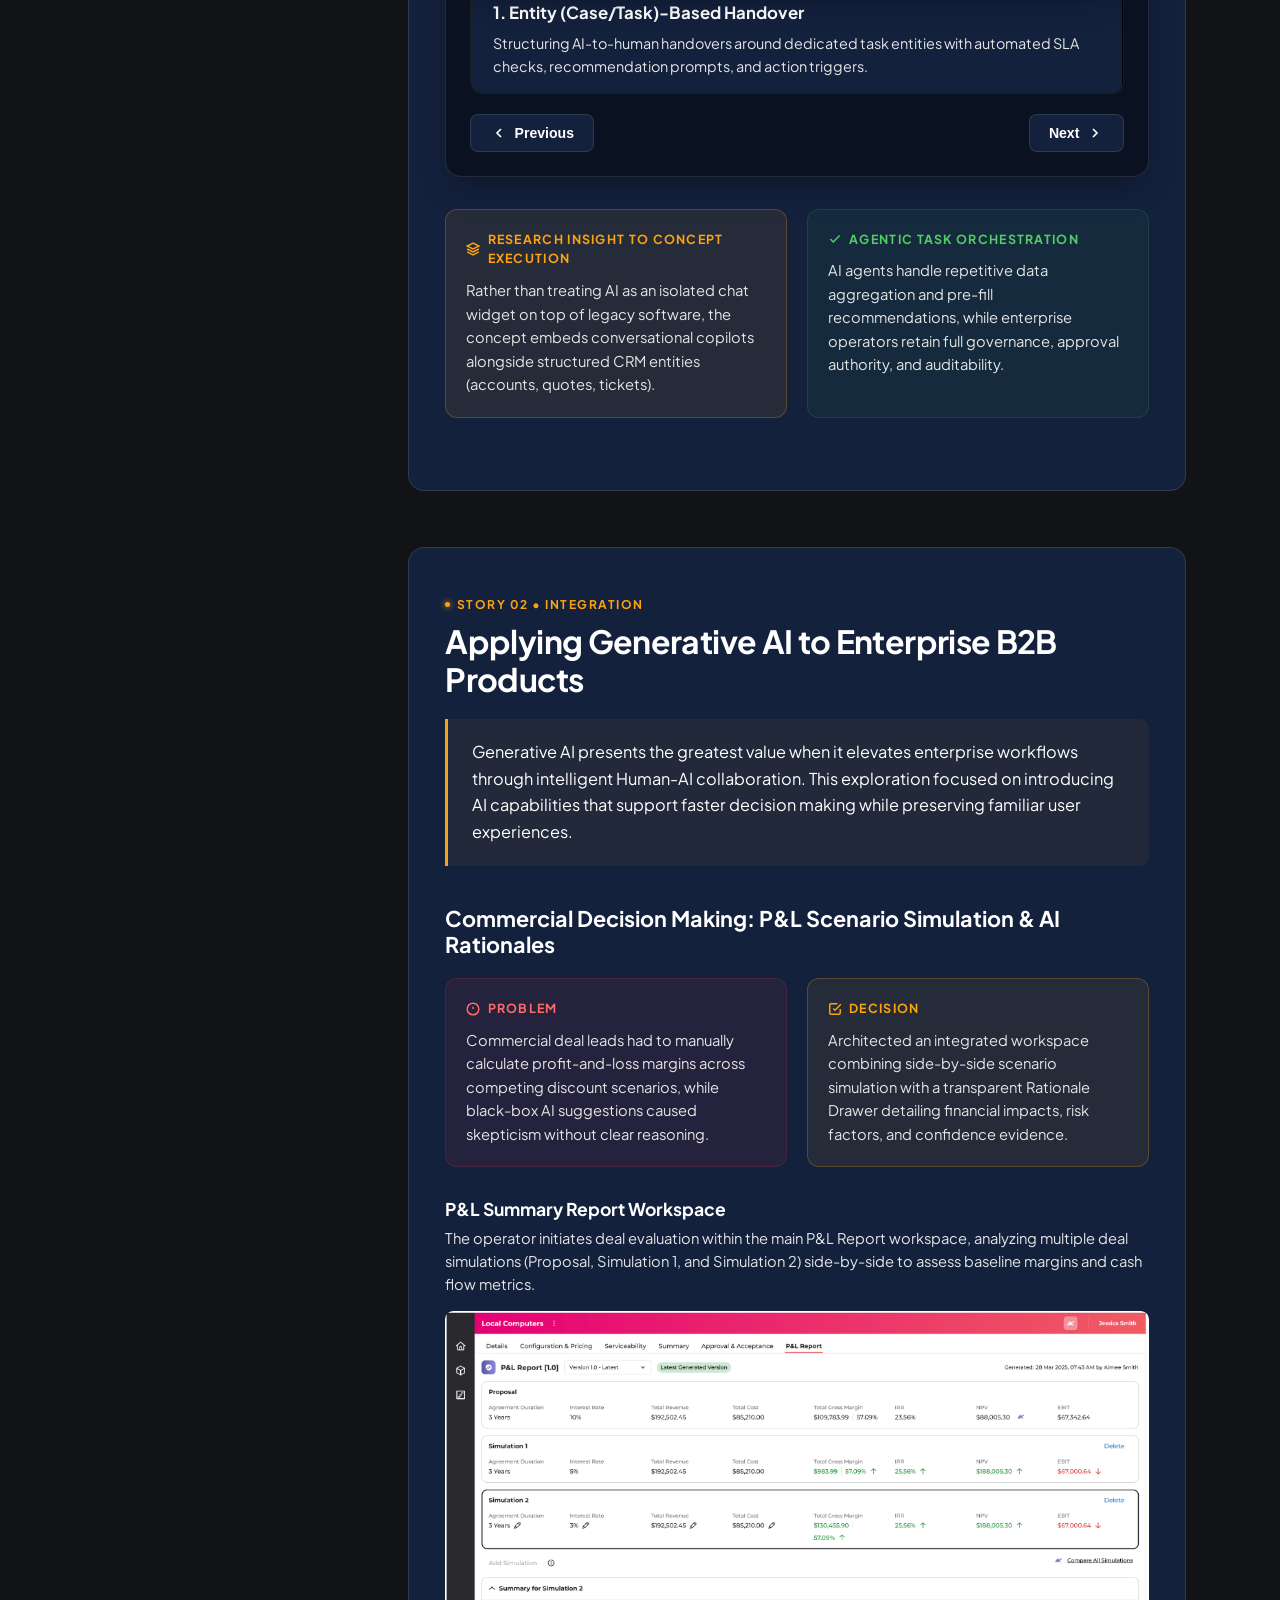
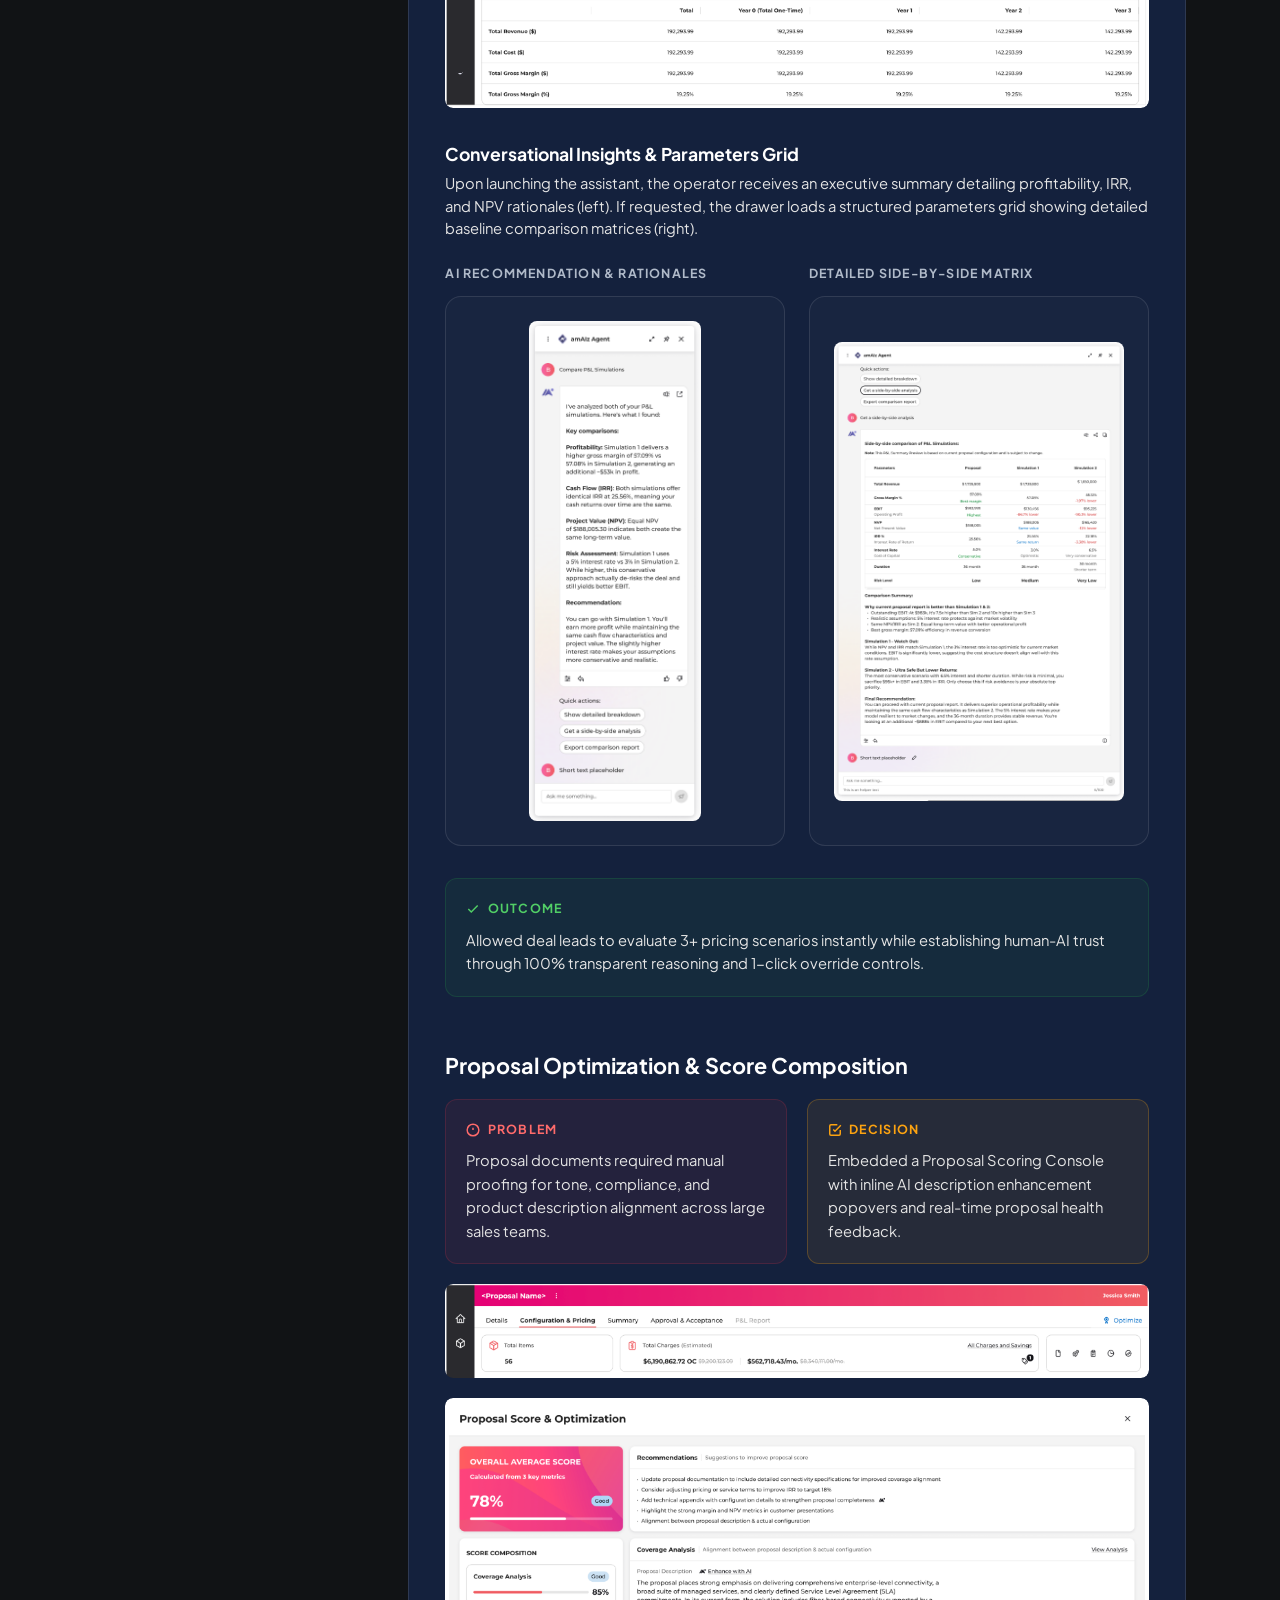
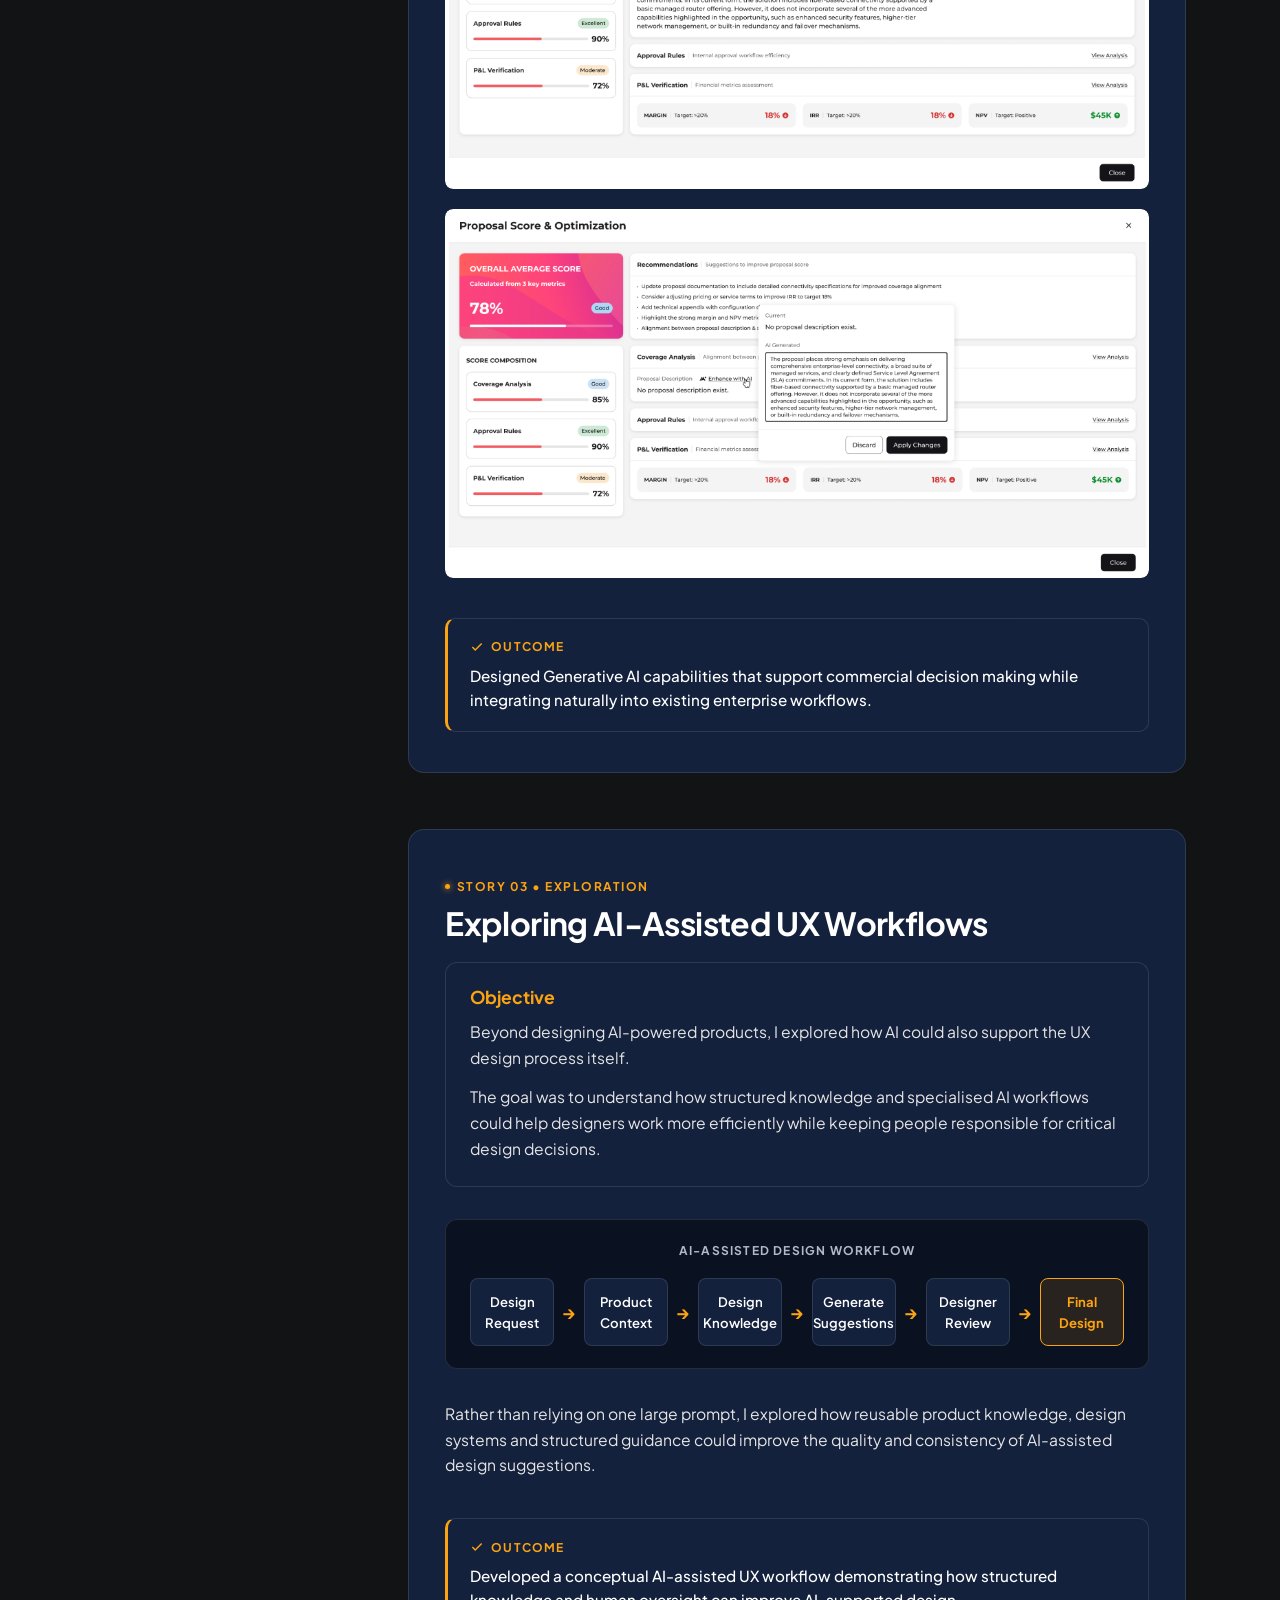
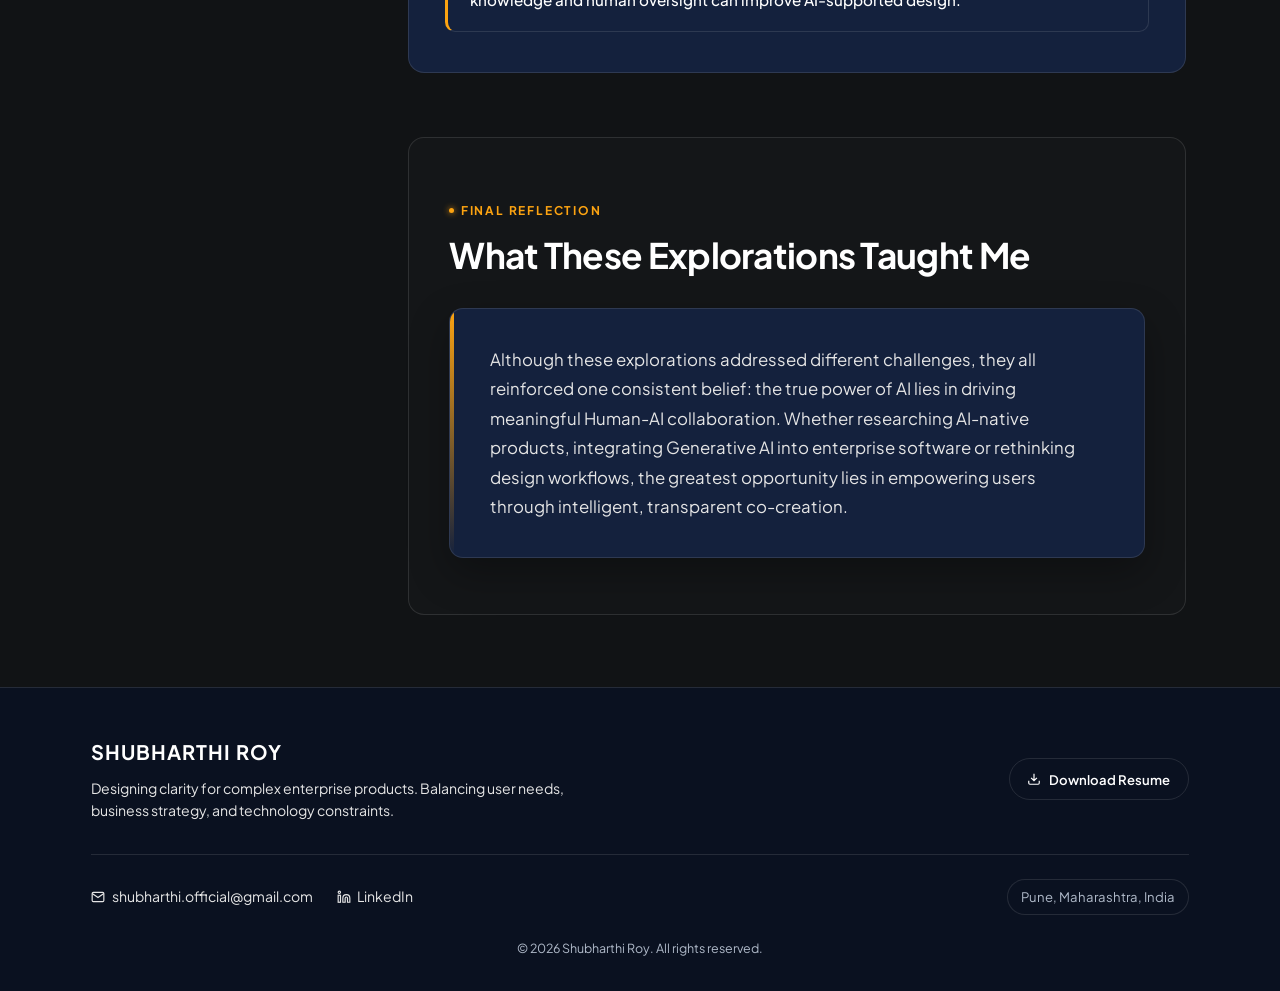
==== commit 9da8f815: "Previous Work Update" ====
--- a/agentic-workflows.html
+++ b/agentic-workflows.html
@@ -19,10 +19,10 @@
         document.documentElement.setAttribute('data-theme', theme);
     </script>
     <!-- CSS Links -->
-    <link rel="stylesheet" href="css/style.css?v=38.0">
-    <link rel="stylesheet" href="css/story.css?v=38.0">
-    <link rel="stylesheet" href="css/v2-motion.css?v=38.0">
-    <link rel="stylesheet" href="css/case-study-ai.css?v=38.0">
+    <link rel="stylesheet" href="css/style.css?v=39.0">
+    <link rel="stylesheet" href="css/story.css?v=39.0">
+    <link rel="stylesheet" href="css/v2-motion.css?v=39.0">
+    <link rel="stylesheet" href="css/case-study-ai.css?v=39.0">
 
     <script type="text/javascript">
         (function(c,l,a,r,i,t,y){
@@ -218,7 +218,7 @@
         <div class="category-hero-section">
             <a href="index.html#work" class="back-link">
                 <svg viewBox="0 0 14 14" width="12" height="12"><path d="M10 3.5L13.5 7L10 10.5M13.5 7H0.5" stroke="currentColor" stroke-width="1.5" stroke-linecap="round"/></svg>
-                Back to Selected Works
+                Back
             </a>
             <span class="drawer-badge" style="color: var(--accent-gold); margin-bottom: 0.5rem; font-weight: 700; font-size: 0.75rem; letter-spacing: 1.5px; text-transform: uppercase;">CASE STUDY 03</span>
             <h1 class="story-hero-title">Designing for the AI Era</h1>
@@ -1140,9 +1140,9 @@
     </script>
 
     <!-- JS Scripts -->
-    <script src="js/app.js?v=38.0"></script>
-    <script src="js/story.js?v=38.0"></script>
-    <script src="js/cred-motion.js?v=38.0"></script>
-    <script src="js/case-study-ai.js?v=38.0"></script>
+    <script src="js/app.js?v=39.0"></script>
+    <script src="js/story.js?v=39.0"></script>
+    <script src="js/cred-motion.js?v=39.0"></script>
+    <script src="js/case-study-ai.js?v=39.0"></script>
 </body>
 </html>
--- a/css/v2-motion.css
+++ b/css/v2-motion.css
@@ -93,6 +93,15 @@
                 transform var(--duration-reveal) var(--ease-cred),
                 filter var(--duration-reveal) var(--ease-cred);
     will-change: opacity, transform, filter;
+    animation: autoRevealFallback 0.1s forwards 1.5s;
+}
+
+@keyframes autoRevealFallback {
+    to {
+        opacity: 1;
+        transform: translateY(0);
+        filter: blur(0);
+    }
 }
 
 .reveal-text.is-in-view, .reveal-up.is-in-view,
@@ -101,6 +110,7 @@
     opacity: 1;
     transform: translateY(0);
     filter: blur(0);
+    animation: none;
 }
 
 .delay-1 { transition-delay: 0.08s; }
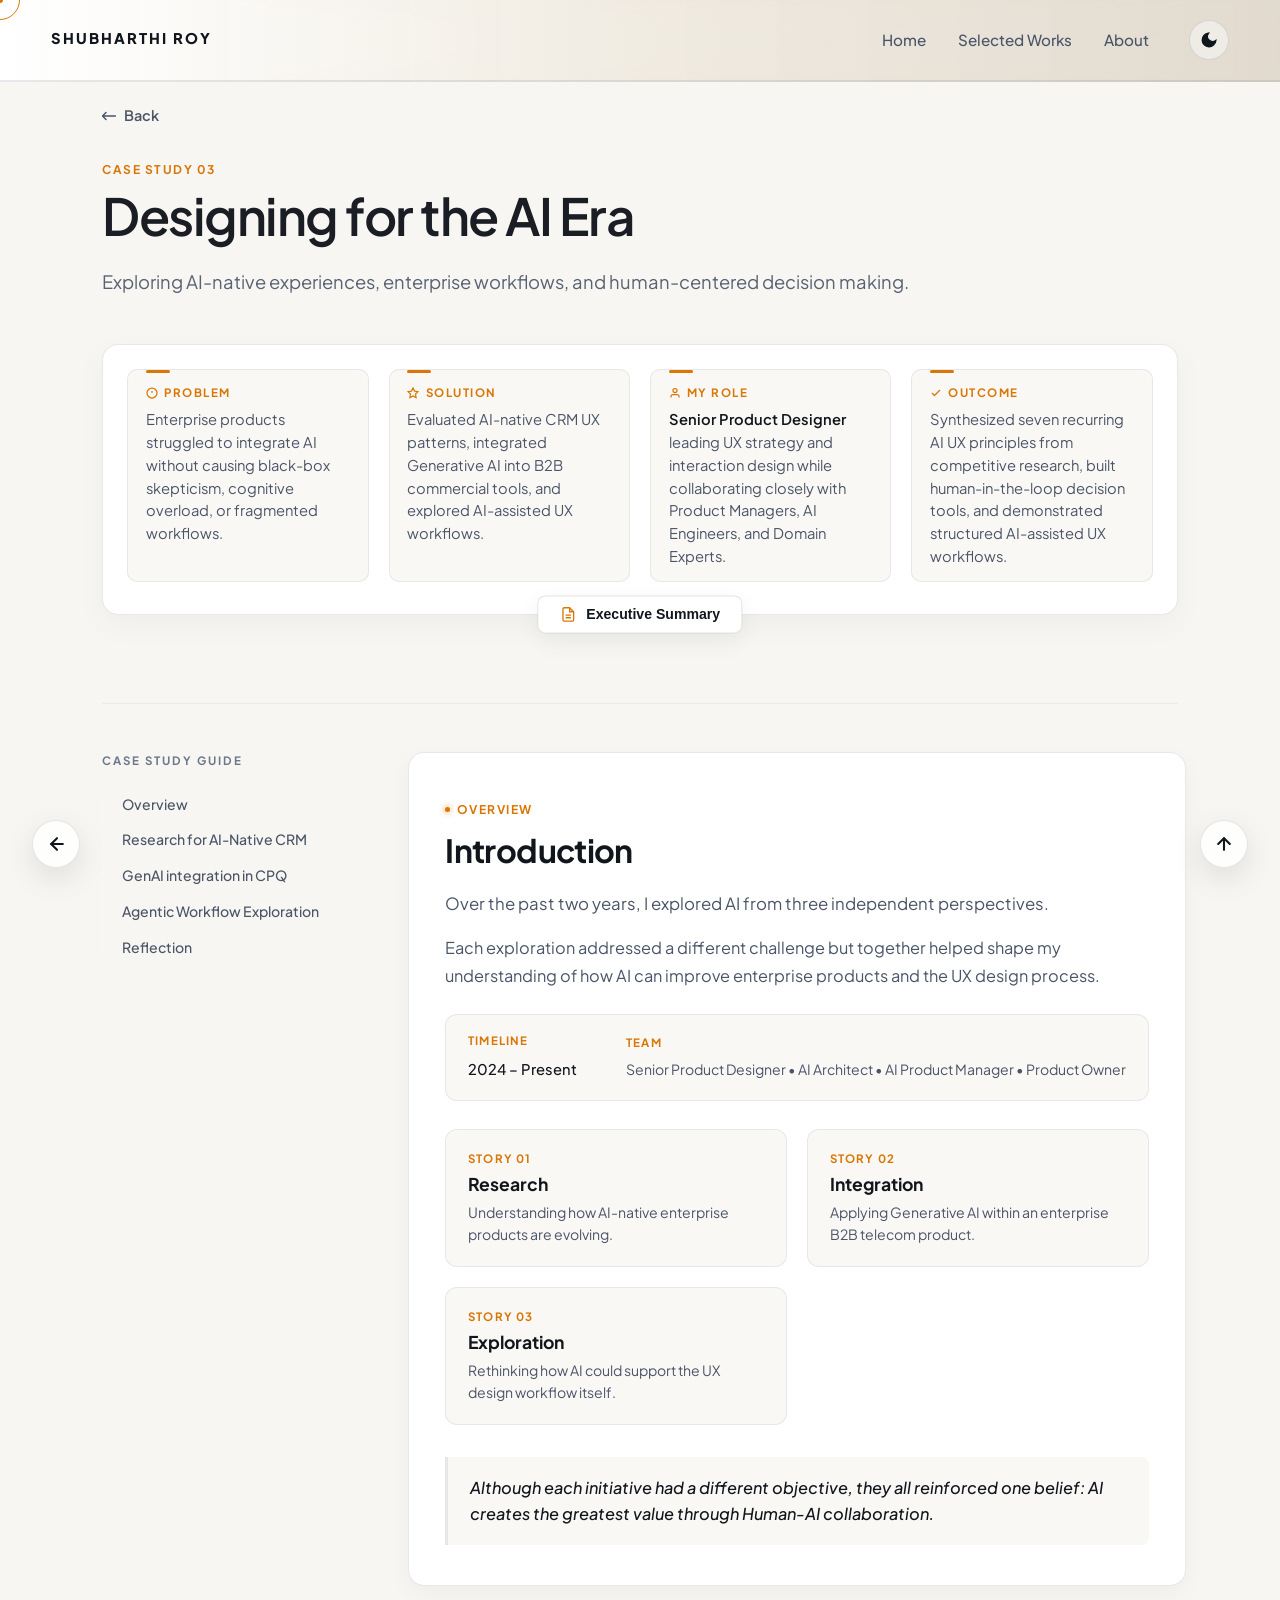
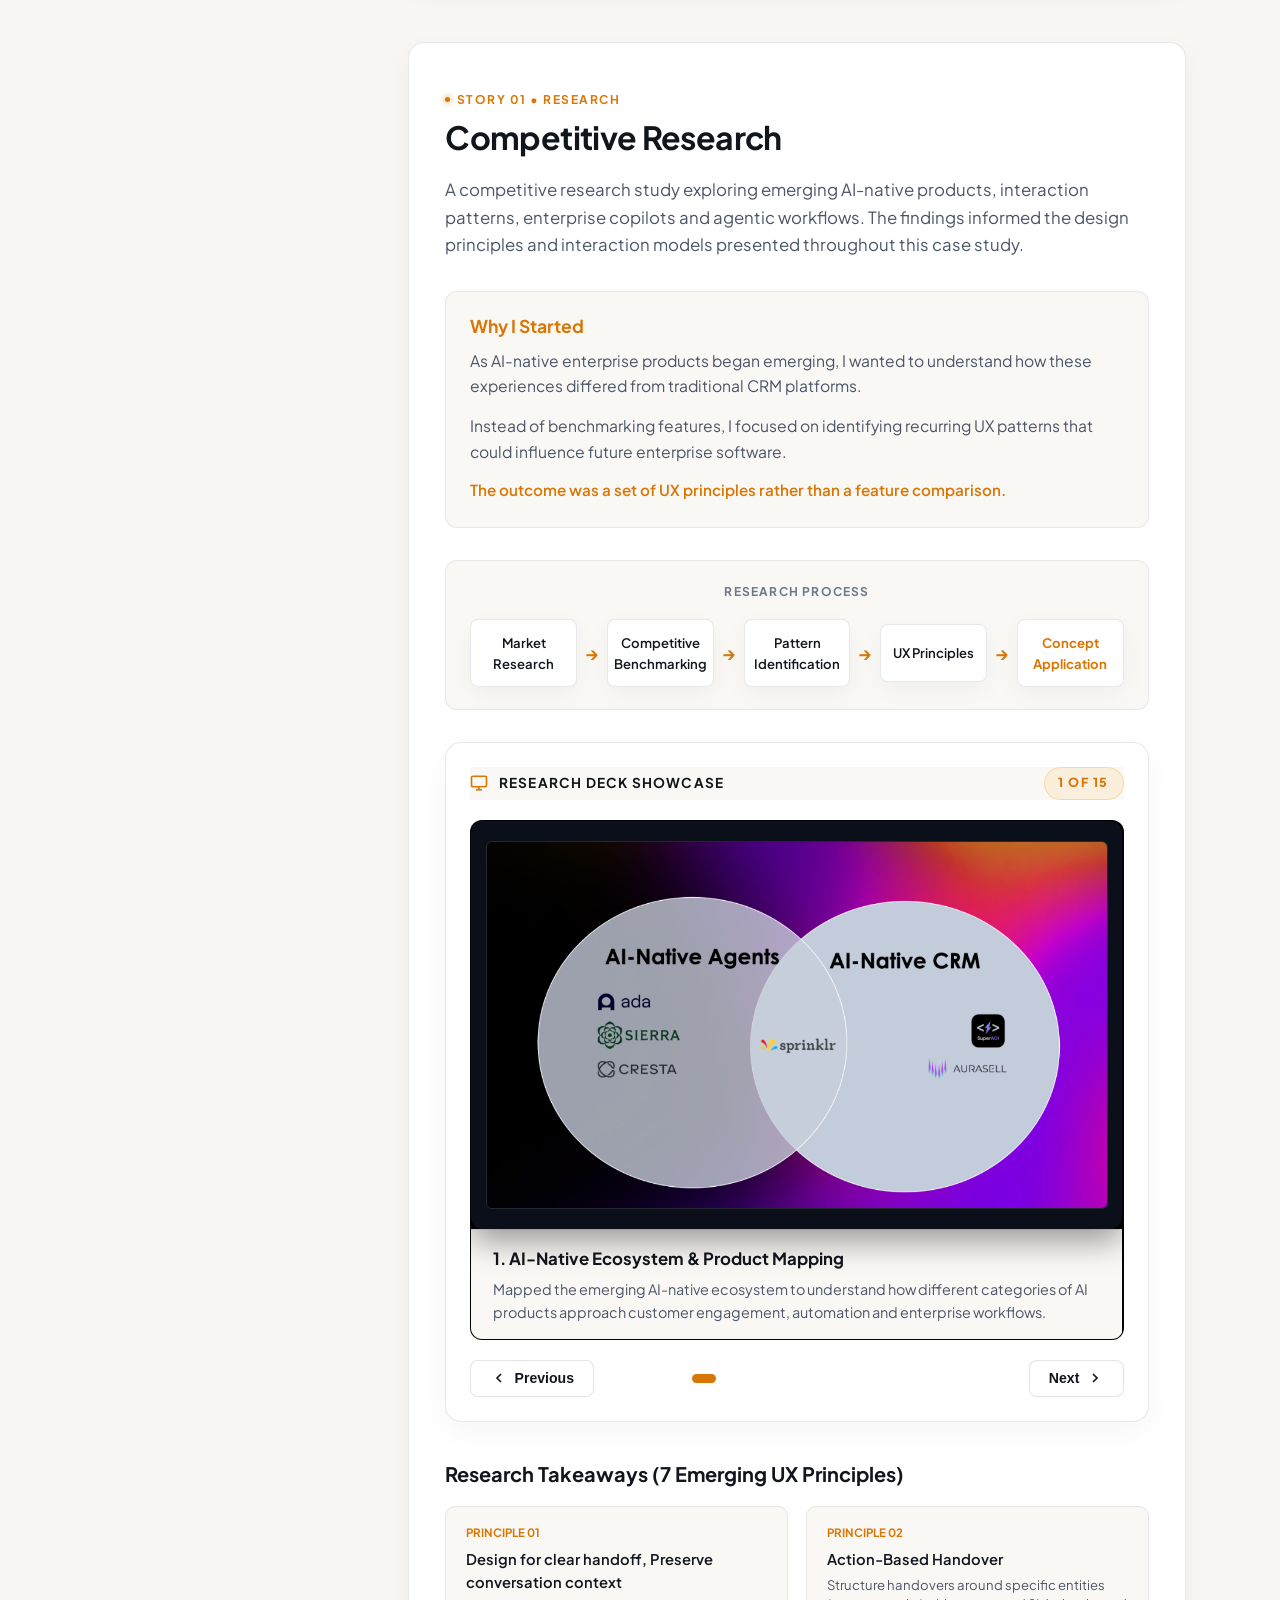
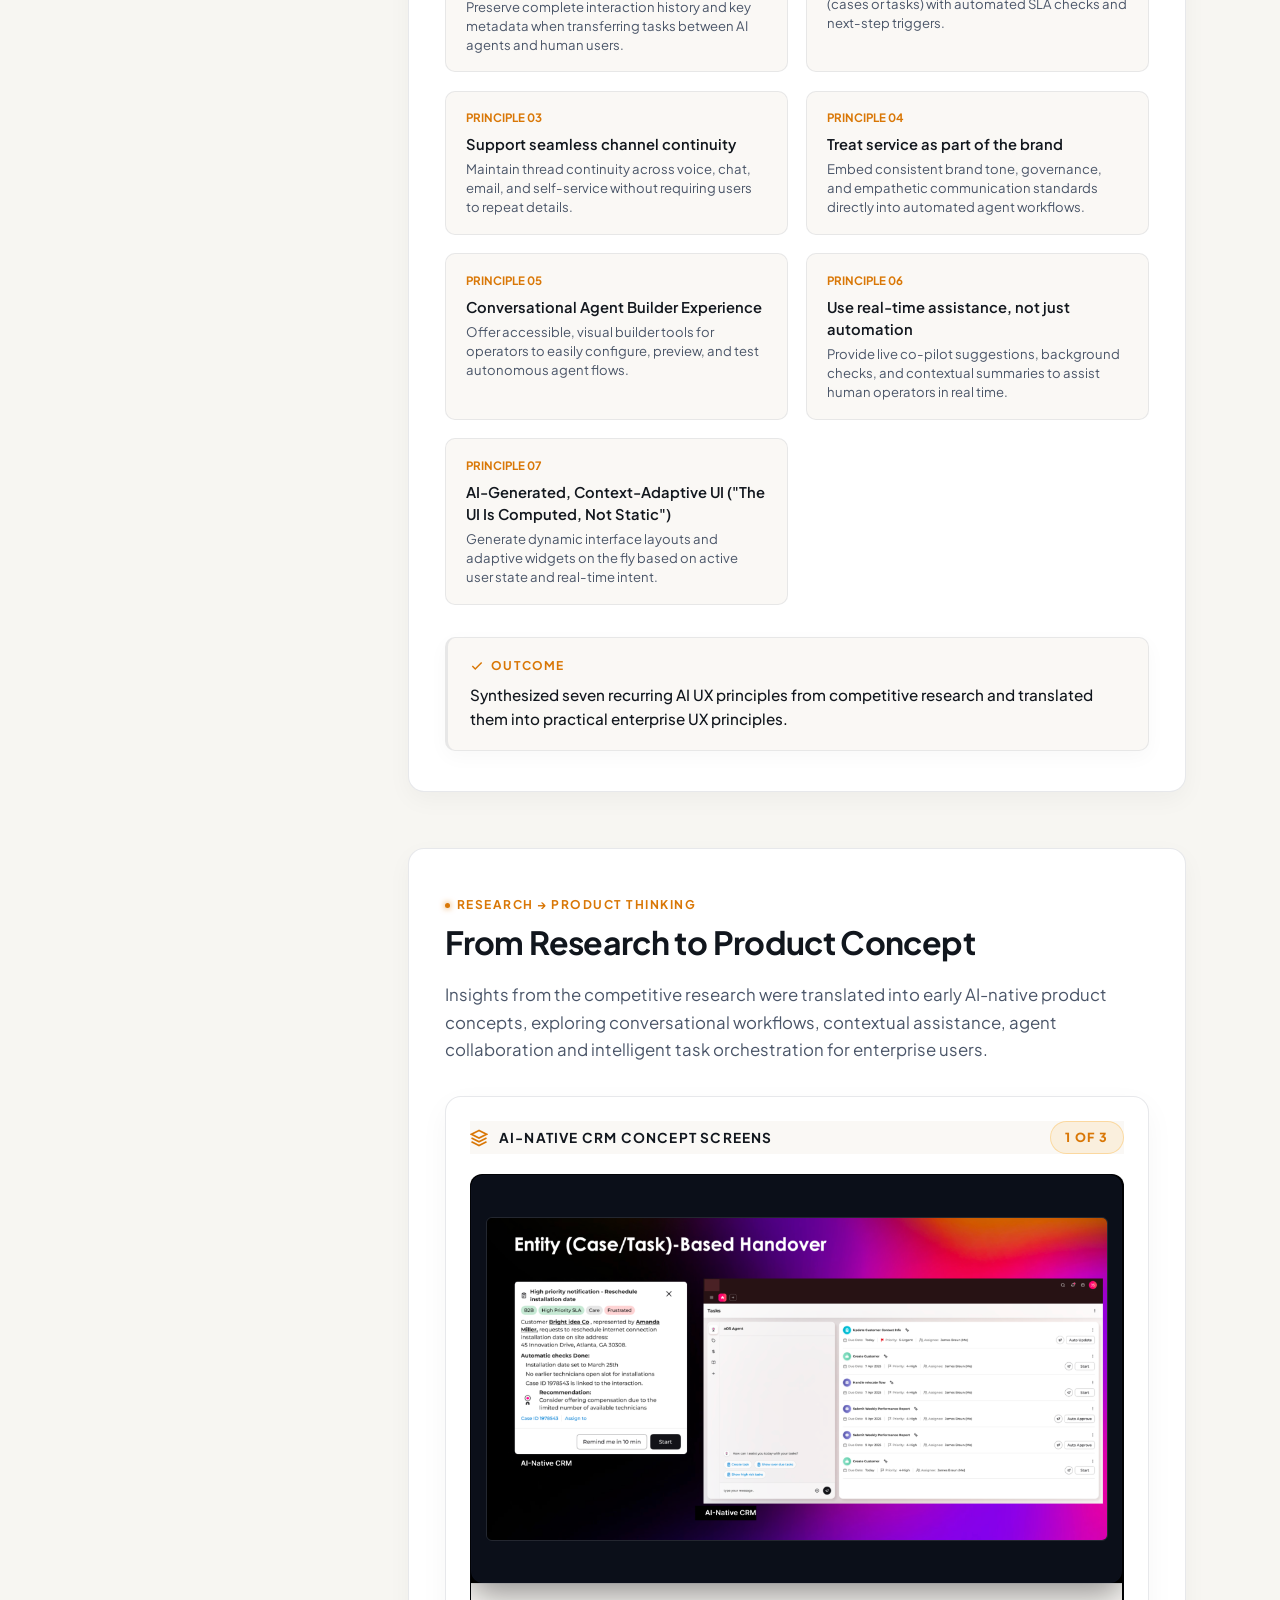
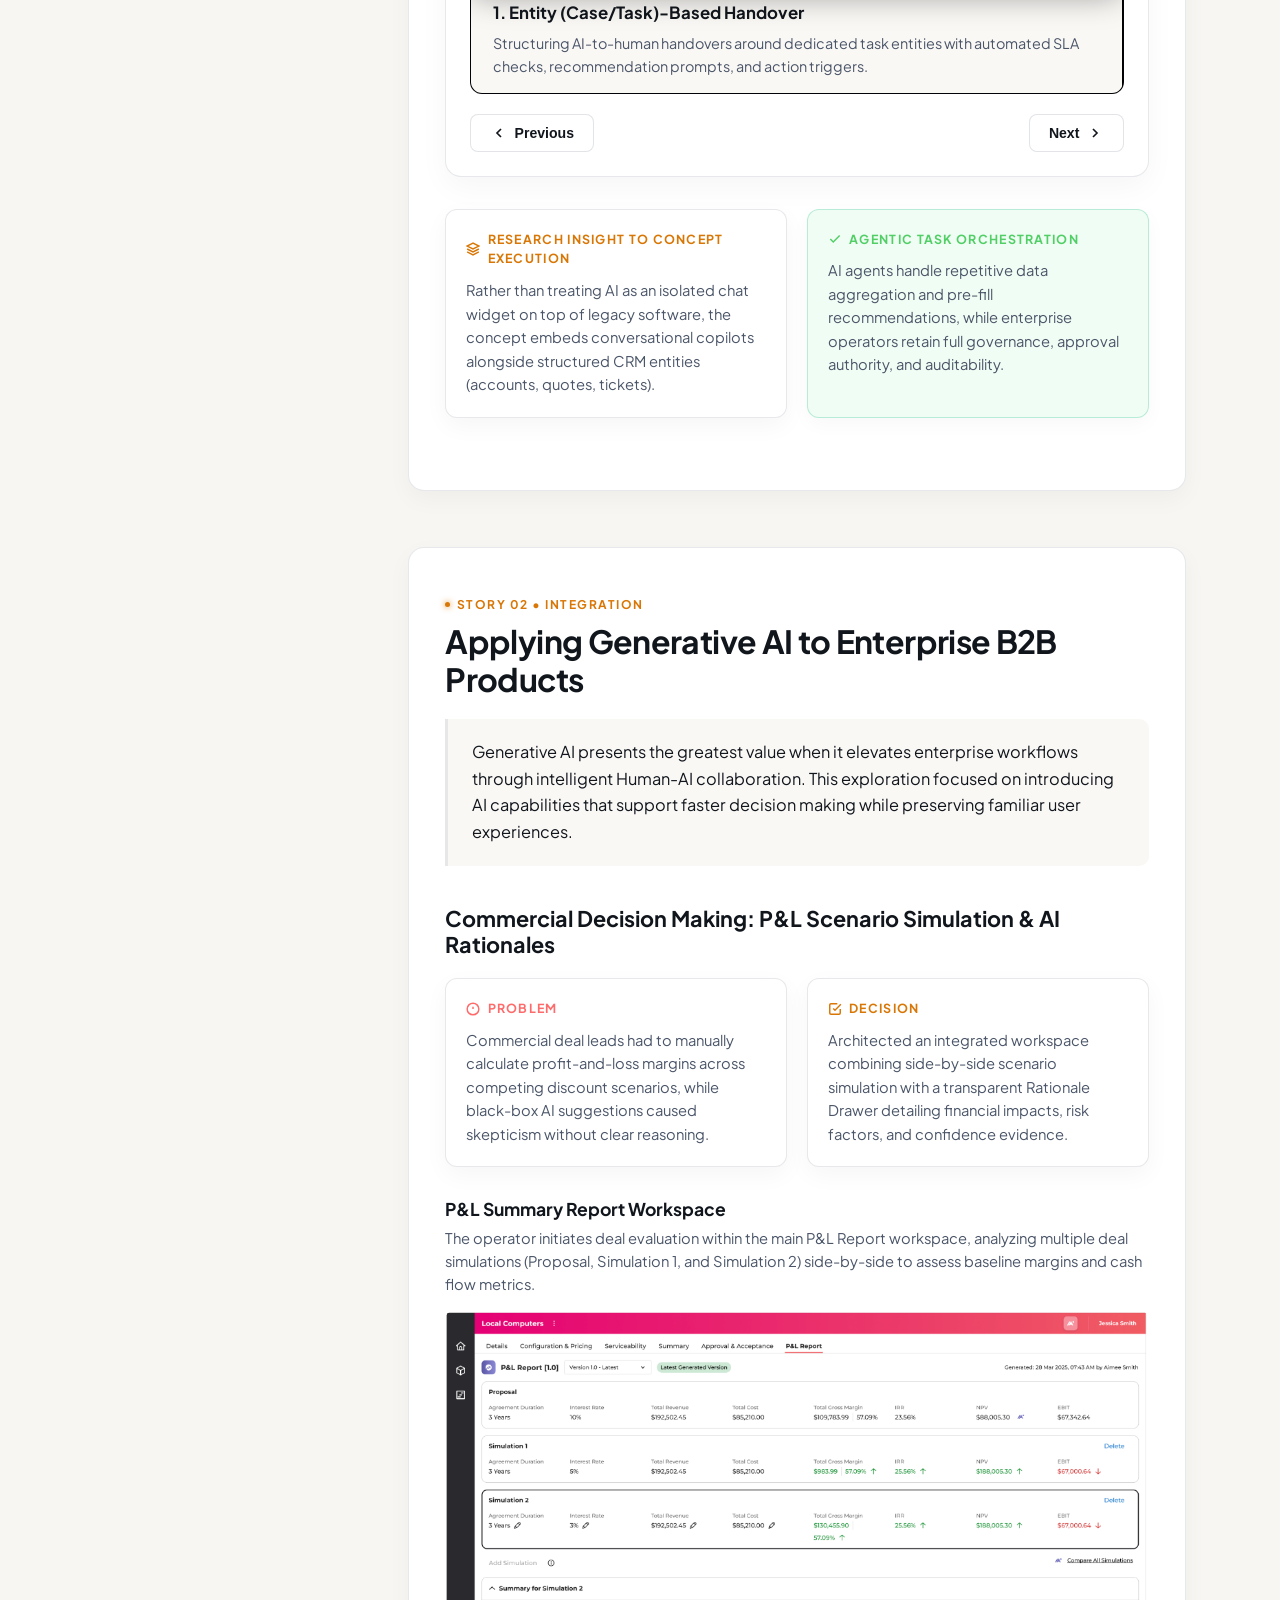
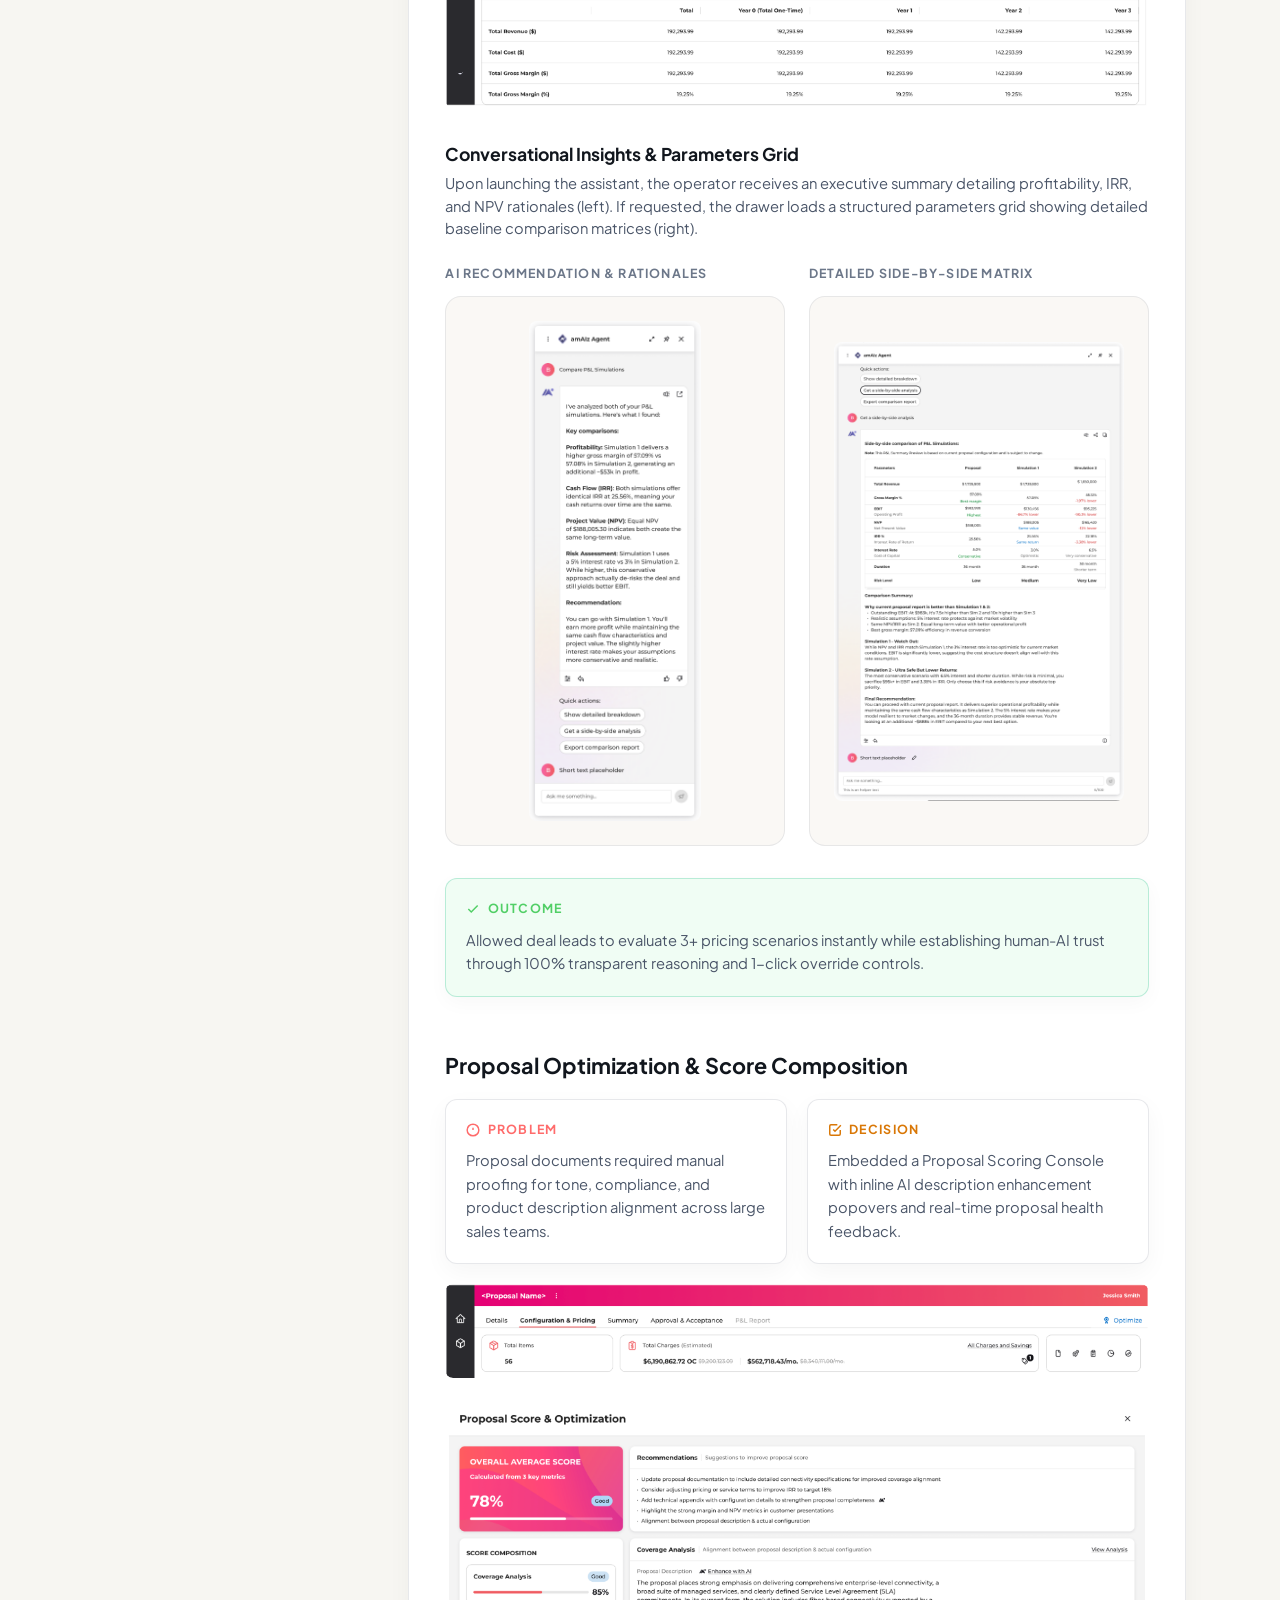
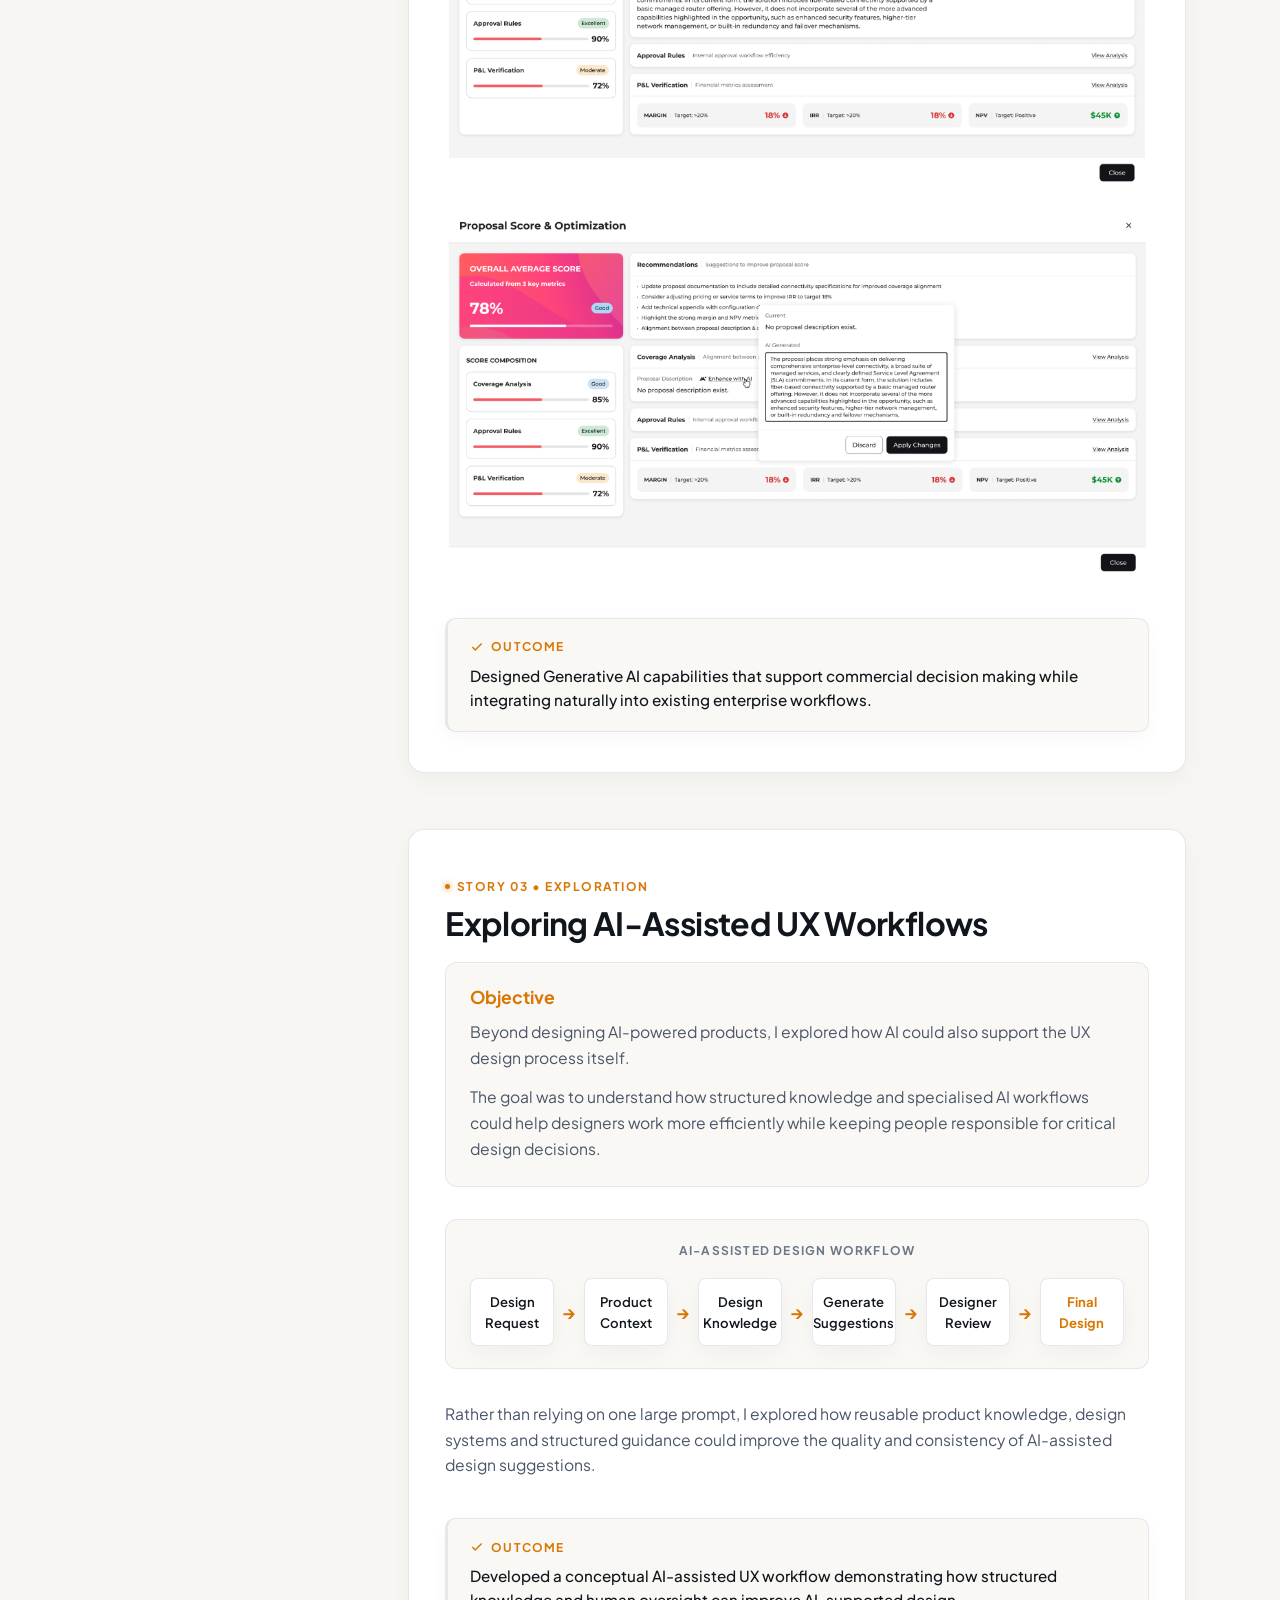
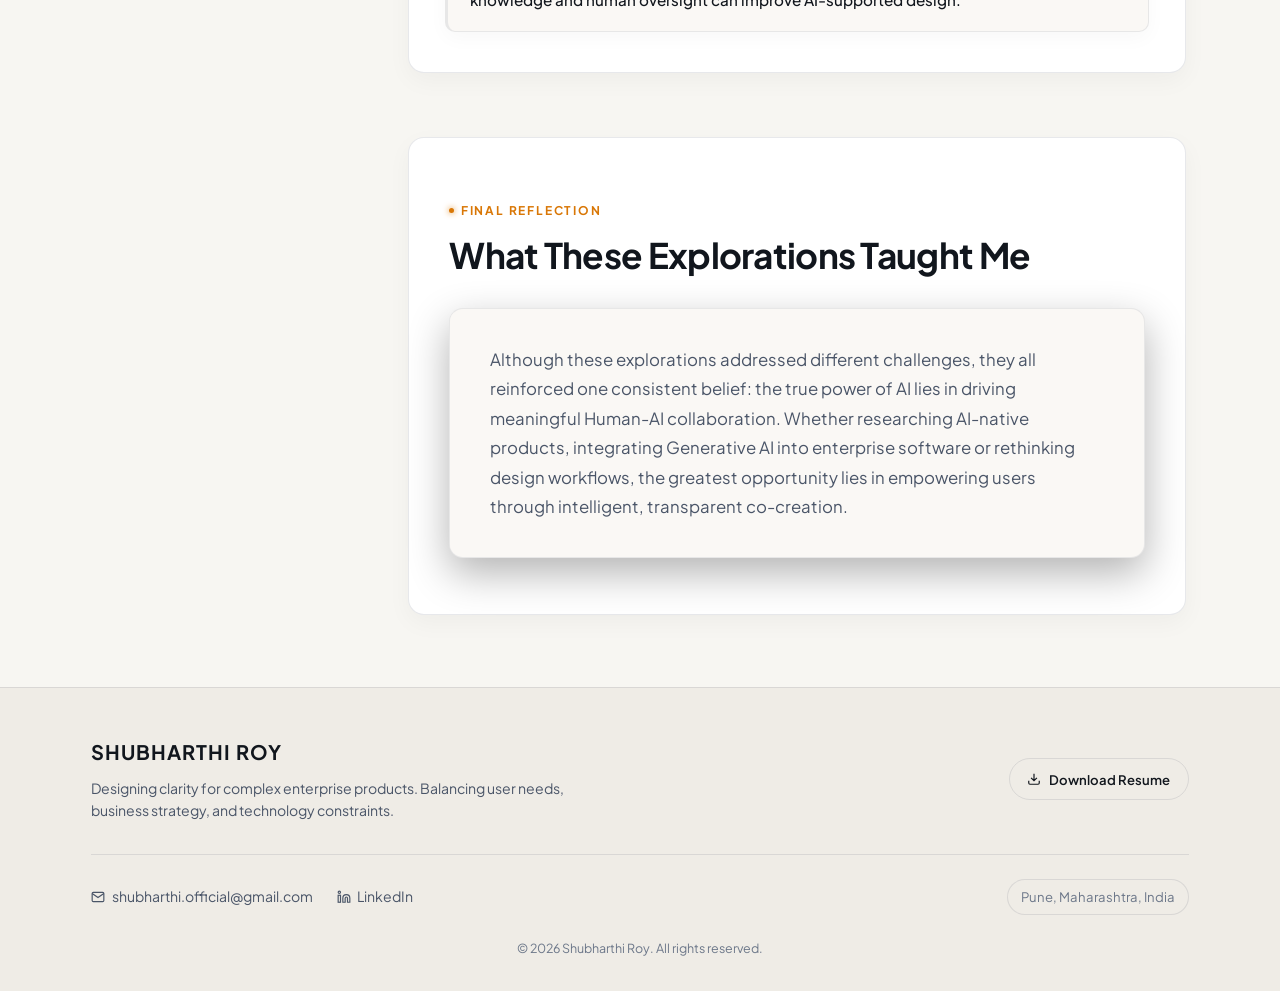
==== commit 0fa0b326: "Updates" ====
--- a/agentic-workflows.html
+++ b/agentic-workflows.html
@@ -1,5 +1,5 @@
 <!DOCTYPE html>
-<html lang="en" data-theme="dark">
+<html lang="en" data-theme="light">
 <head>
     <meta charset="UTF-8">
     <meta name="viewport" content="width=device-width, initial-scale=1.0">
@@ -15,11 +15,11 @@
     <link rel="shortcut icon" href="assets/favicons/favicon.ico">
     
     <script>
-        const theme = localStorage.getItem('theme') || 'dark';
+        const theme = localStorage.getItem('theme') || 'light';
         document.documentElement.setAttribute('data-theme', theme);
     </script>
     <!-- CSS Links -->
-    <link rel="stylesheet" href="css/style.css?v=39.0">
+    <link rel="stylesheet" href="css/style.css?v=42.0">
     <link rel="stylesheet" href="css/story.css?v=39.0">
     <link rel="stylesheet" href="css/v2-motion.css?v=39.0">
     <link rel="stylesheet" href="css/case-study-ai.css?v=39.0">
@@ -200,13 +200,16 @@
                     <li><a href="index.html#about">About</a></li>
                 </ul>
                 <button class="theme-toggle-btn" aria-label="Toggle light/dark theme" title="Toggle theme">
-                    <svg class="sun-icon" viewBox="0 0 24 24" fill="none" stroke="currentColor" stroke-width="2"><circle cx="12" cy="12" r="5"/><line x1="12" y1="1" x2="12" y2="3"/><line x1="12" y1="21" x2="12" y2="23"/><line x1="4.22" y1="4.22" x2="5.64" y2="5.64"/><line x1="18.36" y1="18.36" x2="19.78" y2="19.78"/><line x1="1" y1="12" x2="3" y2="12"/><line x1="21" y1="12" x2="23" y2="12"/><line x1="4.22" y1="19.78" x2="5.64" y2="18.36"/><line x1="18.36" y1="5.64" x2="19.78" y2="4.22"/></svg>
-                    <svg class="moon-icon" viewBox="0 0 24 24" fill="none" stroke="currentColor" stroke-width="2" style="display:none;"><path d="M21 12.79A9 9 0 1 1 11.21 3 7 7 0 0 0 21 12.79z"/></svg>
+                    <svg class="sun-icon" viewBox="0 0 24 24" fill="none" stroke="currentColor" stroke-width="2" style="display:none;"><circle cx="12" cy="12" r="5"/><line x1="12" y1="1" x2="12" y2="3"/><line x1="12" y1="21" x2="12" y2="23"/><line x1="4.22" y1="4.22" x2="5.64" y2="5.64"/><line x1="18.36" y1="18.36" x2="19.78" y2="19.78"/><line x1="1" y1="12" x2="3" y2="12"/><line x1="21" y1="12" x2="23" y2="12"/><line x1="4.22" y1="19.78" x2="5.64" y2="18.36"/><line x1="18.36" y1="5.64" x2="19.78" y2="4.22"/></svg>
+                    <svg class="moon-icon" viewBox="0 0 24 24" fill="none" stroke="currentColor" stroke-width="2"><path d="M21 12.79A9 9 0 1 1 11.21 3 7 7 0 0 0 21 12.79z"/></svg>
                 </button>
                 <button class="mobile-nav-toggle" aria-label="Toggle navigation menu" aria-expanded="false">
-                    <span class="hamburger-bar"></span>
-                    <span class="hamburger-bar"></span>
-                    <span class="hamburger-bar"></span>
+                    <span class="hamburger-icon" aria-hidden="true">
+                        <span class="hamburger-bar"></span>
+                        <span class="hamburger-bar"></span>
+                        <span class="hamburger-bar"></span>
+                    </span>
+                    <span class="nav-toggle-label">MENU</span>
                 </button>
             </nav>
         </div>
@@ -1140,7 +1143,7 @@
     </script>
 
     <!-- JS Scripts -->
-    <script src="js/app.js?v=39.0"></script>
+    <script src="js/app.js?v=42.0"></script>
     <script src="js/story.js?v=39.0"></script>
     <script src="js/cred-motion.js?v=39.0"></script>
     <script src="js/case-study-ai.js?v=39.0"></script>
--- a/css/style.css
+++ b/css/style.css
@@ -5,8 +5,37 @@
 
 @import url('https://fonts.googleapis.com/css2?family=Lora:ital,wght@0,400;0,500;0,600;0,700;1,400;1,500&family=Plus+Jakarta+Sans:wght@300;400;500;600;700&display=swap');
 
-/* --- Root variables (Dark Mode System Default) --- */
-:root, [data-theme="dark"] {
+/* --- Root variables (Light Mode System Default) --- */
+:root, [data-theme="light"] {
+    --bg-primary: #f7f6f2;       /* Warm editorial off-white / alabaster */
+    --bg-secondary: #ffffff;     /* Clean crisp white for primary cards */
+    --bg-tertiary: #efece6;      /* Soft warm neutral surface for sections/containers */
+    --card-border: rgba(20, 33, 61, 0.1); /* Subtle neutral border */
+    
+    --text-primary: #11161d;     /* Deep charcoal / dark navy for crisp primary typography */
+    --text-secondary: #4a5568;   /* Muted slate gray for long-form reading */
+    --text-tertiary: #6c7789;    /* Crisp slate silver for labels and metadata */
+    
+    --accent-gold: #d97706;      /* Warm amber orange with high light-mode contrast */
+    --accent-blue: #efece6;
+    --accent-terracotta: #d97706;
+    --accent-gradient: linear-gradient(135deg, #d97706, #11161d);
+    --card-hover-shadow: rgba(217, 119, 6, 0.12);
+    --card-hover-bg: #f5f2eb;
+    
+    --cursor-color: rgba(217, 119, 6, 0.15);
+    --cursor-border: #d97706;
+    
+    --font-serif-hero: 'Lora', Georgia, serif;
+    --font-heading: 'Plus Jakarta Sans', system-ui, -apple-system, sans-serif;
+    --font-body: 'Plus Jakarta Sans', system-ui, -apple-system, sans-serif;
+    
+    --transition-smooth: all 0.5s cubic-bezier(0.16, 1, 0.3, 1);
+    --transition-snappy: all 0.2s ease-out;
+}
+
+/* --- Dark Mode Tokens --- */
+[data-theme="dark"] {
     --bg-primary: #111315;       /* Deep Charcoal #111315 background layer */
     --bg-secondary: #14213d;     /* Oxford Blue for cards and containers */
     --bg-tertiary: #0a1120;      /* Dark Oxford Blue for section contrast */
@@ -26,35 +55,6 @@
     
     --cursor-color: rgba(252, 163, 17, 0.2);
     --cursor-border: #fca311;
-    
-    --font-serif-hero: 'Lora', Georgia, serif;
-    --font-heading: 'Plus Jakarta Sans', system-ui, -apple-system, sans-serif;
-    --font-body: 'Plus Jakarta Sans', system-ui, -apple-system, sans-serif;
-    
-    --transition-smooth: all 0.5s cubic-bezier(0.16, 1, 0.3, 1);
-    --transition-snappy: all 0.2s ease-out;
-}
-
-/* --- Light Mode Tokens --- */
-[data-theme="light"] {
-    --bg-primary: #f7f6f2;       /* Warm editorial off-white / alabaster */
-    --bg-secondary: #ffffff;     /* Clean crisp white for primary cards */
-    --bg-tertiary: #efece6;      /* Soft warm neutral surface for sections/containers */
-    --card-border: rgba(20, 33, 61, 0.1); /* Subtle neutral border */
-    
-    --text-primary: #11161d;     /* Deep charcoal / dark navy for crisp primary typography */
-    --text-secondary: #4a5568;   /* Muted slate gray for long-form reading */
-    --text-tertiary: #6c7789;    /* Crisp slate silver for labels and metadata */
-    
-    --accent-gold: #d97706;      /* Warm amber orange with high light-mode contrast */
-    --accent-blue: #efece6;
-    --accent-terracotta: #d97706;
-    --accent-gradient: linear-gradient(135deg, #d97706, #11161d);
-    --card-hover-shadow: rgba(217, 119, 6, 0.12);
-    --card-hover-bg: #f5f2eb;
-    
-    --cursor-color: rgba(217, 119, 6, 0.15);
-    --cursor-border: #d97706;
 }
 
 /* --- Reset & Global --- */
@@ -987,6 +987,202 @@
     color: var(--accent-terracotta);
 }
 
+/* --- Evolutionary Experience Narrative Timeline --- */
+.evolution-timeline {
+    max-width: 900px;
+    margin: 0 auto;
+}
+
+.timeline-evolution-item {
+    position: relative;
+    margin-bottom: 2.25rem;
+}
+
+.timeline-evolution-item:last-child {
+    margin-bottom: 0;
+}
+
+.timeline-evolution-item .timeline-dot {
+    position: absolute;
+    left: -3rem;
+    top: 2rem;
+    width: 16px;
+    height: 16px;
+    border-radius: 50%;
+    background-color: var(--bg-primary);
+    border: 3px solid var(--accent-gold);
+    z-index: 2;
+    transition: var(--transition-smooth);
+}
+
+.timeline-evolution-item:hover .timeline-dot {
+    background-color: var(--accent-gold);
+    transform: scale(1.25);
+    box-shadow: 0 0 14px rgba(252, 163, 17, 0.4);
+}
+
+.timeline-evolution-card {
+    background: var(--bg-secondary);
+    border: 1px solid var(--card-border);
+    border-radius: 16px;
+    padding: 2rem 2.25rem;
+    transition: border-color 0.3s ease, transform 0.3s ease, box-shadow 0.3s ease;
+}
+
+.timeline-evolution-card:hover {
+    border-color: var(--card-border-hover);
+    transform: translateY(-2px);
+    box-shadow: 0 12px 32px rgba(0, 0, 0, 0.28);
+}
+
+.timeline-evolution-header {
+    margin-bottom: 0.65rem;
+}
+
+.timeline-evolution-year {
+    display: inline-block;
+    font-family: var(--font-mono, monospace);
+    font-size: 0.76rem;
+    font-weight: 700;
+    text-transform: uppercase;
+    letter-spacing: 1.5px;
+    color: var(--accent-gold);
+    background: rgba(252, 163, 17, 0.1);
+    border: 1px solid rgba(252, 163, 17, 0.25);
+    padding: 0.25rem 0.8rem;
+    border-radius: 100px;
+}
+
+.timeline-evolution-title {
+    font-size: clamp(1.25rem, 2.3vw, 1.55rem);
+    font-weight: 700;
+    color: var(--text-primary);
+    margin: 0 0 0.5rem 0;
+    line-height: 1.3;
+    letter-spacing: -0.3px;
+}
+
+.timeline-evolution-meta {
+    margin-bottom: 1.15rem;
+    display: flex;
+    flex-direction: column;
+    gap: 0.25rem;
+}
+
+.timeline-evolution-orgs {
+    font-size: 0.95rem;
+    font-weight: 600;
+    color: var(--text-primary);
+    letter-spacing: 0.1px;
+}
+
+.timeline-evolution-roles {
+    font-size: 0.88rem;
+    font-weight: 500;
+    color: var(--accent-gold);
+    letter-spacing: 0.1px;
+}
+
+.timeline-evolution-takeaway {
+    background: rgba(252, 163, 17, 0.05);
+    border-left: 3px solid var(--accent-gold);
+    border-radius: 0 10px 10px 0;
+    padding: 0.95rem 1.35rem;
+    margin: 1.25rem 0;
+}
+
+.timeline-evolution-takeaway strong {
+    display: block;
+    font-size: 0.96rem;
+    font-weight: 700;
+    color: var(--text-primary);
+    line-height: 1.55;
+    letter-spacing: -0.1px;
+}
+
+.timeline-evolution-narrative {
+    font-size: 0.95rem;
+    color: var(--text-secondary);
+    line-height: 1.68;
+    margin: 0;
+}
+
+/* Light Mode Overrides for Evolution Timeline */
+[data-theme="light"] .timeline-evolution-card {
+    background: #ffffff;
+    border-color: rgba(20, 33, 61, 0.1);
+    box-shadow: 0 4px 20px rgba(0, 0, 0, 0.03);
+}
+
+[data-theme="light"] .timeline-evolution-card:hover {
+    border-color: rgba(217, 119, 6, 0.4);
+    box-shadow: 0 12px 28px rgba(0, 0, 0, 0.07);
+}
+
+[data-theme="light"] .timeline-evolution-item .timeline-dot {
+    background-color: #ffffff;
+    border-color: var(--accent-gold);
+}
+
+[data-theme="light"] .timeline-evolution-item:hover .timeline-dot {
+    background-color: var(--accent-gold);
+    box-shadow: 0 0 12px rgba(217, 119, 6, 0.4);
+}
+
+[data-theme="light"] .timeline-evolution-year {
+    background: rgba(217, 119, 6, 0.1);
+    border-color: rgba(217, 119, 6, 0.25);
+    color: var(--accent-gold);
+}
+
+[data-theme="light"] .timeline-evolution-title {
+    color: #11161d;
+}
+
+[data-theme="light"] .timeline-evolution-orgs {
+    color: #11161d;
+}
+
+[data-theme="light"] .timeline-evolution-roles {
+    color: #b45309;
+}
+
+[data-theme="light"] .timeline-evolution-takeaway {
+    background: rgba(217, 119, 6, 0.06);
+    border-left-color: var(--accent-gold);
+}
+
+[data-theme="light"] .timeline-evolution-takeaway strong {
+    color: #11161d;
+}
+
+[data-theme="light"] .timeline-evolution-narrative {
+    color: #4b5563;
+}
+
+@media (max-width: 600px) {
+    .evolution-timeline {
+        padding-left: 2rem;
+    }
+    .evolution-timeline::before {
+        left: 4px;
+    }
+    .timeline-evolution-item .timeline-dot {
+        left: -2rem;
+        top: 1.4rem;
+        width: 12px;
+        height: 12px;
+        border-width: 2px;
+    }
+    .timeline-evolution-card {
+        padding: 1.35rem 1.25rem;
+    }
+    .timeline-evolution-takeaway {
+        padding: 0.8rem 1rem;
+        margin: 1rem 0;
+    }
+}
+
 /* --- Creative Practice / Art Gallery --- */
 .art-gallery-wrap {
     overflow-x: auto;
@@ -1896,24 +2092,54 @@
    ========================================== */
 .mobile-nav-toggle {
     display: none; /* Hidden on desktop */
+    align-items: center;
+    gap: 0.5rem;
     background: none;
     border: none;
     cursor: pointer;
+    padding: 0.5rem 0.65rem;
+    min-height: 44px;
+    min-width: 44px;
+    z-index: 1001;
+    position: relative;
+    border-radius: 6px;
+    color: var(--text-primary);
+    transition: color 0.25s ease, opacity 0.25s ease, background-color 0.25s ease;
+    -webkit-tap-highlight-color: transparent;
+}
+
+.mobile-nav-toggle:hover {
+    color: var(--accent-gold);
+}
+
+.hamburger-icon {
+    display: flex;
     flex-direction: column;
     justify-content: space-between;
-    width: 24px;
-    height: 16px;
-    padding: 0;
-    z-index: 1001;
+    width: 18px;
+    height: 12px;
     position: relative;
-}
-
-.mobile-nav-toggle .hamburger-bar {
+    flex-shrink: 0;
+}
+
+.hamburger-bar {
     width: 100%;
     height: 2px;
-    background-color: var(--text-primary);
+    background-color: currentColor;
+    border-radius: 1px;
     transition: all 0.3s cubic-bezier(0.4, 0, 0.2, 1);
     transform-origin: center;
+}
+
+.nav-toggle-label {
+    font-size: 0.72rem;
+    font-weight: 600;
+    letter-spacing: 1.5px;
+    text-transform: uppercase;
+    color: currentColor;
+    line-height: 1;
+    transition: color 0.25s ease, opacity 0.2s ease, transform 0.2s ease;
+    user-select: none;
 }
 
 @media (max-width: 768px) {
@@ -1931,13 +2157,13 @@
     }
 
     .mobile-nav-toggle {
-        display: flex !important; /* Show on mobile */
+        display: inline-flex !important; /* Show on mobile */
         z-index: 1001;
         margin-left: auto;
     }
 
     nav {
-        gap: 1.2rem;
+        gap: 0.85rem;
         display: flex;
         align-items: center;
     }
@@ -1974,7 +2200,7 @@
 
     /* Transform hamburger into X when active */
     .mobile-nav-toggle.active .hamburger-bar:nth-child(1) {
-        transform: translateY(7px) rotate(45deg);
+        transform: translateY(5px) rotate(45deg);
     }
 
     .mobile-nav-toggle.active .hamburger-bar:nth-child(2) {
@@ -1983,7 +2209,7 @@
     }
 
     .mobile-nav-toggle.active .hamburger-bar:nth-child(3) {
-        transform: translateY(-7px) rotate(-45deg);
+        transform: translateY(-5px) rotate(-45deg);
     }
 }
 
--- a/css/v2-motion.css
+++ b/css/v2-motion.css
@@ -12,8 +12,6 @@
     --v2-card-bg-glass: rgba(20, 33, 61, 0.7);
     --v2-card-border-glow: rgba(252, 163, 17, 0.35);
     --v2-card-shadow-elevated: 0 16px 36px -12px rgba(0, 0, 0, 0.7), 0 0 20px rgba(252, 163, 17, 0.1);
-}
-
 }
 
 /* --- Section Rhythm & Spacing --- */
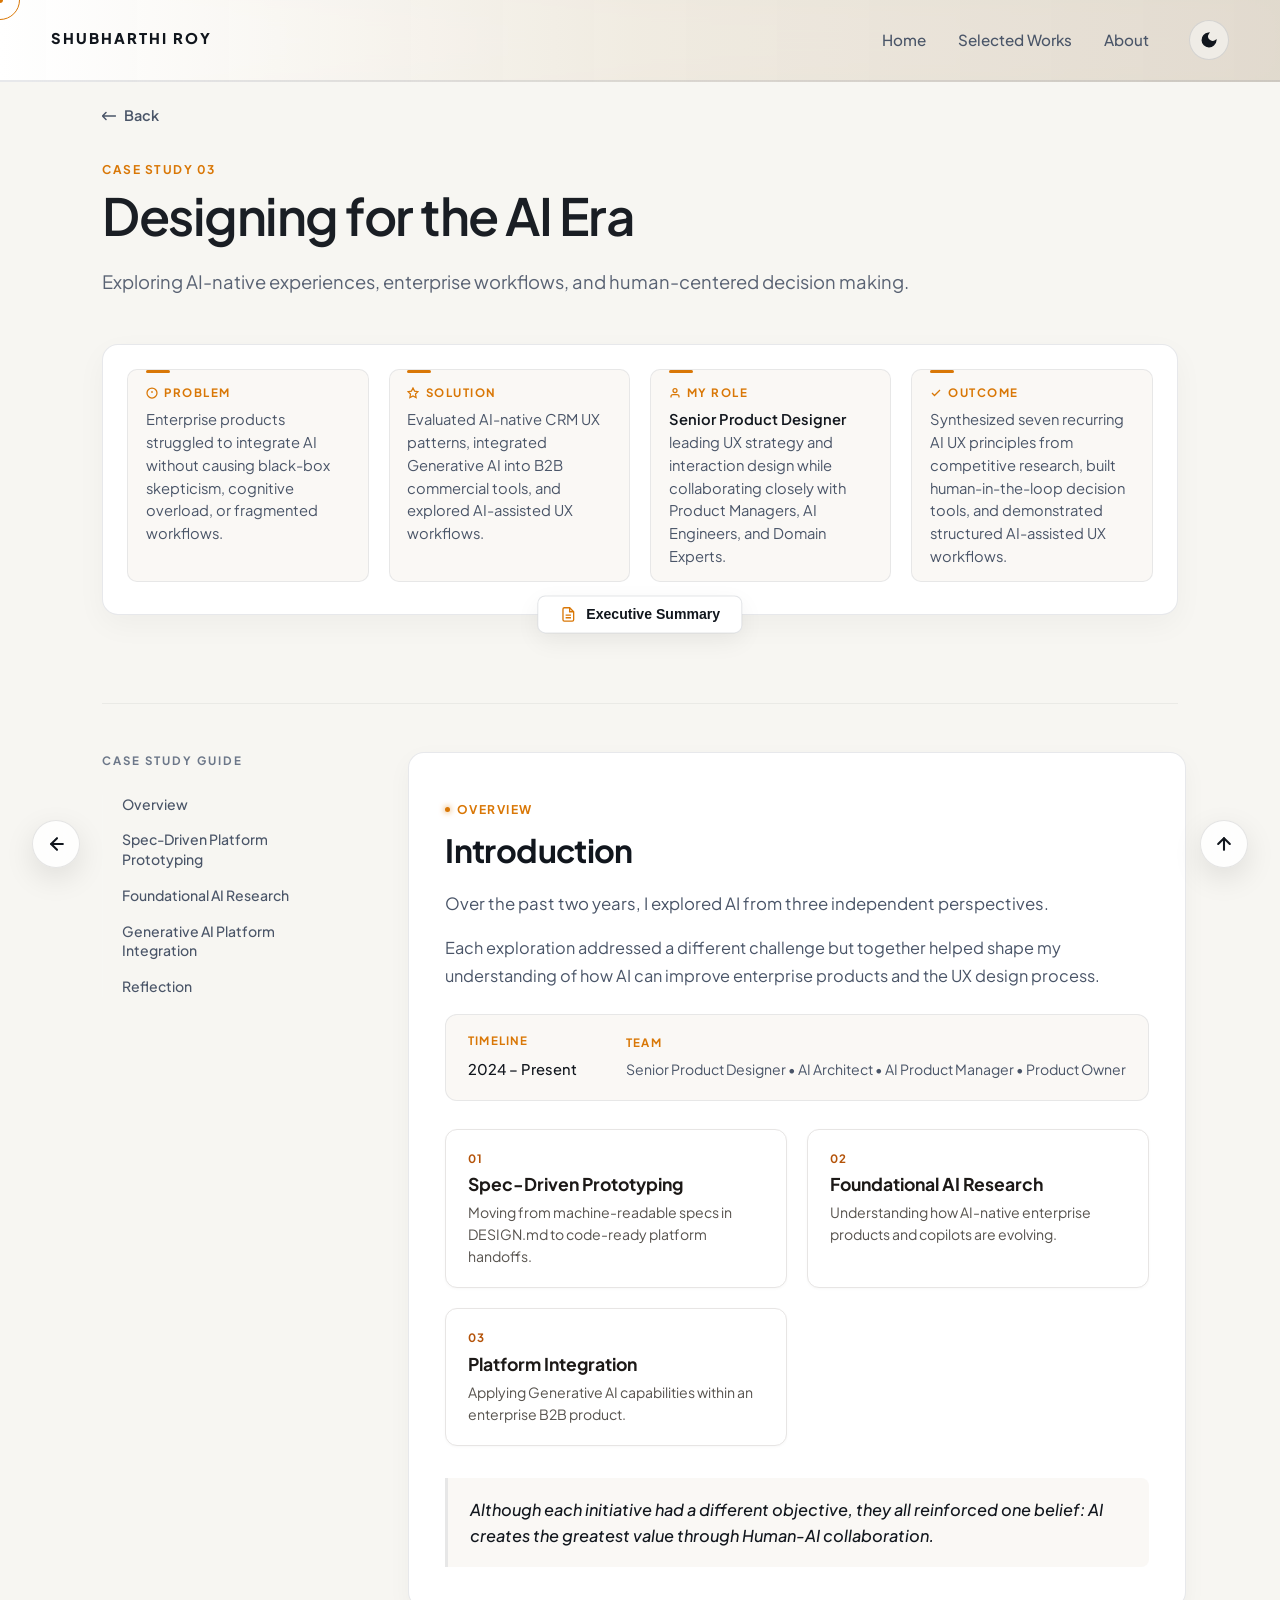
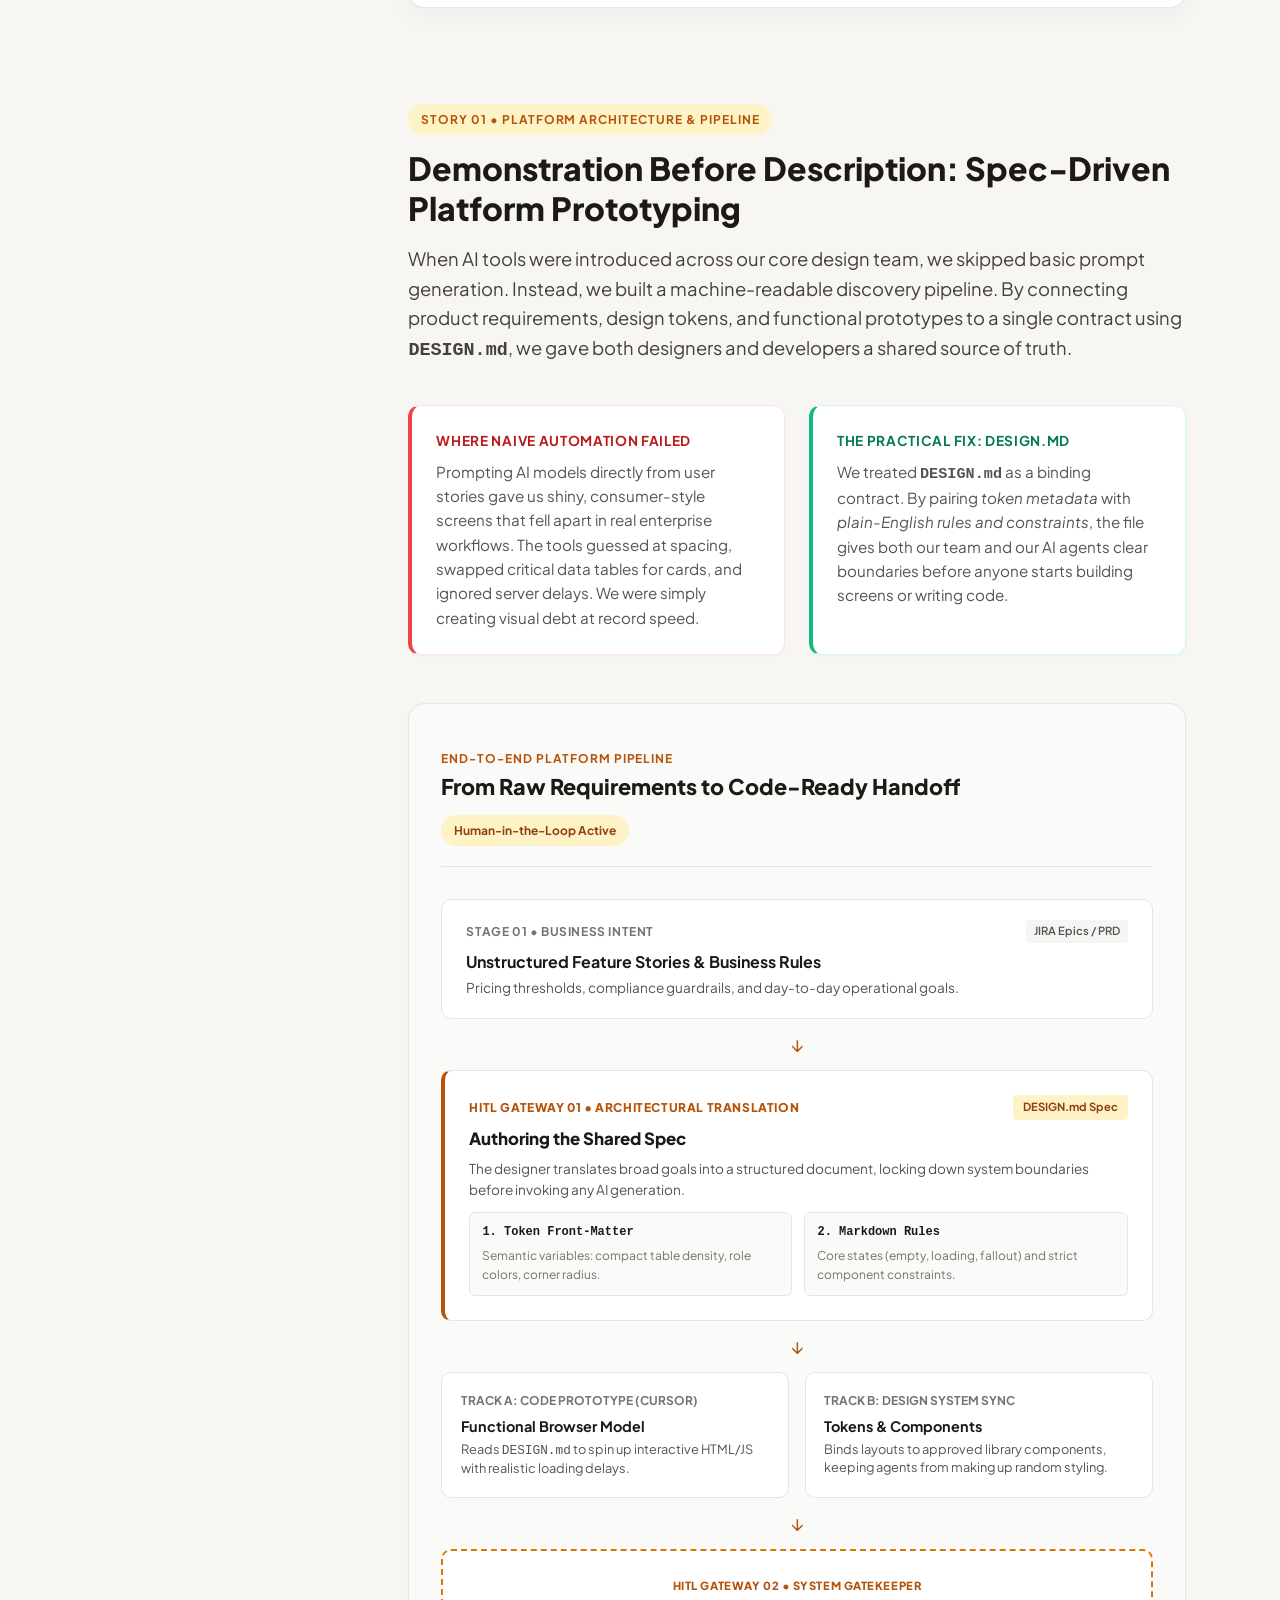
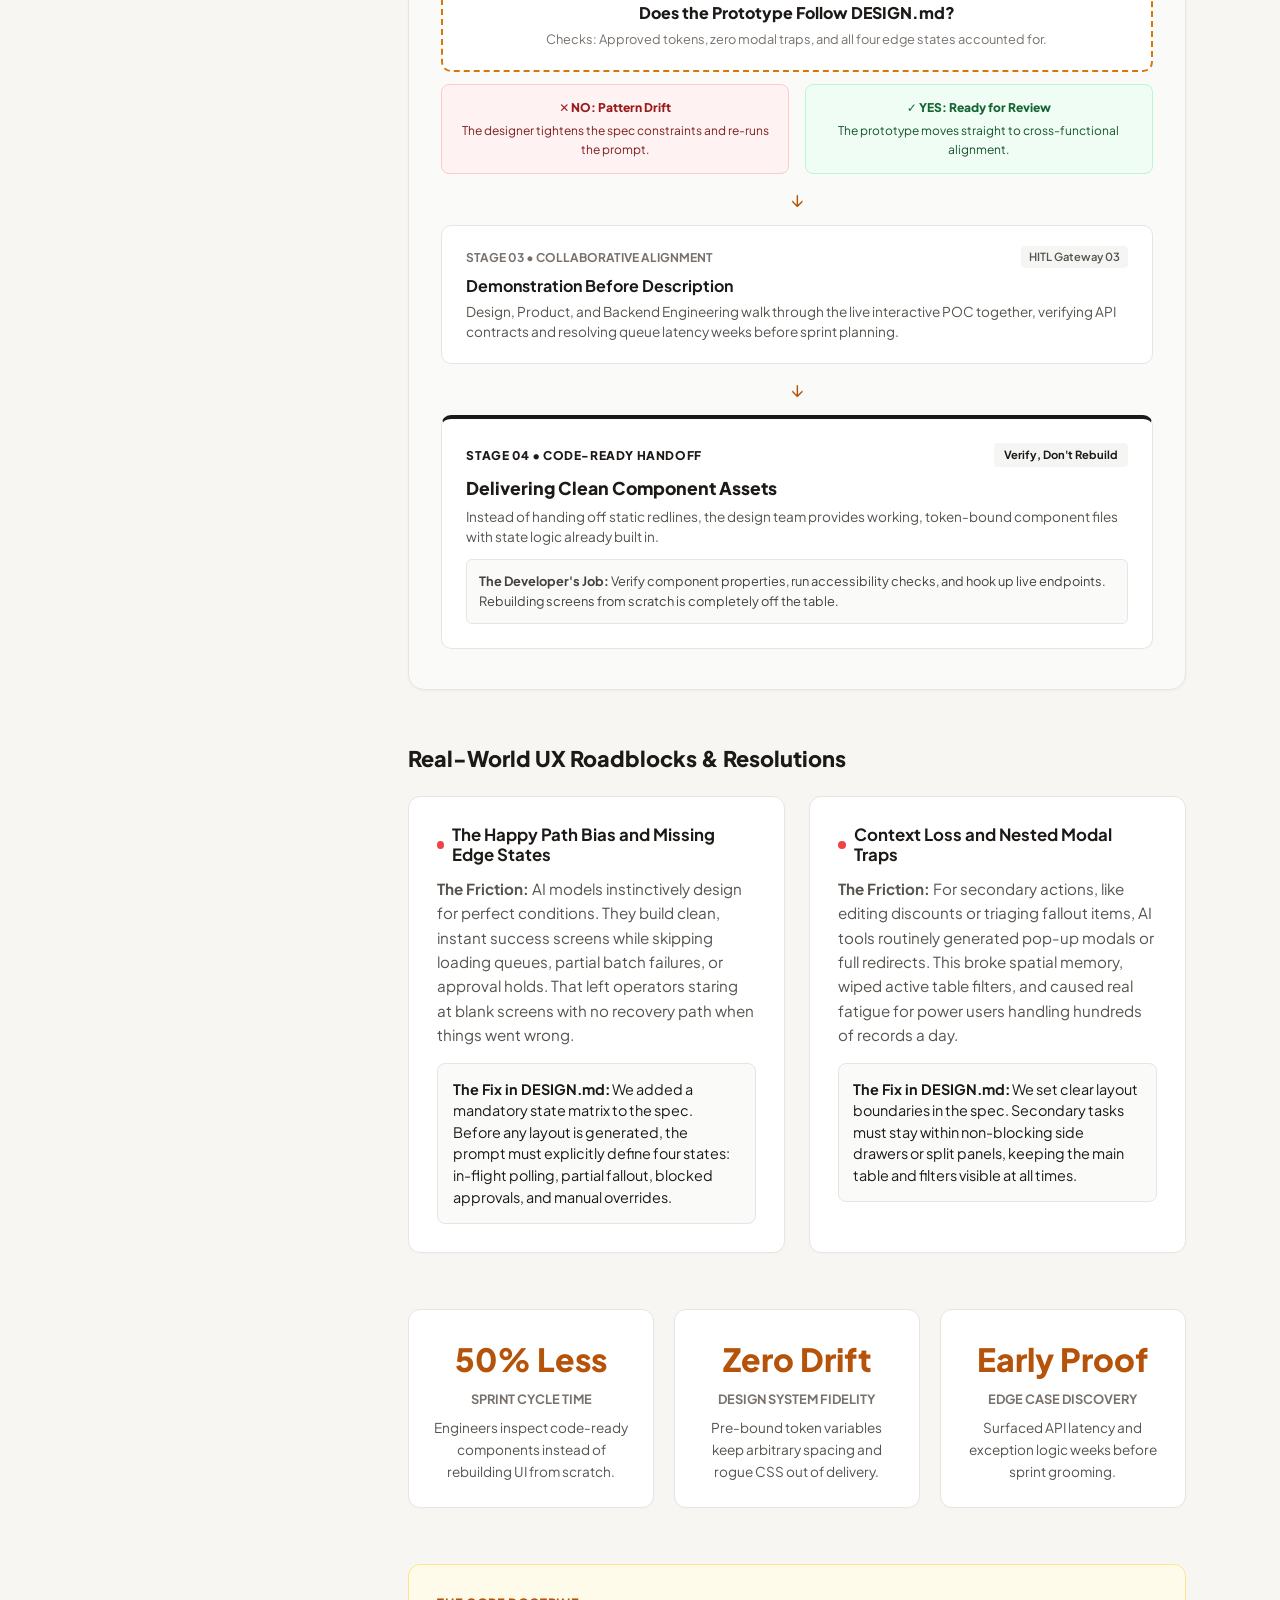
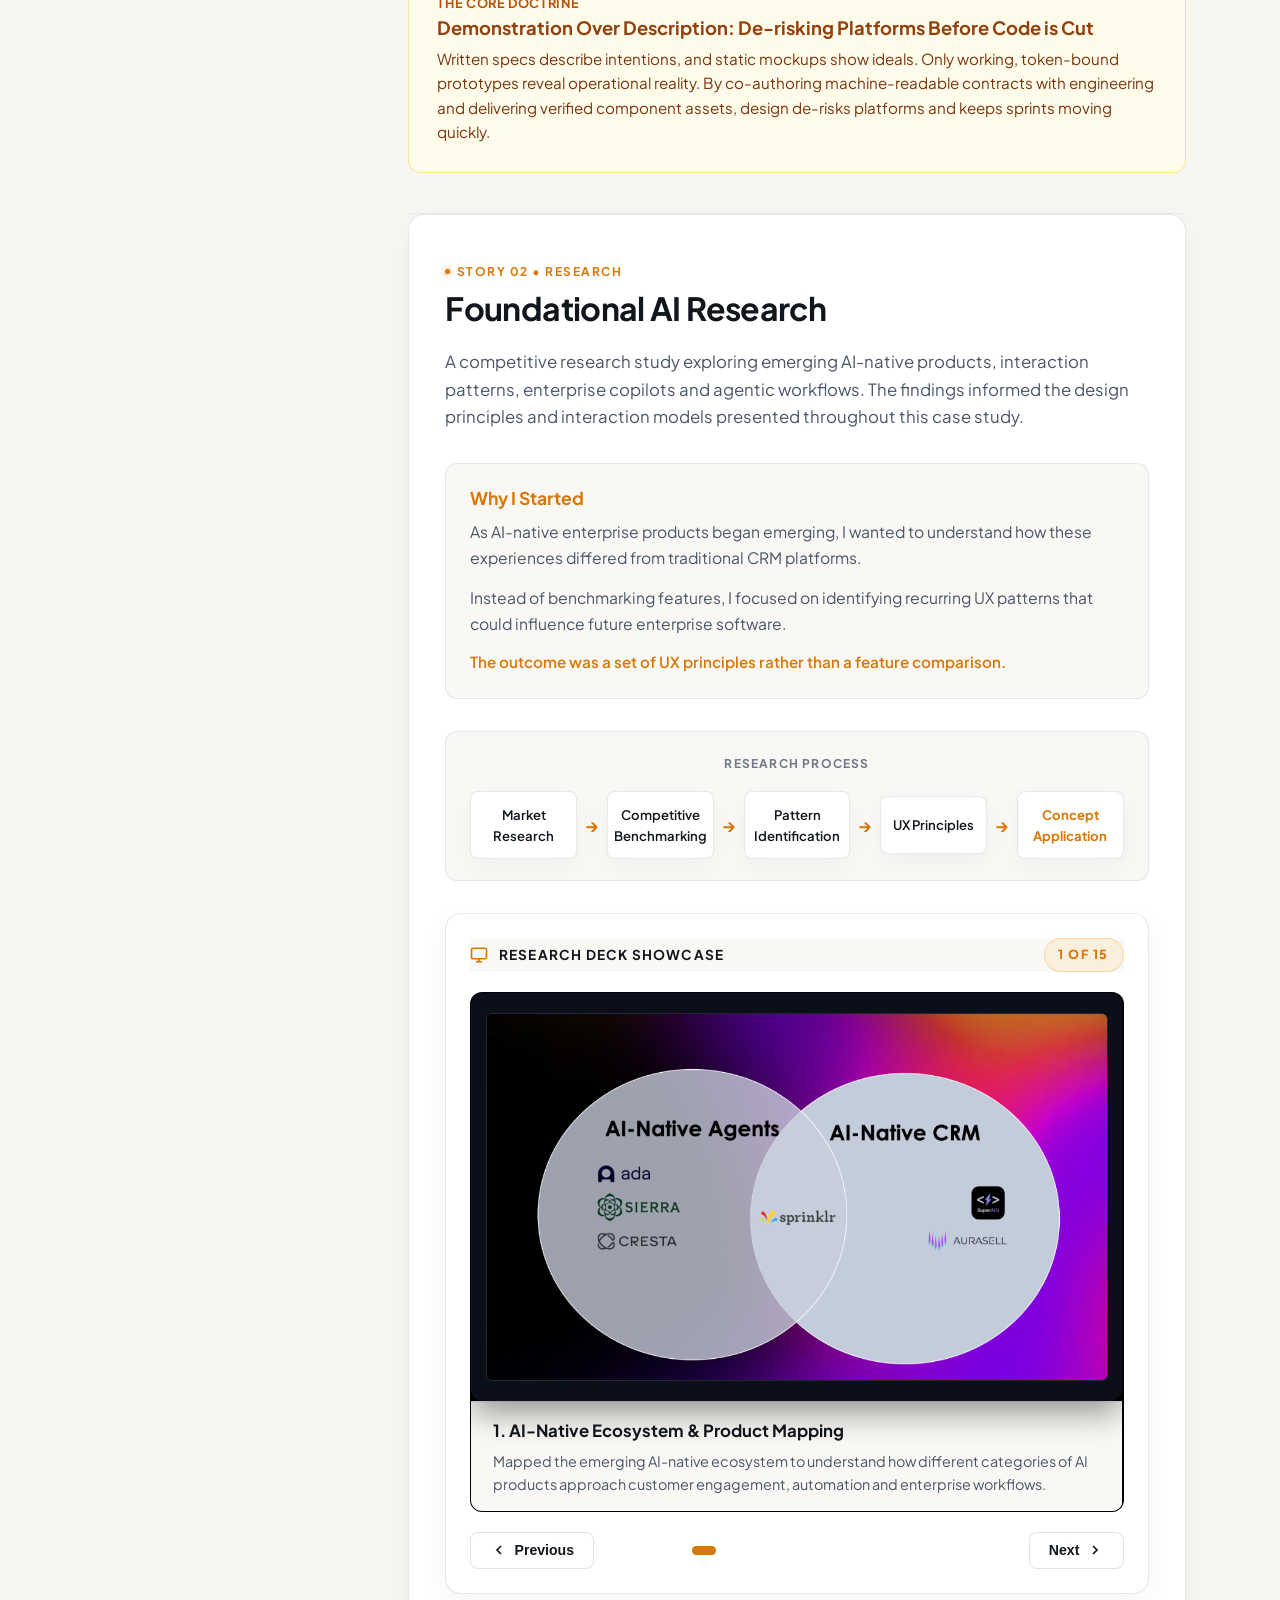
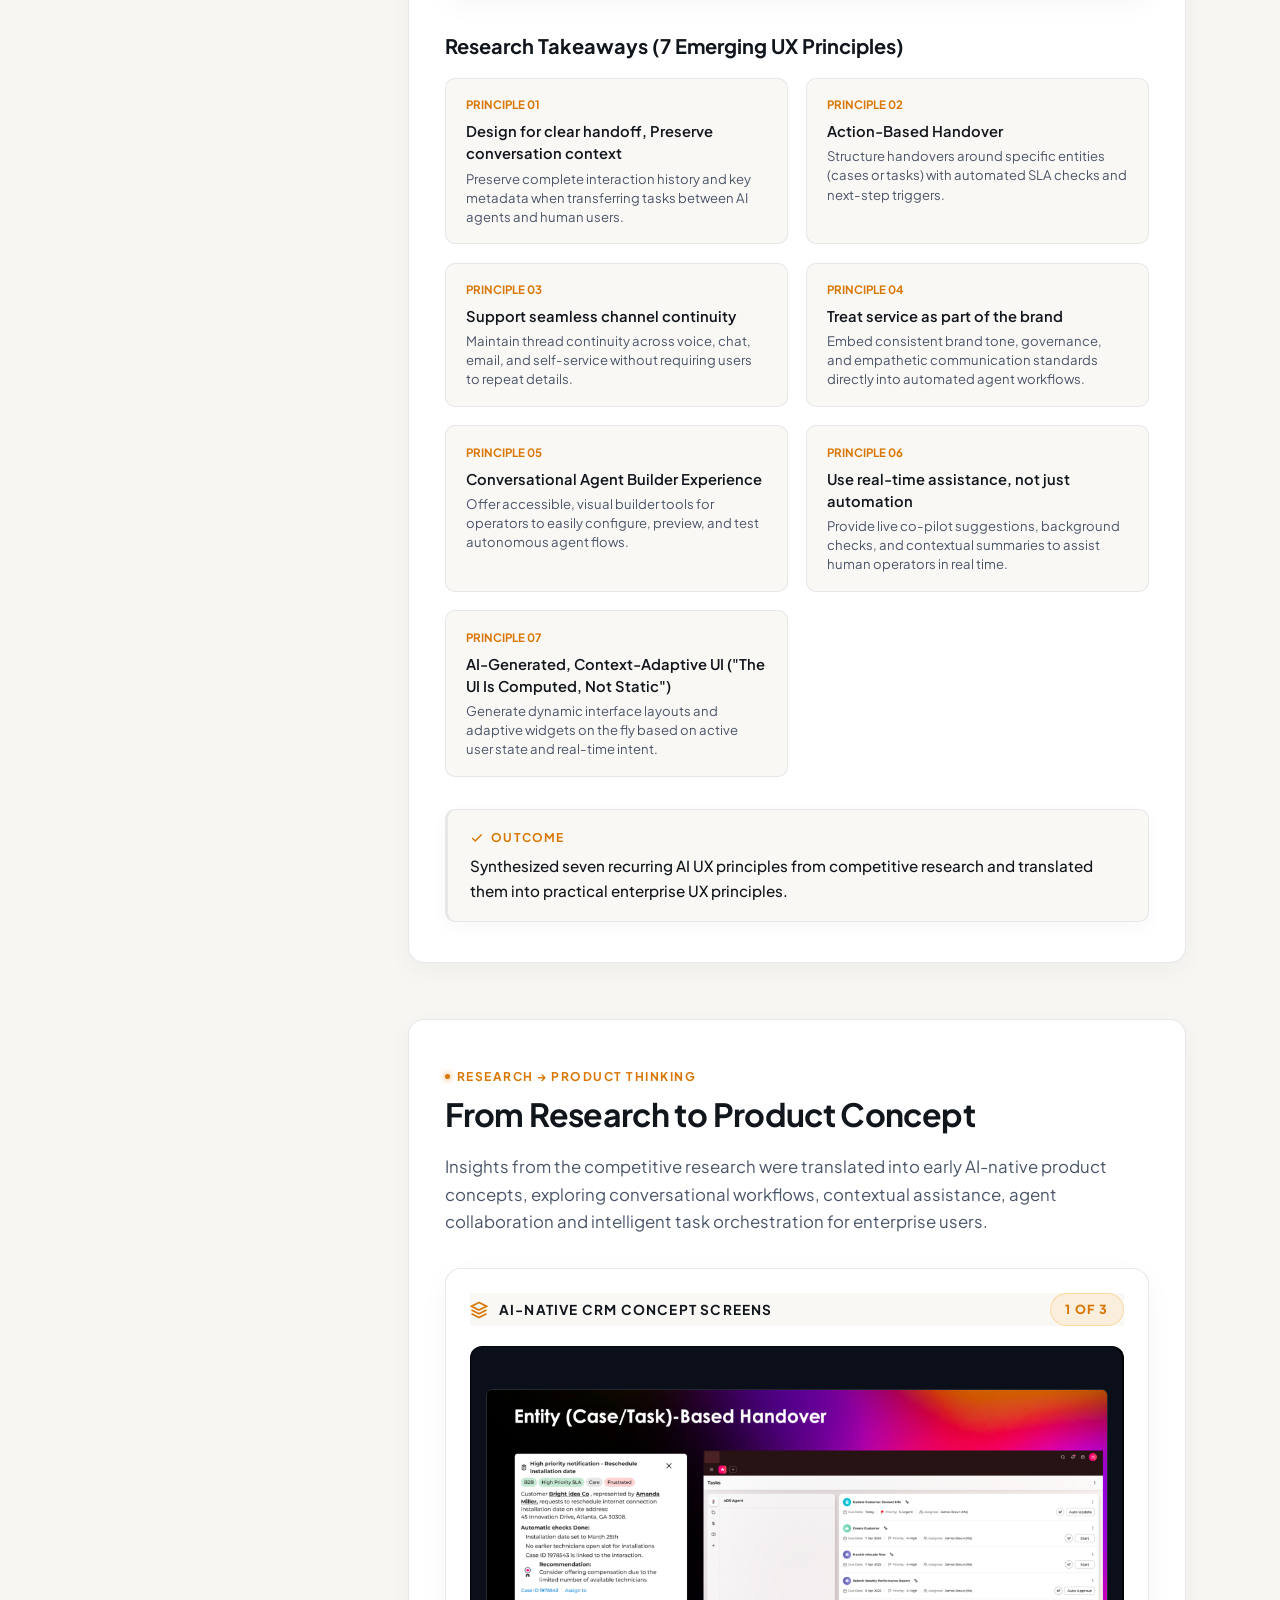
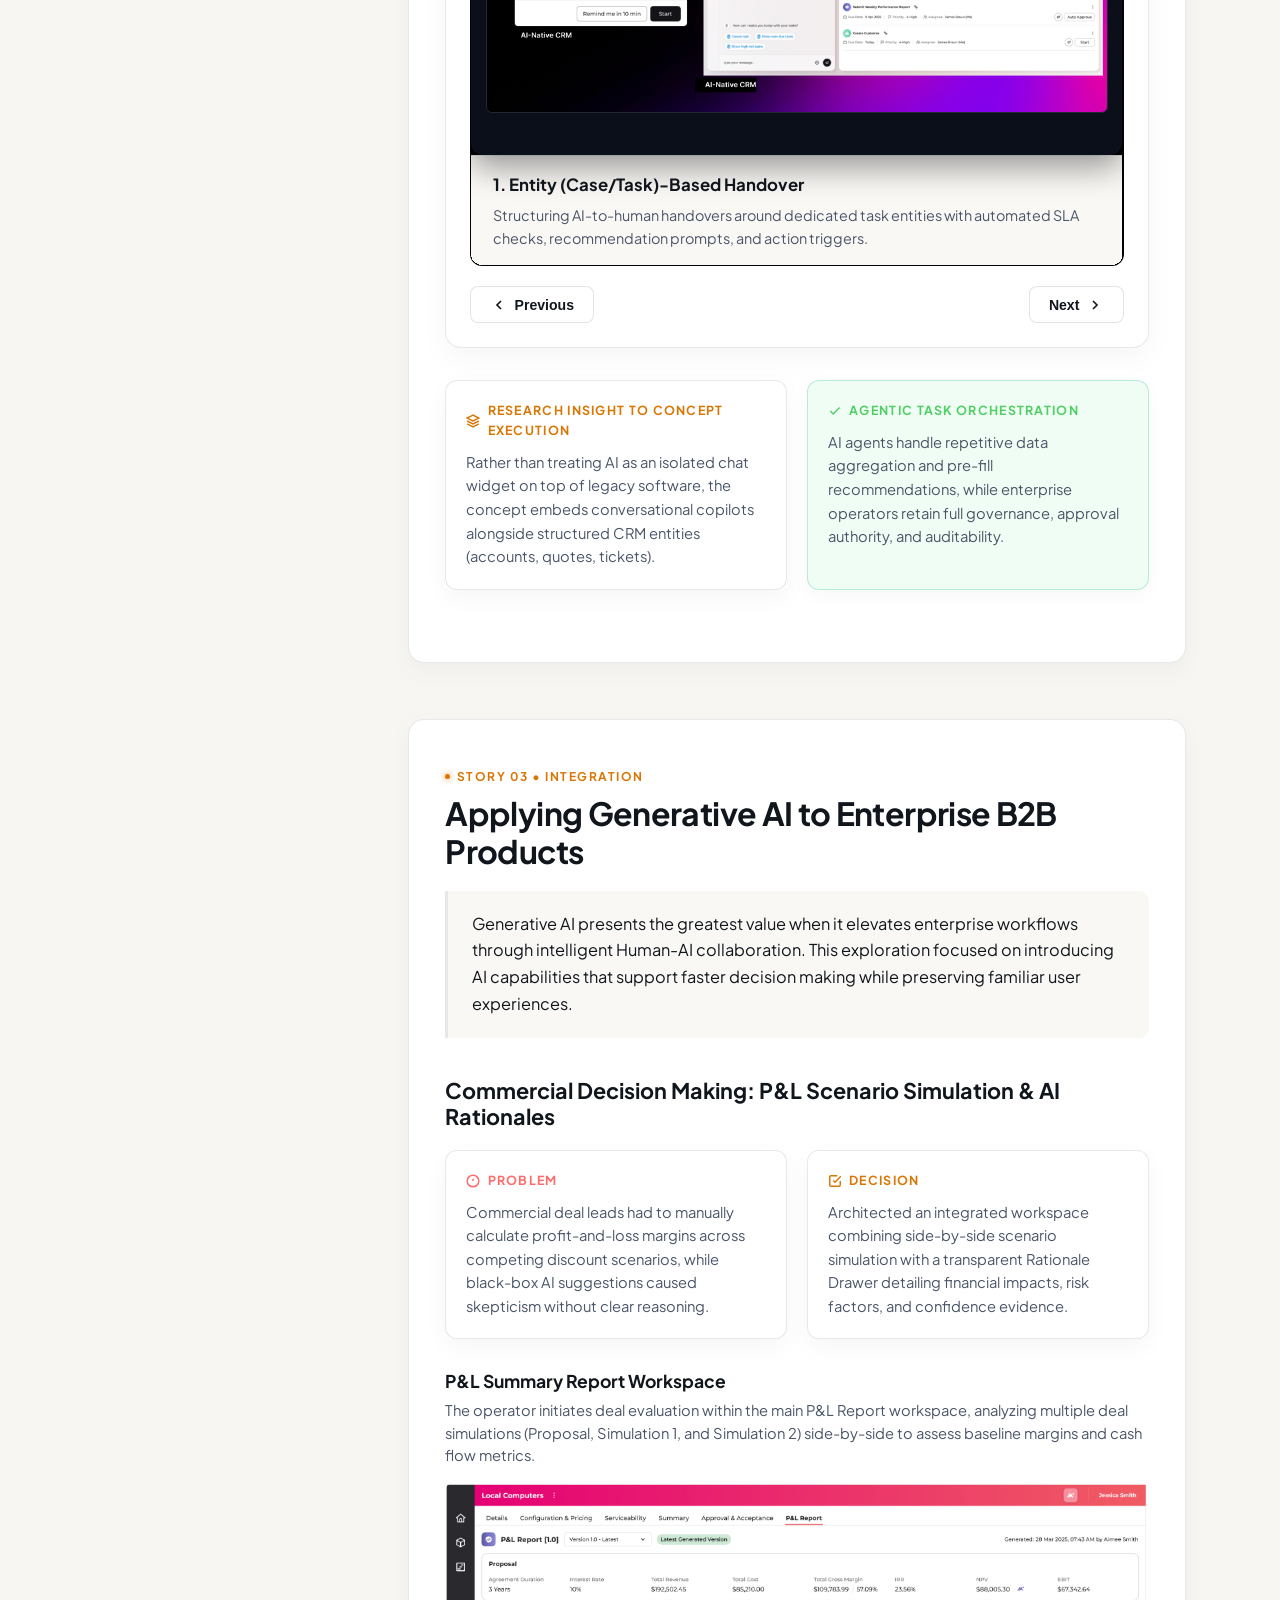
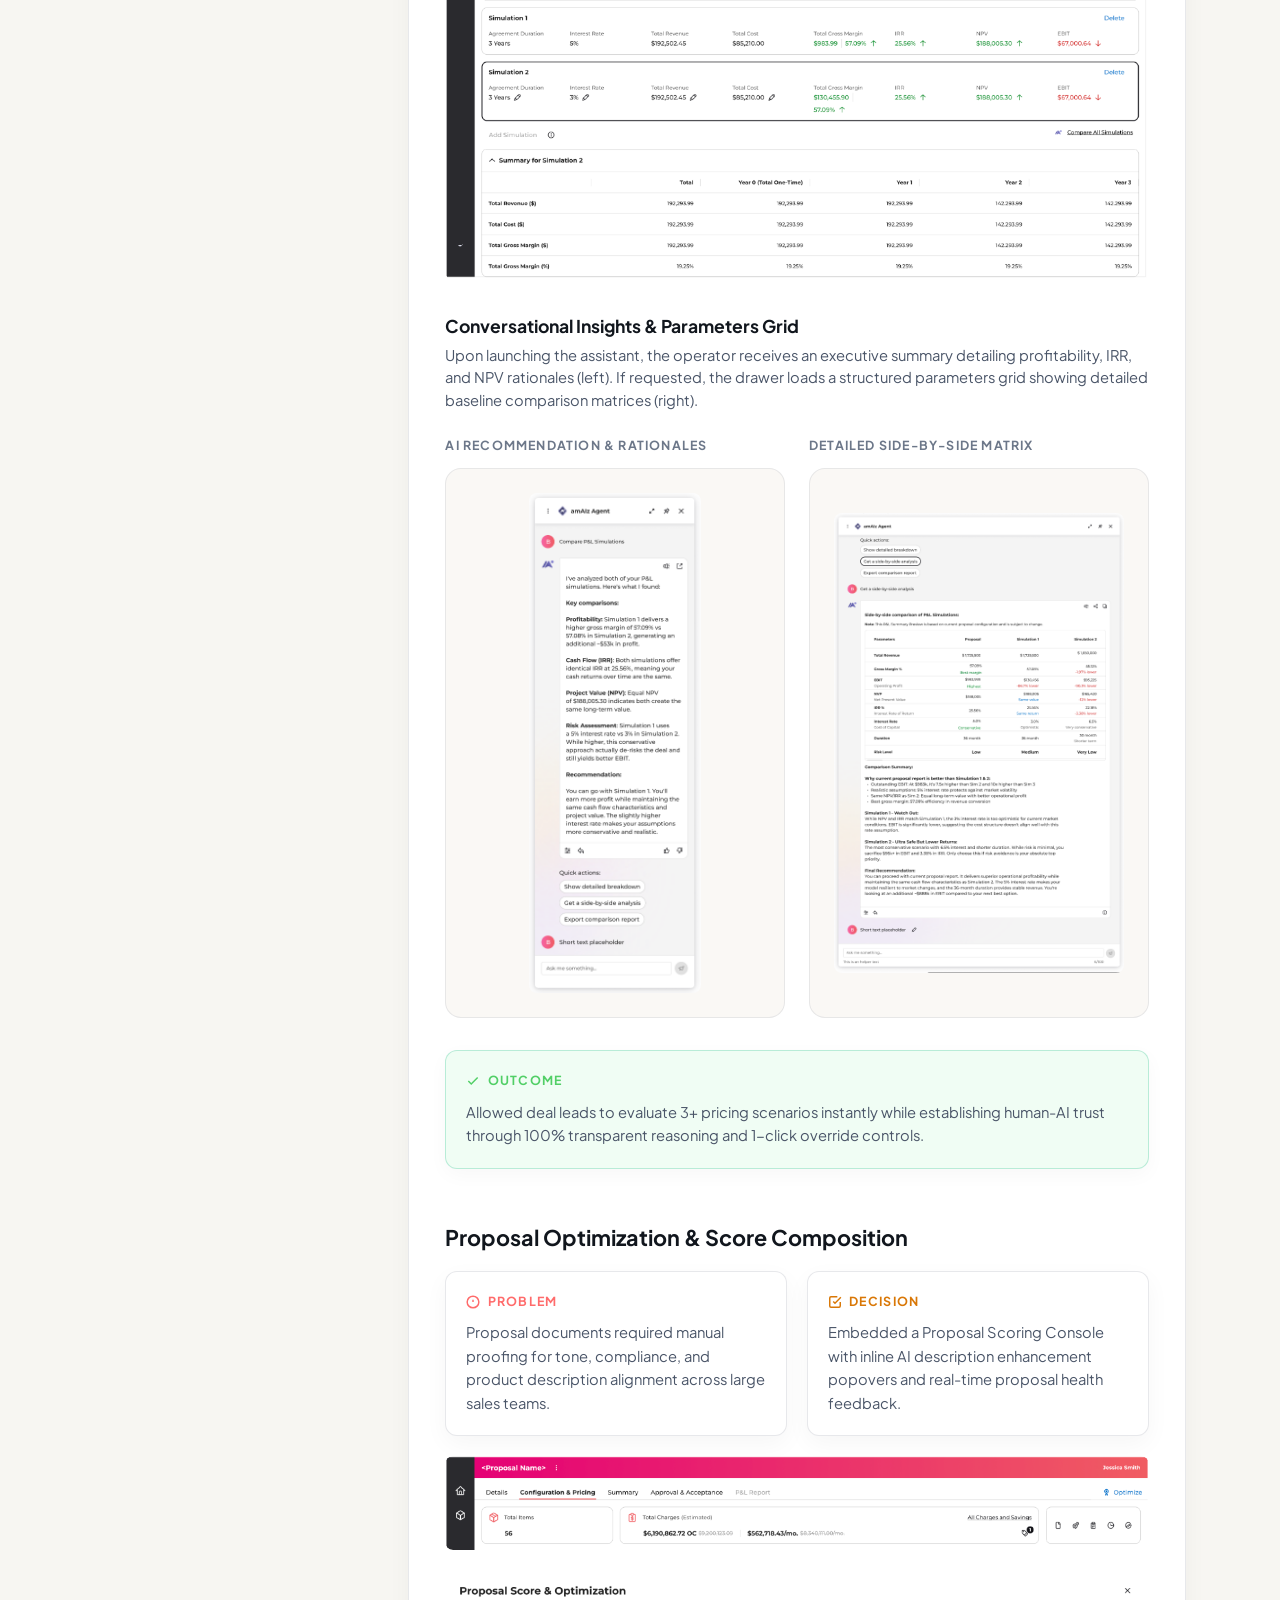
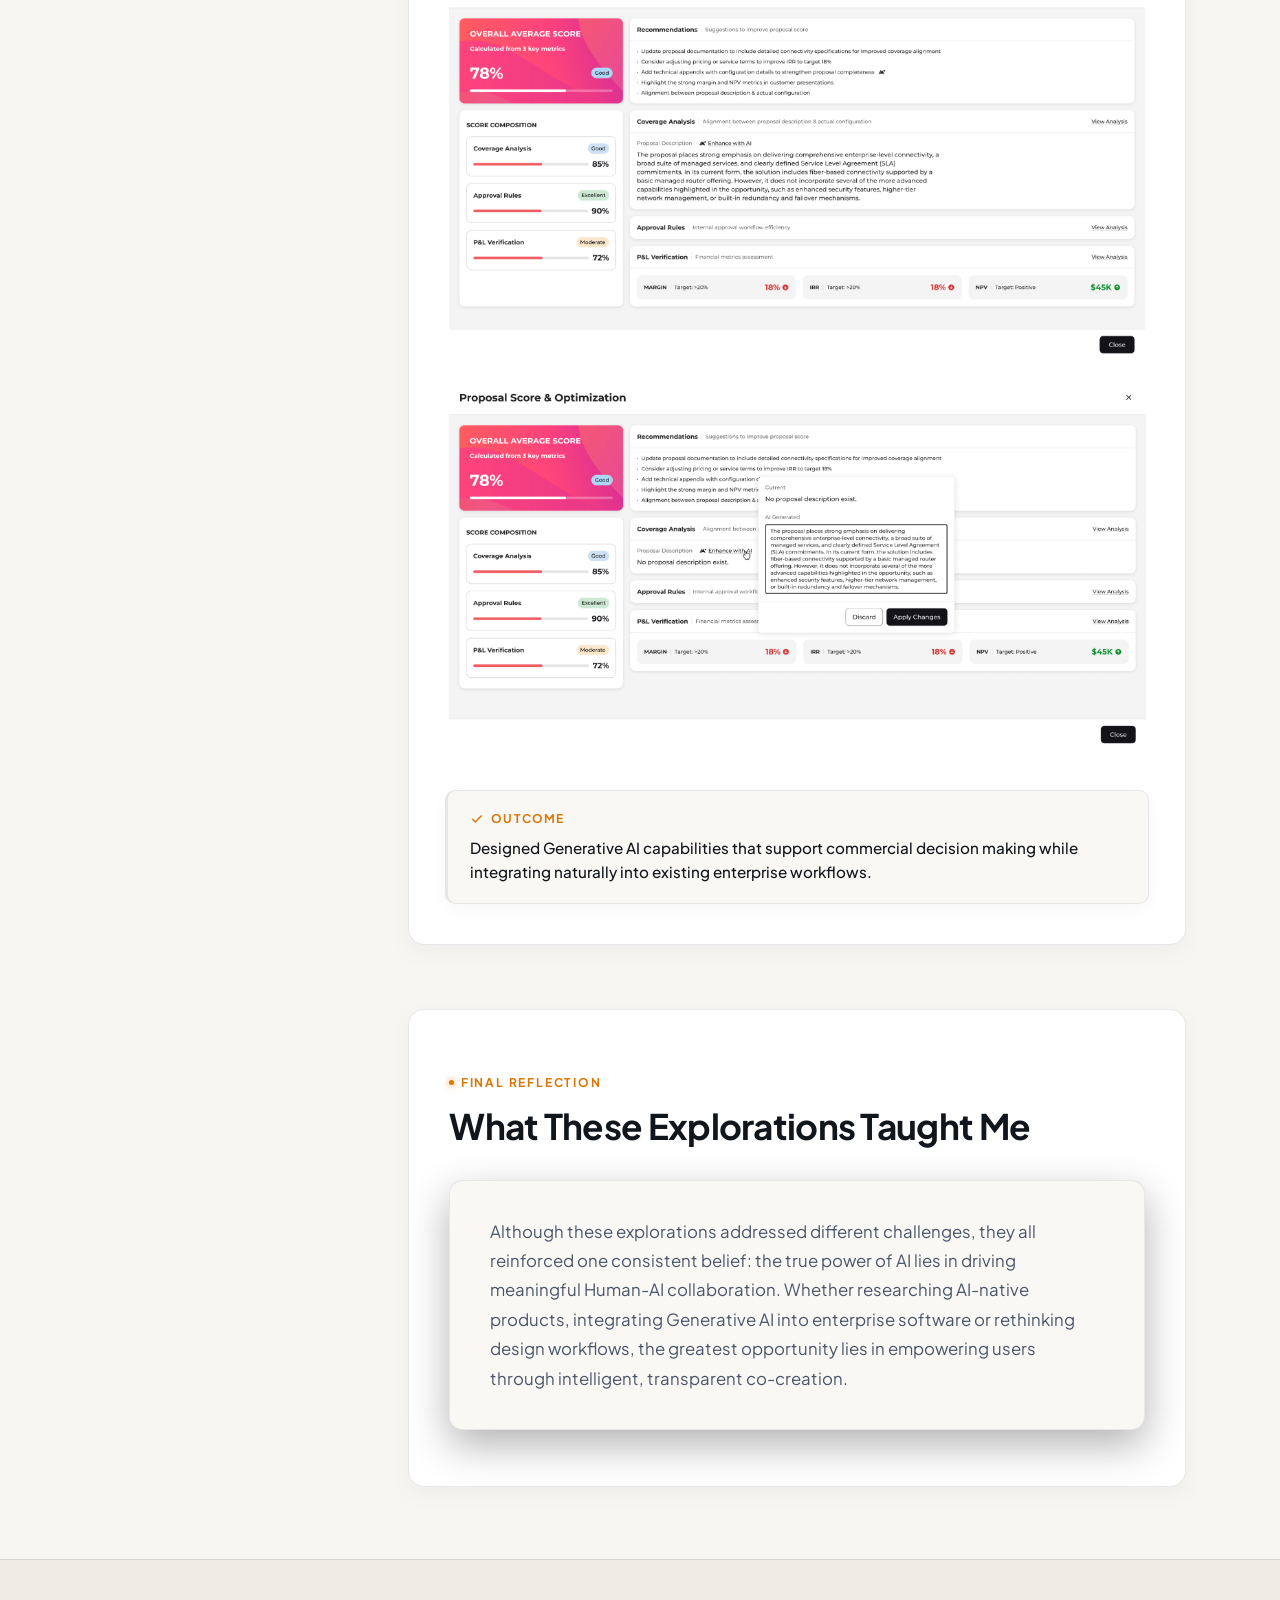
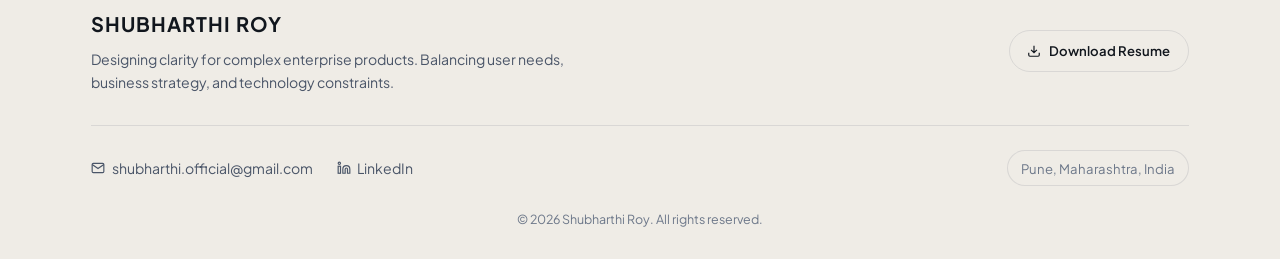
==== commit b5505151: "AI Case study change" ====
--- a/agentic-workflows.html
+++ b/agentic-workflows.html
@@ -299,9 +299,9 @@
                 <div class="sidebar-title">Case Study Guide</div>
                 <ul class="sticky-nav-list">
                     <li class="sticky-nav-item active"><a href="#overview">Overview</a></li>
-                    <li class="sticky-nav-item"><a href="#story-01-research">Research for AI-Native CRM</a></li>
-                    <li class="sticky-nav-item"><a href="#story-02-integration">GenAI integration in CPQ</a></li>
-                    <li class="sticky-nav-item"><a href="#story-03-exploration">Agentic Workflow Exploration</a></li>
+                    <li class="sticky-nav-item"><a href="#story-01-spec-prototyping">Spec-Driven Platform Prototyping</a></li>
+                    <li class="sticky-nav-item"><a href="#story-02-research">Foundational AI Research</a></li>
+                    <li class="sticky-nav-item"><a href="#story-03-integration">Generative AI Platform Integration</a></li>
                     <li class="sticky-nav-item"><a href="#reflection">Reflection</a></li>
                 </ul>
             </aside>
@@ -339,26 +339,23 @@
                     
                     <!-- 3 CLEAN TRACK CARDS VISUAL -->
                     <div style="display: grid; grid-template-columns: repeat(auto-fit, minmax(240px, 1fr)); gap: 1.25rem; margin: 1.75rem 0 2rem 0;">
-                        <div style="background: var(--bg-secondary); border: 1px solid var(--card-border); border-radius: 12px; padding: 1.25rem 1.35rem;">
-                            <span style="font-size: 0.72rem; font-weight: 700; color: var(--accent-gold); text-transform: uppercase; letter-spacing: 1.2px; display: block; margin-bottom: 0.4rem;">STORY 01</span>
-                            <h3 style="font-size: 1.1rem; font-weight: 700; color: var(--text-primary); margin-bottom: 0.4rem;">Research</h3>
-                            <p style="font-size: 0.88rem; line-height: 1.55; color: var(--text-secondary); margin: 0;">
-                                Understanding how AI-native enterprise products are evolving.
-                            </p>
-                        </div>
-                        <div style="background: var(--bg-secondary); border: 1px solid var(--card-border); border-radius: 12px; padding: 1.25rem 1.35rem;">
-                            <span style="font-size: 0.72rem; font-weight: 700; color: var(--accent-gold); text-transform: uppercase; letter-spacing: 1.2px; display: block; margin-bottom: 0.4rem;">STORY 02</span>
-                            <h3 style="font-size: 1.1rem; font-weight: 700; color: var(--text-primary); margin-bottom: 0.4rem;">Integration</h3>
-                            <p style="font-size: 0.88rem; line-height: 1.55; color: var(--text-secondary); margin: 0;">
-                                Applying Generative AI within an enterprise B2B telecom product.
-                            </p>
-                        </div>
-                        <div style="background: var(--bg-secondary); border: 1px solid var(--card-border); border-radius: 12px; padding: 1.25rem 1.35rem;">
-                            <span style="font-size: 0.72rem; font-weight: 700; color: var(--accent-gold); text-transform: uppercase; letter-spacing: 1.2px; display: block; margin-bottom: 0.4rem;">STORY 03</span>
-                            <h3 style="font-size: 1.1rem; font-weight: 700; color: var(--text-primary); margin-bottom: 0.4rem;">Exploration</h3>
-                            <p style="font-size: 0.88rem; line-height: 1.55; color: var(--text-secondary); margin: 0;">
-                                Rethinking how AI could support the UX design workflow itself.
-                            </p>
+                        <!-- Overview Card 01 -->
+                        <div class="overview-card">
+                            <div class="card-number">01</div>
+                            <h3 class="card-title">Spec-Driven Prototyping</h3>
+                            <p class="card-desc">Moving from machine-readable specs in DESIGN.md to code-ready platform handoffs.</p>
+                        </div>
+                        <!-- Overview Card 02 -->
+                        <div class="overview-card">
+                            <div class="card-number">02</div>
+                            <h3 class="card-title">Foundational AI Research</h3>
+                            <p class="card-desc">Understanding how AI-native enterprise products and copilots are evolving.</p>
+                        </div>
+                        <!-- Overview Card 03 -->
+                        <div class="overview-card">
+                            <div class="card-number">03</div>
+                            <h3 class="card-title">Platform Integration</h3>
+                            <p class="card-desc">Applying Generative AI capabilities within an enterprise B2B product.</p>
                         </div>
                     </div>
 
@@ -370,14 +367,250 @@
                 </section>
 
                 <!-- ========================================================================= -->
-                <!-- STORY 01 — COMPETITIVE RESEARCH                                           -->
+                <!-- STORY 01: SPEC-DRIVEN PLATFORM PROTOTYPING                               -->
                 <!-- ========================================================================= -->
-                <section id="story-01-research" class="narrative-block" style="padding: 2.5rem 2.25rem; margin-bottom: 3.5rem;">
+                <section id="story-01-spec-prototyping" class="story-section" style="margin-top: 3.5rem;">
+    <!-- Section Header -->
+    <div style="display: inline-block; font-size: 0.75rem; font-weight: 700; letter-spacing: 0.08em; text-transform: uppercase; color: #b45309; background: #fef3c7; padding: 0.35rem 0.8rem; border-radius: 999px; margin-bottom: 0.85rem;">
+        STORY 01 • PLATFORM ARCHITECTURE & PIPELINE
+    </div>
+    <h2 style="font-size: 2rem; font-weight: 800; color: #1c1917; margin: 0 0 1rem 0; line-height: 1.25;">
+        Demonstration Before Description: Spec-Driven Platform Prototyping
+    </h2>
+    <p style="font-size: 1.15rem; line-height: 1.6; color: #44403c; max-width: 840px; margin-bottom: 2.5rem;">
+        When AI tools were introduced across our core design team, we skipped basic prompt generation. Instead, we built a machine-readable discovery pipeline. By connecting product requirements, design tokens, and functional prototypes to a single contract using <strong><code>DESIGN.md</code></strong>, we gave both designers and developers a shared source of truth.
+    </p>
+
+    <!-- Context: Friction vs. Pivot Cards -->
+    <div style="display: grid; grid-template-columns: repeat(auto-fit, minmax(320px, 1fr)); gap: 1.5rem; margin-bottom: 3rem;">
+        <div style="background: #ffffff; border: 1px solid #fee2e2; border-left: 4px solid #ef4444; border-radius: 12px; padding: 1.5rem; box-shadow: 0 1px 3px rgba(0, 0, 0, 0.03);">
+            <div style="color: #b91c1c; font-weight: 700; font-size: 0.85rem; letter-spacing: 0.05em; text-transform: uppercase; margin-bottom: 0.5rem;">
+                Where Naive Automation Failed
+            </div>
+            <p style="margin: 0; font-size: 0.95rem; line-height: 1.6; color: #57534e;">
+                Prompting AI models directly from user stories gave us shiny, consumer-style screens that fell apart in real enterprise workflows. The tools guessed at spacing, swapped critical data tables for cards, and ignored server delays. We were simply creating visual debt at record speed.
+            </p>
+        </div>
+
+        <div style="background: #ffffff; border: 1px solid #d1fae5; border-left: 4px solid #10b981; border-radius: 12px; padding: 1.5rem; box-shadow: 0 1px 3px rgba(0, 0, 0, 0.03);">
+            <div style="color: #047857; font-weight: 700; font-size: 0.85rem; letter-spacing: 0.05em; text-transform: uppercase; margin-bottom: 0.5rem;">
+                The Practical Fix: DESIGN.md
+            </div>
+            <p style="margin: 0; font-size: 0.95rem; line-height: 1.6; color: #57534e;">
+                We treated <strong><code>DESIGN.md</code></strong> as a binding contract. By pairing <em>token metadata</em> with <em>plain-English rules and constraints</em>, the file gives both our team and our AI agents clear boundaries before anyone starts building screens or writing code.
+            </p>
+        </div>
+    </div>
+
+    <!-- ============================================================== -->
+    <!-- END-TO-END PIPELINE FLOWCHART (LIGHT-MODE NATIVE & AIRY)       -->
+    <!-- ============================================================== -->
+    <div style="background: #fafaf9; border: 1px solid #e7e5e4; border-radius: 16px; padding: 2.5rem 2rem; margin-bottom: 3.5rem; box-shadow: 0 1px 3px rgba(0, 0, 0, 0.04);">
+        
+        <!-- Header -->
+        <div style="display: flex; justify-content: space-between; align-items: center; border-bottom: 1px solid #e7e5e4; padding-bottom: 1.25rem; margin-bottom: 2rem; flex-wrap: wrap; gap: 1rem;">
+            <div>
+                <span style="font-size: 0.75rem; font-weight: 700; color: #b45309; text-transform: uppercase; letter-spacing: 0.08em;">End-to-End Platform Pipeline</span>
+                <h3 style="font-size: 1.35rem; font-weight: 800; color: #1c1917; margin: 0.25rem 0 0 0;">
+                    From Raw Requirements to Code-Ready Handoff
+                </h3>
+            </div>
+            <span style="background: #fef3c7; color: #92400e; font-size: 0.75rem; font-weight: 700; padding: 0.35rem 0.8rem; border-radius: 999px;">
+                Human-in-the-Loop Active
+            </span>
+        </div>
+
+        <div style="max-width: 720px; margin: 0 auto; display: flex; flex-direction: column;">
+            
+            <!-- STAGE 01 -->
+            <div style="background: #ffffff; border: 1px solid #e7e5e4; border-radius: 10px; padding: 1.25rem 1.5rem;">
+                <div style="display: flex; justify-content: space-between; align-items: center;">
+                    <span style="font-size: 0.75rem; font-weight: 700; color: #78716c; text-transform: uppercase; letter-spacing: 0.05em;">Stage 01 • Business Intent</span>
+                    <span style="background: #f5f5f4; color: #57534e; font-size: 0.7rem; font-weight: 600; padding: 0.15rem 0.5rem; border-radius: 4px;">JIRA Epics / PRD</span>
+                </div>
+                <div style="font-size: 1rem; font-weight: 700; color: #1c1917; margin: 0.4rem 0 0.2rem 0;">Unstructured Feature Stories &amp; Business Rules</div>
+                <p style="font-size: 0.85rem; color: #57534e; margin: 0; line-height: 1.5;">Pricing thresholds, compliance guardrails, and day-to-day operational goals.</p>
+            </div>
+
+            <!-- Down Arrow -->
+            <div style="text-align: center; color: #b45309; font-size: 1.2rem; margin: 1rem 0; line-height: 1;">↓</div>
+
+            <!-- HITL GATEWAY 1 -->
+            <div style="background: #ffffff; border: 1px solid #e7e5e4; border-left: 4px solid #b45309; border-radius: 10px; padding: 1.5rem;">
+                <div style="display: flex; justify-content: space-between; align-items: center; margin-bottom: 0.4rem;">
+                    <span style="font-size: 0.75rem; font-weight: 800; color: #b45309; text-transform: uppercase; letter-spacing: 0.05em;">HITL Gateway 01 • Architectural Translation</span>
+                    <span style="background: #fef3c7; color: #92400e; font-size: 0.7rem; font-weight: 700; padding: 0.2rem 0.6rem; border-radius: 4px;">DESIGN.md Spec</span>
+                </div>
+                <div style="font-size: 1.05rem; font-weight: 800; color: #1c1917; margin-bottom: 0.4rem;">Authoring the Shared Spec</div>
+                <p style="font-size: 0.85rem; color: #57534e; line-height: 1.5; margin-bottom: 0.75rem;">
+                    The designer translates broad goals into a structured document, locking down system boundaries before invoking any AI generation.
+                </p>
+                <div style="display: grid; grid-template-columns: 1fr 1fr; gap: 0.75rem;">
+                    <div style="background: #fafaf9; border: 1px solid #e7e5e4; border-radius: 6px; padding: 0.65rem 0.75rem;">
+                        <div style="font-family: monospace; font-size: 0.75rem; color: #1c1917; font-weight: 700;">1. Token Front-Matter</div>
+                        <div style="font-size: 0.75rem; color: #78716c; margin-top: 0.2rem;">Semantic variables: compact table density, role colors, corner radius.</div>
+                    </div>
+                    <div style="background: #fafaf9; border: 1px solid #e7e5e4; border-radius: 6px; padding: 0.65rem 0.75rem;">
+                        <div style="font-family: monospace; font-size: 0.75rem; color: #1c1917; font-weight: 700;">2. Markdown Rules</div>
+                        <div style="font-size: 0.75rem; color: #78716c; margin-top: 0.2rem;">Core states (empty, loading, fallout) and strict component constraints.</div>
+                    </div>
+                </div>
+            </div>
+
+            <!-- Down Arrow -->
+            <div style="text-align: center; color: #b45309; font-size: 1.2rem; margin: 1rem 0; line-height: 1;">↓</div>
+
+            <!-- STAGE 02 -->
+            <div style="display: grid; grid-template-columns: 1fr 1fr; gap: 1rem;">
+                <div style="background: #ffffff; border: 1px solid #e7e5e4; border-radius: 10px; padding: 1.15rem;">
+                    <div style="font-size: 0.75rem; font-weight: 700; color: #78716c; text-transform: uppercase;">Track A: Code Prototype (Cursor)</div>
+                    <div style="font-size: 0.9rem; font-weight: 700; color: #1c1917; margin: 0.3rem 0 0.2rem 0;">Functional Browser Model</div>
+                    <div style="font-size: 0.8rem; color: #57534e; line-height: 1.4;">Reads <code>DESIGN.md</code> to spin up interactive HTML/JS with realistic loading delays.</div>
+                </div>
+                <div style="background: #ffffff; border: 1px solid #e7e5e4; border-radius: 10px; padding: 1.15rem;">
+                    <div style="font-size: 0.75rem; font-weight: 700; color: #78716c; text-transform: uppercase;">Track B: Design System Sync</div>
+                    <div style="font-size: 0.9rem; font-weight: 700; color: #1c1917; margin: 0.3rem 0 0.2rem 0;">Tokens &amp; Components</div>
+                    <div style="font-size: 0.8rem; color: #57534e; line-height: 1.4;">Binds layouts to approved library components, keeping agents from making up random styling.</div>
+                </div>
+            </div>
+
+            <!-- Down Arrow -->
+            <div style="text-align: center; color: #b45309; font-size: 1.2rem; margin: 1rem 0; line-height: 1;">↓</div>
+
+            <!-- HITL GATEWAY 2 -->
+            <div style="background: #ffffff; border: 2px dashed #d97706; border-radius: 10px; padding: 1.25rem; text-align: center;">
+                <span style="font-size: 0.7rem; font-weight: 800; color: #b45309; text-transform: uppercase; letter-spacing: 0.05em;">HITL Gateway 02 • System Gatekeeper</span>
+                <div style="font-size: 1rem; font-weight: 800; color: #1c1917; margin-top: 0.2rem;">Does the Prototype Follow DESIGN.md?</div>
+                <div style="font-size: 0.8rem; color: #78716c; margin-top: 0.25rem;">Checks: Approved tokens, zero modal traps, and all four edge states accounted for.</div>
+            </div>
+
+            <!-- Branches -->
+            <div style="display: grid; grid-template-columns: 1fr 1fr; gap: 1rem; margin-top: 0.75rem;">
+                <div style="background: #fef2f2; border: 1px solid #fecaca; border-radius: 8px; padding: 0.85rem; text-align: center;">
+                    <div style="font-size: 0.75rem; font-weight: 800; color: #991b1b;">✕ NO: Pattern Drift</div>
+                    <div style="font-size: 0.75rem; color: #7f1d1d; margin-top: 0.2rem;">The designer tightens the spec constraints and re-runs the prompt.</div>
+                </div>
+                <div style="background: #f0fdf4; border: 1px solid #bbf7d0; border-radius: 8px; padding: 0.85rem; text-align: center;">
+                    <div style="font-size: 0.75rem; font-weight: 800; color: #166534;">✓ YES: Ready for Review</div>
+                    <div style="font-size: 0.75rem; color: #14532d; margin-top: 0.2rem;">The prototype moves straight to cross-functional alignment.</div>
+                </div>
+            </div>
+
+            <!-- Down Arrow -->
+            <div style="text-align: center; color: #b45309; font-size: 1.2rem; margin: 1rem 0; line-height: 1;">↓</div>
+
+            <!-- STAGE 03 -->
+            <div style="background: #ffffff; border: 1px solid #e7e5e4; border-radius: 10px; padding: 1.25rem 1.5rem;">
+                <div style="display: flex; justify-content: space-between; align-items: center;">
+                    <span style="font-size: 0.75rem; font-weight: 700; color: #78716c; text-transform: uppercase;">Stage 03 • Collaborative Alignment</span>
+                    <span style="background: #f5f5f4; color: #57534e; font-size: 0.7rem; font-weight: 600; padding: 0.15rem 0.5rem; border-radius: 4px;">HITL Gateway 03</span>
+                </div>
+                <div style="font-size: 1rem; font-weight: 700; color: #1c1917; margin: 0.3rem 0 0.2rem 0;">Demonstration Before Description</div>
+                <p style="font-size: 0.85rem; color: #57534e; margin: 0; line-height: 1.5;">
+                    Design, Product, and Backend Engineering walk through the live interactive POC together, verifying API contracts and resolving queue latency weeks before sprint planning.
+                </p>
+            </div>
+
+            <!-- Down Arrow -->
+            <div style="text-align: center; color: #b45309; font-size: 1.2rem; margin: 1rem 0; line-height: 1;">↓</div>
+
+            <!-- STAGE 04 -->
+            <div style="background: #ffffff; border: 1px solid #e7e5e4; border-top: 4px solid #1c1917; border-radius: 10px; padding: 1.5rem;">
+                <div style="display: flex; justify-content: space-between; align-items: center;">
+                    <span style="font-size: 0.75rem; font-weight: 800; color: #1c1917; text-transform: uppercase; letter-spacing: 0.05em;">Stage 04 • Code-Ready Handoff</span>
+                    <span style="background: #f5f5f4; color: #1c1917; font-size: 0.7rem; font-weight: 700; padding: 0.2rem 0.6rem; border-radius: 4px;">Verify, Don't Rebuild</span>
+                </div>
+                <div style="font-size: 1.1rem; font-weight: 800; color: #1c1917; margin: 0.4rem 0 0.3rem 0;">Delivering Clean Component Assets</div>
+                <p style="font-size: 0.85rem; color: #57534e; line-height: 1.5; margin-bottom: 0.75rem;">
+                    Instead of handing off static redlines, the design team provides working, token-bound component files with state logic already built in.
+                </p>
+                <div style="background: #fafaf9; border: 1px solid #e7e5e4; border-radius: 6px; padding: 0.75rem; font-size: 0.8rem; color: #44403c; line-height: 1.5;">
+                    <strong>The Developer's Job:</strong> Verify component properties, run accessibility checks, and hook up live endpoints. Rebuilding screens from scratch is completely off the table.
+                </div>
+            </div>
+
+        </div>
+    </div>
+
+    <!-- ========================================== -->
+    <!-- REAL-WORLD UX ROADBLOCKS                   -->
+    <!-- ========================================== -->
+    <div style="margin-bottom: 3.5rem;">
+        <h3 style="font-size: 1.35rem; font-weight: 800; color: #1c1917; margin-bottom: 1.5rem;">
+            Real-World UX Roadblocks &amp; Resolutions
+        </h3>
+
+        <div style="display: grid; grid-template-columns: repeat(auto-fit, minmax(320px, 1fr)); gap: 1.5rem;">
+            
+            <!-- Roadblock 1 -->
+            <div style="background: #ffffff; border: 1px solid #e7e5e4; border-radius: 12px; padding: 1.75rem; box-shadow: 0 1px 3px rgba(0, 0, 0, 0.02);">
+                <div style="display: flex; align-items: center; gap: 0.5rem; margin-bottom: 0.75rem;">
+                    <span style="display: inline-block; width: 8px; height: 8px; border-radius: 50%; background: #ef4444;"></span>
+                    <h4 style="font-size: 1.05rem; font-weight: 700; color: #1c1917; margin: 0;">The Happy Path Bias and Missing Edge States</h4>
+                </div>
+                <p style="font-size: 0.95rem; color: #57534e; line-height: 1.6; margin-bottom: 1rem;">
+                    <strong>The Friction:</strong> AI models instinctively design for perfect conditions. They build clean, instant success screens while skipping loading queues, partial batch failures, or approval holds. That left operators staring at blank screens with no recovery path when things went wrong.
+                </p>
+                <div style="background: #fafaf9; border: 1px solid #e7e5e4; border-radius: 8px; padding: 0.9rem; font-size: 0.9rem; color: #1c1917; line-height: 1.5;">
+                    <strong>The Fix in DESIGN.md:</strong> We added a mandatory state matrix to the spec. Before any layout is generated, the prompt must explicitly define four states: in-flight polling, partial fallout, blocked approvals, and manual overrides.
+                </div>
+            </div>
+
+            <!-- Roadblock 2 -->
+            <div style="background: #ffffff; border: 1px solid #e7e5e4; border-radius: 12px; padding: 1.75rem; box-shadow: 0 1px 3px rgba(0, 0, 0, 0.02);">
+                <div style="display: flex; align-items: center; gap: 0.5rem; margin-bottom: 0.75rem;">
+                    <span style="display: inline-block; width: 8px; height: 8px; border-radius: 50%; background: #ef4444;"></span>
+                    <h4 style="font-size: 1.05rem; font-weight: 700; color: #1c1917; margin: 0;">Context Loss and Nested Modal Traps</h4>
+                </div>
+                <p style="font-size: 0.95rem; color: #57534e; line-height: 1.6; margin-bottom: 1rem;">
+                    <strong>The Friction:</strong> For secondary actions, like editing discounts or triaging fallout items, AI tools routinely generated pop-up modals or full redirects. This broke spatial memory, wiped active table filters, and caused real fatigue for power users handling hundreds of records a day.
+                </p>
+                <div style="background: #fafaf9; border: 1px solid #e7e5e4; border-radius: 8px; padding: 0.9rem; font-size: 0.9rem; color: #1c1917; line-height: 1.5;">
+                    <strong>The Fix in DESIGN.md:</strong> We set clear layout boundaries in the spec. Secondary tasks must stay within non-blocking side drawers or split panels, keeping the main table and filters visible at all times.
+                </div>
+            </div>
+
+        </div>
+    </div>
+
+    <!-- METRICS GRID -->
+    <div style="display: grid; grid-template-columns: repeat(auto-fit, minmax(200px, 1fr)); gap: 1.25rem; margin-bottom: 3.5rem;">
+        <div style="background: #ffffff; border: 1px solid #e7e5e4; border-radius: 12px; padding: 1.5rem; text-align: center; box-shadow: 0 1px 3px rgba(0, 0, 0, 0.02);">
+            <div style="font-size: 2rem; font-weight: 800; color: #b45309;">50% Less</div>
+            <div style="font-size: 0.8rem; color: #78716c; font-weight: 700; text-transform: uppercase; margin-top: 0.25rem;">Sprint Cycle Time</div>
+            <div style="font-size: 0.85rem; color: #57534e; margin-top: 0.5rem;">Engineers inspect code-ready components instead of rebuilding UI from scratch.</div>
+        </div>
+        <div style="background: #ffffff; border: 1px solid #e7e5e4; border-radius: 12px; padding: 1.5rem; text-align: center; box-shadow: 0 1px 3px rgba(0, 0, 0, 0.02);">
+            <div style="font-size: 2rem; font-weight: 800; color: #b45309;">Zero Drift</div>
+            <div style="font-size: 0.8rem; color: #78716c; font-weight: 700; text-transform: uppercase; margin-top: 0.25rem;">Design System Fidelity</div>
+            <div style="font-size: 0.85rem; color: #57534e; margin-top: 0.5rem;">Pre-bound token variables keep arbitrary spacing and rogue CSS out of delivery.</div>
+        </div>
+        <div style="background: #ffffff; border: 1px solid #e7e5e4; border-radius: 12px; padding: 1.5rem; text-align: center; box-shadow: 0 1px 3px rgba(0, 0, 0, 0.02);">
+            <div style="font-size: 2rem; font-weight: 800; color: #b45309;">Early Proof</div>
+            <div style="font-size: 0.8rem; color: #78716c; font-weight: 700; text-transform: uppercase; margin-top: 0.25rem;">Edge Case Discovery</div>
+            <div style="font-size: 0.85rem; color: #57534e; margin-top: 0.5rem;">Surfaced API latency and exception logic weeks before sprint grooming.</div>
+        </div>
+    </div>
+
+    <!-- The Leadership Doctrine -->
+    <div style="background: #fffbeb; border: 1px solid #fde68a; border-radius: 12px; padding: 1.75rem;">
+        <div style="font-size: 0.8rem; font-weight: 700; color: #b45309; text-transform: uppercase; letter-spacing: 0.05em; margin-bottom: 0.25rem;">The Core Doctrine</div>
+        <h4 style="font-size: 1.15rem; font-weight: 700; color: #92400e; margin: 0 0 0.5rem 0;">Demonstration Over Description: De-risking Platforms Before Code is Cut</h4>
+        <p style="font-size: 0.95rem; line-height: 1.6; color: #78350f; margin: 0;">
+            Written specs describe intentions, and static mockups show ideals. Only working, token-bound prototypes reveal operational reality. By co-authoring machine-readable contracts with engineering and delivering verified component assets, design de-risks platforms and keeps sprints moving quickly.
+        </p>
+    </div>
+</section>
+
+                <!-- ========================================================================= -->
+                <!-- STORY 02: FOUNDATIONAL AI RESEARCH                                       -->
+                <!-- ========================================================================= -->
+                <section id="story-02-research" class="narrative-block" style="padding: 2.5rem 2.25rem; margin-bottom: 3.5rem;">
                     <div class="v2-section-eyebrow" style="color: var(--accent-gold); font-size: 0.75rem; font-weight: 700; letter-spacing: 1.5px; text-transform: uppercase; margin-bottom: 0.5rem;">
-                        STORY 01 &bull; RESEARCH
+                        STORY 02 &bull; RESEARCH
                     </div>
                     <h2 class="v2-section-title" style="font-size: 2rem; font-weight: 700; color: var(--text-primary); margin-bottom: 1.25rem;">
-                        Competitive Research
+                        Foundational AI Research
                     </h2>
 
                     <p style="font-size: 1.05rem; line-height: 1.65; color: var(--text-secondary); max-width: 820px; margin-bottom: 2rem;">
@@ -693,7 +926,7 @@
                             </p>
                         </div>
                     </div>
-                    <!-- STORY 01 OUTCOME SUMMARY CARD -->
+                    <!-- STORY 02 OUTCOME SUMMARY CARD -->
                     <div class="narrative-card-outcome" style="margin-top: 2rem; background: var(--bg-secondary); border: 1px solid var(--card-border); border-left: 3px solid var(--accent-gold); border-radius: 10px; padding: 1.15rem 1.35rem;">
                         <div class="narrative-card-title" style="font-size: 0.75rem; font-weight: 700; color: var(--accent-gold); text-transform: uppercase; letter-spacing: 1.2px; display: flex; align-items: center; gap: 0.45rem; margin-bottom: 0.45rem;">
                             <svg width="14" height="14" viewBox="0 0 24 24" fill="none" stroke="currentColor" stroke-width="2.5"><polyline points="20 6 9 17 4 12"/></svg>
@@ -708,7 +941,7 @@
                 <!-- ========================================================================= -->
                 <!-- NEW SECTION: FROM RESEARCH TO PRODUCT CONCEPT                             -->
                 <!-- ========================================================================= -->
-                <section id="story-01-concept" class="narrative-block" style="padding: 2.5rem 2.25rem; margin-bottom: 3.5rem;">
+                <section id="story-02-concept" class="narrative-block" style="padding: 2.5rem 2.25rem; margin-bottom: 3.5rem;">
                     <div class="v2-section-eyebrow" style="color: var(--accent-gold); font-size: 0.75rem; font-weight: 700; letter-spacing: 1.5px; text-transform: uppercase; margin-bottom: 0.5rem;">
                         RESEARCH &rarr; PRODUCT THINKING
                     </div>
@@ -805,11 +1038,16 @@
                 </section>
 
                 <!-- ========================================================================= -->
-                <!-- STORY 02 — INTEGRATION                                                    -->
+                <!-- STORY 02: INTEGRATION                                                    -->
                 <!-- ========================================================================= -->
-                <section id="story-02-integration" class="narrative-block" style="padding: 2.5rem 2.25rem; margin-bottom: 3.5rem;">
+                
+
+                <!-- ========================================================================= -->
+                <!-- STORY 03: PLATFORM INTEGRATION                                           -->
+                <!-- ========================================================================= -->
+                <section id="story-03-integration" class="narrative-block" style="padding: 2.5rem 2.25rem; margin-bottom: 3.5rem;">
                     <div class="v2-section-eyebrow" style="color: var(--accent-gold); font-size: 0.75rem; font-weight: 700; letter-spacing: 1.5px; text-transform: uppercase; margin-bottom: 0.5rem;">
-                        STORY 02 &bull; INTEGRATION
+                        STORY 03 &bull; INTEGRATION
                     </div>
                     <h2 class="v2-section-title" style="font-size: 2rem; font-weight: 700; color: var(--text-primary); margin-bottom: 1.25rem;">
                         Applying Generative AI to Enterprise B2B Products
@@ -941,81 +1179,7 @@
                         <div class="protected-screenshot-wrap" style="margin: 1.25rem 0;">
                             <img src="assets/stories/cropped/proposal_enhance_popover.png?v=9.0" alt="Description Enhancement with AI Popover Workspace Modal" style="width: 100%; height: auto; border-radius: 8px; display: block;" class="protected-screenshot-img">
                         </div>
-
-                    <!-- STORY 02 OUTCOME SUMMARY CARD -->
-                    <div class="narrative-card-outcome" style="margin-top: 2.5rem; background: var(--bg-secondary); border: 1px solid var(--card-border); border-left: 3px solid var(--accent-gold); border-radius: 10px; padding: 1.15rem 1.35rem;">
-                        <div class="narrative-card-title" style="font-size: 0.75rem; font-weight: 700; color: var(--accent-gold); text-transform: uppercase; letter-spacing: 1.2px; display: flex; align-items: center; gap: 0.45rem; margin-bottom: 0.45rem;">
-                            <svg width="14" height="14" viewBox="0 0 24 24" fill="none" stroke="currentColor" stroke-width="2.5"><polyline points="20 6 9 17 4 12"/></svg>
-                            Outcome
-                        </div>
-                        <p class="narrative-card-text" style="font-size: 0.95rem; line-height: 1.6; color: var(--text-primary); margin: 0; font-weight: 500;">
-                            Designed Generative AI capabilities that support commercial decision making while integrating naturally into existing enterprise workflows.
-                        </p>
-                    </div>
-                </section>
-
-                <!-- ========================================================================= -->
-                <!-- STORY 03 — EXPLORATION                                                    -->
-                <!-- ========================================================================= -->
-                <section id="story-03-exploration" class="narrative-block" style="padding: 2.5rem 2.25rem; margin-bottom: 3.5rem;">
-                    <div class="v2-section-eyebrow" style="color: var(--accent-gold); font-size: 0.75rem; font-weight: 700; letter-spacing: 1.5px; text-transform: uppercase; margin-bottom: 0.5rem;">
-                        STORY 03 &bull; EXPLORATION
-                    </div>
-                    <h2 class="v2-section-title" style="font-size: 2rem; font-weight: 700; color: var(--text-primary); margin-bottom: 1.25rem;">
-                        Exploring AI-Assisted UX Workflows
-                    </h2>
-
-                    <!-- OBJECTIVE -->
-                    <div style="background: var(--bg-secondary); border: 1px solid var(--card-border); border-radius: 12px; padding: 1.5rem; margin-bottom: 2rem;">
-                        <h3 style="font-size: 1.1rem; font-weight: 700; color: var(--accent-gold); margin-bottom: 0.65rem;">Objective</h3>
-                        <p style="font-size: 0.98rem; line-height: 1.65; color: var(--text-secondary); margin-bottom: 0.85rem;">
-                            Beyond designing AI-powered products, I explored how AI could also support the UX design process itself.
-                        </p>
-                        <p style="font-size: 0.98rem; line-height: 1.65; color: var(--text-secondary); margin: 0;">
-                            The goal was to understand how structured knowledge and specialised AI workflows could help designers work more efficiently while keeping people responsible for critical design decisions.
-                        </p>
-                    </div>
-
-                    <!-- SIMPLIFIED WORKFLOW DIAGRAM -->
-                    <div style="margin: 2rem 0; padding: 1.35rem 1.5rem; background: var(--bg-tertiary); border: 1px solid var(--card-border); border-radius: 12px;">
-                        <div style="font-size: 0.75rem; font-weight: 700; color: var(--text-tertiary); text-transform: uppercase; letter-spacing: 1.2px; margin-bottom: 1.1rem; text-align: center;">
-                            AI-Assisted Design Workflow
-                        </div>
-                        <div class="process-flow-row">
-                            <div class="process-flow-card">
-                                <span style="font-size: 0.82rem; font-weight: 600; color: var(--text-primary);">Design Request</span>
-                            </div>
-                            <div class="process-flow-arrow">&rarr;</div>
-
-                            <div class="process-flow-card">
-                                <span style="font-size: 0.82rem; font-weight: 600; color: var(--text-primary);">Product Context</span>
-                            </div>
-                            <div class="process-flow-arrow">&rarr;</div>
-
-                            <div class="process-flow-card">
-                                <span style="font-size: 0.82rem; font-weight: 600; color: var(--text-primary);">Design Knowledge</span>
-                            </div>
-                            <div class="process-flow-arrow">&rarr;</div>
-
-                            <div class="process-flow-card">
-                                <span style="font-size: 0.82rem; font-weight: 600; color: var(--text-primary);">Generate Suggestions</span>
-                            </div>
-                            <div class="process-flow-arrow">&rarr;</div>
-
-                            <div class="process-flow-card">
-                                <span style="font-size: 0.82rem; font-weight: 600; color: var(--text-primary);">Designer Review</span>
-                            </div>
-                            <div class="process-flow-arrow">&rarr;</div>
-
-                            <div class="process-flow-card accent">
-                                <span style="font-size: 0.82rem; font-weight: 700; color: var(--accent-gold);">Final Design</span>
-                            </div>
-                        </div>
-                    </div>
-
-                    <p style="font-size: 0.98rem; line-height: 1.65; color: var(--text-secondary); margin-top: 1.25rem;">
-                        Rather than relying on one large prompt, I explored how reusable product knowledge, design systems and structured guidance could improve the quality and consistency of AI-assisted design suggestions.
-                    </p>
+                    </div>
 
                     <!-- STORY 03 OUTCOME SUMMARY CARD -->
                     <div class="narrative-card-outcome" style="margin-top: 2.5rem; background: var(--bg-secondary); border: 1px solid var(--card-border); border-left: 3px solid var(--accent-gold); border-radius: 10px; padding: 1.15rem 1.35rem;">
@@ -1024,7 +1188,7 @@
                             Outcome
                         </div>
                         <p class="narrative-card-text" style="font-size: 0.95rem; line-height: 1.6; color: var(--text-primary); margin: 0; font-weight: 500;">
-                            Developed a conceptual AI-assisted UX workflow demonstrating how structured knowledge and human oversight can improve AI-supported design.
+                            Designed Generative AI capabilities that support commercial decision making while integrating naturally into existing enterprise workflows.
                         </p>
                     </div>
                 </section>
@@ -1101,16 +1265,16 @@
             executiveSummaryParagraph: "Over the past two years, I explored Artificial Intelligence from three complementary perspectives to better understand its impact on enterprise UX.<br><br>First, I conducted a competitive study of AI-native CRM platforms to identify emerging interaction patterns and design principles shaping the next generation of enterprise software. Second, I worked on integrating Generative AI capabilities into an enterprise B2B telecom application, designing experiences that help users make faster, more informed business decisions without disrupting existing workflows. Finally, I explored how AI could assist the UX design process itself by experimenting with structured AI-assisted workflows that combine product knowledge, design systems and human oversight.<br><br>While each initiative addressed a different challenge, they all reinforced a common principle: AI is most effective when it augments human expertise rather than replacing it. This case study brings together those three explorations and the key lessons they revealed about designing trustworthy AI experiences for enterprise products.",
             storyOverviews: [
                 {
-                    title: "Research",
+                    title: "Spec-Driven Prototyping",
+                    desc: "Moving from machine-readable specs in DESIGN.md to code-ready platform handoffs."
+                },
+                {
+                    title: "Foundational AI Research",
                     desc: "Understanding AI-native enterprise products through competitive benchmarking, pattern analysis and UX principle synthesis."
                 },
                 {
-                    title: "Integration",
+                    title: "Platform Integration",
                     desc: "Designing and integrating Generative AI capabilities within a complex enterprise B2B telecom platform to improve decision making and productivity."
-                },
-                {
-                    title: "Exploration",
-                    desc: "Investigating how AI can assist the UX design process through structured workflows, reusable knowledge and human-centered collaboration."
                 }
             ],
             questions: {
--- a/css/case-study-ai.css
+++ b/css/case-study-ai.css
@@ -1021,3 +1021,57 @@
     font-weight: 700 !important;
     box-shadow: 0 4px 12px rgba(217, 119, 6, 0.2) !important;
 }
+
+/* =========================================================
+   OVERVIEW TRACK CARDS (.overview-card)
+   ========================================================= */
+.overview-card {
+    background: var(--bg-secondary);
+    border: 1px solid var(--card-border);
+    border-radius: 12px;
+    padding: 1.25rem 1.35rem;
+    box-shadow: 0 1px 3px rgba(0, 0, 0, 0.02);
+    transition: transform 0.2s ease, border-color 0.2s ease;
+}
+
+[data-theme="light"] .overview-card {
+    background: #ffffff !important;
+    border-color: #e7e5e4 !important;
+    box-shadow: 0 1px 3px rgba(0, 0, 0, 0.03) !important;
+}
+
+.overview-card .card-number {
+    font-size: 0.72rem;
+    font-weight: 700;
+    color: var(--accent-gold);
+    text-transform: uppercase;
+    letter-spacing: 1.2px;
+    display: block;
+    margin-bottom: 0.4rem;
+}
+
+[data-theme="light"] .overview-card .card-number {
+    color: #b45309 !important;
+}
+
+.overview-card .card-title {
+    font-size: 1.1rem;
+    font-weight: 700;
+    color: var(--text-primary);
+    margin-bottom: 0.4rem;
+}
+
+[data-theme="light"] .overview-card .card-title {
+    color: #1c1917 !important;
+}
+
+.overview-card .card-desc {
+    font-size: 0.88rem;
+    line-height: 1.55;
+    color: var(--text-secondary);
+    margin: 0;
+}
+
+[data-theme="light"] .overview-card .card-desc {
+    color: #57534e !important;
+}
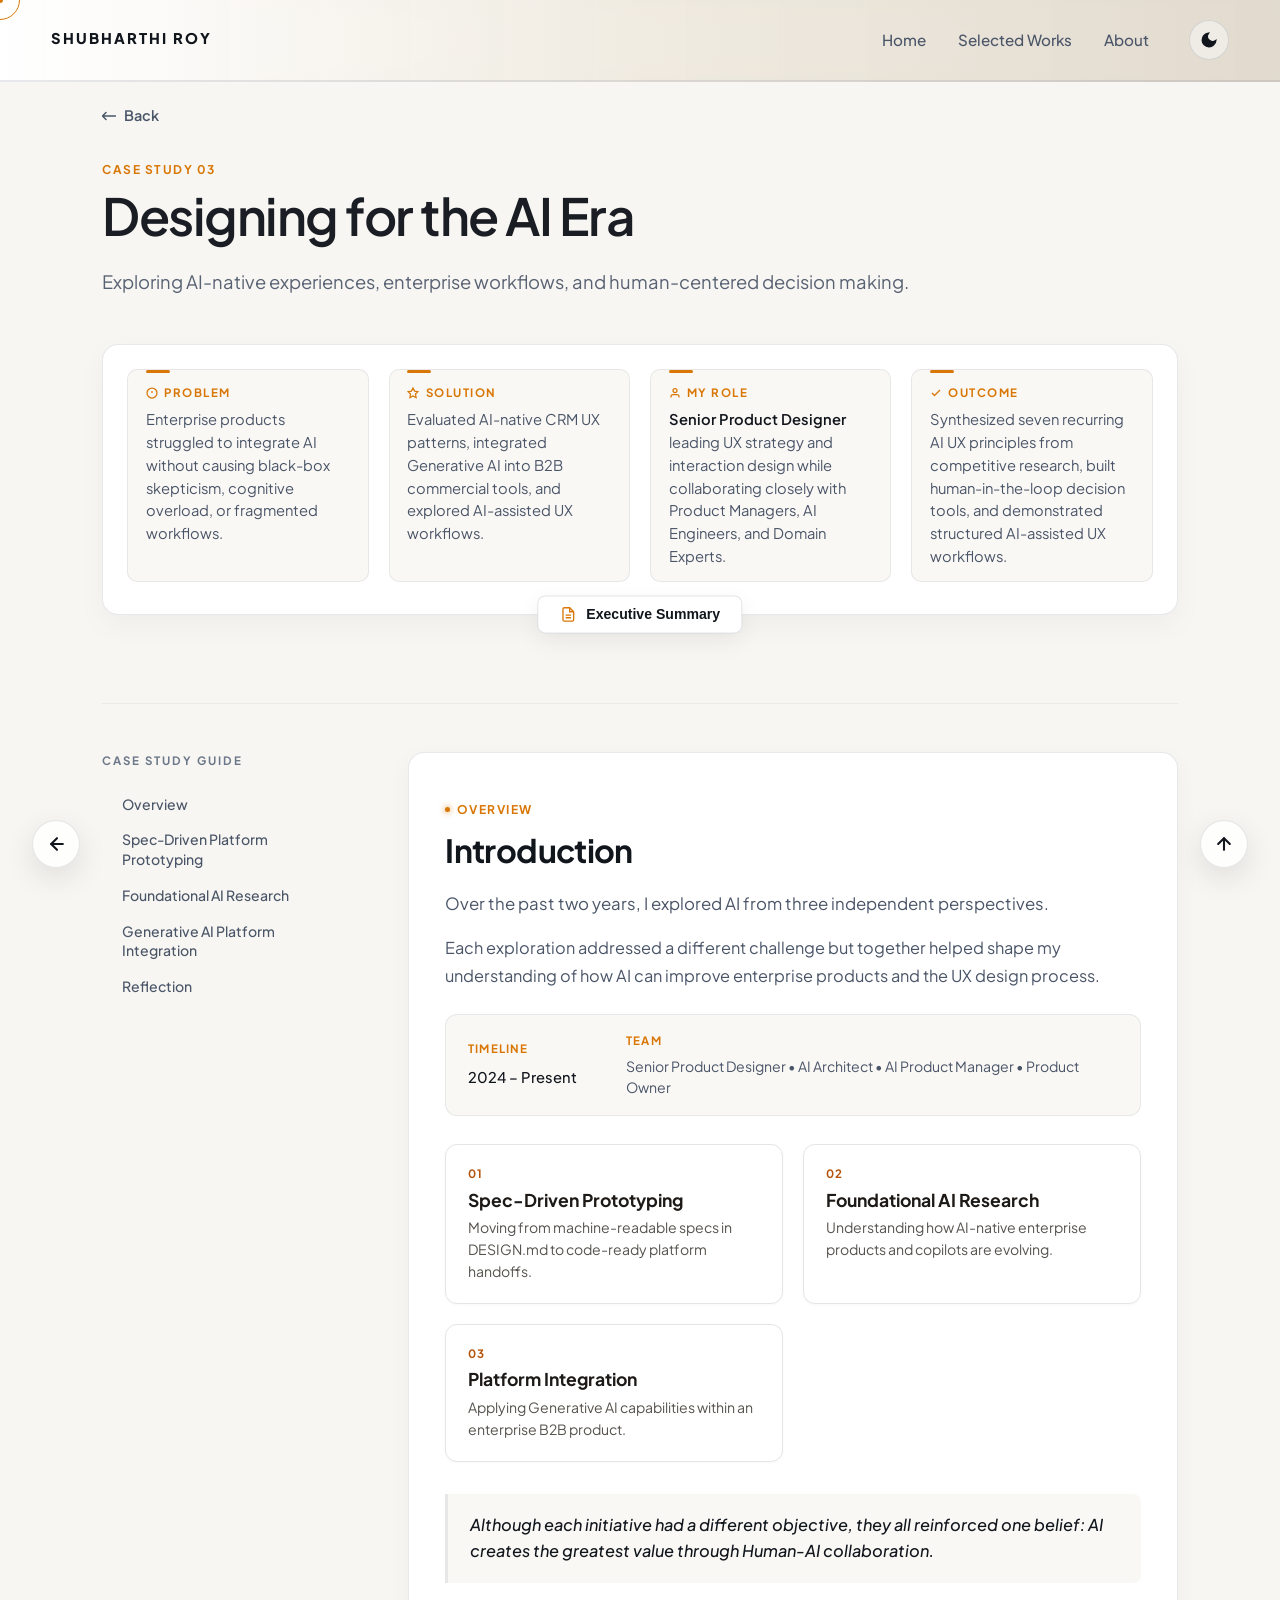
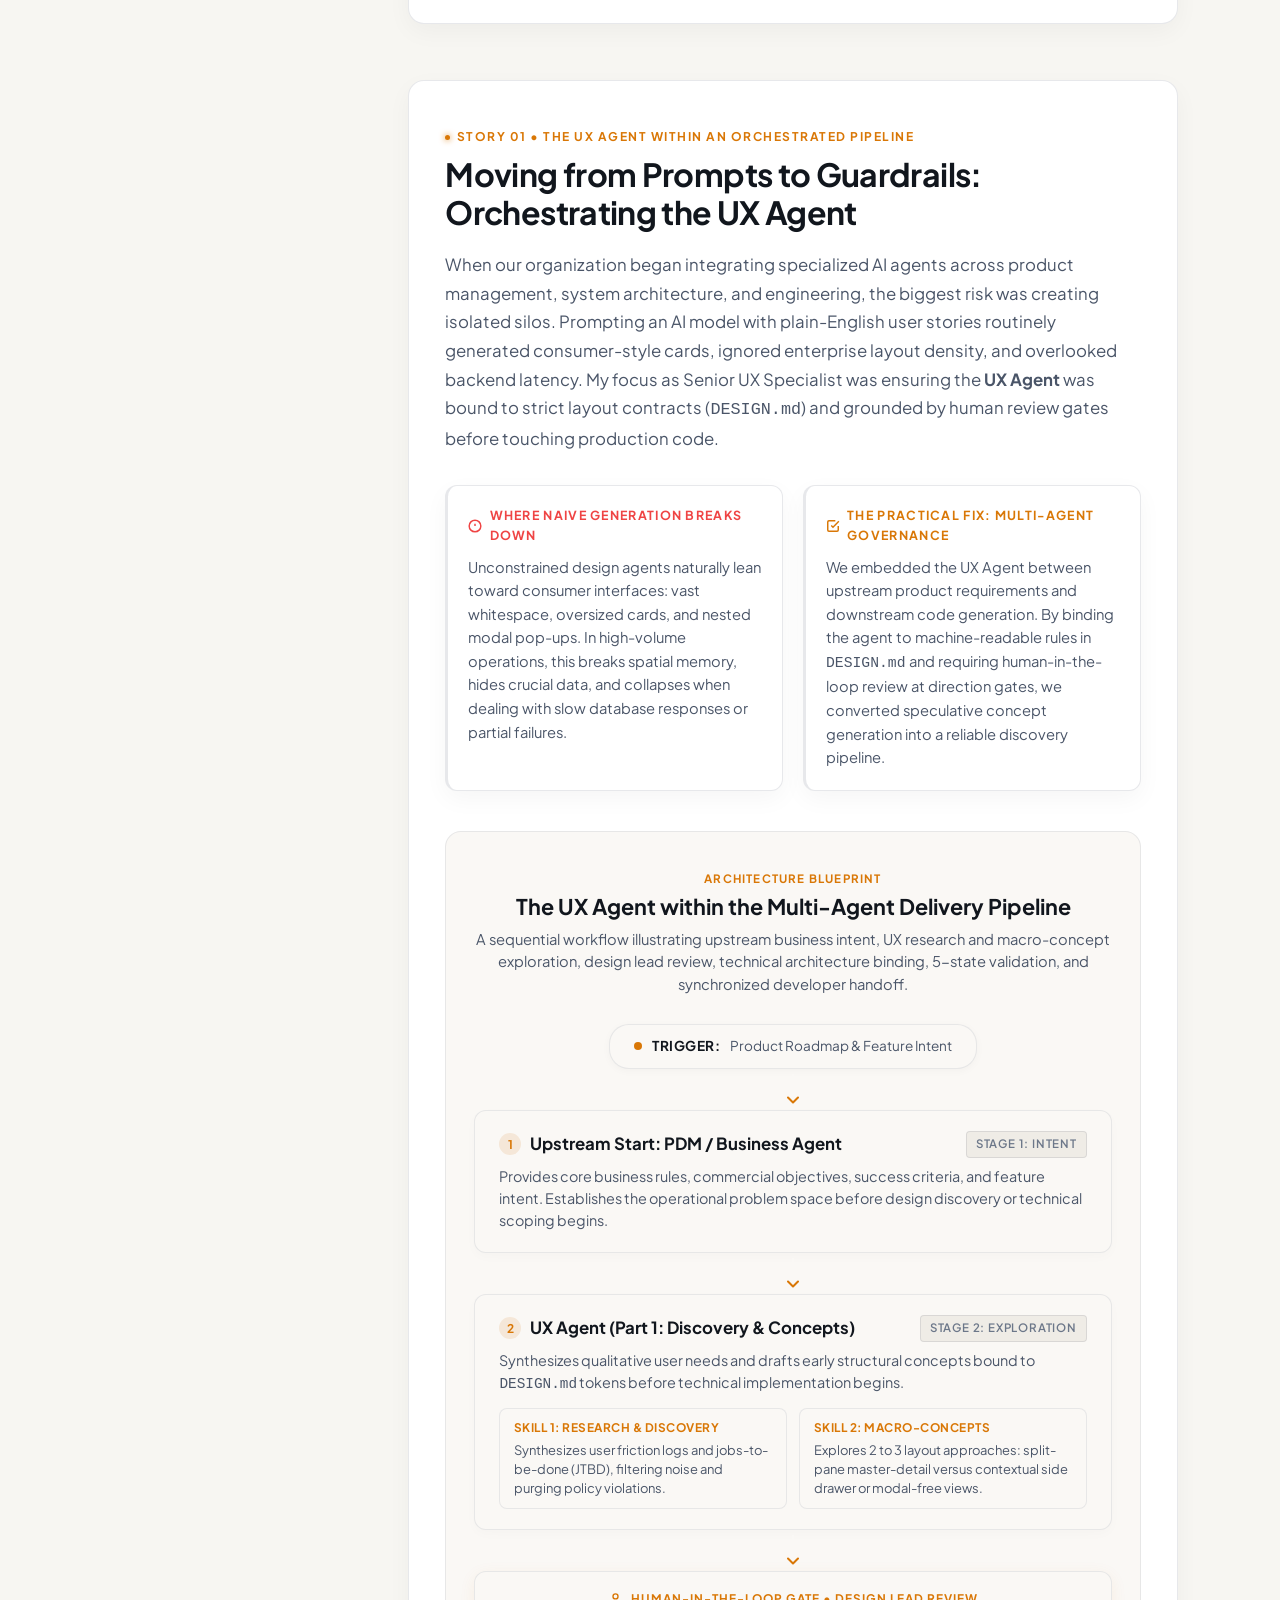
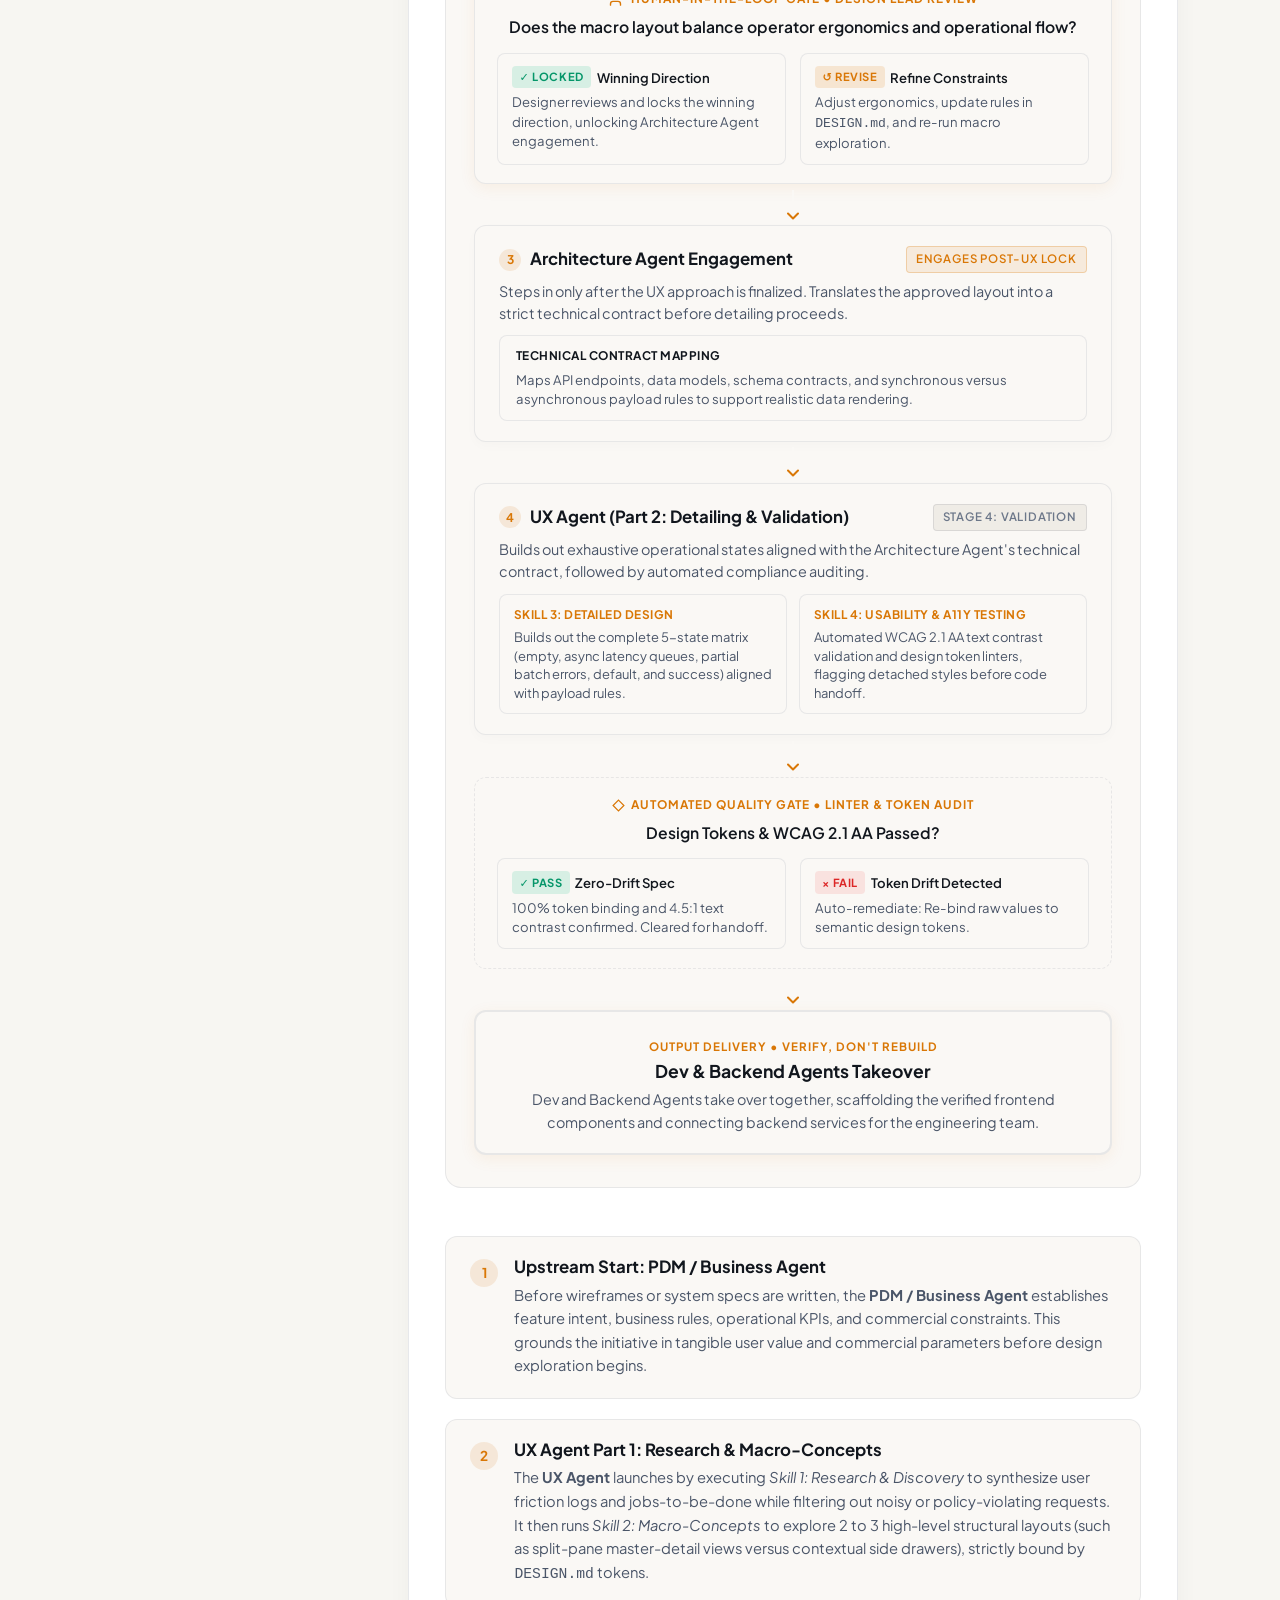
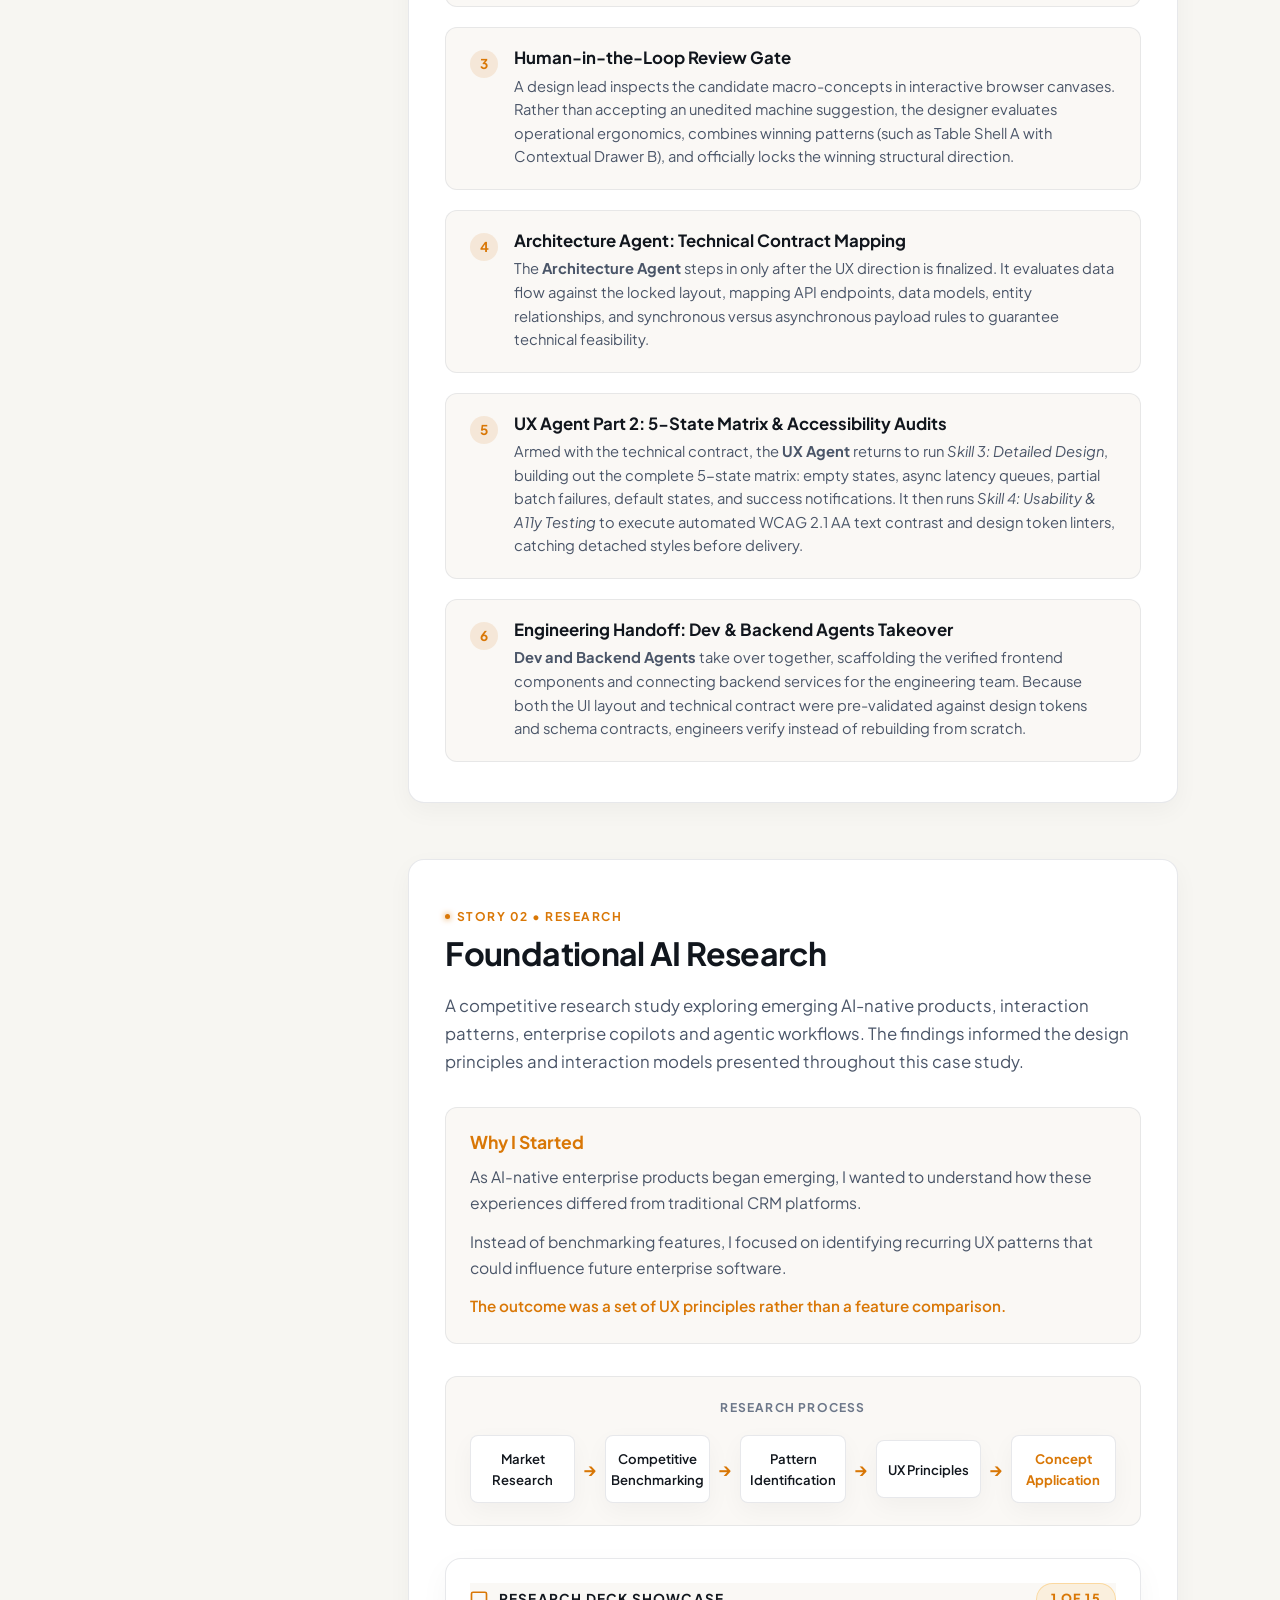
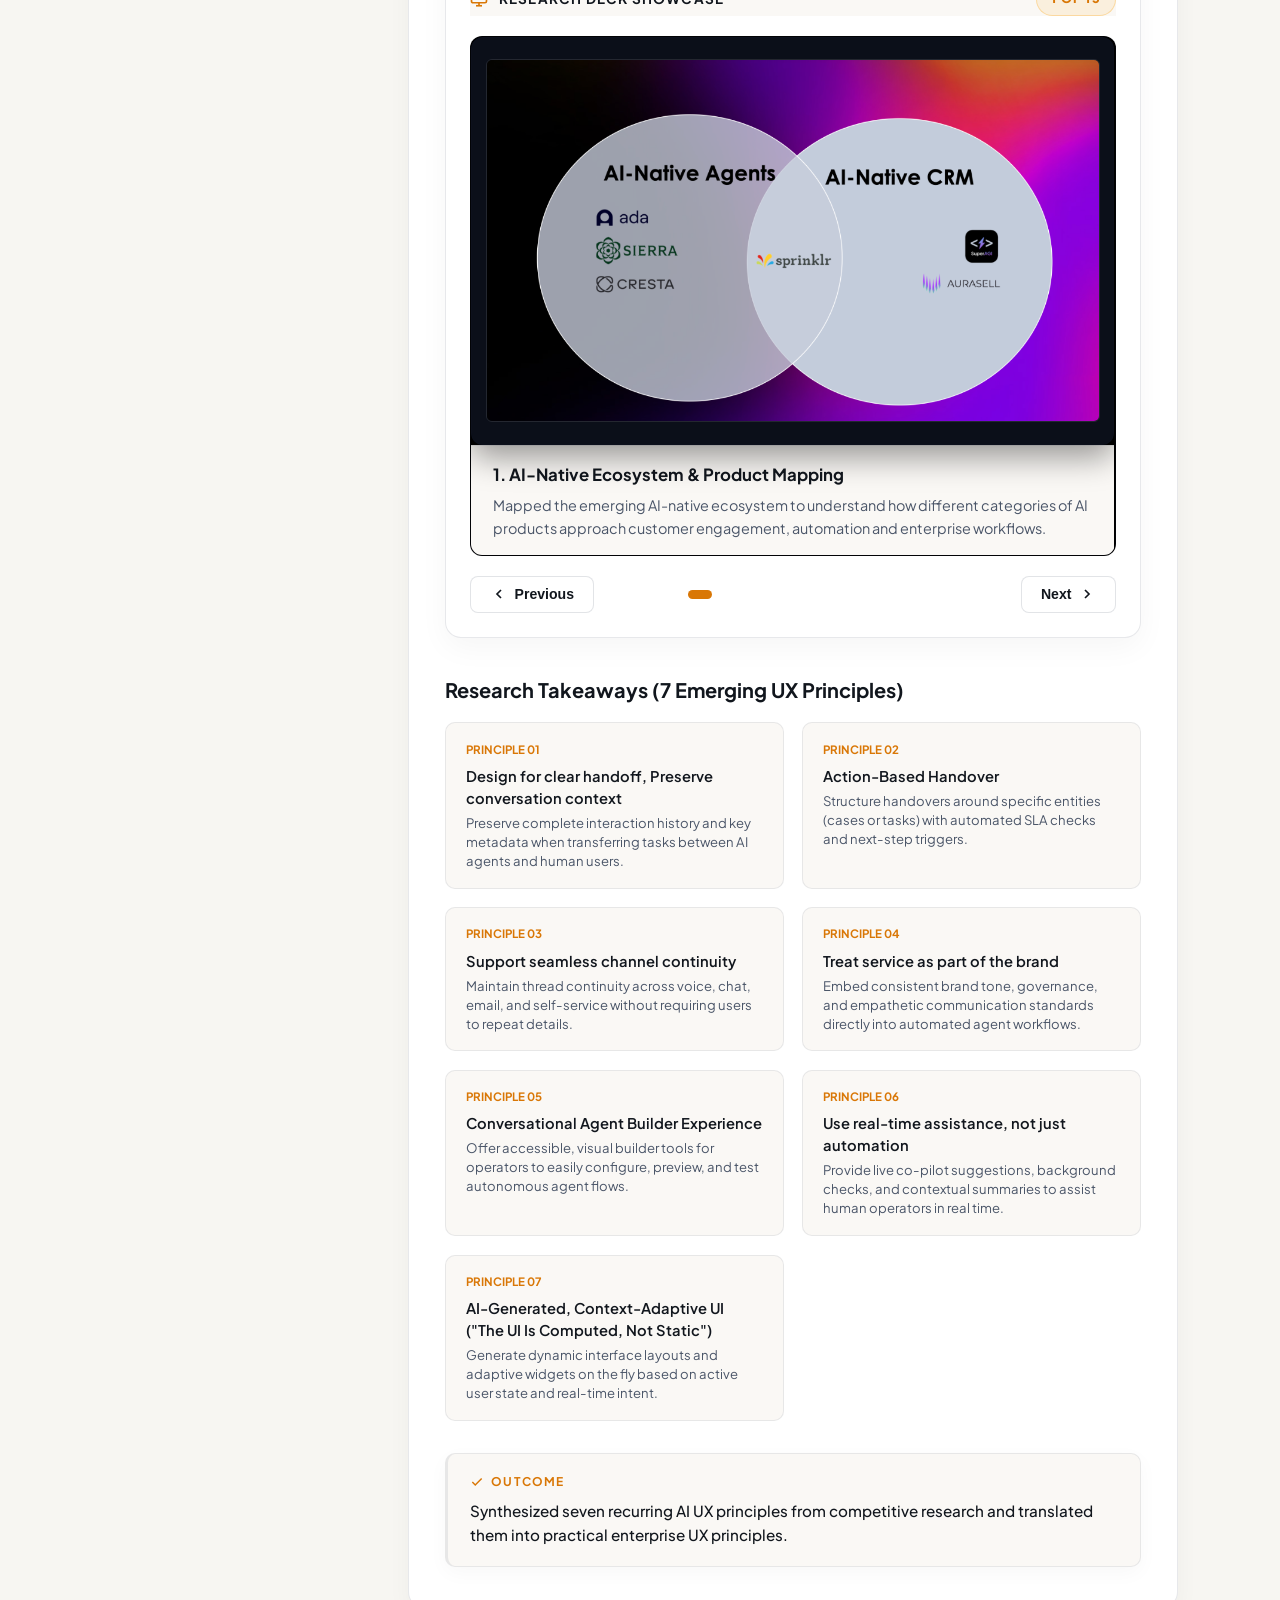
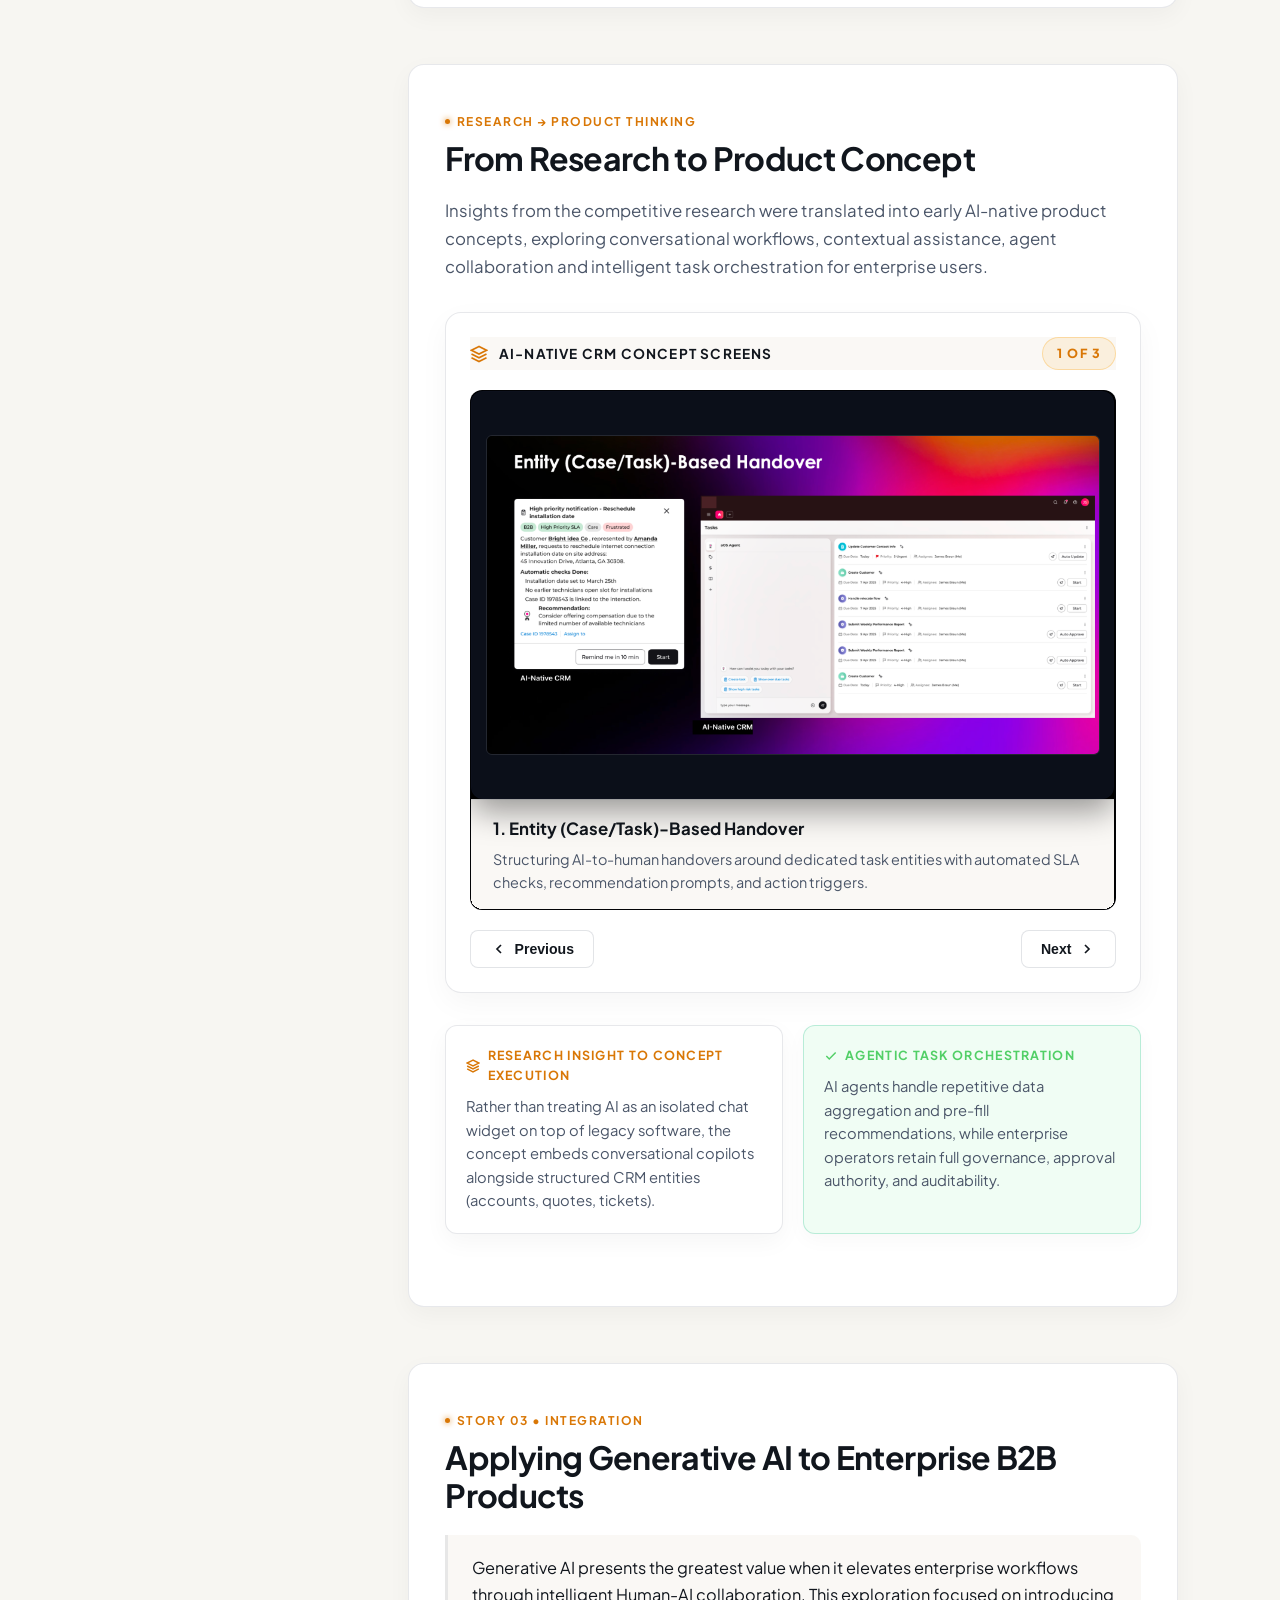
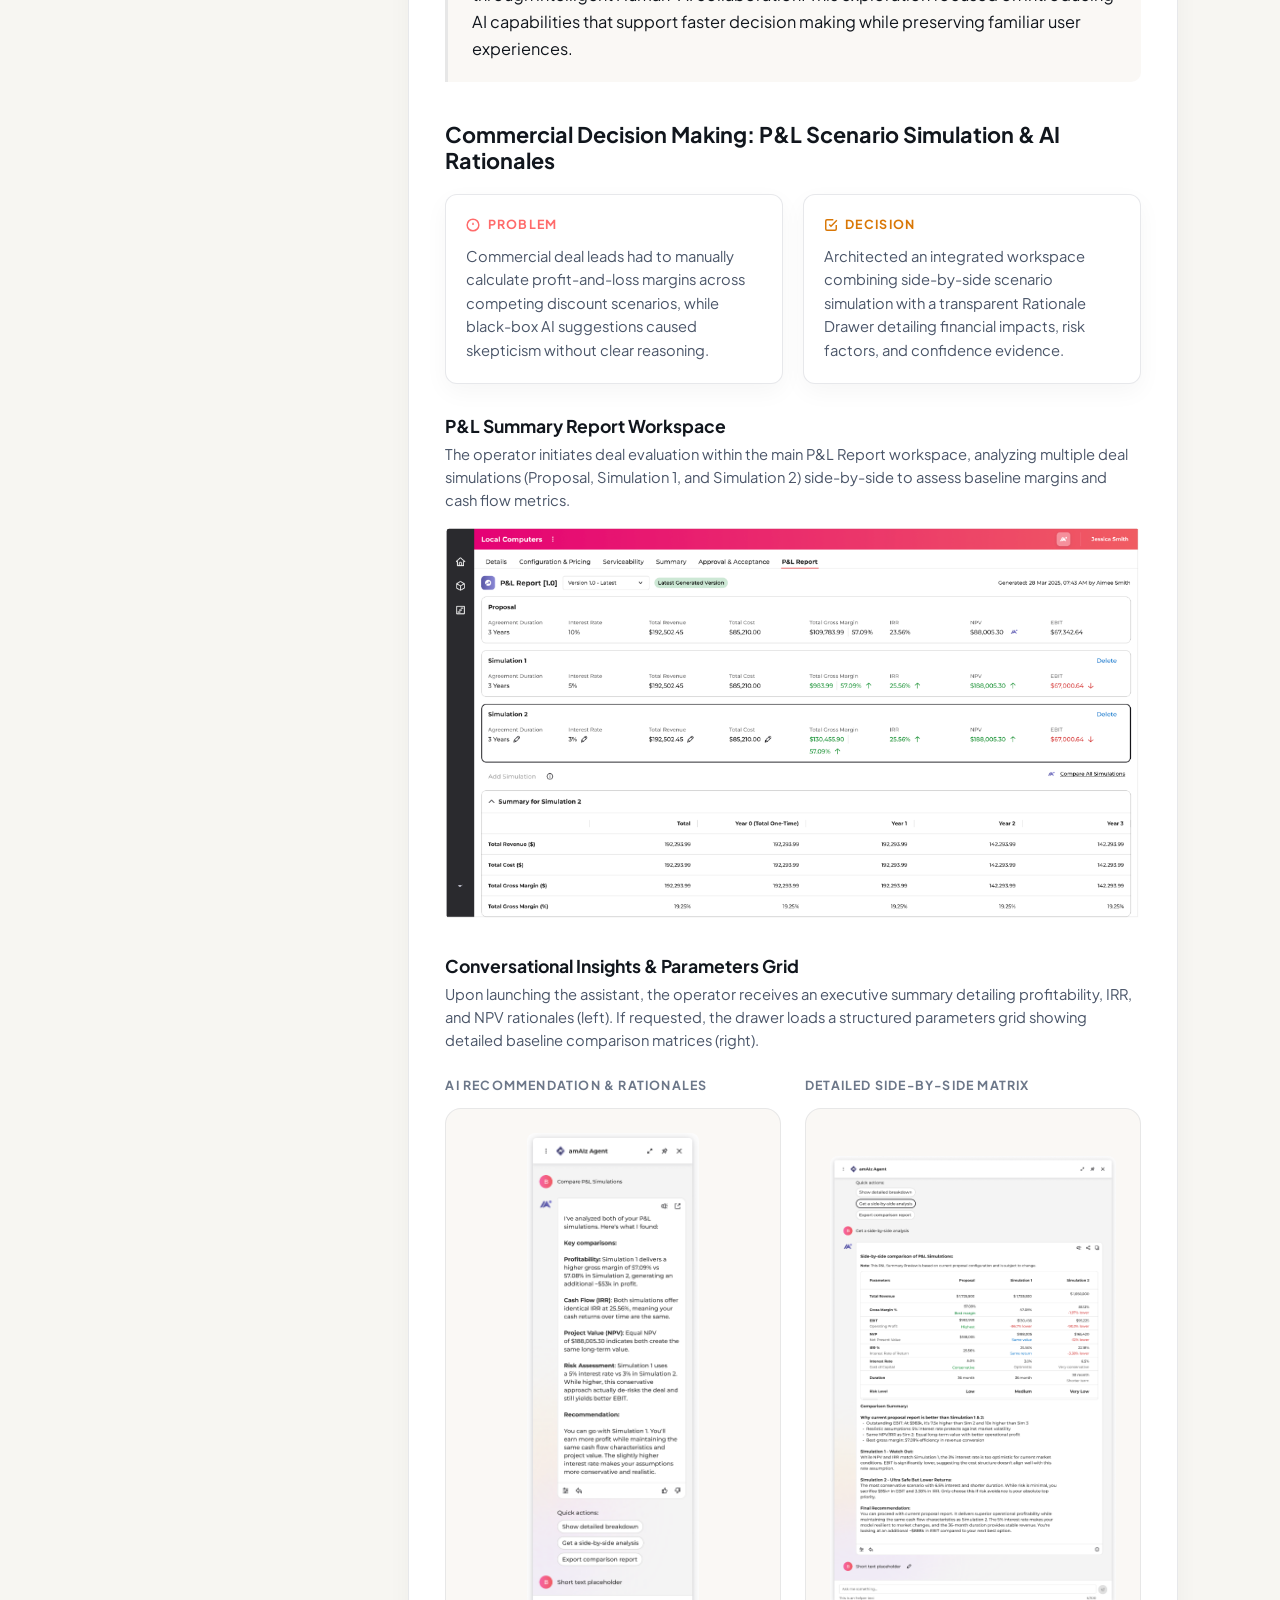
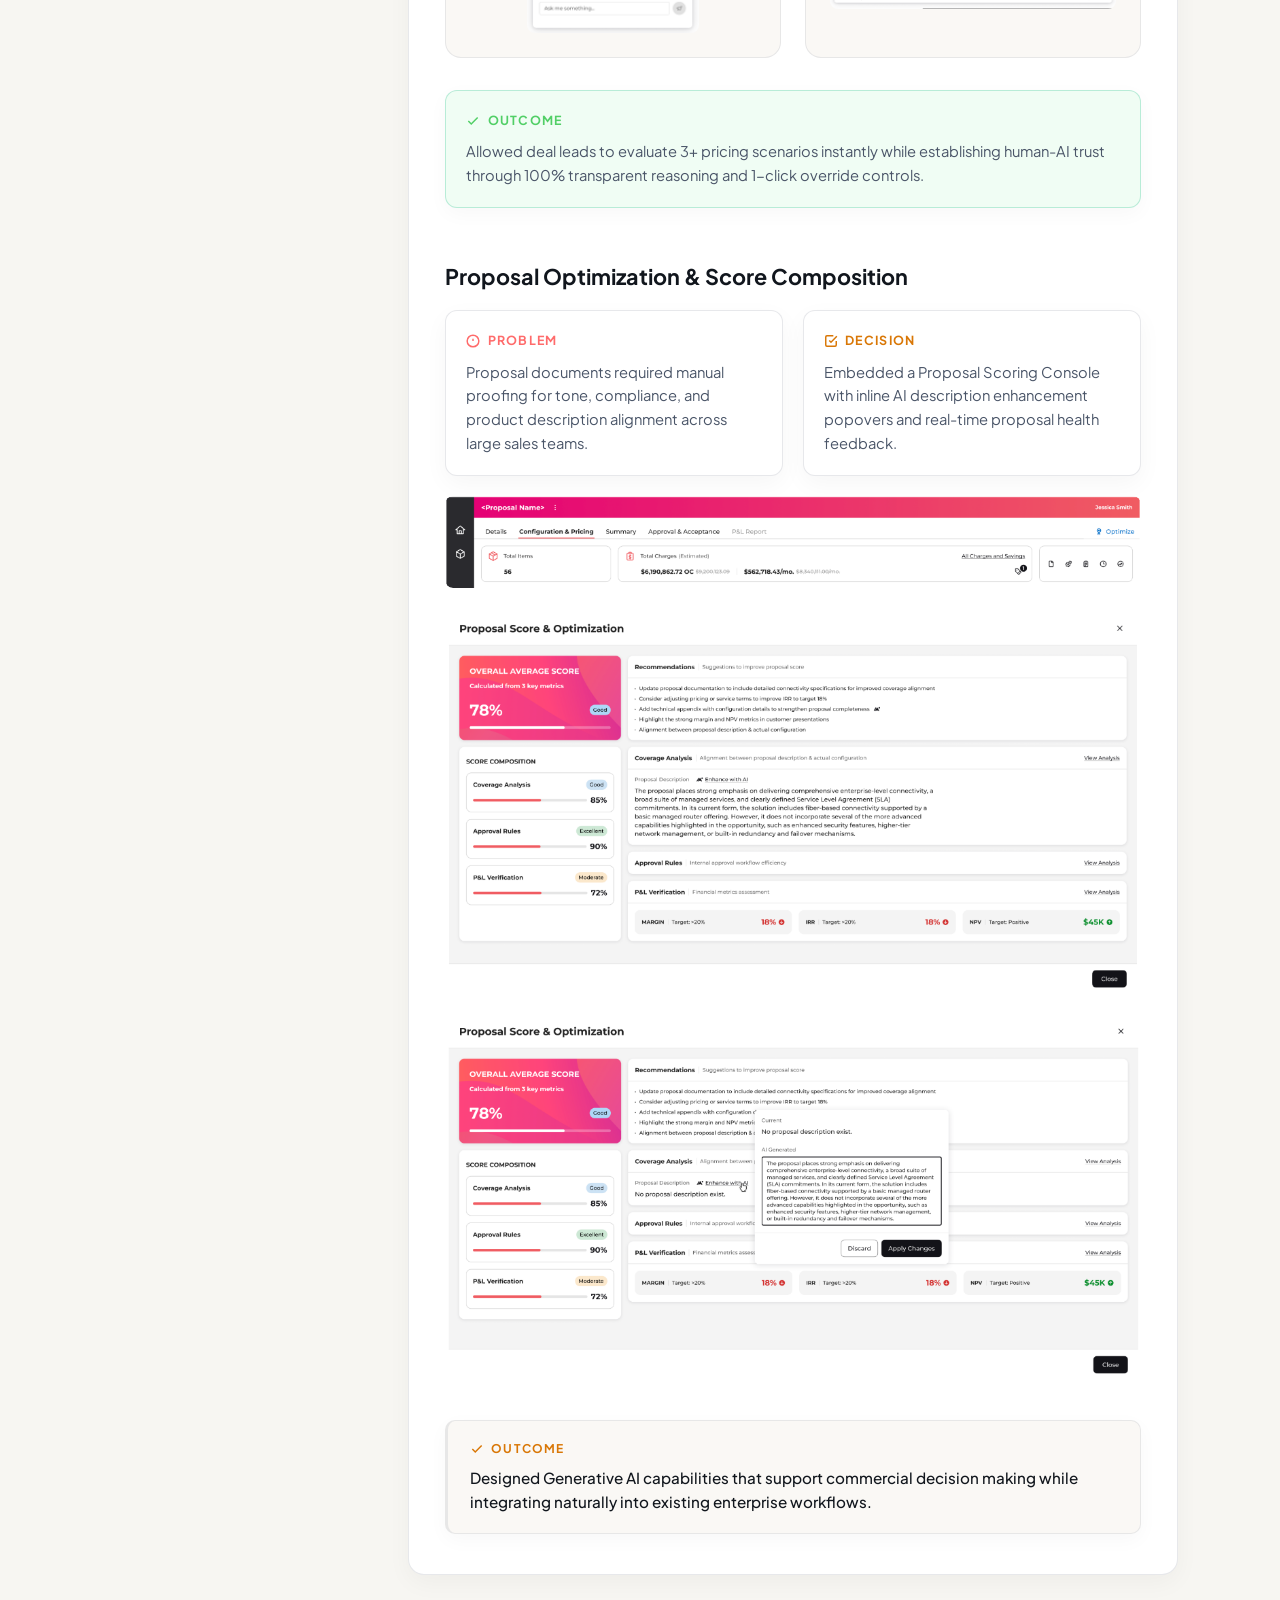
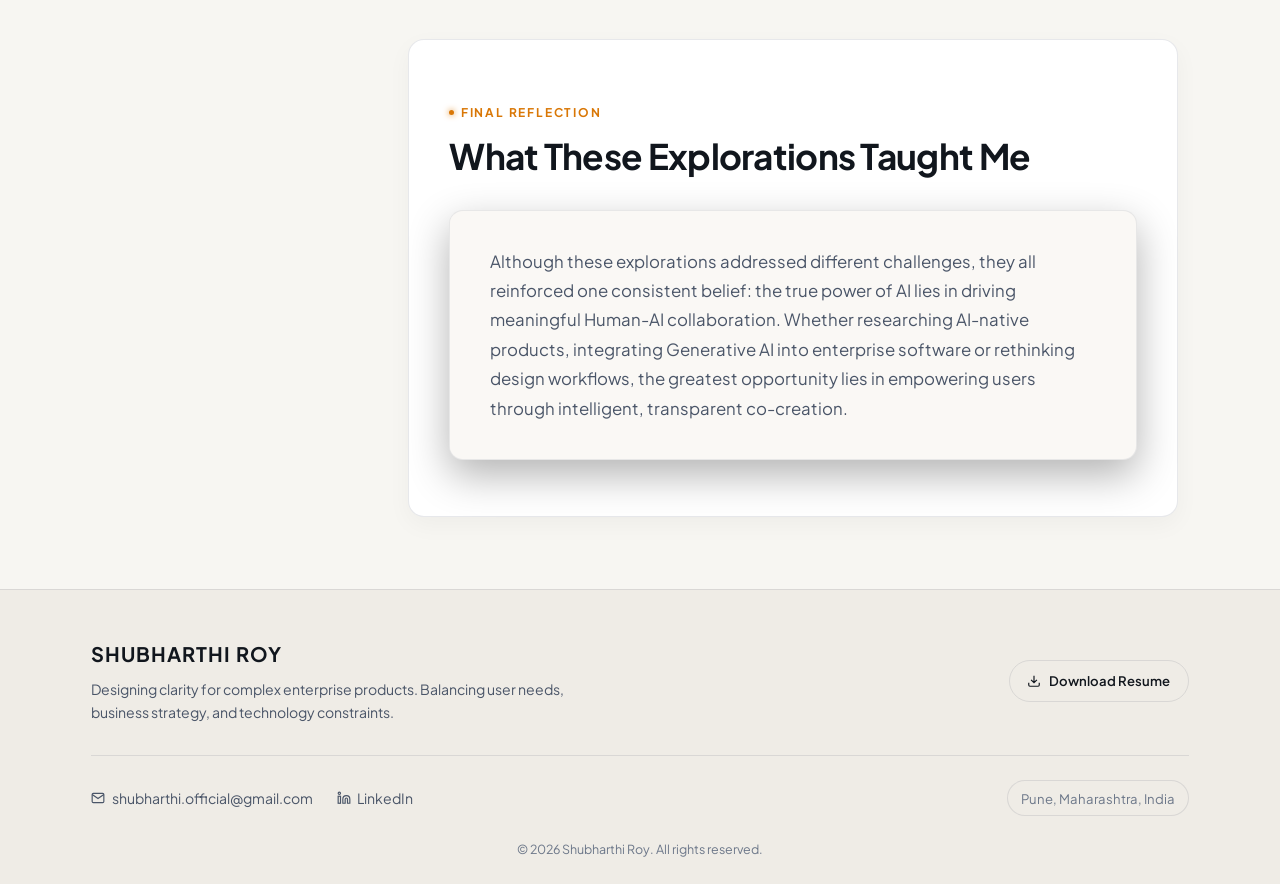
==== commit 49cd3f81: "New Changes" ====
--- a/agentic-workflows.html
+++ b/agentic-workflows.html
@@ -333,7 +333,7 @@
                         </div>
                         <div>
                             <span style="display: block; font-size: 0.72rem; font-weight: 700; text-transform: uppercase; letter-spacing: 1.2px; color: var(--accent-gold); margin-bottom: 0.35rem;">Team</span>
-                            <span style="font-size: 0.88rem; color: var(--text-secondary); white-space: nowrap; overflow: hidden; text-overflow: ellipsis; display: block;">Senior Product Designer &bull; AI Architect &bull; AI Product Manager &bull; Product Owner</span>
+                            <span style="font-size: 0.88rem; color: var(--text-secondary); line-height: 1.45; display: block;">Senior Product Designer &bull; AI Architect &bull; AI Product Manager &bull; Product Owner</span>
                         </div>
                     </div>
                     
@@ -369,238 +369,357 @@
                 <!-- ========================================================================= -->
                 <!-- STORY 01: SPEC-DRIVEN PLATFORM PROTOTYPING                               -->
                 <!-- ========================================================================= -->
-                <section id="story-01-spec-prototyping" class="story-section" style="margin-top: 3.5rem;">
-    <!-- Section Header -->
-    <div style="display: inline-block; font-size: 0.75rem; font-weight: 700; letter-spacing: 0.08em; text-transform: uppercase; color: #b45309; background: #fef3c7; padding: 0.35rem 0.8rem; border-radius: 999px; margin-bottom: 0.85rem;">
-        STORY 01 • PLATFORM ARCHITECTURE & PIPELINE
-    </div>
-    <h2 style="font-size: 2rem; font-weight: 800; color: #1c1917; margin: 0 0 1rem 0; line-height: 1.25;">
-        Demonstration Before Description: Spec-Driven Platform Prototyping
-    </h2>
-    <p style="font-size: 1.15rem; line-height: 1.6; color: #44403c; max-width: 840px; margin-bottom: 2.5rem;">
-        When AI tools were introduced across our core design team, we skipped basic prompt generation. Instead, we built a machine-readable discovery pipeline. By connecting product requirements, design tokens, and functional prototypes to a single contract using <strong><code>DESIGN.md</code></strong>, we gave both designers and developers a shared source of truth.
-    </p>
-
-    <!-- Context: Friction vs. Pivot Cards -->
-    <div style="display: grid; grid-template-columns: repeat(auto-fit, minmax(320px, 1fr)); gap: 1.5rem; margin-bottom: 3rem;">
-        <div style="background: #ffffff; border: 1px solid #fee2e2; border-left: 4px solid #ef4444; border-radius: 12px; padding: 1.5rem; box-shadow: 0 1px 3px rgba(0, 0, 0, 0.03);">
-            <div style="color: #b91c1c; font-weight: 700; font-size: 0.85rem; letter-spacing: 0.05em; text-transform: uppercase; margin-bottom: 0.5rem;">
-                Where Naive Automation Failed
-            </div>
-            <p style="margin: 0; font-size: 0.95rem; line-height: 1.6; color: #57534e;">
-                Prompting AI models directly from user stories gave us shiny, consumer-style screens that fell apart in real enterprise workflows. The tools guessed at spacing, swapped critical data tables for cards, and ignored server delays. We were simply creating visual debt at record speed.
-            </p>
-        </div>
-
-        <div style="background: #ffffff; border: 1px solid #d1fae5; border-left: 4px solid #10b981; border-radius: 12px; padding: 1.5rem; box-shadow: 0 1px 3px rgba(0, 0, 0, 0.03);">
-            <div style="color: #047857; font-weight: 700; font-size: 0.85rem; letter-spacing: 0.05em; text-transform: uppercase; margin-bottom: 0.5rem;">
-                The Practical Fix: DESIGN.md
-            </div>
-            <p style="margin: 0; font-size: 0.95rem; line-height: 1.6; color: #57534e;">
-                We treated <strong><code>DESIGN.md</code></strong> as a binding contract. By pairing <em>token metadata</em> with <em>plain-English rules and constraints</em>, the file gives both our team and our AI agents clear boundaries before anyone starts building screens or writing code.
-            </p>
-        </div>
-    </div>
-
-    <!-- ============================================================== -->
-    <!-- END-TO-END PIPELINE FLOWCHART (LIGHT-MODE NATIVE & AIRY)       -->
-    <!-- ============================================================== -->
-    <div style="background: #fafaf9; border: 1px solid #e7e5e4; border-radius: 16px; padding: 2.5rem 2rem; margin-bottom: 3.5rem; box-shadow: 0 1px 3px rgba(0, 0, 0, 0.04);">
-        
-        <!-- Header -->
-        <div style="display: flex; justify-content: space-between; align-items: center; border-bottom: 1px solid #e7e5e4; padding-bottom: 1.25rem; margin-bottom: 2rem; flex-wrap: wrap; gap: 1rem;">
-            <div>
-                <span style="font-size: 0.75rem; font-weight: 700; color: #b45309; text-transform: uppercase; letter-spacing: 0.08em;">End-to-End Platform Pipeline</span>
-                <h3 style="font-size: 1.35rem; font-weight: 800; color: #1c1917; margin: 0.25rem 0 0 0;">
-                    From Raw Requirements to Code-Ready Handoff
-                </h3>
-            </div>
-            <span style="background: #fef3c7; color: #92400e; font-size: 0.75rem; font-weight: 700; padding: 0.35rem 0.8rem; border-radius: 999px;">
-                Human-in-the-Loop Active
-            </span>
-        </div>
-
-        <div style="max-width: 720px; margin: 0 auto; display: flex; flex-direction: column;">
-            
-            <!-- STAGE 01 -->
-            <div style="background: #ffffff; border: 1px solid #e7e5e4; border-radius: 10px; padding: 1.25rem 1.5rem;">
-                <div style="display: flex; justify-content: space-between; align-items: center;">
-                    <span style="font-size: 0.75rem; font-weight: 700; color: #78716c; text-transform: uppercase; letter-spacing: 0.05em;">Stage 01 • Business Intent</span>
-                    <span style="background: #f5f5f4; color: #57534e; font-size: 0.7rem; font-weight: 600; padding: 0.15rem 0.5rem; border-radius: 4px;">JIRA Epics / PRD</span>
-                </div>
-                <div style="font-size: 1rem; font-weight: 700; color: #1c1917; margin: 0.4rem 0 0.2rem 0;">Unstructured Feature Stories &amp; Business Rules</div>
-                <p style="font-size: 0.85rem; color: #57534e; margin: 0; line-height: 1.5;">Pricing thresholds, compliance guardrails, and day-to-day operational goals.</p>
-            </div>
-
-            <!-- Down Arrow -->
-            <div style="text-align: center; color: #b45309; font-size: 1.2rem; margin: 1rem 0; line-height: 1;">↓</div>
-
-            <!-- HITL GATEWAY 1 -->
-            <div style="background: #ffffff; border: 1px solid #e7e5e4; border-left: 4px solid #b45309; border-radius: 10px; padding: 1.5rem;">
-                <div style="display: flex; justify-content: space-between; align-items: center; margin-bottom: 0.4rem;">
-                    <span style="font-size: 0.75rem; font-weight: 800; color: #b45309; text-transform: uppercase; letter-spacing: 0.05em;">HITL Gateway 01 • Architectural Translation</span>
-                    <span style="background: #fef3c7; color: #92400e; font-size: 0.7rem; font-weight: 700; padding: 0.2rem 0.6rem; border-radius: 4px;">DESIGN.md Spec</span>
-                </div>
-                <div style="font-size: 1.05rem; font-weight: 800; color: #1c1917; margin-bottom: 0.4rem;">Authoring the Shared Spec</div>
-                <p style="font-size: 0.85rem; color: #57534e; line-height: 1.5; margin-bottom: 0.75rem;">
-                    The designer translates broad goals into a structured document, locking down system boundaries before invoking any AI generation.
-                </p>
-                <div style="display: grid; grid-template-columns: 1fr 1fr; gap: 0.75rem;">
-                    <div style="background: #fafaf9; border: 1px solid #e7e5e4; border-radius: 6px; padding: 0.65rem 0.75rem;">
-                        <div style="font-family: monospace; font-size: 0.75rem; color: #1c1917; font-weight: 700;">1. Token Front-Matter</div>
-                        <div style="font-size: 0.75rem; color: #78716c; margin-top: 0.2rem;">Semantic variables: compact table density, role colors, corner radius.</div>
-                    </div>
-                    <div style="background: #fafaf9; border: 1px solid #e7e5e4; border-radius: 6px; padding: 0.65rem 0.75rem;">
-                        <div style="font-family: monospace; font-size: 0.75rem; color: #1c1917; font-weight: 700;">2. Markdown Rules</div>
-                        <div style="font-size: 0.75rem; color: #78716c; margin-top: 0.2rem;">Core states (empty, loading, fallout) and strict component constraints.</div>
-                    </div>
-                </div>
-            </div>
-
-            <!-- Down Arrow -->
-            <div style="text-align: center; color: #b45309; font-size: 1.2rem; margin: 1rem 0; line-height: 1;">↓</div>
-
-            <!-- STAGE 02 -->
-            <div style="display: grid; grid-template-columns: 1fr 1fr; gap: 1rem;">
-                <div style="background: #ffffff; border: 1px solid #e7e5e4; border-radius: 10px; padding: 1.15rem;">
-                    <div style="font-size: 0.75rem; font-weight: 700; color: #78716c; text-transform: uppercase;">Track A: Code Prototype (Cursor)</div>
-                    <div style="font-size: 0.9rem; font-weight: 700; color: #1c1917; margin: 0.3rem 0 0.2rem 0;">Functional Browser Model</div>
-                    <div style="font-size: 0.8rem; color: #57534e; line-height: 1.4;">Reads <code>DESIGN.md</code> to spin up interactive HTML/JS with realistic loading delays.</div>
-                </div>
-                <div style="background: #ffffff; border: 1px solid #e7e5e4; border-radius: 10px; padding: 1.15rem;">
-                    <div style="font-size: 0.75rem; font-weight: 700; color: #78716c; text-transform: uppercase;">Track B: Design System Sync</div>
-                    <div style="font-size: 0.9rem; font-weight: 700; color: #1c1917; margin: 0.3rem 0 0.2rem 0;">Tokens &amp; Components</div>
-                    <div style="font-size: 0.8rem; color: #57534e; line-height: 1.4;">Binds layouts to approved library components, keeping agents from making up random styling.</div>
-                </div>
-            </div>
-
-            <!-- Down Arrow -->
-            <div style="text-align: center; color: #b45309; font-size: 1.2rem; margin: 1rem 0; line-height: 1;">↓</div>
-
-            <!-- HITL GATEWAY 2 -->
-            <div style="background: #ffffff; border: 2px dashed #d97706; border-radius: 10px; padding: 1.25rem; text-align: center;">
-                <span style="font-size: 0.7rem; font-weight: 800; color: #b45309; text-transform: uppercase; letter-spacing: 0.05em;">HITL Gateway 02 • System Gatekeeper</span>
-                <div style="font-size: 1rem; font-weight: 800; color: #1c1917; margin-top: 0.2rem;">Does the Prototype Follow DESIGN.md?</div>
-                <div style="font-size: 0.8rem; color: #78716c; margin-top: 0.25rem;">Checks: Approved tokens, zero modal traps, and all four edge states accounted for.</div>
-            </div>
-
-            <!-- Branches -->
-            <div style="display: grid; grid-template-columns: 1fr 1fr; gap: 1rem; margin-top: 0.75rem;">
-                <div style="background: #fef2f2; border: 1px solid #fecaca; border-radius: 8px; padding: 0.85rem; text-align: center;">
-                    <div style="font-size: 0.75rem; font-weight: 800; color: #991b1b;">✕ NO: Pattern Drift</div>
-                    <div style="font-size: 0.75rem; color: #7f1d1d; margin-top: 0.2rem;">The designer tightens the spec constraints and re-runs the prompt.</div>
-                </div>
-                <div style="background: #f0fdf4; border: 1px solid #bbf7d0; border-radius: 8px; padding: 0.85rem; text-align: center;">
-                    <div style="font-size: 0.75rem; font-weight: 800; color: #166534;">✓ YES: Ready for Review</div>
-                    <div style="font-size: 0.75rem; color: #14532d; margin-top: 0.2rem;">The prototype moves straight to cross-functional alignment.</div>
-                </div>
-            </div>
-
-            <!-- Down Arrow -->
-            <div style="text-align: center; color: #b45309; font-size: 1.2rem; margin: 1rem 0; line-height: 1;">↓</div>
-
-            <!-- STAGE 03 -->
-            <div style="background: #ffffff; border: 1px solid #e7e5e4; border-radius: 10px; padding: 1.25rem 1.5rem;">
-                <div style="display: flex; justify-content: space-between; align-items: center;">
-                    <span style="font-size: 0.75rem; font-weight: 700; color: #78716c; text-transform: uppercase;">Stage 03 • Collaborative Alignment</span>
-                    <span style="background: #f5f5f4; color: #57534e; font-size: 0.7rem; font-weight: 600; padding: 0.15rem 0.5rem; border-radius: 4px;">HITL Gateway 03</span>
-                </div>
-                <div style="font-size: 1rem; font-weight: 700; color: #1c1917; margin: 0.3rem 0 0.2rem 0;">Demonstration Before Description</div>
-                <p style="font-size: 0.85rem; color: #57534e; margin: 0; line-height: 1.5;">
-                    Design, Product, and Backend Engineering walk through the live interactive POC together, verifying API contracts and resolving queue latency weeks before sprint planning.
-                </p>
-            </div>
-
-            <!-- Down Arrow -->
-            <div style="text-align: center; color: #b45309; font-size: 1.2rem; margin: 1rem 0; line-height: 1;">↓</div>
-
-            <!-- STAGE 04 -->
-            <div style="background: #ffffff; border: 1px solid #e7e5e4; border-top: 4px solid #1c1917; border-radius: 10px; padding: 1.5rem;">
-                <div style="display: flex; justify-content: space-between; align-items: center;">
-                    <span style="font-size: 0.75rem; font-weight: 800; color: #1c1917; text-transform: uppercase; letter-spacing: 0.05em;">Stage 04 • Code-Ready Handoff</span>
-                    <span style="background: #f5f5f4; color: #1c1917; font-size: 0.7rem; font-weight: 700; padding: 0.2rem 0.6rem; border-radius: 4px;">Verify, Don't Rebuild</span>
-                </div>
-                <div style="font-size: 1.1rem; font-weight: 800; color: #1c1917; margin: 0.4rem 0 0.3rem 0;">Delivering Clean Component Assets</div>
-                <p style="font-size: 0.85rem; color: #57534e; line-height: 1.5; margin-bottom: 0.75rem;">
-                    Instead of handing off static redlines, the design team provides working, token-bound component files with state logic already built in.
-                </p>
-                <div style="background: #fafaf9; border: 1px solid #e7e5e4; border-radius: 6px; padding: 0.75rem; font-size: 0.8rem; color: #44403c; line-height: 1.5;">
-                    <strong>The Developer's Job:</strong> Verify component properties, run accessibility checks, and hook up live endpoints. Rebuilding screens from scratch is completely off the table.
-                </div>
-            </div>
-
-        </div>
-    </div>
-
-    <!-- ========================================== -->
-    <!-- REAL-WORLD UX ROADBLOCKS                   -->
-    <!-- ========================================== -->
-    <div style="margin-bottom: 3.5rem;">
-        <h3 style="font-size: 1.35rem; font-weight: 800; color: #1c1917; margin-bottom: 1.5rem;">
-            Real-World UX Roadblocks &amp; Resolutions
-        </h3>
-
-        <div style="display: grid; grid-template-columns: repeat(auto-fit, minmax(320px, 1fr)); gap: 1.5rem;">
-            
-            <!-- Roadblock 1 -->
-            <div style="background: #ffffff; border: 1px solid #e7e5e4; border-radius: 12px; padding: 1.75rem; box-shadow: 0 1px 3px rgba(0, 0, 0, 0.02);">
-                <div style="display: flex; align-items: center; gap: 0.5rem; margin-bottom: 0.75rem;">
-                    <span style="display: inline-block; width: 8px; height: 8px; border-radius: 50%; background: #ef4444;"></span>
-                    <h4 style="font-size: 1.05rem; font-weight: 700; color: #1c1917; margin: 0;">The Happy Path Bias and Missing Edge States</h4>
-                </div>
-                <p style="font-size: 0.95rem; color: #57534e; line-height: 1.6; margin-bottom: 1rem;">
-                    <strong>The Friction:</strong> AI models instinctively design for perfect conditions. They build clean, instant success screens while skipping loading queues, partial batch failures, or approval holds. That left operators staring at blank screens with no recovery path when things went wrong.
-                </p>
-                <div style="background: #fafaf9; border: 1px solid #e7e5e4; border-radius: 8px; padding: 0.9rem; font-size: 0.9rem; color: #1c1917; line-height: 1.5;">
-                    <strong>The Fix in DESIGN.md:</strong> We added a mandatory state matrix to the spec. Before any layout is generated, the prompt must explicitly define four states: in-flight polling, partial fallout, blocked approvals, and manual overrides.
-                </div>
-            </div>
-
-            <!-- Roadblock 2 -->
-            <div style="background: #ffffff; border: 1px solid #e7e5e4; border-radius: 12px; padding: 1.75rem; box-shadow: 0 1px 3px rgba(0, 0, 0, 0.02);">
-                <div style="display: flex; align-items: center; gap: 0.5rem; margin-bottom: 0.75rem;">
-                    <span style="display: inline-block; width: 8px; height: 8px; border-radius: 50%; background: #ef4444;"></span>
-                    <h4 style="font-size: 1.05rem; font-weight: 700; color: #1c1917; margin: 0;">Context Loss and Nested Modal Traps</h4>
-                </div>
-                <p style="font-size: 0.95rem; color: #57534e; line-height: 1.6; margin-bottom: 1rem;">
-                    <strong>The Friction:</strong> For secondary actions, like editing discounts or triaging fallout items, AI tools routinely generated pop-up modals or full redirects. This broke spatial memory, wiped active table filters, and caused real fatigue for power users handling hundreds of records a day.
-                </p>
-                <div style="background: #fafaf9; border: 1px solid #e7e5e4; border-radius: 8px; padding: 0.9rem; font-size: 0.9rem; color: #1c1917; line-height: 1.5;">
-                    <strong>The Fix in DESIGN.md:</strong> We set clear layout boundaries in the spec. Secondary tasks must stay within non-blocking side drawers or split panels, keeping the main table and filters visible at all times.
-                </div>
-            </div>
-
-        </div>
-    </div>
-
-    <!-- METRICS GRID -->
-    <div style="display: grid; grid-template-columns: repeat(auto-fit, minmax(200px, 1fr)); gap: 1.25rem; margin-bottom: 3.5rem;">
-        <div style="background: #ffffff; border: 1px solid #e7e5e4; border-radius: 12px; padding: 1.5rem; text-align: center; box-shadow: 0 1px 3px rgba(0, 0, 0, 0.02);">
-            <div style="font-size: 2rem; font-weight: 800; color: #b45309;">50% Less</div>
-            <div style="font-size: 0.8rem; color: #78716c; font-weight: 700; text-transform: uppercase; margin-top: 0.25rem;">Sprint Cycle Time</div>
-            <div style="font-size: 0.85rem; color: #57534e; margin-top: 0.5rem;">Engineers inspect code-ready components instead of rebuilding UI from scratch.</div>
-        </div>
-        <div style="background: #ffffff; border: 1px solid #e7e5e4; border-radius: 12px; padding: 1.5rem; text-align: center; box-shadow: 0 1px 3px rgba(0, 0, 0, 0.02);">
-            <div style="font-size: 2rem; font-weight: 800; color: #b45309;">Zero Drift</div>
-            <div style="font-size: 0.8rem; color: #78716c; font-weight: 700; text-transform: uppercase; margin-top: 0.25rem;">Design System Fidelity</div>
-            <div style="font-size: 0.85rem; color: #57534e; margin-top: 0.5rem;">Pre-bound token variables keep arbitrary spacing and rogue CSS out of delivery.</div>
-        </div>
-        <div style="background: #ffffff; border: 1px solid #e7e5e4; border-radius: 12px; padding: 1.5rem; text-align: center; box-shadow: 0 1px 3px rgba(0, 0, 0, 0.02);">
-            <div style="font-size: 2rem; font-weight: 800; color: #b45309;">Early Proof</div>
-            <div style="font-size: 0.8rem; color: #78716c; font-weight: 700; text-transform: uppercase; margin-top: 0.25rem;">Edge Case Discovery</div>
-            <div style="font-size: 0.85rem; color: #57534e; margin-top: 0.5rem;">Surfaced API latency and exception logic weeks before sprint grooming.</div>
-        </div>
-    </div>
-
-    <!-- The Leadership Doctrine -->
-    <div style="background: #fffbeb; border: 1px solid #fde68a; border-radius: 12px; padding: 1.75rem;">
-        <div style="font-size: 0.8rem; font-weight: 700; color: #b45309; text-transform: uppercase; letter-spacing: 0.05em; margin-bottom: 0.25rem;">The Core Doctrine</div>
-        <h4 style="font-size: 1.15rem; font-weight: 700; color: #92400e; margin: 0 0 0.5rem 0;">Demonstration Over Description: De-risking Platforms Before Code is Cut</h4>
-        <p style="font-size: 0.95rem; line-height: 1.6; color: #78350f; margin: 0;">
-            Written specs describe intentions, and static mockups show ideals. Only working, token-bound prototypes reveal operational reality. By co-authoring machine-readable contracts with engineering and delivering verified component assets, design de-risks platforms and keeps sprints moving quickly.
-        </p>
-    </div>
-</section>
+                <section id="story-01-spec-prototyping" class="narrative-block" style="padding: 2.5rem 2.25rem; margin-bottom: 3.5rem;">
+                    <div class="v2-section-eyebrow" style="color: var(--accent-gold); font-size: 0.75rem; font-weight: 700; letter-spacing: 1.5px; text-transform: uppercase; margin-bottom: 0.5rem;">
+                        STORY 01 &bull; THE UX AGENT WITHIN AN ORCHESTRATED PIPELINE
+                    </div>
+                    
+                    <h2 class="v2-section-title" style="font-size: 2rem; font-weight: 700; color: var(--text-primary); margin-bottom: 1.25rem;">
+                        Moving from Prompts to Guardrails: Orchestrating the UX Agent
+                    </h2>
+                    
+                    <p class="v2-body-lead" style="font-size: 1.05rem; line-height: 1.7; color: var(--text-secondary); max-width: 820px; margin-bottom: 2rem;">
+                        When our organization began integrating specialized AI agents across product management, system architecture, and engineering, the biggest risk was creating isolated silos. Prompting an AI model with plain-English user stories routinely generated consumer-style cards, ignored enterprise layout density, and overlooked backend latency. My focus as Senior UX Specialist was ensuring the <strong>UX Agent</strong> was bound to strict layout contracts (<code>DESIGN.md</code>) and grounded by human review gates before touching production code.
+                    </p>
+
+                    <!-- Context & Friction Grid -->
+                    <div class="narrative-grid" style="margin-bottom: 2.5rem;">
+                        <div class="narrative-card-problem" style="border-left: 3px solid #ef4444;">
+                            <div class="narrative-card-title" style="color: #ef4444;">
+                                <svg width="14" height="14" viewBox="0 0 24 24" fill="none" stroke="currentColor" stroke-width="2.5"><circle cx="12" cy="12" r="10"/><line x1="12" y1="8" x2="12" y2="12"/><line x1="12" y1="16" x2="12.01" y2="16"/></svg>
+                                Where Naive Generation Breaks Down
+                            </div>
+                            <p class="narrative-card-text">
+                                Unconstrained design agents naturally lean toward consumer interfaces: vast whitespace, oversized cards, and nested modal pop-ups. In high-volume operations, this breaks spatial memory, hides crucial data, and collapses when dealing with slow database responses or partial failures.
+                            </p>
+                        </div>
+
+                        <div class="narrative-card-decision" style="border-left: 3px solid var(--accent-gold);">
+                            <div class="narrative-card-title" style="color: var(--accent-gold);">
+                                <svg width="14" height="14" viewBox="0 0 24 24" fill="none" stroke="currentColor" stroke-width="2.5"><polyline points="9 11 12 14 22 4"/><path d="M21 12v7a2 2 0 0 1-2 2H5a2 2 0 0 1-2-2V5a2 2 0 0 1 2-2h11"/></svg>
+                                The Practical Fix: Multi-Agent Governance
+                            </div>
+                            <p class="narrative-card-text">
+                                We embedded the UX Agent between upstream product requirements and downstream code generation. By binding the agent to machine-readable rules in <code>DESIGN.md</code> and requiring human-in-the-loop review at direction gates, we converted speculative concept generation into a reliable discovery pipeline.
+                            </p>
+                        </div>
+                    </div>
+
+                    <!-- The Consolidated Pipeline Diagram Container (Vertical Flow) -->
+                    <div style="margin: 2.5rem 0 3rem 0; padding: 2rem 1.75rem; background: var(--bg-tertiary); border: 1px solid var(--card-border); border-radius: 16px;">
+                        <div style="margin-bottom: 1.75rem; text-align: center;">
+                            <span style="display: inline-block; font-size: 0.72rem; font-weight: 700; text-transform: uppercase; letter-spacing: 1.2px; color: var(--accent-gold); margin-bottom: 0.35rem;">Architecture Blueprint</span>
+                            <h3 style="font-size: 1.35rem; font-weight: 700; color: var(--text-primary); margin-bottom: 0.5rem;">
+                                The UX Agent within the Multi-Agent Delivery Pipeline
+                            </h3>
+                            <p style="font-size: 0.92rem; line-height: 1.55; color: var(--text-secondary); max-width: 680px; margin: 0 auto;">
+                                A sequential workflow illustrating upstream business intent, UX research and macro-concept exploration, design lead review, technical architecture binding, 5-state validation, and synchronized developer handoff.
+                            </p>
+                        </div>
+
+                        <!-- VERTICAL FLOW STACK -->
+                        <div style="display: flex; flex-direction: column; align-items: center; width: 100%;">
+                            
+                            <!-- Trigger Node -->
+                            <div style="background: var(--bg-secondary); border: 1px solid var(--card-border); border-radius: 20px; padding: 0.65rem 1.5rem; display: flex; align-items: center; gap: 0.65rem; box-shadow: 0 2px 8px rgba(0,0,0,0.03);">
+                                <span style="display: inline-block; width: 8px; height: 8px; border-radius: 50%; background: var(--accent-gold);"></span>
+                                <span style="font-size: 0.85rem; font-weight: 700; color: var(--text-primary); text-transform: uppercase; letter-spacing: 0.5px;">Trigger:</span>
+                                <span style="font-size: 0.85rem; color: var(--text-secondary);">Product Roadmap &amp; Feature Intent</span>
+                            </div>
+
+                            <!-- Connector Arrow -->
+                            <div style="display: flex; flex-direction: column; align-items: center; margin: 0.35rem 0;">
+                                <div style="width: 2px; height: 22px; background: var(--card-border);"></div>
+                                <svg width="12" height="8" viewBox="0 0 12 8" fill="none"><path d="M1 1.5L6 6.5L11 1.5" stroke="var(--accent-gold)" stroke-width="2" stroke-linecap="round" stroke-linejoin="round"/></svg>
+                            </div>
+
+                            <!-- Stage 1 Card: Upstream Start (PDM / Business Agent) -->
+                            <div style="background: var(--bg-secondary); border: 1px solid var(--card-border); border-radius: 12px; padding: 1.25rem 1.5rem; width: 100%; max-width: 660px; box-shadow: 0 4px 12px rgba(0,0,0,0.02);">
+                                <div style="display: flex; align-items: center; justify-content: space-between; margin-bottom: 0.45rem; flex-wrap: wrap; gap: 0.5rem;">
+                                    <div style="display: flex; align-items: center; gap: 0.55rem;">
+                                        <span style="display: inline-flex; align-items: center; justify-content: center; width: 22px; height: 22px; border-radius: 50%; background: rgba(217, 119, 6, 0.12); color: var(--accent-gold); font-size: 0.75rem; font-weight: 700;">1</span>
+                                        <h4 style="font-size: 1.05rem; font-weight: 700; color: var(--text-primary); margin: 0;">Upstream Start: PDM / Business Agent</h4>
+                                    </div>
+                                    <span style="font-size: 0.72rem; font-weight: 600; text-transform: uppercase; letter-spacing: 0.8px; color: var(--text-tertiary); background: var(--bg-tertiary); padding: 0.2rem 0.55rem; border-radius: 4px; border: 1px solid var(--card-border);">Stage 1: Intent</span>
+                                </div>
+                                <p style="font-size: 0.9rem; line-height: 1.55; color: var(--text-secondary); margin: 0;">
+                                    Provides core business rules, commercial objectives, success criteria, and feature intent. Establishes the operational problem space before design discovery or technical scoping begins.
+                                </p>
+                            </div>
+
+                            <!-- Connector Arrow -->
+                            <div style="display: flex; flex-direction: column; align-items: center; margin: 0.35rem 0;">
+                                <div style="width: 2px; height: 22px; background: var(--card-border);"></div>
+                                <svg width="12" height="8" viewBox="0 0 12 8" fill="none"><path d="M1 1.5L6 6.5L11 1.5" stroke="var(--accent-gold)" stroke-width="2" stroke-linecap="round" stroke-linejoin="round"/></svg>
+                            </div>
+
+                            <!-- Stage 2 Card: UX Agent (Part 1 - Discovery & Concepts) -->
+                            <div style="background: var(--bg-secondary); border: 1px solid var(--card-border); border-radius: 12px; padding: 1.25rem 1.5rem; width: 100%; max-width: 660px; box-shadow: 0 4px 12px rgba(0,0,0,0.02);">
+                                <div style="display: flex; align-items: center; justify-content: space-between; margin-bottom: 0.45rem; flex-wrap: wrap; gap: 0.5rem;">
+                                    <div style="display: flex; align-items: center; gap: 0.55rem;">
+                                        <span style="display: inline-flex; align-items: center; justify-content: center; width: 22px; height: 22px; border-radius: 50%; background: rgba(217, 119, 6, 0.12); color: var(--accent-gold); font-size: 0.75rem; font-weight: 700;">2</span>
+                                        <h4 style="font-size: 1.05rem; font-weight: 700; color: var(--text-primary); margin: 0;">UX Agent (Part 1: Discovery &amp; Concepts)</h4>
+                                    </div>
+                                    <span style="font-size: 0.72rem; font-weight: 600; text-transform: uppercase; letter-spacing: 0.8px; color: var(--text-tertiary); background: var(--bg-tertiary); padding: 0.2rem 0.55rem; border-radius: 4px; border: 1px solid var(--card-border);">Stage 2: Exploration</span>
+                                </div>
+                                <p style="font-size: 0.9rem; line-height: 1.55; color: var(--text-secondary); margin-bottom: 0.75rem;">
+                                    Synthesizes qualitative user needs and drafts early structural concepts bound to <code>DESIGN.md</code> tokens before technical implementation begins.
+                                </p>
+                                <div style="display: grid; grid-template-columns: repeat(auto-fit, minmax(240px, 1fr)); gap: 0.75rem; margin-top: 0.65rem;">
+                                    <div style="background: var(--bg-tertiary); border: 1px solid var(--card-border); border-radius: 8px; padding: 0.65rem 0.85rem;">
+                                        <div style="font-size: 0.74rem; font-weight: 700; color: var(--accent-gold); text-transform: uppercase; letter-spacing: 0.5px; margin-bottom: 0.2rem;">Skill 1: Research &amp; Discovery</div>
+                                        <div style="font-size: 0.81rem; color: var(--text-secondary); line-height: 1.45;">Synthesizes user friction logs and jobs-to-be-done (JTBD), filtering noise and purging policy violations.</div>
+                                    </div>
+                                    <div style="background: var(--bg-tertiary); border: 1px solid var(--card-border); border-radius: 8px; padding: 0.65rem 0.85rem;">
+                                        <div style="font-size: 0.74rem; font-weight: 700; color: var(--accent-gold); text-transform: uppercase; letter-spacing: 0.5px; margin-bottom: 0.2rem;">Skill 2: Macro-Concepts</div>
+                                        <div style="font-size: 0.81rem; color: var(--text-secondary); line-height: 1.45;">Explores 2 to 3 layout approaches: split-pane master-detail versus contextual side drawer or modal-free views.</div>
+                                    </div>
+                                </div>
+                            </div>
+
+                            <!-- Connector Arrow -->
+                            <div style="display: flex; flex-direction: column; align-items: center; margin: 0.35rem 0;">
+                                <div style="width: 2px; height: 22px; background: var(--card-border);"></div>
+                                <svg width="12" height="8" viewBox="0 0 12 8" fill="none"><path d="M1 1.5L6 6.5L11 1.5" stroke="var(--accent-gold)" stroke-width="2" stroke-linecap="round" stroke-linejoin="round"/></svg>
+                            </div>
+
+                            <!-- Human-In-The-Loop Review Gate (Design Lead Review) -->
+                            <div style="background: var(--bg-secondary); border: 1px solid var(--accent-gold); border-radius: 12px; padding: 1.15rem 1.35rem; width: 100%; max-width: 660px; box-shadow: 0 4px 16px rgba(217, 119, 6, 0.08);">
+                                <div style="display: flex; align-items: center; justify-content: center; gap: 0.45rem; margin-bottom: 0.3rem;">
+                                    <svg width="15" height="15" viewBox="0 0 24 24" fill="none" stroke="var(--accent-gold)" stroke-width="2.2" stroke-linecap="round" stroke-linejoin="round"><path d="M20 21v-2a4 4 0 0 0-4-4H8a4 4 0 0 0-4 4v2"/><circle cx="12" cy="7" r="4"/></svg>
+                                    <span style="font-size: 0.74rem; font-weight: 700; text-transform: uppercase; letter-spacing: 1px; color: var(--accent-gold);">Human-In-The-Loop Gate &bull; Design Lead Review</span>
+                                </div>
+                                <div style="font-size: 0.98rem; font-weight: 600; color: var(--text-primary); text-align: center; margin-bottom: 0.85rem;">
+                                    Does the macro layout balance operator ergonomics and operational flow?
+                                </div>
+                                <div style="display: grid; grid-template-columns: repeat(auto-fit, minmax(220px, 1fr)); gap: 0.85rem;">
+                                    <div style="background: rgba(16, 185, 129, 0.08); border: 1px solid rgba(16, 185, 129, 0.25); border-radius: 8px; padding: 0.75rem 0.9rem;">
+                                        <div style="display: flex; align-items: center; gap: 0.35rem; margin-bottom: 0.25rem;">
+                                            <span style="font-size: 0.7rem; font-weight: 700; text-transform: uppercase; letter-spacing: 0.6px; color: #059669; background: rgba(16, 185, 129, 0.15); padding: 0.15rem 0.45rem; border-radius: 4px;">&check; LOCKED</span>
+                                            <span style="font-size: 0.82rem; font-weight: 600; color: var(--text-primary);">Winning Direction</span>
+                                        </div>
+                                        <p style="font-size: 0.82rem; line-height: 1.45; color: var(--text-secondary); margin: 0;">
+                                            Designer reviews and locks the winning direction, unlocking Architecture Agent engagement.
+                                        </p>
+                                    </div>
+                                    <div style="background: rgba(217, 119, 6, 0.08); border: 1px solid rgba(217, 119, 6, 0.25); border-radius: 8px; padding: 0.75rem 0.9rem;">
+                                        <div style="display: flex; align-items: center; gap: 0.35rem; margin-bottom: 0.25rem;">
+                                            <span style="font-size: 0.7rem; font-weight: 700; text-transform: uppercase; letter-spacing: 0.6px; color: var(--accent-gold); background: rgba(217, 119, 6, 0.15); padding: 0.15rem 0.45rem; border-radius: 4px;">&circlearrowleft; REVISE</span>
+                                            <span style="font-size: 0.82rem; font-weight: 600; color: var(--text-primary);">Refine Constraints</span>
+                                        </div>
+                                        <p style="font-size: 0.82rem; line-height: 1.45; color: var(--text-secondary); margin: 0;">
+                                            Adjust ergonomics, update rules in <code>DESIGN.md</code>, and re-run macro exploration.
+                                        </p>
+                                    </div>
+                                </div>
+                            </div>
+
+                            <!-- Connector Arrow -->
+                            <div style="display: flex; flex-direction: column; align-items: center; margin: 0.35rem 0;">
+                                <div style="width: 2px; height: 22px; background: var(--card-border);"></div>
+                                <svg width="12" height="8" viewBox="0 0 12 8" fill="none"><path d="M1 1.5L6 6.5L11 1.5" stroke="var(--accent-gold)" stroke-width="2" stroke-linecap="round" stroke-linejoin="round"/></svg>
+                            </div>
+
+                            <!-- Stage 3 Card: Architecture Agent Engagement -->
+                            <div style="background: var(--bg-secondary); border: 1px solid var(--card-border); border-radius: 12px; padding: 1.25rem 1.5rem; width: 100%; max-width: 660px; box-shadow: 0 4px 12px rgba(0,0,0,0.02);">
+                                <div style="display: flex; align-items: center; justify-content: space-between; margin-bottom: 0.45rem; flex-wrap: wrap; gap: 0.5rem;">
+                                    <div style="display: flex; align-items: center; gap: 0.55rem;">
+                                        <span style="display: inline-flex; align-items: center; justify-content: center; width: 22px; height: 22px; border-radius: 50%; background: rgba(217, 119, 6, 0.12); color: var(--accent-gold); font-size: 0.75rem; font-weight: 700;">3</span>
+                                        <h4 style="font-size: 1.05rem; font-weight: 700; color: var(--text-primary); margin: 0;">Architecture Agent Engagement</h4>
+                                    </div>
+                                    <span style="font-size: 0.72rem; font-weight: 600; text-transform: uppercase; letter-spacing: 0.8px; color: var(--accent-gold); background: rgba(217, 119, 6, 0.1); padding: 0.2rem 0.55rem; border-radius: 4px; border: 1px solid rgba(217, 119, 6, 0.25);">Engages Post-UX Lock</span>
+                                </div>
+                                <p style="font-size: 0.9rem; line-height: 1.55; color: var(--text-secondary); margin-bottom: 0.65rem;">
+                                    Steps in only after the UX approach is finalized. Translates the approved layout into a strict technical contract before detailing proceeds.
+                                </p>
+                                <div style="background: var(--bg-tertiary); border: 1px solid var(--card-border); border-radius: 8px; padding: 0.7rem 0.95rem;">
+                                    <div style="font-size: 0.74rem; font-weight: 700; color: var(--text-primary); text-transform: uppercase; letter-spacing: 0.5px; margin-bottom: 0.25rem;">Technical Contract Mapping</div>
+                                    <div style="font-size: 0.82rem; color: var(--text-secondary); line-height: 1.45;">
+                                        Maps API endpoints, data models, schema contracts, and synchronous versus asynchronous payload rules to support realistic data rendering.
+                                    </div>
+                                </div>
+                            </div>
+
+                            <!-- Connector Arrow -->
+                            <div style="display: flex; flex-direction: column; align-items: center; margin: 0.35rem 0;">
+                                <div style="width: 2px; height: 22px; background: var(--card-border);"></div>
+                                <svg width="12" height="8" viewBox="0 0 12 8" fill="none"><path d="M1 1.5L6 6.5L11 1.5" stroke="var(--accent-gold)" stroke-width="2" stroke-linecap="round" stroke-linejoin="round"/></svg>
+                            </div>
+
+                            <!-- Stage 4 Card: UX Agent (Part 2 - Detailing & Validation) -->
+                            <div style="background: var(--bg-secondary); border: 1px solid var(--card-border); border-radius: 12px; padding: 1.25rem 1.5rem; width: 100%; max-width: 660px; box-shadow: 0 4px 12px rgba(0,0,0,0.02);">
+                                <div style="display: flex; align-items: center; justify-content: space-between; margin-bottom: 0.45rem; flex-wrap: wrap; gap: 0.5rem;">
+                                    <div style="display: flex; align-items: center; gap: 0.55rem;">
+                                        <span style="display: inline-flex; align-items: center; justify-content: center; width: 22px; height: 22px; border-radius: 50%; background: rgba(217, 119, 6, 0.12); color: var(--accent-gold); font-size: 0.75rem; font-weight: 700;">4</span>
+                                        <h4 style="font-size: 1.05rem; font-weight: 700; color: var(--text-primary); margin: 0;">UX Agent (Part 2: Detailing &amp; Validation)</h4>
+                                    </div>
+                                    <span style="font-size: 0.72rem; font-weight: 600; text-transform: uppercase; letter-spacing: 0.8px; color: var(--text-tertiary); background: var(--bg-tertiary); padding: 0.2rem 0.55rem; border-radius: 4px; border: 1px solid var(--card-border);">Stage 4: Validation</span>
+                                </div>
+                                <p style="font-size: 0.9rem; line-height: 1.55; color: var(--text-secondary); margin-bottom: 0.75rem;">
+                                    Builds out exhaustive operational states aligned with the Architecture Agent's technical contract, followed by automated compliance auditing.
+                                </p>
+                                <div style="display: grid; grid-template-columns: repeat(auto-fit, minmax(240px, 1fr)); gap: 0.75rem; margin-top: 0.65rem;">
+                                    <div style="background: var(--bg-tertiary); border: 1px solid var(--card-border); border-radius: 8px; padding: 0.65rem 0.85rem;">
+                                        <div style="font-size: 0.74rem; font-weight: 700; color: var(--accent-gold); text-transform: uppercase; letter-spacing: 0.5px; margin-bottom: 0.2rem;">Skill 3: Detailed Design</div>
+                                        <div style="font-size: 0.81rem; color: var(--text-secondary); line-height: 1.45;">Builds out the complete 5-state matrix (empty, async latency queues, partial batch errors, default, and success) aligned with payload rules.</div>
+                                    </div>
+                                    <div style="background: var(--bg-tertiary); border: 1px solid var(--card-border); border-radius: 8px; padding: 0.65rem 0.85rem;">
+                                        <div style="font-size: 0.74rem; font-weight: 700; color: var(--accent-gold); text-transform: uppercase; letter-spacing: 0.5px; margin-bottom: 0.2rem;">Skill 4: Usability &amp; A11y Testing</div>
+                                        <div style="font-size: 0.81rem; color: var(--text-secondary); line-height: 1.45;">Automated WCAG 2.1 AA text contrast validation and design token linters, flagging detached styles before code handoff.</div>
+                                    </div>
+                                </div>
+                            </div>
+
+                            <!-- Connector Arrow -->
+                            <div style="display: flex; flex-direction: column; align-items: center; margin: 0.35rem 0;">
+                                <div style="width: 2px; height: 22px; background: var(--card-border);"></div>
+                                <svg width="12" height="8" viewBox="0 0 12 8" fill="none"><path d="M1 1.5L6 6.5L11 1.5" stroke="var(--accent-gold)" stroke-width="2" stroke-linecap="round" stroke-linejoin="round"/></svg>
+                            </div>
+
+                            <!-- Automated Quality Gate -->
+                            <div style="background: var(--bg-secondary); border: 1px dashed var(--accent-gold); border-radius: 12px; padding: 1.15rem 1.35rem; width: 100%; max-width: 660px;">
+                                <div style="display: flex; align-items: center; justify-content: center; gap: 0.4rem; margin-bottom: 0.3rem;">
+                                    <svg width="13" height="13" viewBox="0 0 24 24" fill="none" stroke="var(--accent-gold)" stroke-width="2.2"><polygon points="12 2 22 12 12 22 2 12"/></svg>
+                                    <span style="font-size: 0.74rem; font-weight: 700; text-transform: uppercase; letter-spacing: 1px; color: var(--accent-gold);">Automated Quality Gate &bull; Linter &amp; Token Audit</span>
+                                </div>
+                                <div style="font-size: 0.98rem; font-weight: 600; color: var(--text-primary); text-align: center; margin-bottom: 0.85rem;">
+                                    Design Tokens &amp; WCAG 2.1 AA Passed?
+                                </div>
+                                <div style="display: grid; grid-template-columns: repeat(auto-fit, minmax(220px, 1fr)); gap: 0.85rem;">
+                                    <div style="background: rgba(16, 185, 129, 0.08); border: 1px solid rgba(16, 185, 129, 0.25); border-radius: 8px; padding: 0.75rem 0.9rem;">
+                                        <div style="display: flex; align-items: center; gap: 0.35rem; margin-bottom: 0.25rem;">
+                                            <span style="font-size: 0.7rem; font-weight: 700; text-transform: uppercase; letter-spacing: 0.6px; color: #059669; background: rgba(16, 185, 129, 0.15); padding: 0.15rem 0.45rem; border-radius: 4px;">&check; PASS</span>
+                                            <span style="font-size: 0.82rem; font-weight: 600; color: var(--text-primary);">Zero-Drift Spec</span>
+                                        </div>
+                                        <p style="font-size: 0.82rem; line-height: 1.45; color: var(--text-secondary); margin: 0;">
+                                            100% token binding and 4.5:1 text contrast confirmed. Cleared for handoff.
+                                        </p>
+                                    </div>
+                                    <div style="background: rgba(239, 68, 68, 0.06); border: 1px solid rgba(239, 68, 68, 0.22); border-radius: 8px; padding: 0.75rem 0.9rem;">
+                                        <div style="display: flex; align-items: center; gap: 0.35rem; margin-bottom: 0.25rem;">
+                                            <span style="font-size: 0.7rem; font-weight: 700; text-transform: uppercase; letter-spacing: 0.6px; color: #dc2626; background: rgba(239, 68, 68, 0.12); padding: 0.15rem 0.45rem; border-radius: 4px;">&times; FAIL</span>
+                                            <span style="font-size: 0.82rem; font-weight: 600; color: var(--text-primary);">Token Drift Detected</span>
+                                        </div>
+                                        <p style="font-size: 0.82rem; line-height: 1.45; color: var(--text-secondary); margin: 0;">
+                                            Auto-remediate: Re-bind raw values to semantic design tokens.
+                                        </p>
+                                    </div>
+                                </div>
+                            </div>
+
+                            <!-- Connector Arrow -->
+                            <div style="display: flex; flex-direction: column; align-items: center; margin: 0.35rem 0;">
+                                <div style="width: 2px; height: 22px; background: var(--card-border);"></div>
+                                <svg width="12" height="8" viewBox="0 0 12 8" fill="none"><path d="M1 1.5L6 6.5L11 1.5" stroke="var(--accent-gold)" stroke-width="2" stroke-linecap="round" stroke-linejoin="round"/></svg>
+                            </div>
+
+                            <!-- Output Delivery Node (Handoff) -->
+                            <div style="background: var(--bg-secondary); border: 2px solid var(--accent-gold); border-radius: 12px; padding: 1.25rem 1.5rem; width: 100%; max-width: 660px; text-align: center; box-shadow: 0 4px 16px rgba(217, 119, 6, 0.08);">
+                                <span style="display: inline-block; font-size: 0.72rem; font-weight: 700; text-transform: uppercase; letter-spacing: 1px; color: var(--accent-gold); margin-bottom: 0.3rem;">OUTPUT DELIVERY &bull; VERIFY, DON'T REBUILD</span>
+                                <h4 style="font-size: 1.1rem; font-weight: 700; color: var(--text-primary); margin: 0 0 0.4rem 0;">
+                                    Dev &amp; Backend Agents Takeover
+                                </h4>
+                                <p style="font-size: 0.9rem; line-height: 1.55; color: var(--text-secondary); margin: 0 auto; max-width: 540px;">
+                                    Dev and Backend Agents take over together, scaffolding the verified frontend components and connecting backend services for the engineering team.
+                                </p>
+                            </div>
+
+                        </div>
+                    </div>
+
+                    <!-- Scannable Step Breakdown -->
+                    <div style="display: flex; flex-direction: column; gap: 1.25rem; margin: 2.5rem 0 0 0;">
+                        <!-- Step 1 -->
+                        <div style="background: var(--bg-secondary); border: 1px solid var(--card-border); border-radius: 12px; padding: 1.25rem 1.5rem;">
+                            <div style="display: flex; align-items: flex-start; gap: 1rem;">
+                                <span style="display: inline-flex; align-items: center; justify-content: center; width: 28px; height: 28px; border-radius: 50%; background: rgba(217, 119, 6, 0.12); color: var(--accent-gold); font-size: 0.85rem; font-weight: 700; flex-shrink: 0; margin-top: 2px;">1</span>
+                                <div>
+                                    <h4 style="margin: 0 0 0.4rem 0; font-size: 1.05rem; font-weight: 700; color: var(--text-primary);">
+                                        Upstream Start: PDM / Business Agent
+                                    </h4>
+                                    <p style="margin: 0; font-size: 0.92rem; line-height: 1.6; color: var(--text-secondary);">
+                                        Before wireframes or system specs are written, the <strong>PDM / Business Agent</strong> establishes feature intent, business rules, operational KPIs, and commercial constraints. This grounds the initiative in tangible user value and commercial parameters before design exploration begins.
+                                    </p>
+                                </div>
+                            </div>
+                        </div>
+
+                        <!-- Step 2 -->
+                        <div style="background: var(--bg-secondary); border: 1px solid var(--card-border); border-radius: 12px; padding: 1.25rem 1.5rem;">
+                            <div style="display: flex; align-items: flex-start; gap: 1rem;">
+                                <span style="display: inline-flex; align-items: center; justify-content: center; width: 28px; height: 28px; border-radius: 50%; background: rgba(217, 119, 6, 0.12); color: var(--accent-gold); font-size: 0.85rem; font-weight: 700; flex-shrink: 0; margin-top: 2px;">2</span>
+                                <div>
+                                    <h4 style="margin: 0 0 0.4rem 0; font-size: 1.05rem; font-weight: 700; color: var(--text-primary);">
+                                        UX Agent Part 1: Research &amp; Macro-Concepts
+                                    </h4>
+                                    <p style="margin: 0; font-size: 0.92rem; line-height: 1.6; color: var(--text-secondary);">
+                                        The <strong>UX Agent</strong> launches by executing <em>Skill 1: Research &amp; Discovery</em> to synthesize user friction logs and jobs-to-be-done while filtering out noisy or policy-violating requests. It then runs <em>Skill 2: Macro-Concepts</em> to explore 2 to 3 high-level structural layouts (such as split-pane master-detail views versus contextual side drawers), strictly bound by <code>DESIGN.md</code> tokens.
+                                    </p>
+                                </div>
+                            </div>
+                        </div>
+
+                        <!-- Step 3 -->
+                        <div style="background: var(--bg-secondary); border: 1px solid var(--card-border); border-radius: 12px; padding: 1.25rem 1.5rem;">
+                            <div style="display: flex; align-items: flex-start; gap: 1rem;">
+                                <span style="display: inline-flex; align-items: center; justify-content: center; width: 28px; height: 28px; border-radius: 50%; background: rgba(217, 119, 6, 0.12); color: var(--accent-gold); font-size: 0.85rem; font-weight: 700; flex-shrink: 0; margin-top: 2px;">3</span>
+                                <div>
+                                    <h4 style="margin: 0 0 0.4rem 0; font-size: 1.05rem; font-weight: 700; color: var(--text-primary);">
+                                        Human-in-the-Loop Review Gate
+                                    </h4>
+                                    <p style="margin: 0; font-size: 0.92rem; line-height: 1.6; color: var(--text-secondary);">
+                                        A design lead inspects the candidate macro-concepts in interactive browser canvases. Rather than accepting an unedited machine suggestion, the designer evaluates operational ergonomics, combines winning patterns (such as Table Shell A with Contextual Drawer B), and officially locks the winning structural direction.
+                                    </p>
+                                </div>
+                            </div>
+                        </div>
+
+                        <!-- Step 4 -->
+                        <div style="background: var(--bg-secondary); border: 1px solid var(--card-border); border-radius: 12px; padding: 1.25rem 1.5rem;">
+                            <div style="display: flex; align-items: flex-start; gap: 1rem;">
+                                <span style="display: inline-flex; align-items: center; justify-content: center; width: 28px; height: 28px; border-radius: 50%; background: rgba(217, 119, 6, 0.12); color: var(--accent-gold); font-size: 0.85rem; font-weight: 700; flex-shrink: 0; margin-top: 2px;">4</span>
+                                <div>
+                                    <h4 style="margin: 0 0 0.4rem 0; font-size: 1.05rem; font-weight: 700; color: var(--text-primary);">
+                                        Architecture Agent: Technical Contract Mapping
+                                    </h4>
+                                    <p style="margin: 0; font-size: 0.92rem; line-height: 1.6; color: var(--text-secondary);">
+                                        The <strong>Architecture Agent</strong> steps in only after the UX direction is finalized. It evaluates data flow against the locked layout, mapping API endpoints, data models, entity relationships, and synchronous versus asynchronous payload rules to guarantee technical feasibility.
+                                    </p>
+                                </div>
+                            </div>
+                        </div>
+
+                        <!-- Step 5 -->
+                        <div style="background: var(--bg-secondary); border: 1px solid var(--card-border); border-radius: 12px; padding: 1.25rem 1.5rem;">
+                            <div style="display: flex; align-items: flex-start; gap: 1rem;">
+                                <span style="display: inline-flex; align-items: center; justify-content: center; width: 28px; height: 28px; border-radius: 50%; background: rgba(217, 119, 6, 0.12); color: var(--accent-gold); font-size: 0.85rem; font-weight: 700; flex-shrink: 0; margin-top: 2px;">5</span>
+                                <div>
+                                    <h4 style="margin: 0 0 0.4rem 0; font-size: 1.05rem; font-weight: 700; color: var(--text-primary);">
+                                        UX Agent Part 2: 5-State Matrix &amp; Accessibility Audits
+                                    </h4>
+                                    <p style="margin: 0; font-size: 0.92rem; line-height: 1.6; color: var(--text-secondary);">
+                                        Armed with the technical contract, the <strong>UX Agent</strong> returns to run <em>Skill 3: Detailed Design</em>, building out the complete 5-state matrix: empty states, async latency queues, partial batch failures, default states, and success notifications. It then runs <em>Skill 4: Usability &amp; A11y Testing</em> to execute automated WCAG 2.1 AA text contrast and design token linters, catching detached styles before delivery.
+                                    </p>
+                                </div>
+                            </div>
+                        </div>
+
+                        <!-- Step 6 -->
+                        <div style="background: var(--bg-secondary); border: 1px solid var(--card-border); border-radius: 12px; padding: 1.25rem 1.5rem;">
+                            <div style="display: flex; align-items: flex-start; gap: 1rem;">
+                                <span style="display: inline-flex; align-items: center; justify-content: center; width: 28px; height: 28px; border-radius: 50%; background: rgba(217, 119, 6, 0.12); color: var(--accent-gold); font-size: 0.85rem; font-weight: 700; flex-shrink: 0; margin-top: 2px;">6</span>
+                                <div>
+                                    <h4 style="margin: 0 0 0.4rem 0; font-size: 1.05rem; font-weight: 700; color: var(--text-primary);">
+                                        Engineering Handoff: Dev &amp; Backend Agents Takeover
+                                    </h4>
+                                    <p style="margin: 0; font-size: 0.92rem; line-height: 1.6; color: var(--text-secondary);">
+                                        <strong>Dev and Backend Agents</strong> take over together, scaffolding the verified frontend components and connecting backend services for the engineering team. Because both the UI layout and technical contract were pre-validated against design tokens and schema contracts, engineers verify instead of rebuilding from scratch.
+                                    </p>
+                                </div>
+                            </div>
+                        </div>
+                    </div>
+                </section>
 
                 <!-- ========================================================================= -->
                 <!-- STORY 02: FOUNDATIONAL AI RESEARCH                                       -->
